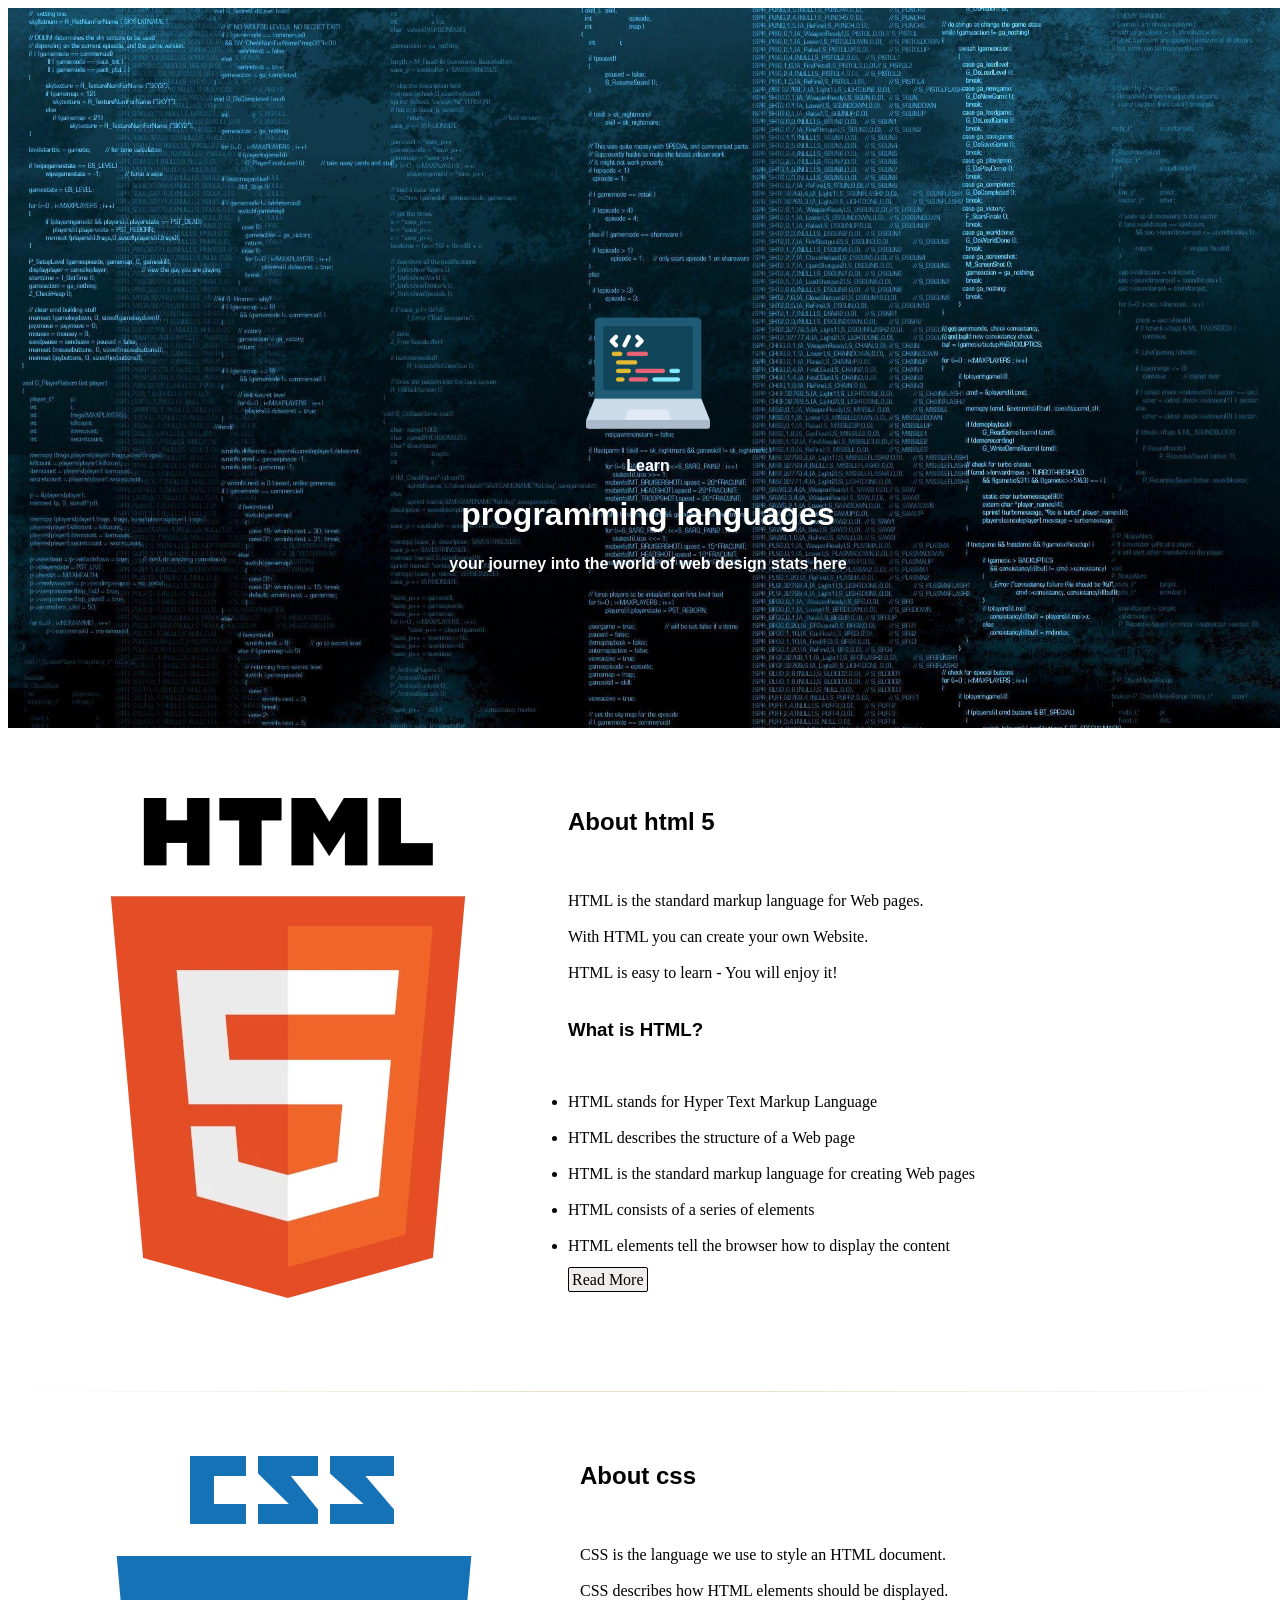
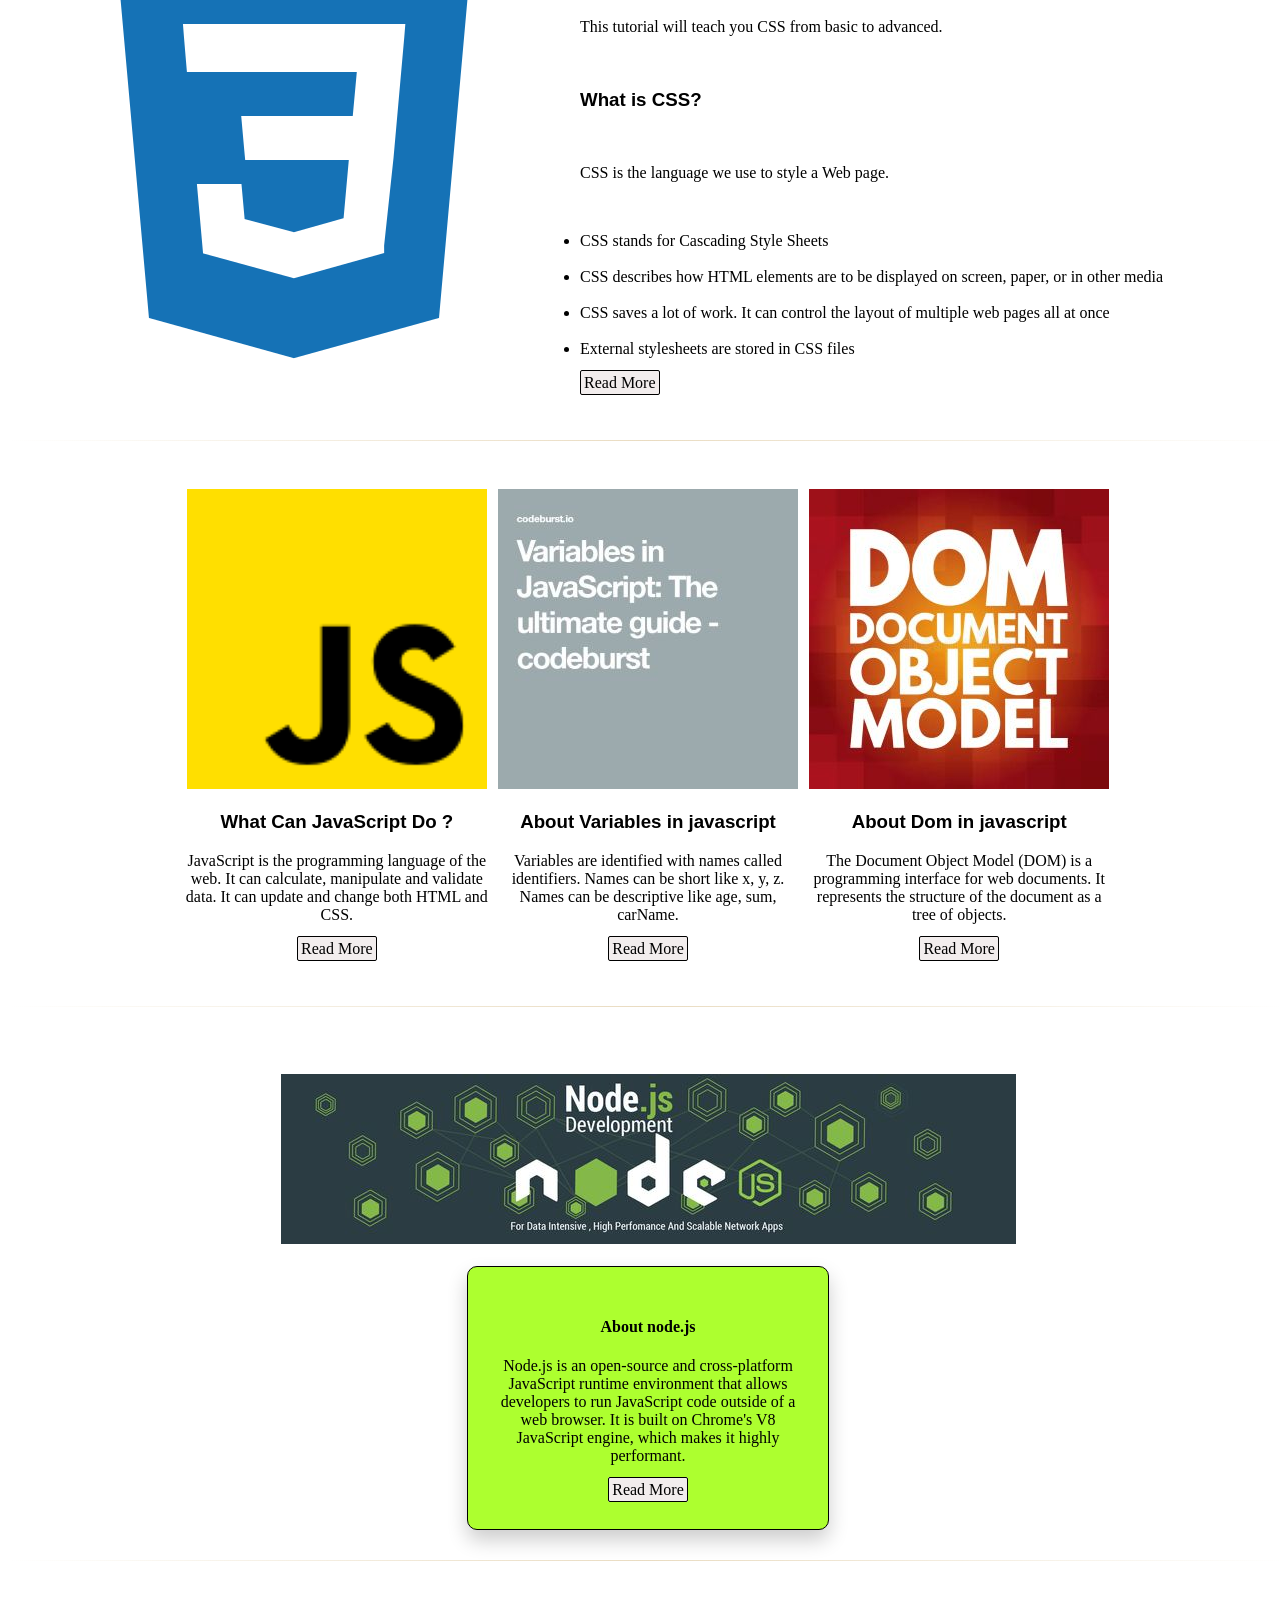
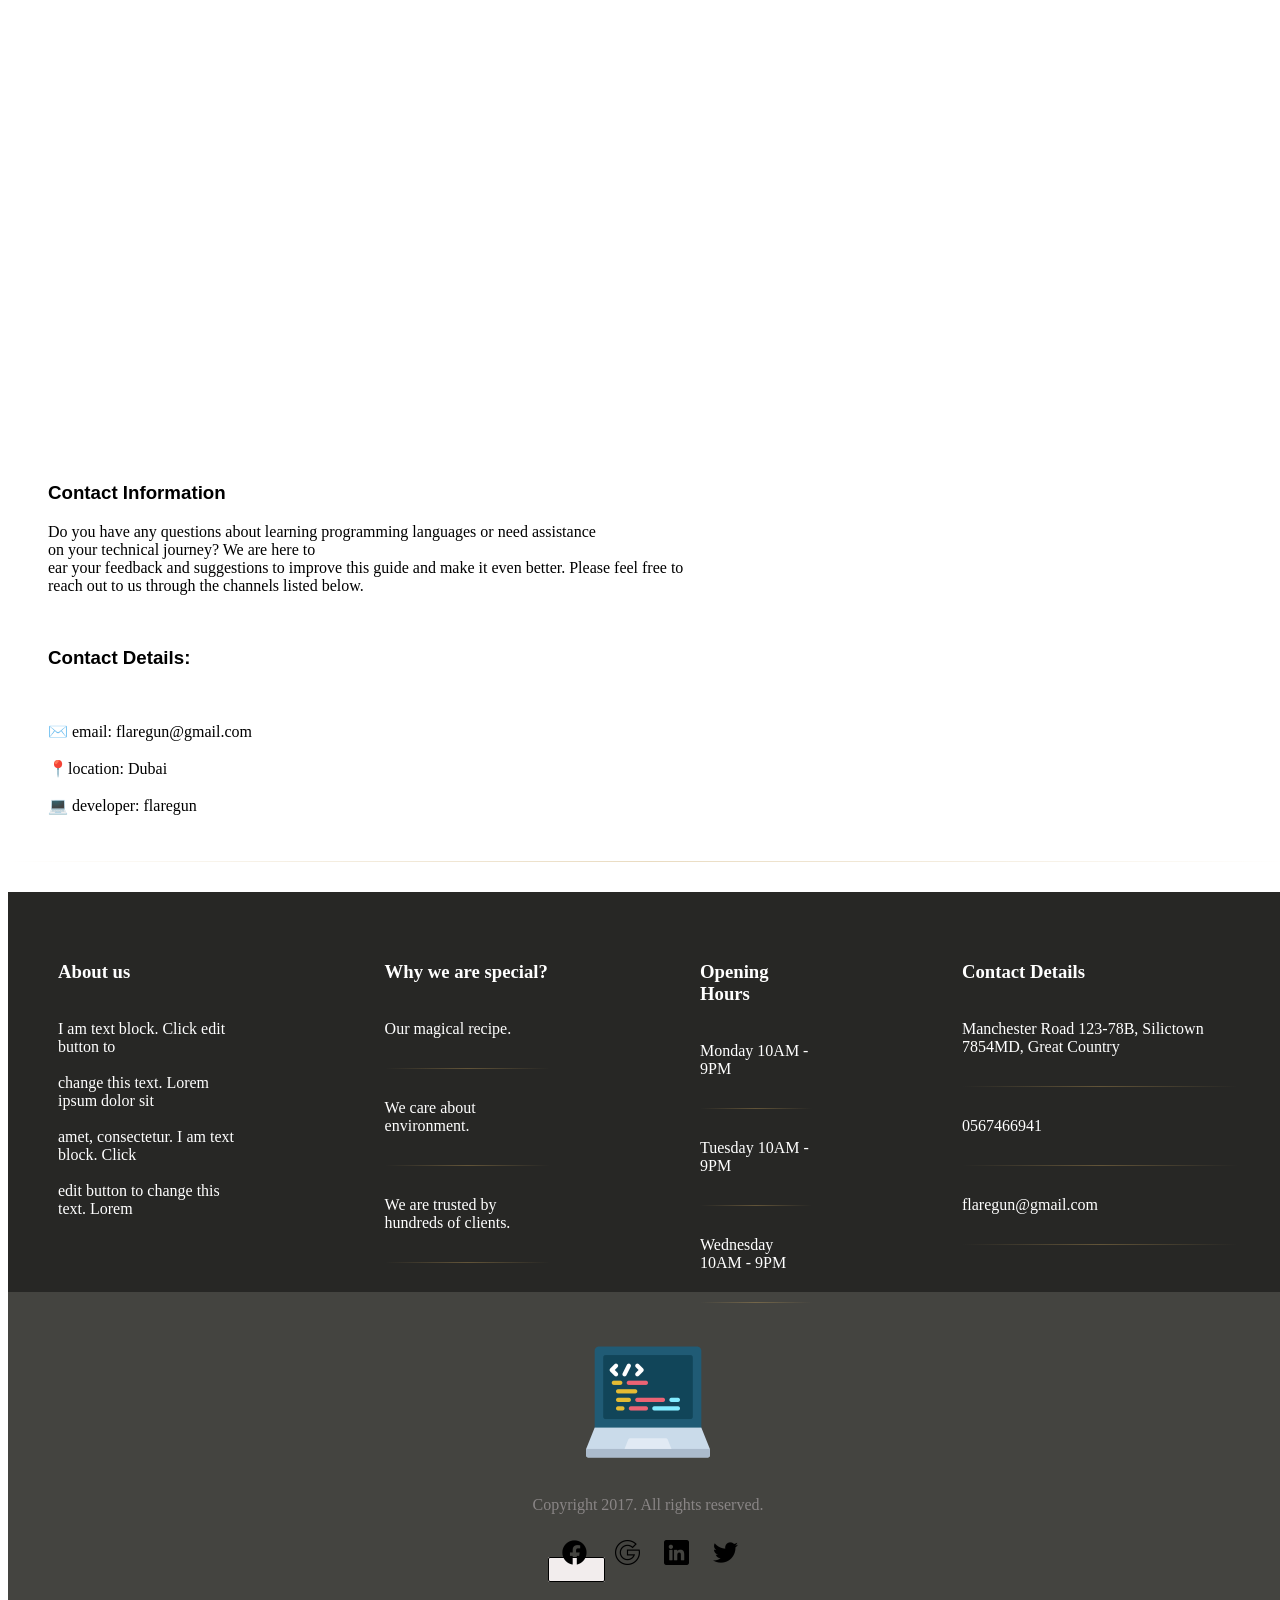
==== index.html @ 901d703f "new file" ====
<!doctype html>
<html lang="en">
  <head>
    <meta charset="UTF-8" />
    <meta name="viewport" content="width=device-width, initial-scale=1.0" />
    <title>learn simply</title>
    <link rel="icon" href="9828803.png">
    <link rel="stylesheet" href="style.css"/>
    <link rel="preconnect" href="https://fonts.googleapis.com" />
    <link rel="preconnect" href="https://fonts.gstatic.com" crossorigin />
    <link
      href="https://fonts.googleapis.com/css2?family=Black+Ops+One&family=Cairo:wght@200..1000&family=Inter:ital,opsz,wght@0,14..32,100..900;1,14..32,100..900&display=swap"/>
 </head>
 <body>
    <div class="child1">
      <img src="3343677.jpg" alt="">
    </div>
    <div class="child2">
      <img src="6062646.png" alt="">
      <p>Learn</p>
      <h1>programming languages</h1>
      <p>your journey into the world of web design stats here</p>
      <br>
    </div>
    <br>
    <br>
    <div class="child3">
      <img src="html.webp" alt="">
    </div>
    <div class="child4">
      <h2>About html 5</h2>
    </div>
    <div class="child5">
      <p>
        HTML is the standard markup language for Web pages.
        <br>
        <br>
        With HTML you can create your own Website.
        <br>
        <br>
        HTML is easy to learn - You will enjoy it!
        <br>
        <br>
      </p>
      <h3>What is HTML?</h3>
      <br>
      <ul>
        <li>HTML stands for Hyper Text Markup Language</li>
        <br>
        <li>HTML describes the structure of a Web page</li>
        <br>
        <li>HTML is the standard markup language for creating Web pages</li>
        <br>
        <li>HTML consists of a series of elements</li>
        <br>
        <li>HTML elements tell the browser how to display the content</li>  
      </ul>
      <a target="_blank" href="https://www.w3schools.com/html/">Read More</a>
    </div>
    <br>
    <br>
    <br>
    <br>
    <hr class="line">
    <div class="child6">
      <img src="css_plain_wordmark_logo_icon_146574.webp" alt="">
    </div>
    <div class="child7">
      <h2>About css</h2>
    </div>
    <div class="child77">
      <p>
        CSS is the language we use to style an HTML document.
        <br>
        <br>
        CSS describes how HTML elements should be displayed.
        <br>
        <br>
        This tutorial will teach you CSS from basic to advanced.
      </p>
      <br>
      <h3>What is CSS?</h3>
      <br>
      <p>CSS is the language we use to style a Web page.</p>
      <br>
      <ul>
        <li>CSS stands for Cascading Style Sheets</li>
        <br>
        <li>CSS describes how HTML elements are to be displayed on screen, paper, or in other media</li>
        <br>
        <li>CSS saves a lot of work. It can control the layout of multiple web pages all at once</li>
        <br>
        <li>External stylesheets are stored in CSS files</li>
      </ul>
      <a target="_blank" href="https://www.w3schools.com/css/">Read More</a>
      <br>
      <br>         
      <hr class="line">     
      <br>
    </div>
    <div class="center">
      <div class="child8">
        <img src="5968292.png" alt="">
        <h3>What Can JavaScript Do ?</h3>
        <p>
          JavaScript is the programming language of the web.
          It can calculate, manipulate and validate data.
          It can update and change both HTML and CSS.
        </p>
        <a target="_blank" href="https://www.w3schools.com/js/">Read More</a>
      </div>
      <div class="child8">
        <img src="b6ac25e21e973f5a5d492985ab0c0115.jpg" alt="">
        <h3>About Variables in javascript</h3>
        <p>
          Variables are identified with names called identifiers.
          Names can be short like x, y, z.
          Names can be descriptive like age, sum, carName.
        </p>
        <a target="_blank" href="https://www.w3schools.com/js/js_variables.asp">Read More</a>
      </div>
      <div class="child8">
        <img src="dom-document-object-model-acronym-technology-concept-background-226622884.jpg" alt="">
        <h3> About Dom in javascript</h3>
        <p>
          The Document Object Model (DOM) is a programming interface for web documents. It represents the structure of the document as a tree of objects.
        </p>
        <a target="_blank" href="https://www.w3schools.com/js/js_htmldom.asp">Read More</a>
      </div>
    </div>
    <br>
    <hr class="line">
    <div class="node1">
      <br>
      <h3></h3>
      <img src="80274ebeceefcf53fe539ae15e3f2621.jpg" alt="">
    </div>
    <br>
    <div class="node2card">
      <h4> About node.js </h4>
      <p>
        Node.js is an open-source and cross-platform JavaScript runtime environment that allows developers to run JavaScript code outside of a web browser. It is built on Chrome's V8 JavaScript engine, which makes it highly performant.
      </p>
      <a target="_blank" href="https://www.w3schools.com/nodejs/">Read More</a>
    </div>
    <hr class="line">
    <br>
    <div class="child9">
      <iframe src="https://www.google.com/maps/embed?pb=!1m10!1m8!1m3!1d116221.56501861828!2d54.4367756!3d24.4534252!3m2!1i1024!2i768!4f13.1!5e0!3m2!1sar!2sae!4v1783710359572!5m2!1sar!2sae" width="600" height="450" style="border:0;" allowfullscreen="" loading="lazy" referrerpolicy="strict-origin-when-cross-origin"></iframe>
    </div>
    <div class="child9">
      <h3>Contact Information</h3>
      <p>
        Do you have any questions about learning
        programming languages or need assistance 
        <br>
        on your technical journey? We are here to 
        <br>
        ear your feedback and suggestions to improve this guide and make it even better. Please feel free to
        <br>
        reach out to us through the channels listed below.
      </p>
      <br>
      <h3>Contact Details:</h3>
      <br>
      <p>
        ✉️ email: flaregun@gmail.com
        <br>
        <br>
        📍location: Dubai
        <br>
        <br>
        💻 developer: flaregun 
      </p>
    </div>
    <div class="clear"></div>
    <hr class="line">
    <div class="child10">
      <div class="footer" > <h3>About us</h3> <br>
        I am text block. Click edit button to
        <br>
        <br>
        change this text. Lorem ipsum dolor sit
        <br>
        <br>
        amet, consectetur. I am text block. Click
        <br>
        <br>
        edit button to change this text. Lorem
        <br>
        <br>
      </div>
      <div class="footer"><h3>Why we are special?</h3>
        <br>
       Our magical recipe.
        <hr class="line">
       We care about environment.
        <hr class="line"> 
       We are trusted by hundreds of clients.
        <hr class="line">
      </div>
      <div class="footer"><h3>Opening Hours</h3>
        <br>
        Monday 10AM - 9PM
        <hr class="line">
        Tuesday 10AM - 9PM
        <hr class="line">
        Wednesday 10AM - 9PM
        <hr class="line">
      </div>
      <div class="footer"><h3>Contact Details</h3>
        <br>
        Manchester Road 123-78B, Silictown 7854MD, Great Country
        <hr class="line">
        0567466941
        <hr class="line">
        flaregun@gmail.com
        <hr class="line">
      </div>
    </div>
    <div class="child11">
      <br>
      <br>
      <img src="6062646.png" alt="">
      <p>Copyright 2017. All rights reserved.</p>
      <a href="https://www.facebook.com/">
      <img src="2175193.png" alt="">
      </a>
      <img src="1240979.png" alt="">
      <img src="3992560.png" alt="">
      <img src="733635.png" alt="">
      <br>
      <br>
      <br>
    </div>
  </body>
</html>
---- style.css ----
body{
    position: relative;
    width: 100%;
    height: 100vh;
    overflow-x: hidden;
}
 .child1 img {
    width: 100%;
    height: 100%;
    object-fit: cover;
}
 .child2{
    position: absolute;
    top: 50%;
    left: 50%;
    transform: translate(-50% , -50%);
    text-align: center;
    color: white;
    width: 90%;
    font-family: "Inter", sans-serif;
    font-optical-sizing: auto;
    font-weight: weight;
    font-style: normal;
    font-weight: bold;
}

 .child2:hover{
    color: rgb(141, 216, 216);
    transition: 3s;
    font-weight: bold;
    font-size: 30px;
 }

 .child3 img {
    padding: 30px;
    float: left;
    
}

 .child4 {
    padding: 20px;
    font-weight: bold;
    font-family: "Inter", sans-serif;
    font-optical-sizing: auto;
    font-weight: weight;
    font-style: normal;
    font-weight: bold;
}

 .child5 h3 {
    font-family: "Inter", sans-serif;
    font-optical-sizing: auto;
    font-weight: weight;
    font-style: normal;
    font-weight: bold;
 }

 .child6 img{
    padding: 30px;
    float: left
}


 .child7{
    padding: 20px;
    font-weight: bold;
    font-family: "Inter", sans-serif;
    font-optical-sizing: auto;
    font-weight: weight;
    font-style: normal;
}

 .child77 h3{
    font-family: "Inter", sans-serif;
    font-optical-sizing: auto;
    font-weight: weight;
    font-style: normal;
    font-weight: bold;
}

 a{
    color: black;
    background-color: rgb(242, 237, 237);
    border: 1px solid black;
    border-radius: 2px;
    padding: 3px;
    text-decoration: none;
}

 .line{
    border: 0;
    height: 1px;
    background-image: linear-gradient(to right, rgba(0, 0, 0, 0), rgba(197, 160, 89, 0.75), rgba(0, 0, 0, 0));
    margin: 30px auto;
    opacity: 0.5;
}

 .center{
    text-align: center;
}

 .child8{
    width: 24%;
    display: inline-block;
    
}

 .child8 h3 {
    font-family: "Inter", sans-serif;
    font-optical-sizing: auto;
    font-weight: weight;
    font-style: normal;
    font-weight: bold;
}

 .node1{
    text-align: center;
}

 .node1:hover{
    font-weight: bold;
    font-family: "Inter", sans-serif;
    font-optical-sizing: auto;
    font-style: normal;
    font-size: 40px;
    background-image: url(node.js.jpg);
    transition: 2s;
    border-radius: 30px;
    
    ::after{
        content: "framework";
        color: greenyellow;
    }
}

 .node2card{
    background-color: greenyellow;
    border: 1px solid black;
    border-radius: 10px;
    box-shadow: 0 10px 20px rgb(0,0,0,0.2);
    width: 300px;
    text-align: center;
    padding: 30px;
    margin: auto;
}

 .node2 h4 {
    font-family: "Inter", sans-serif;
    font-optical-sizing: auto;
    font-style: normal;
    font-weight: bold;
 }

 .child9 {
   float: left;
   padding-left: 20px;
}

 .child9{
    margin-left: 20px ;
}

 .child9 h3{
    font-weight: bold;
    font-family: "Inter", sans-serif;
    font-optical-sizing: auto;
    font-weight: weight;
    font-style: normal;
}

 .clear{
    clear: both;
}

 .child10{
    display: flex;
    gap: 150px;
    padding: 50px;
    background-color: #272725;
    justify-content: flex-start;
    height: 300px;
    color: white;
 }
 .child11{
   background-color: #444440;
   text-align: center;
   color: #898585;
   
 }
 
 .child11 img{
   margin: 10px;
 }
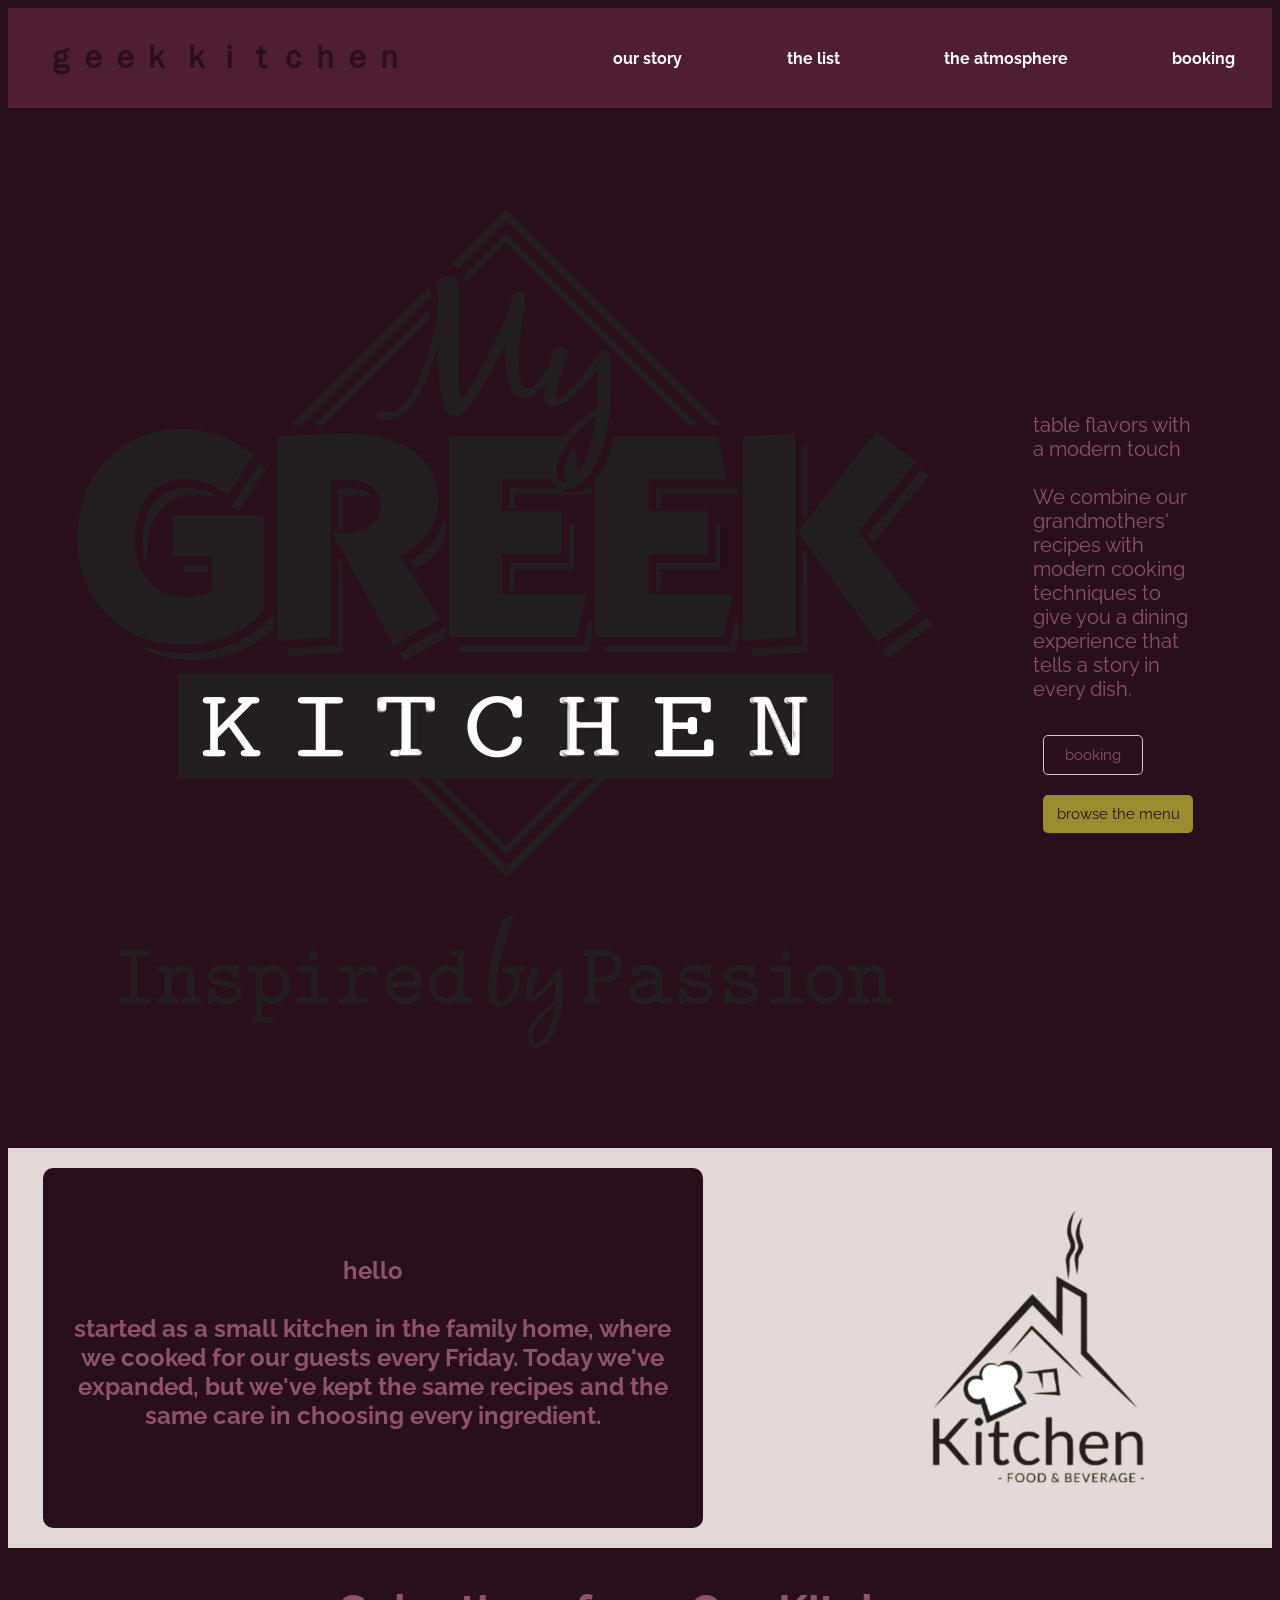
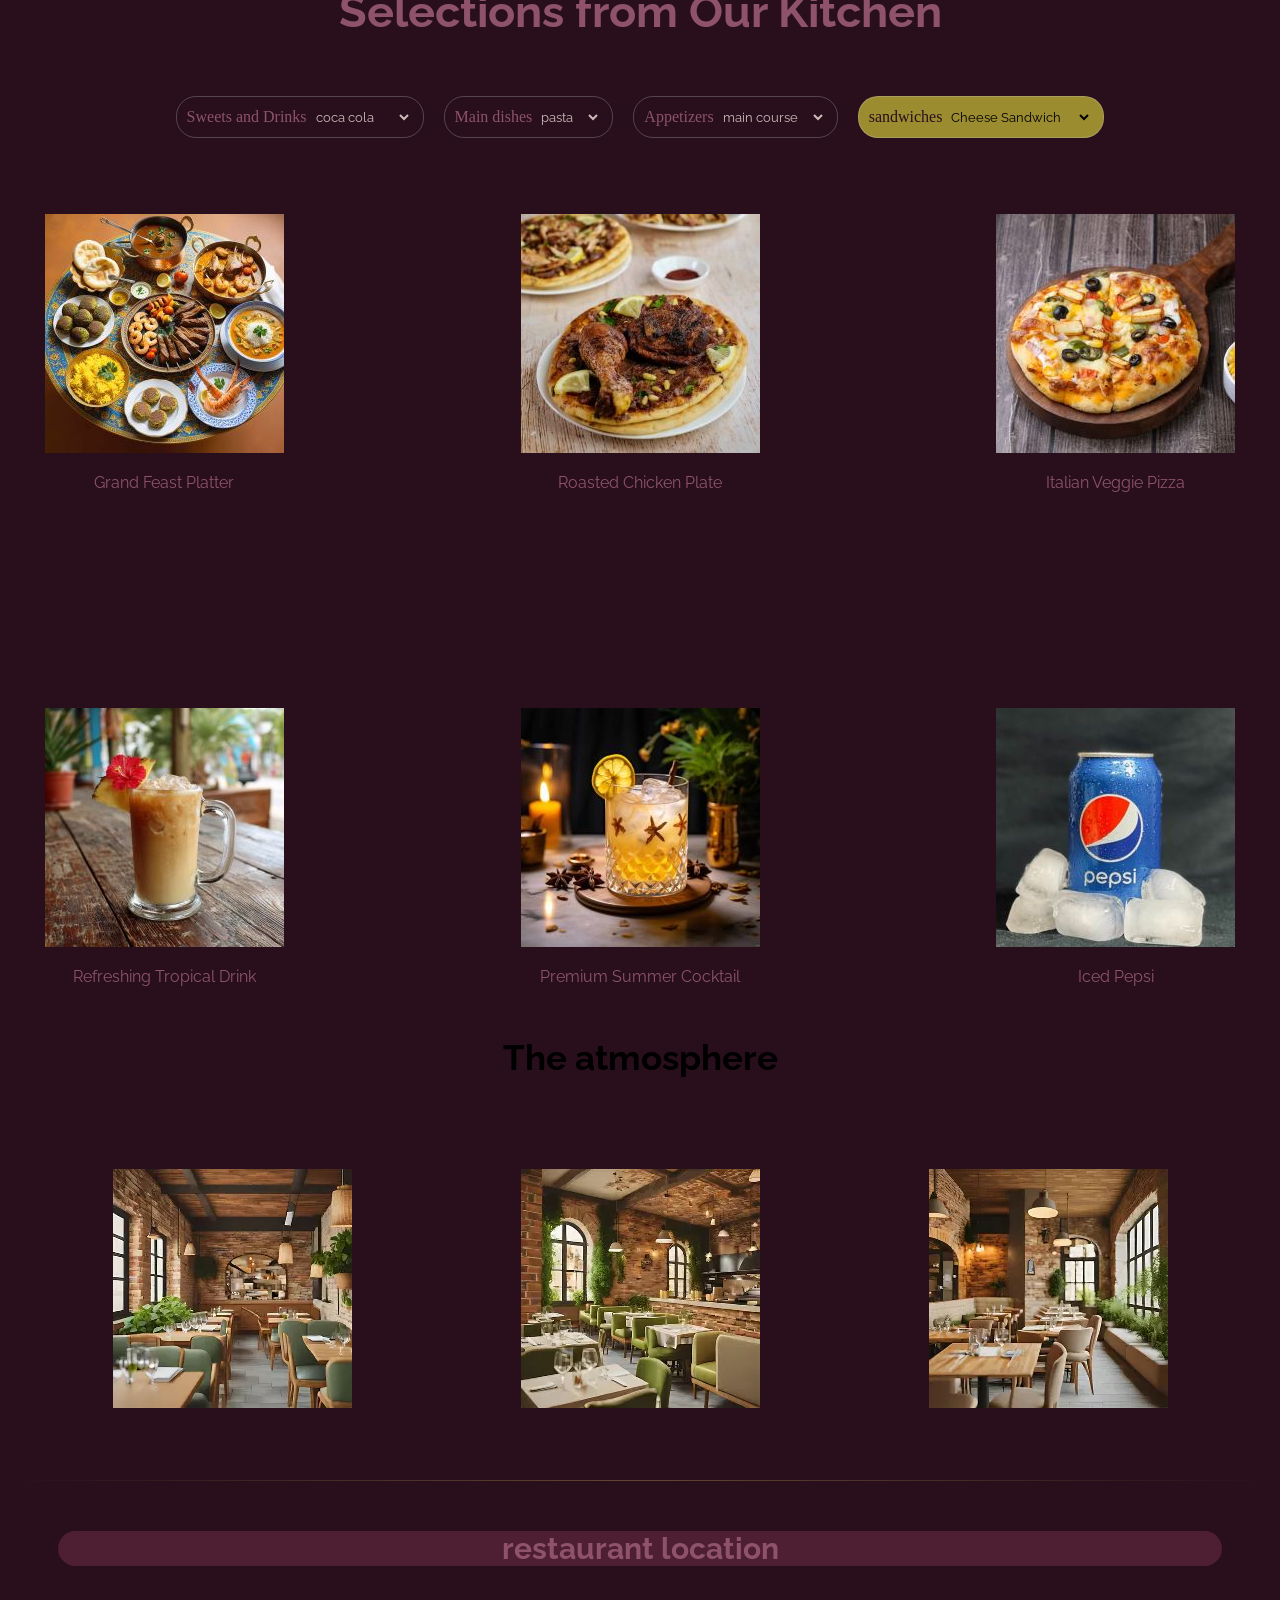
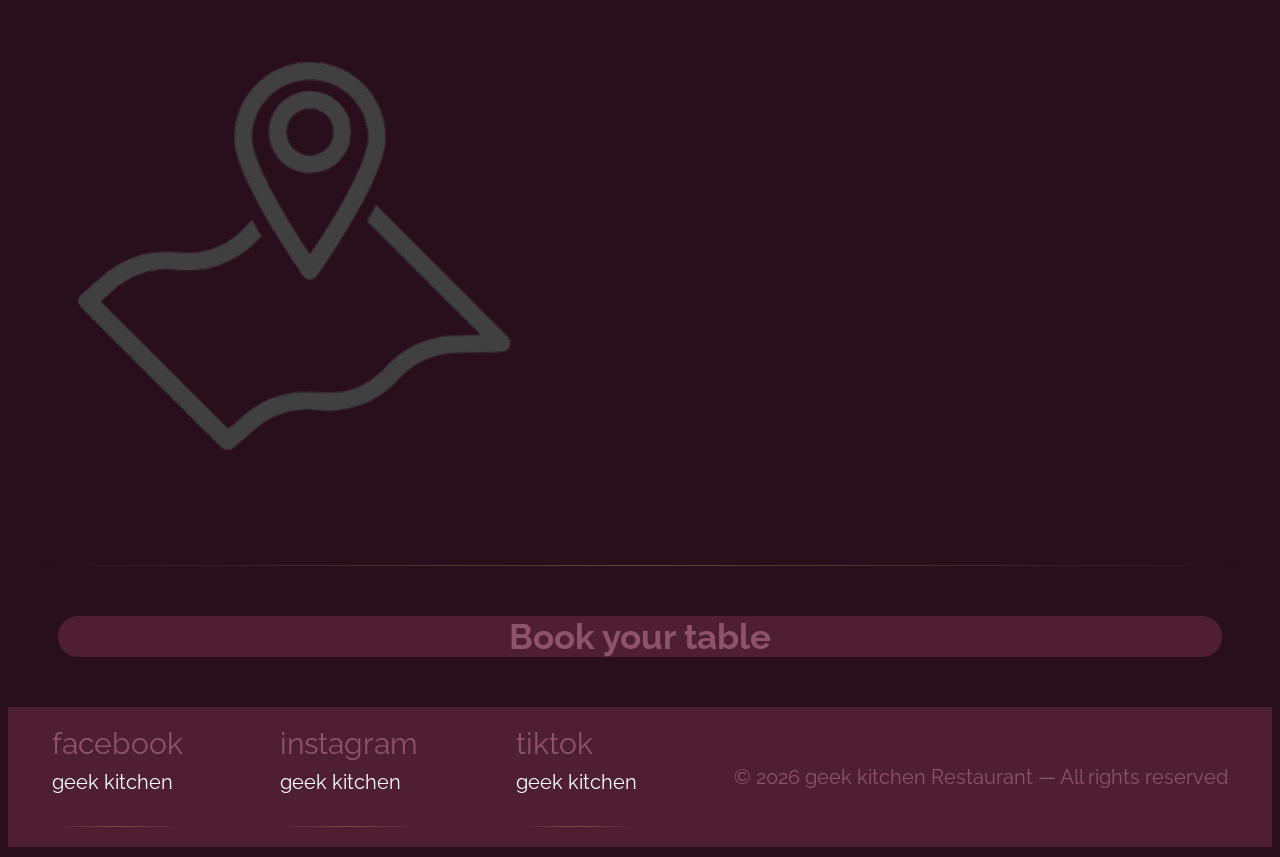
==== commit e3da7b16: "restaurant project" ====
--- a/index.html
+++ b/index.html
@@ -3,235 +3,243 @@
   <head>
     <meta charset="UTF-8" />
     <meta name="viewport" content="width=device-width, initial-scale=1.0" />
-    <title>learn simply</title>
-    <link rel="icon" href="9828803.png">
-    <link rel="stylesheet" href="style.css"/>
+    <title>𝗴𝗲𝗲𝗸-𝗸𝗶𝘁𝗰𝗵𝗲𝗻</title>
     <link rel="preconnect" href="https://fonts.googleapis.com" />
     <link rel="preconnect" href="https://fonts.gstatic.com" crossorigin />
     <link
-      href="https://fonts.googleapis.com/css2?family=Black+Ops+One&family=Cairo:wght@200..1000&family=Inter:ital,opsz,wght@0,14..32,100..900;1,14..32,100..900&display=swap"/>
- </head>
- <body>
-    <div class="child1">
-      <img src="3343677.jpg" alt="">
-    </div>
-    <div class="child2">
-      <img src="6062646.png" alt="">
-      <p>Learn</p>
-      <h1>programming languages</h1>
-      <p>your journey into the world of web design stats here</p>
-      <br>
-    </div>
-    <br>
-    <br>
-    <div class="child3">
-      <img src="html.webp" alt="">
+      href="https://fonts.googleapis.com/css2?family=Monoton&family=Raleway:ital,wght@0,100..900;1,100..900&family=Yuyu&display=swap"
+      rel="stylesheet"
+    />
+    <link rel="icon" href="Restaurant-Logo-10-edit-online-removebg-preview (1).png">
+    <link rel="stylesheet" href="style.css" />
+  </head>
+  <body>
+    <div class="parent1">
+      <div class="child1">
+       <a href="https://share.google/mQDO0U1kNjDZj1eea">
+        <h1>ｇｅｅｋ ｋｉｔｃｈｅｎ</h1>
+       </a>
+        <img
+          src="Restaurant-Logo-10-edit-online-removebg-preview (1).pn"
+          alt=""
+        />
+        <h4>our story</h4>
+        <h4>the list</h4>
+        <h4>the atmosphere</h4>
+        <h4>booking</h4>
+      </div>
+      <div class="child2">
+        <img
+          src="clearlogo.webp"
+          alt=""
+        />
+        <p class="edit">
+          table flavors with a modern touch
+          <br />
+          <br />
+          We combine our grandmothers' recipes with modern cooking techniques to
+          give you a dining experience that tells a story in every dish.
+          <br />
+          <br />
+          <input class="submit1" type="submit" value="booking" />
+          <input class="submit2" type="submit" value="browse the menu" />
+        </p>
+      </div>
+      <div class="child3">
+        <img
+          src="kitchen-logo-on-line-art-style-house-with-smoke-food-logo-illustration-vector-removebg-preview.png"
+          alt=""
+        />
+        <h2>
+          <span>Our kitchen, but bigger</span>
+          <br />
+          <br />
+          hello
+          <br />
+          <br />
+          started as a small kitchen in the family home, where we cooked for our
+          guests every Friday. Today we've expanded, but we've kept the same
+          recipes and the same care in choosing every ingredient.
+        </h2>
+      </div>
     </div>
     <div class="child4">
-      <h2>About html 5</h2>
+      <h2>Selections from Our Kitchen</h2>
     </div>
     <div class="child5">
-      <p>
-        HTML is the standard markup language for Web pages.
-        <br>
-        <br>
-        With HTML you can create your own Website.
-        <br>
-        <br>
-        HTML is easy to learn - You will enjoy it!
-        <br>
-        <br>
-      </p>
-      <h3>What is HTML?</h3>
-      <br>
-      <ul>
-        <li>HTML stands for Hyper Text Markup Language</li>
-        <br>
-        <li>HTML describes the structure of a Web page</li>
-        <br>
-        <li>HTML is the standard markup language for creating Web pages</li>
-        <br>
-        <li>HTML consists of a series of elements</li>
-        <br>
-        <li>HTML elements tell the browser how to display the content</li>  
-      </ul>
-      <a target="_blank" href="https://www.w3schools.com/html/">Read More</a>
-    </div>
-    <br>
-    <br>
-    <br>
-    <br>
-    <hr class="line">
+      <form class="see" action="">
+        <div class="item1">
+          Sweets and Drinks
+          <select name="" id="">
+            <optgroup label="drink">
+              <option value="coca cola">coca cola</option>
+              <option value="coffee">coffee</option>
+              <option value="orang juice">orang juice</option>
+              <option value="wine">wine</option>
+              <option value="vodka">vodka</option>
+              <option value="milkshake">milkshake</option>
+              <option value="soda">soda</option>
+            </optgroup>
+            <optgroup label="sweets">
+              <option value="cake">cake</option>
+              <option value="ice cream">ice cream</option>
+              <option value="jelly">jelly</option>
+              <option value="apple pie">apple pie</option>
+            </optgroup>
+          </select>
+        </div>
+      </form>
+      <form class="see" action="">
+        <div class="item2">
+          Main dishes
+          <select name="" id="">
+            <optgroup label="Main dishes">
+              <option value="pasta">pasta</option>
+              <option value="sushi">sushi</option>
+              <option value="stack">stack</option>
+              <option value="pizza">pizza</option>
+            </optgroup>
+          </select>
+        </div>
+      </form>
+      <form class="see" action="">
+        <div class="item3">
+          Appetizers
+          <select name="" id="">
+            <optgroup label="Appetizers">
+              <option value="main course">main course</option>
+              <option value="sauce">sauce</option>
+              <option value="soup">soup</option>
+              <option value="salad">salad</option>
+            </optgroup>
+          </select>
+        </div>
+      </form>
+      <form class="see1" action="">
+        <div class="item4">
+          sandwiches
+          <select name="" id="">
+            <optgroup label="sandwiches">
+              <option value="Cheese Sandwich">Cheese Sandwich</option>
+              <option value="Club Sandwich">Club Sandwich</option>
+              <option value="Egg Sandwich">Egg Sandwich</option>
+              <option value="Chicken Sandwich">Chicken Sandwich</option>
+              <option value="Ham Sandwich">Ham Sandwich</option>
+            </optgroup>
+          </select>
+        </div>
+      </form>
+    </div>
+    <br />
+    <br />
+    <div class="child55">
+      <div class="item5">
+        <img
+          src="various-arabic-cuisines-set-falafel-beef-curry-bbq-biryani-mandi-grilled-meat-shrimp-soup-steak-lobster-delicious-middle-eastern-food-dishes-set-with-white-background_129789.jpg"
+          alt=""
+        />
+        <p>Grand Feast Platter</p>
+        
+      </div>
+      <div class="item6">
+        <img src="Musakhan-5-720x720.jpg" alt="" />
+        <p>Roasted Chicken Plate</p>
+      </div>
+      <div class="item7">
+        <img src="opjgpdo1rbg7sreawv5j.jpg" alt="" />
+        <p>Italian Veggie Pizza</p>
+      </div>
+      <div class="item8">
+        <img
+          src="u2165998851_flora_bama_bushwacker_drink_recipe_-v_7_18c28da8-f91b-4c1b-950d-1d55ffb48aab_3-1_11zon.jpg"
+          alt=""
+        />
+        <p>Refreshing Tropical Drink</p>
+      </div>
+      <div class="item9">
+        <img
+          src="is-aniseedflavored-spirit-drink-keto-friendly-header-image.jpg"
+          alt=""
+        />
+        <p>Premium Summer Cocktail</p>
+      </div>
+      <div class="item10">
+        <img src="artworks-XnyohM8Pddi5n8dh-UpTaGQ-t500x500.jpg" alt="" />
+        <p>Iced Pepsi</p>
+      </div>
+    </div>
     <div class="child6">
-      <img src="css_plain_wordmark_logo_icon_146574.webp" alt="">
-    </div>
+      <h3>The atmosphere</h3>
+    </div>
+    <br />
+    <br />
     <div class="child7">
-      <h2>About css</h2>
-    </div>
-    <div class="child77">
-      <p>
-        CSS is the language we use to style an HTML document.
-        <br>
-        <br>
-        CSS describes how HTML elements should be displayed.
-        <br>
-        <br>
-        This tutorial will teach you CSS from basic to advanced.
-      </p>
-      <br>
-      <h3>What is CSS?</h3>
-      <br>
-      <p>CSS is the language we use to style a Web page.</p>
-      <br>
-      <ul>
-        <li>CSS stands for Cascading Style Sheets</li>
-        <br>
-        <li>CSS describes how HTML elements are to be displayed on screen, paper, or in other media</li>
-        <br>
-        <li>CSS saves a lot of work. It can control the layout of multiple web pages all at once</li>
-        <br>
-        <li>External stylesheets are stored in CSS files</li>
-      </ul>
-      <a target="_blank" href="https://www.w3schools.com/css/">Read More</a>
-      <br>
-      <br>         
-      <hr class="line">     
-      <br>
-    </div>
-    <div class="center">
-      <div class="child8">
-        <img src="5968292.png" alt="">
-        <h3>What Can JavaScript Do ?</h3>
+      <div class="item11">
+        <img src="OIP (1).webp" alt="" />
+      </div>
+      <div class="item12">
+        <img src="OIP (2).webp" alt="" />
+      </div>
+      <div class="item13">
+        <img src="OIP (3).webp" alt="" />
+      </div>
+    </div>
+    <br />
+    <hr class="line" />
+    <h3 class="map">restaurant location</h3>
+    <div class="child8">
+      <img
+        src="map-icon-with-a-navigation-point-minimalistic-vector-29568147-removebg-preview.png"
+        alt=""
+      />
+      <iframe
+        src="https://www.google.com/maps/embed?pb=!1m14!1m12!1m3!1d14526.086801343068!2d54.36144214574216!3d24.467374451004513!2m3!1f0!2f0!3f0!3m2!1i1024!2i768!4f13.1!5e0!3m2!1sar!2sae!4v1784423314066!5m2!1sar!2sae"
+        width="600"
+        height="450"
+        style="border: 0"
+        allowfullscreen=""
+        loading="lazy"
+        referrerpolicy="strict-origin-when-cross-origin"
+      ></iframe>
+    </div>
+    <hr class="line" />
+     <div class="child10">
+      <h3>Book your table</h3>
+    </div>
+    <div class="child9">
+      <div class="item8">
         <p>
-          JavaScript is the programming language of the web.
-          It can calculate, manipulate and validate data.
-          It can update and change both HTML and CSS.
-        </p>
-        <a target="_blank" href="https://www.w3schools.com/js/">Read More</a>
-      </div>
-      <div class="child8">
-        <img src="b6ac25e21e973f5a5d492985ab0c0115.jpg" alt="">
-        <h3>About Variables in javascript</h3>
+          facebook
+          <br />
+          <a target="_blank" href="https://www.facebook.com/geekkitchen.uae"
+            >geek kitchen</a
+          >
+        </p>
+        <hr class="line1" />
+      </div>
+      <div class="item9">
         <p>
-          Variables are identified with names called identifiers.
-          Names can be short like x, y, z.
-          Names can be descriptive like age, sum, carName.
-        </p>
-        <a target="_blank" href="https://www.w3schools.com/js/js_variables.asp">Read More</a>
-      </div>
-      <div class="child8">
-        <img src="dom-document-object-model-acronym-technology-concept-background-226622884.jpg" alt="">
-        <h3> About Dom in javascript</h3>
+          instagram
+          <br />
+          <a target="_blank" href="https://www.instagram.com/geekkitchen.ae/"
+            >geek kitchen</a
+          >
+        </p>
+        <hr class="line1" />
+      </div>
+      <div class="item10">
         <p>
-          The Document Object Model (DOM) is a programming interface for web documents. It represents the structure of the document as a tree of objects.
-        </p>
-        <a target="_blank" href="https://www.w3schools.com/js/js_htmldom.asp">Read More</a>
-      </div>
-    </div>
-    <br>
-    <hr class="line">
-    <div class="node1">
-      <br>
-      <h3></h3>
-      <img src="80274ebeceefcf53fe539ae15e3f2621.jpg" alt="">
-    </div>
-    <br>
-    <div class="node2card">
-      <h4> About node.js </h4>
-      <p>
-        Node.js is an open-source and cross-platform JavaScript runtime environment that allows developers to run JavaScript code outside of a web browser. It is built on Chrome's V8 JavaScript engine, which makes it highly performant.
-      </p>
-      <a target="_blank" href="https://www.w3schools.com/nodejs/">Read More</a>
-    </div>
-    <hr class="line">
-    <br>
-    <div class="child9">
-      <iframe src="https://www.google.com/maps/embed?pb=!1m10!1m8!1m3!1d116221.56501861828!2d54.4367756!3d24.4534252!3m2!1i1024!2i768!4f13.1!5e0!3m2!1sar!2sae!4v1783710359572!5m2!1sar!2sae" width="600" height="450" style="border:0;" allowfullscreen="" loading="lazy" referrerpolicy="strict-origin-when-cross-origin"></iframe>
-    </div>
-    <div class="child9">
-      <h3>Contact Information</h3>
-      <p>
-        Do you have any questions about learning
-        programming languages or need assistance 
-        <br>
-        on your technical journey? We are here to 
-        <br>
-        ear your feedback and suggestions to improve this guide and make it even better. Please feel free to
-        <br>
-        reach out to us through the channels listed below.
-      </p>
-      <br>
-      <h3>Contact Details:</h3>
-      <br>
-      <p>
-        ✉️ email: flaregun@gmail.com
-        <br>
-        <br>
-        📍location: Dubai
-        <br>
-        <br>
-        💻 developer: flaregun 
-      </p>
-    </div>
-    <div class="clear"></div>
-    <hr class="line">
-    <div class="child10">
-      <div class="footer" > <h3>About us</h3> <br>
-        I am text block. Click edit button to
-        <br>
-        <br>
-        change this text. Lorem ipsum dolor sit
-        <br>
-        <br>
-        amet, consectetur. I am text block. Click
-        <br>
-        <br>
-        edit button to change this text. Lorem
-        <br>
-        <br>
-      </div>
-      <div class="footer"><h3>Why we are special?</h3>
-        <br>
-       Our magical recipe.
-        <hr class="line">
-       We care about environment.
-        <hr class="line"> 
-       We are trusted by hundreds of clients.
-        <hr class="line">
-      </div>
-      <div class="footer"><h3>Opening Hours</h3>
-        <br>
-        Monday 10AM - 9PM
-        <hr class="line">
-        Tuesday 10AM - 9PM
-        <hr class="line">
-        Wednesday 10AM - 9PM
-        <hr class="line">
-      </div>
-      <div class="footer"><h3>Contact Details</h3>
-        <br>
-        Manchester Road 123-78B, Silictown 7854MD, Great Country
-        <hr class="line">
-        0567466941
-        <hr class="line">
-        flaregun@gmail.com
-        <hr class="line">
-      </div>
-    </div>
-    <div class="child11">
-      <br>
-      <br>
-      <img src="6062646.png" alt="">
-      <p>Copyright 2017. All rights reserved.</p>
-      <a href="https://www.facebook.com/">
-      <img src="2175193.png" alt="">
-      </a>
-      <img src="1240979.png" alt="">
-      <img src="3992560.png" alt="">
-      <img src="733635.png" alt="">
-      <br>
-      <br>
-      <br>
+          tiktok
+          <br />
+          <a target="_blank" href="https://www.tiktok.com/@kitchen.    restaurant1"
+            >geek kitchen</a
+          >
+        </p>
+        <hr class="line1" />
+      </div>
+     <div class="child11">
+       <p>© 2026 geek kitchen Restaurant — All rights reserved</p>
+     </div>
     </div>
   </body>
-</html>+</html>
--- a/style.css
+++ b/style.css
@@ -1,93 +1,218 @@
 body{
-    position: relative;
-    width: 100%;
-    height: 100vh;
-    overflow-x: hidden;
-}
- .child1 img {
-    width: 100%;
-    height: 100%;
-    object-fit: cover;
+    background-color: #280f1b ;
+}
+ .child1{
+    background-color: #4e1f32;
+    height: 100px;
+    color: white ;
+    display: flex;
+    flex-flow: row ;
+    justify-content: space-around;
+    align-items: center;
+    gap: 30px;
+    font-family: "Raleway", sans-serif;
+    font-optical-sizing: auto;
+    font-style: normal;
+    
+ }
+
+ .child1 h4{
+    cursor: pointer;
+ }
+.child1 a{
+    text-decoration: none;
+    color: #280f1b
 }
  .child2{
-    position: absolute;
-    top: 50%;
-    left: 50%;
-    transform: translate(-50% , -50%);
-    text-align: center;
-    color: white;
-    width: 90%;
-    font-family: "Inter", sans-serif;
+    display: flex;
+    flex-flow: row;
+    justify-content: center;
+    align-items: center;
+    gap: 100px;
+    margin: 100px;
+}
+ .edit{
+    font-family: "Raleway", sans-serif;
     font-optical-sizing: auto;
     font-weight: weight;
     font-style: normal;
-    font-weight: bold;
-}
-
- .child2:hover{
-    color: rgb(141, 216, 216);
+    font-size: 20px;
+    color: #8e536a;
+}
+ .submit1{
+    margin: 10px;
+    width: 100px;
+    padding: 10px;
+    border: 1px solid #ccc;
+    border-radius: 5px;
+    background-color: #280f1b;
+    color: #8e536a;
+    font-family: "Raleway", sans-serif;
+    font-optical-sizing: auto;
+    font-style: normal;
+    font-size: 15px;
+    cursor: pointer;
+}
+ .submit2{
+    margin: 10px;
+    width: 150px;
+    padding: 10px;
+    border: 0px solid #ccc;
+    border-radius: 5px;
+    background-color:rgb(156, 140, 48);
+    color: #280f1b;
+    font-family: "Raleway", sans-serif;
+    font-optical-sizing: auto;
+    font-style: normal;
+    font-size: 15px;
+    cursor: pointer;
+}
+ .child3 {
+    background-color: rgb(227, 217, 217);
+    height: 400px;
+    display: flex;
+    flex-flow: row-reverse;
+    justify-content:space-evenly; 
+    gap: 100px;
+    font-family: "Raleway", sans-serif;
+    font-optical-sizing: auto;
+    font-style: normal;
+}
+.child3 h2 {
+    background-color: #280f1b;
+    color: #8e536a;
+    width: 600px;
+    height: px;
+    border-radius: 10px;
+    padding: 30px;
+    text-align: center;
+    display: inline-block;
     transition: 3s;
-    font-weight: bold;
-    font-size: 30px;
- }
-
- .child3 img {
-    padding: 30px;
-    float: left;
-    
-}
-
- .child4 {
+}
+.child3 h2:hover{
+    width: 800px;
+    background-color: #4e1f32;
+    color: #280f1b;
+}
+ span{
+    color: #280f1b;
+    border: 1px solid #280f1b47;
+    border-radius: 20px;
+    padding: 10px;
+ }
+ .child4{
+    text-align: center;
+    font-size: 30px;
+    font-family: "Raleway", sans-serif;
+    font-optical-sizing: auto;
+    font-style: normal;
+    color: #8e536a;
+ }
+ .child5{
+    display: flex;
+    flex-flow: row;
+    justify-content: center;
+    gap: 20px;
     padding: 20px;
-    font-weight: bold;
-    font-family: "Inter", sans-serif;
-    font-optical-sizing: auto;
-    font-weight: weight;
-    font-style: normal;
-    font-weight: bold;
-}
-
- .child5 h3 {
-    font-family: "Inter", sans-serif;
-    font-optical-sizing: auto;
-    font-weight: weight;
-    font-style: normal;
-    font-weight: bold;
- }
-
- .child6 img{
-    padding: 30px;
-    float: left
-}
-
-
- .child7{
-    padding: 20px;
-    font-weight: bold;
-    font-family: "Inter", sans-serif;
-    font-optical-sizing: auto;
-    font-weight: weight;
-    font-style: normal;
-}
-
- .child77 h3{
-    font-family: "Inter", sans-serif;
-    font-optical-sizing: auto;
-    font-weight: weight;
-    font-style: normal;
-    font-weight: bold;
-}
-
- a{
-    color: black;
-    background-color: rgb(242, 237, 237);
-    border: 1px solid black;
-    border-radius: 2px;
-    padding: 3px;
-    text-decoration: none;
-}
-
- .line{
+    margin: 20px;
+}
+
+ .child55{
+    display:flex;
+    flex-flow:row wrap;
+    justify-content: space-evenly;
+    gap: 200px;
+    color: #8e536a;
+    text-align: center;
+    font-family: "Raleway", sans-serif;
+    font-optical-sizing: auto;
+    font-style: normal;
+ }
+
+
+ .item1{
+    padding: 10px;
+    border: 1px solid #cccccc47;
+    border-radius: 20px;
+    color: #8e536a;
+    cursor: pointer;
+}
+
+ .see select{
+    background-color: #280f1b;
+    border: 1px solid #cccccc00;
+    color: rgb(208, 187, 187);
+    font-family: "Raleway", sans-serif;
+    font-optical-sizing: auto;
+    font-style: normal;
+    transition: 2s;
+}
+ .item2{
+    padding: 10px;
+    border: 1px solid #cccccc47;
+    border-radius: 20px;
+    color: #8e536a;
+    cursor: pointer;
+}
+ .item3{
+    padding: 10px;
+    border: 1px solid #cccccc47;
+    border-radius: 20px;
+    color: #8e536a;
+    cursor: pointer;
+}
+ .item4{
+    padding: 10px;
+    border: 1px solid #cccccc47;
+    border-radius: 20px;
+    color: #280f1b;
+    background-color:rgb(156, 140, 48);
+    cursor: pointer;
+}
+.see1 select{
+    background-color:rgb(156, 140, 48);
+    border: 1px solid #cccccc00;
+    font-family: "Raleway", sans-serif;
+    font-optical-sizing: auto;
+    font-style: normal;
+    transition: 2s;
+}
+
+.child6 {
+    text-align: center;
+    font-size: 30px;
+    font-family: "Raleway", sans-serif;
+    font-optical-sizing: auto;
+    font-style: normal;
+    animation-name: page;
+    animation-delay: 2;
+    animation-duration: 7s;
+    animation-iteration-count: infinite;
+}
+
+@keyframes page {
+    0%{
+        background-color: #8e536a;
+    }
+    50%{
+        background-color: #4e1f32;
+        border-radius: 100px;
+    }
+    100%{
+        background-color: #280f1b;
+        color: #8e536a;
+        
+    }
+}
+
+.child7  {
+   display: flex;
+   flex-flow: row;
+   justify-content: space-around;
+   padding: 20px;
+}
+
+.line{
     border: 0;
     height: 1px;
     background-image: linear-gradient(to right, rgba(0, 0, 0, 0), rgba(197, 160, 89, 0.75), rgba(0, 0, 0, 0));
@@ -95,99 +220,72 @@
     opacity: 0.5;
 }
 
- .center{
-    text-align: center;
-}
-
- .child8{
-    width: 24%;
-    display: inline-block;
+.child8{
+    display: flex;
+    flex-flow: row;
+    justify-content: space-around;
     
 }
 
- .child8 h3 {
-    font-family: "Inter", sans-serif;
-    font-optical-sizing: auto;
-    font-weight: weight;
-    font-style: normal;
-    font-weight: bold;
-}
-
- .node1{
-    text-align: center;
-}
-
- .node1:hover{
-    font-weight: bold;
-    font-family: "Inter", sans-serif;
-    font-optical-sizing: auto;
-    font-style: normal;
-    font-size: 40px;
-    background-image: url(node.js.jpg);
-    transition: 2s;
-    border-radius: 30px;
-    
-    ::after{
-        content: "framework";
-        color: greenyellow;
-    }
-}
-
- .node2card{
-    background-color: greenyellow;
-    border: 1px solid black;
-    border-radius: 10px;
-    box-shadow: 0 10px 20px rgb(0,0,0,0.2);
-    width: 300px;
-    text-align: center;
-    padding: 30px;
-    margin: auto;
-}
-
- .node2 h4 {
-    font-family: "Inter", sans-serif;
-    font-optical-sizing: auto;
-    font-style: normal;
-    font-weight: bold;
- }
-
- .child9 {
-   float: left;
-   padding-left: 20px;
-}
-
- .child9{
-    margin-left: 20px ;
-}
-
- .child9 h3{
-    font-weight: bold;
-    font-family: "Inter", sans-serif;
-    font-optical-sizing: auto;
-    font-weight: weight;
-    font-style: normal;
-}
-
- .clear{
-    clear: both;
-}
-
- .child10{
-    display: flex;
-    gap: 150px;
-    padding: 50px;
-    background-color: #272725;
-    justify-content: flex-start;
-    height: 300px;
+.map {
+    color: #8e536a;
+    background-color: #4e1f32;
+    text-align: center;
+    border-radius: 20px;
+    margin: 50px;
+    font-size: 30px;
+    font-family: "Raleway", sans-serif;
+    font-optical-sizing: auto;
+    font-style: normal;
+}
+
+.child9{
+    background-color: #4e1f32;
+    height: 100px;
+    display: flex;
+    flex-flow: row;
+    justify-content: space-around;
+    gap: 50px;
+    align-items: center;
+    color: #8e536a;
+    font-size: 30px;
+    font-family: "Raleway", sans-serif;
+    font-optical-sizing: auto;
+    font-style: normal;
+    padding: 20px;
+}
+
+.child9 a{
     color: white;
- }
- .child11{
-   background-color: #444440;
-   text-align: center;
-   color: #898585;
-   
- }
- 
- .child11 img{
-   margin: 10px;
- }
+    text-decoration: none;
+    font-size: 20px;
+}
+
+.line1{
+    border: 0;
+    height: 1px;
+    background-image: linear-gradient(to right, rgba(0, 0, 0, 0), rgba(197, 160, 89, 0.75), rgba(0, 0, 0, 0));
+    margin: 30px auto;
+    opacity: 0.5;
+}
+
+.child10{
+    color: #8e536a;
+    background-color: #4e1f32;
+    text-align: center;
+    border-radius: 20px;
+    margin: 50px;
+    font-size: 30px;
+    font-family: "Raleway", sans-serif;
+    font-optical-sizing: auto;
+    font-style: normal;
+
+}
+
+.child11{
+    color: #8e536a;
+    font-size: 20px;
+    font-family: "Raleway", sans-serif;
+    font-optical-sizing: auto;
+    font-style: normal;
+}
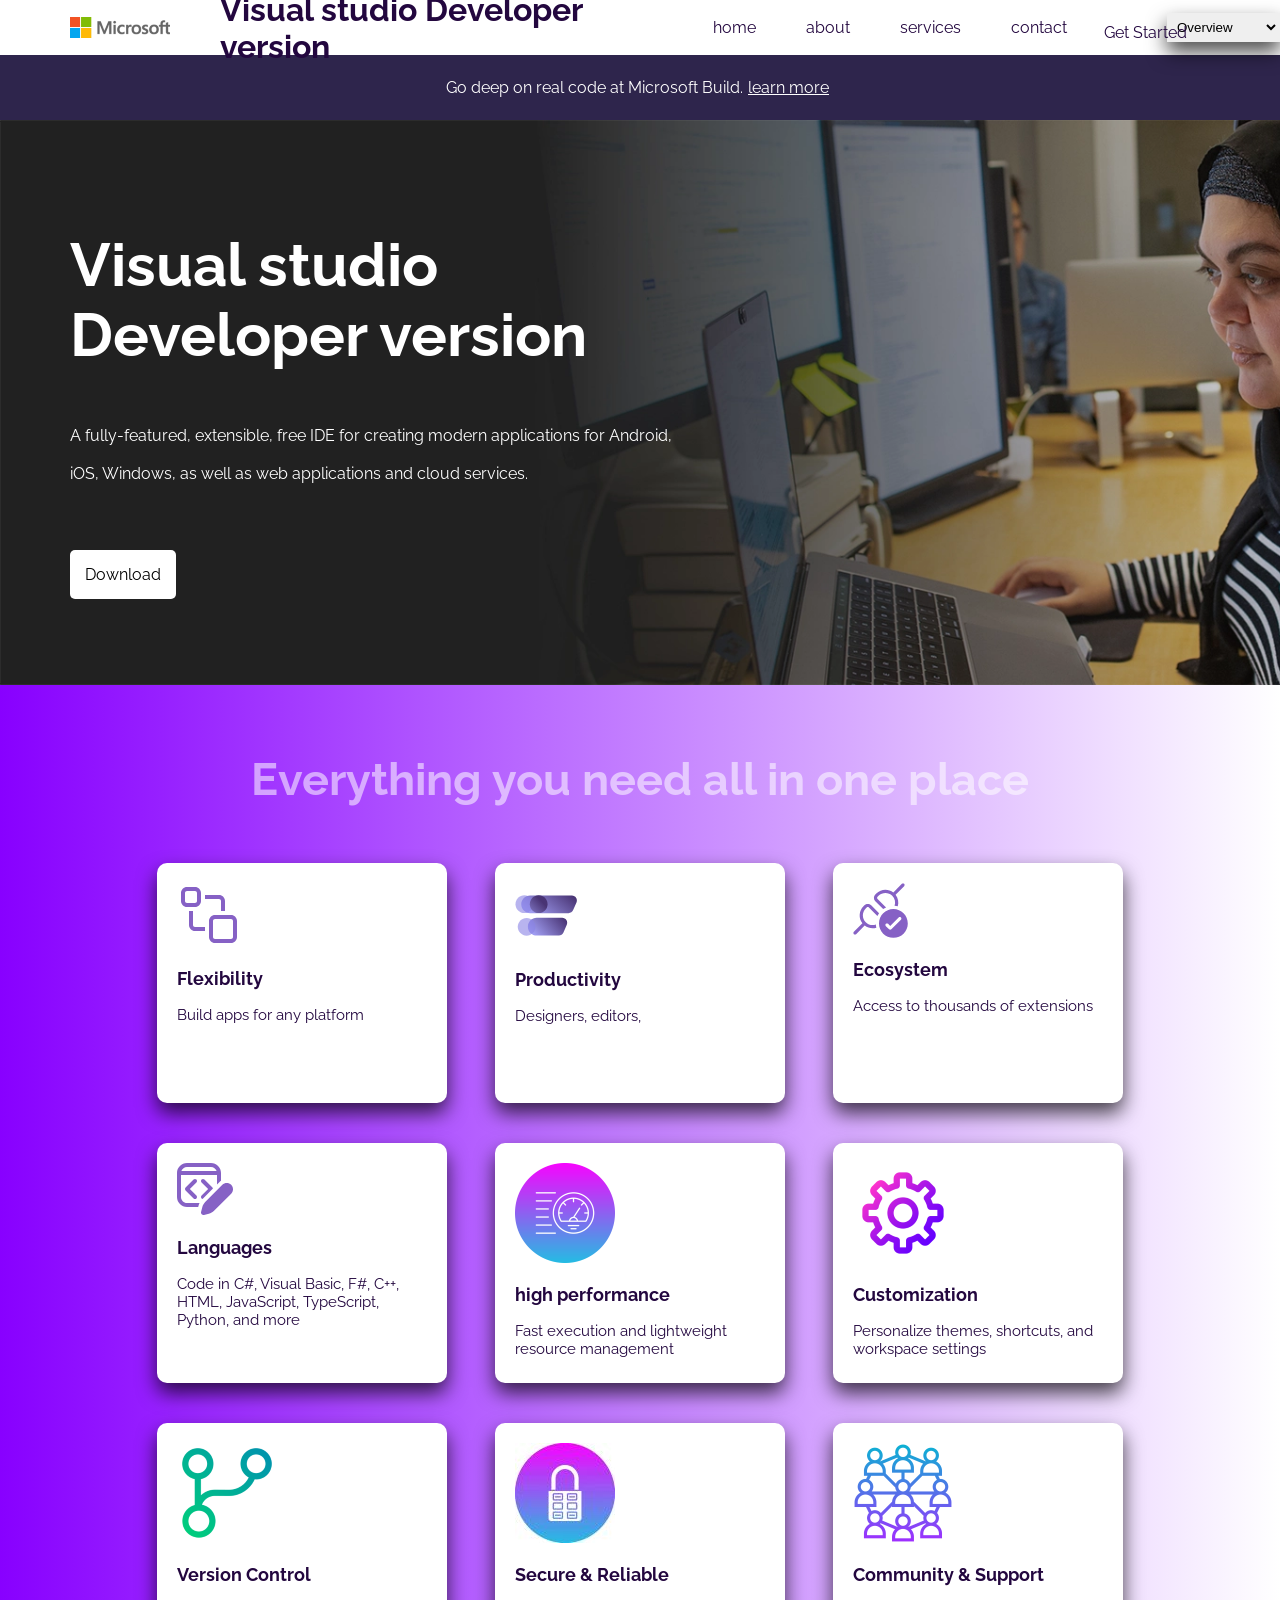
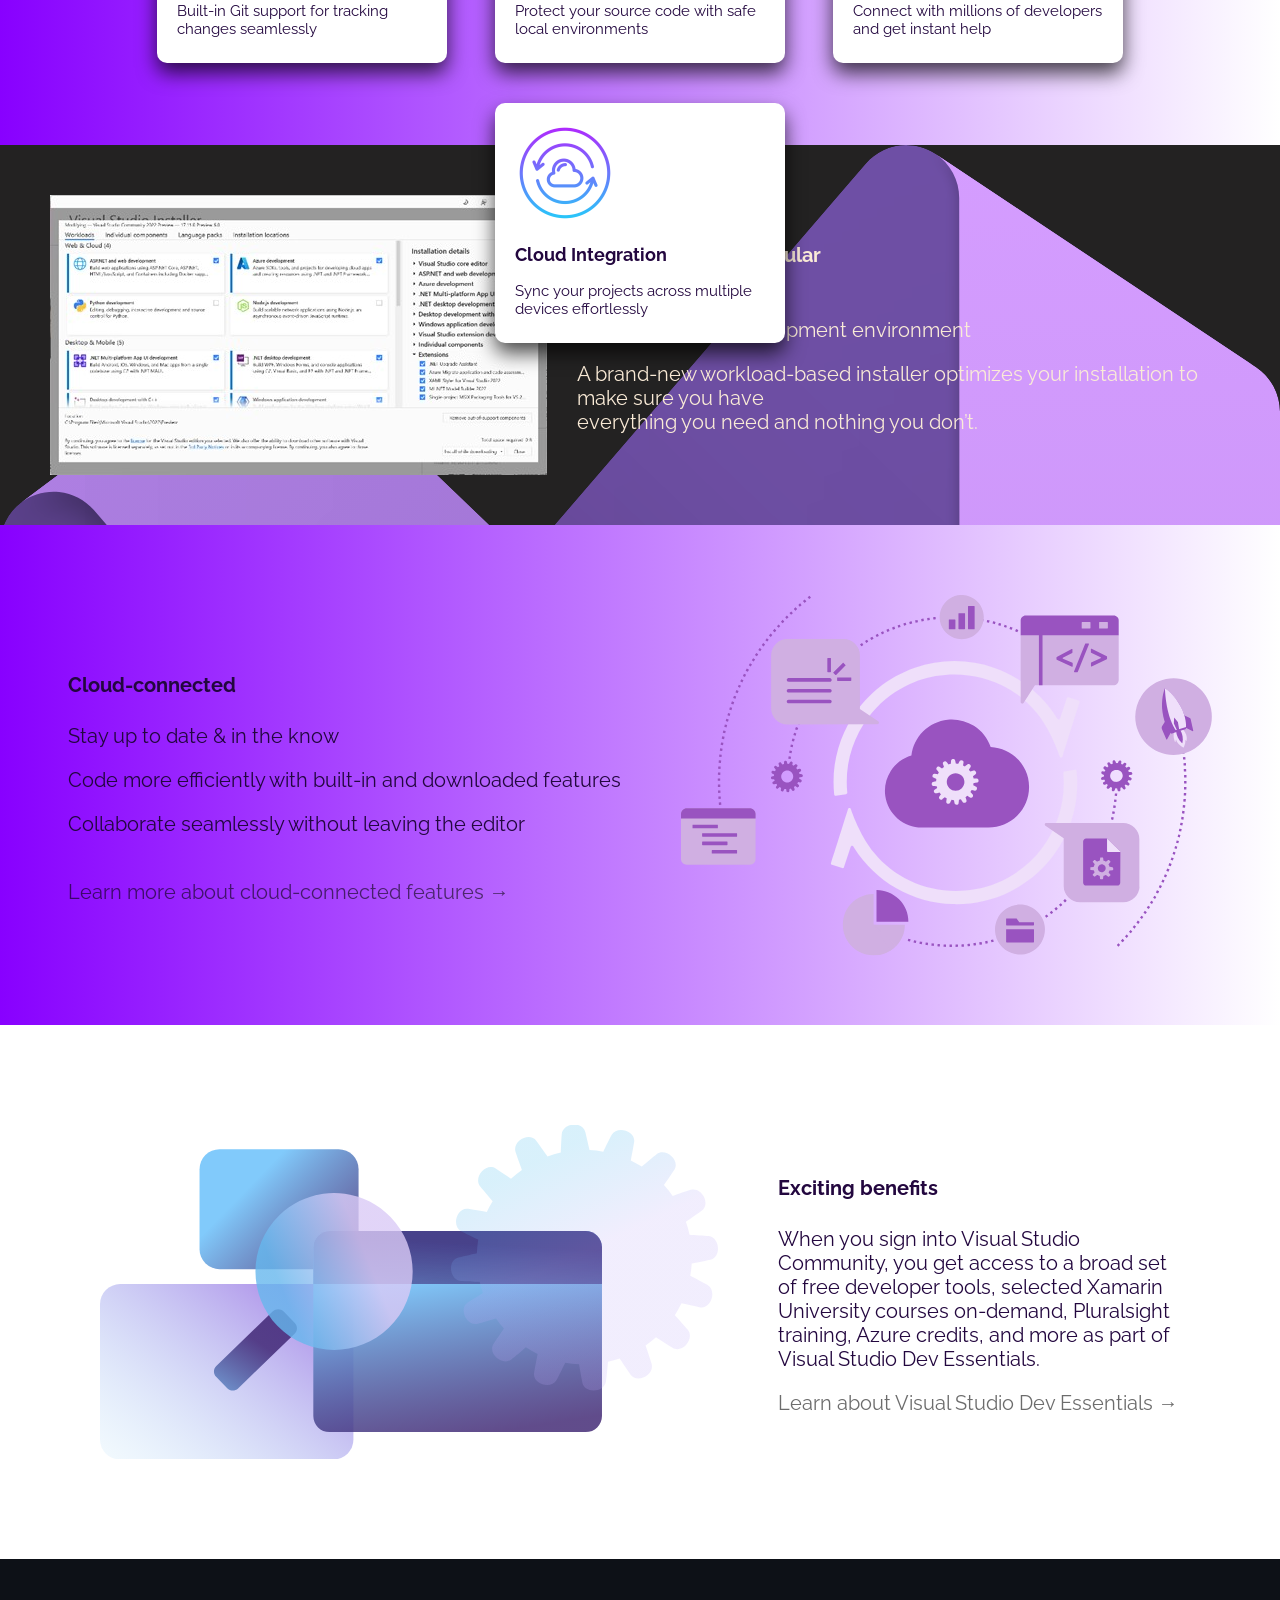
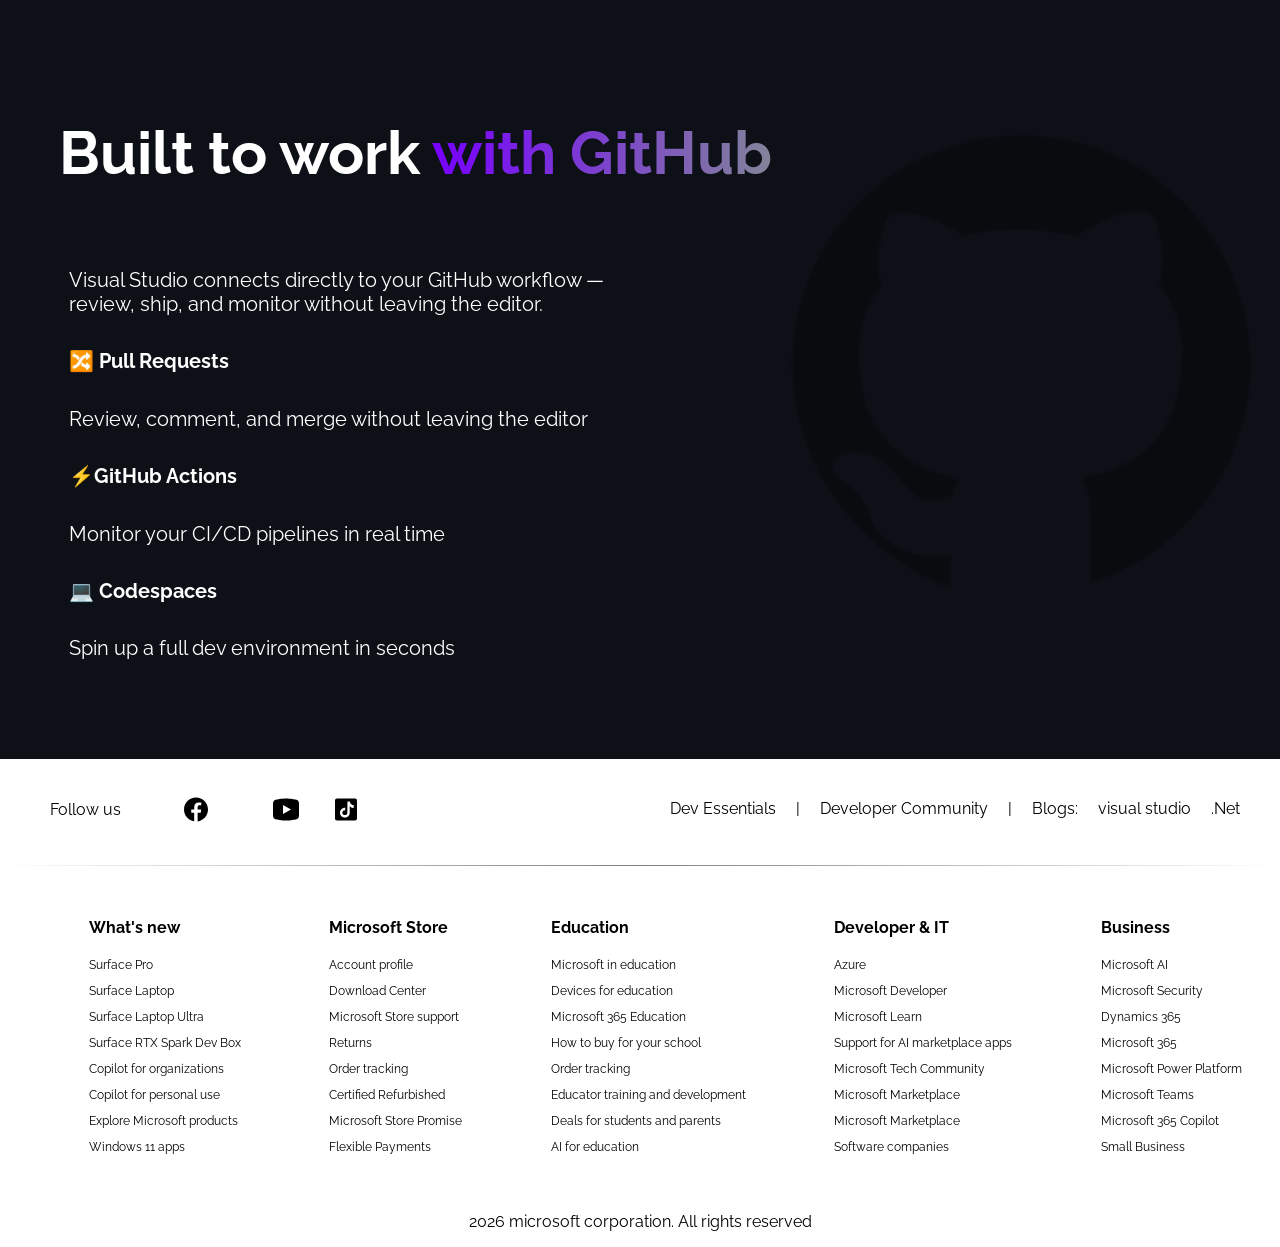
==== commit a373db33: "Microsoft homepage layout layout and design" ====
--- a/index.html
+++ b/index.html
@@ -1,245 +1,228 @@
-<!doctype html>
+<!DOCTYPE html>
 <html lang="en">
-  <head>
-    <meta charset="UTF-8" />
-    <meta name="viewport" content="width=device-width, initial-scale=1.0" />
-    <title>𝗴𝗲𝗲𝗸-𝗸𝗶𝘁𝗰𝗵𝗲𝗻</title>
-    <link rel="preconnect" href="https://fonts.googleapis.com" />
-    <link rel="preconnect" href="https://fonts.gstatic.com" crossorigin />
-    <link
-      href="https://fonts.googleapis.com/css2?family=Monoton&family=Raleway:ital,wght@0,100..900;1,100..900&family=Yuyu&display=swap"
-      rel="stylesheet"
-    />
-    <link rel="icon" href="Restaurant-Logo-10-edit-online-removebg-preview (1).png">
-    <link rel="stylesheet" href="style.css" />
-  </head>
-  <body>
-    <div class="parent1">
-      <div class="child1">
-       <a href="https://share.google/mQDO0U1kNjDZj1eea">
-        <h1>ｇｅｅｋ ｋｉｔｃｈｅｎ</h1>
-       </a>
-        <img
-          src="Restaurant-Logo-10-edit-online-removebg-preview (1).pn"
-          alt=""
-        />
-        <h4>our story</h4>
-        <h4>the list</h4>
-        <h4>the atmosphere</h4>
-        <h4>booking</h4>
-      </div>
-      <div class="child2">
-        <img
-          src="clearlogo.webp"
-          alt=""
-        />
-        <p class="edit">
-          table flavors with a modern touch
-          <br />
-          <br />
-          We combine our grandmothers' recipes with modern cooking techniques to
-          give you a dining experience that tells a story in every dish.
-          <br />
-          <br />
-          <input class="submit1" type="submit" value="booking" />
-          <input class="submit2" type="submit" value="browse the menu" />
-        </p>
-      </div>
-      <div class="child3">
-        <img
-          src="kitchen-logo-on-line-art-style-house-with-smoke-food-logo-illustration-vector-removebg-preview.png"
-          alt=""
-        />
-        <h2>
-          <span>Our kitchen, but bigger</span>
-          <br />
-          <br />
-          hello
-          <br />
-          <br />
-          started as a small kitchen in the family home, where we cooked for our
-          guests every Friday. Today we've expanded, but we've kept the same
-          recipes and the same care in choosing every ingredient.
-        </h2>
-      </div>
-    </div>
-    <div class="child4">
-      <h2>Selections from Our Kitchen</h2>
-    </div>
-    <div class="child5">
-      <form class="see" action="">
-        <div class="item1">
-          Sweets and Drinks
-          <select name="" id="">
-            <optgroup label="drink">
-              <option value="coca cola">coca cola</option>
-              <option value="coffee">coffee</option>
-              <option value="orang juice">orang juice</option>
-              <option value="wine">wine</option>
-              <option value="vodka">vodka</option>
-              <option value="milkshake">milkshake</option>
-              <option value="soda">soda</option>
-            </optgroup>
-            <optgroup label="sweets">
-              <option value="cake">cake</option>
-              <option value="ice cream">ice cream</option>
-              <option value="jelly">jelly</option>
-              <option value="apple pie">apple pie</option>
-            </optgroup>
-          </select>
-        </div>
-      </form>
-      <form class="see" action="">
-        <div class="item2">
-          Main dishes
-          <select name="" id="">
-            <optgroup label="Main dishes">
-              <option value="pasta">pasta</option>
-              <option value="sushi">sushi</option>
-              <option value="stack">stack</option>
-              <option value="pizza">pizza</option>
-            </optgroup>
-          </select>
-        </div>
-      </form>
-      <form class="see" action="">
-        <div class="item3">
-          Appetizers
-          <select name="" id="">
-            <optgroup label="Appetizers">
-              <option value="main course">main course</option>
-              <option value="sauce">sauce</option>
-              <option value="soup">soup</option>
-              <option value="salad">salad</option>
-            </optgroup>
-          </select>
-        </div>
-      </form>
-      <form class="see1" action="">
-        <div class="item4">
-          sandwiches
-          <select name="" id="">
-            <optgroup label="sandwiches">
-              <option value="Cheese Sandwich">Cheese Sandwich</option>
-              <option value="Club Sandwich">Club Sandwich</option>
-              <option value="Egg Sandwich">Egg Sandwich</option>
-              <option value="Chicken Sandwich">Chicken Sandwich</option>
-              <option value="Ham Sandwich">Ham Sandwich</option>
-            </optgroup>
-          </select>
-        </div>
-      </form>
-    </div>
-    <br />
-    <br />
-    <div class="child55">
-      <div class="item5">
-        <img
-          src="various-arabic-cuisines-set-falafel-beef-curry-bbq-biryani-mandi-grilled-meat-shrimp-soup-steak-lobster-delicious-middle-eastern-food-dishes-set-with-white-background_129789.jpg"
-          alt=""
-        />
-        <p>Grand Feast Platter</p>
-        
-      </div>
-      <div class="item6">
-        <img src="Musakhan-5-720x720.jpg" alt="" />
-        <p>Roasted Chicken Plate</p>
-      </div>
-      <div class="item7">
-        <img src="opjgpdo1rbg7sreawv5j.jpg" alt="" />
-        <p>Italian Veggie Pizza</p>
-      </div>
-      <div class="item8">
-        <img
-          src="u2165998851_flora_bama_bushwacker_drink_recipe_-v_7_18c28da8-f91b-4c1b-950d-1d55ffb48aab_3-1_11zon.jpg"
-          alt=""
-        />
-        <p>Refreshing Tropical Drink</p>
-      </div>
-      <div class="item9">
-        <img
-          src="is-aniseedflavored-spirit-drink-keto-friendly-header-image.jpg"
-          alt=""
-        />
-        <p>Premium Summer Cocktail</p>
-      </div>
-      <div class="item10">
-        <img src="artworks-XnyohM8Pddi5n8dh-UpTaGQ-t500x500.jpg" alt="" />
-        <p>Iced Pepsi</p>
-      </div>
-    </div>
-    <div class="child6">
-      <h3>The atmosphere</h3>
-    </div>
-    <br />
-    <br />
-    <div class="child7">
-      <div class="item11">
-        <img src="OIP (1).webp" alt="" />
-      </div>
-      <div class="item12">
-        <img src="OIP (2).webp" alt="" />
-      </div>
-      <div class="item13">
-        <img src="OIP (3).webp" alt="" />
-      </div>
-    </div>
-    <br />
-    <hr class="line" />
-    <h3 class="map">restaurant location</h3>
-    <div class="child8">
-      <img
-        src="map-icon-with-a-navigation-point-minimalistic-vector-29568147-removebg-preview.png"
-        alt=""
-      />
-      <iframe
-        src="https://www.google.com/maps/embed?pb=!1m14!1m12!1m3!1d14526.086801343068!2d54.36144214574216!3d24.467374451004513!2m3!1f0!2f0!3f0!3m2!1i1024!2i768!4f13.1!5e0!3m2!1sar!2sae!4v1784423314066!5m2!1sar!2sae"
-        width="600"
-        height="450"
-        style="border: 0"
-        allowfullscreen=""
-        loading="lazy"
-        referrerpolicy="strict-origin-when-cross-origin"
-      ></iframe>
-    </div>
-    <hr class="line" />
-     <div class="child10">
-      <h3>Book your table</h3>
-    </div>
-    <div class="child9">
-      <div class="item8">
-        <p>
-          facebook
-          <br />
-          <a target="_blank" href="https://www.facebook.com/geekkitchen.uae"
-            >geek kitchen</a
-          >
-        </p>
-        <hr class="line1" />
-      </div>
-      <div class="item9">
-        <p>
-          instagram
-          <br />
-          <a target="_blank" href="https://www.instagram.com/geekkitchen.ae/"
-            >geek kitchen</a
-          >
-        </p>
-        <hr class="line1" />
-      </div>
-      <div class="item10">
-        <p>
-          tiktok
-          <br />
-          <a target="_blank" href="https://www.tiktok.com/@kitchen.    restaurant1"
-            >geek kitchen</a
-          >
-        </p>
-        <hr class="line1" />
-      </div>
-     <div class="child11">
-       <p>© 2026 geek kitchen Restaurant — All rights reserved</p>
-     </div>
-    </div>
-  </body>
+    <head>
+        <meta charset="UTF-8">
+        <meta name="viewport" content="width=device-width, initial-scale=1.0">
+        <title>Free IDE and Developer tools</title>
+        <link rel="icon" href="Icon-removebg-preview.png">
+        <link rel="preconnect" href="https://fonts.googleapis.com">
+        <link rel="preconnect" href="https://fonts.gstatic.com" crossorigin>
+        <link href="https://fonts.googleapis.com/css2?family=Black+Ops+One&family=Cairo:wght@200..1000&family=Inter:ital,opsz,wght@0,14..32,100..900;1,14..32,100..900&family=Raleway:ital,wght@0,100..900;1,100..900&display=swap" rel="stylesheet">       
+        <link rel="stylesheet" href="style.css">
+    </head>
+    <body>
+        <div class="navbar1">
+            <img src="RE1Mu3b.png" alt="">
+            <a target="_blank" class="link4" href="https://visualstudio.microsoft.com/free-developer-offers/"><h1>Visual studio Developer version</h1></a>
+            <div class="nav-link">home</div>
+            <div class="nav-link">about</div>
+            <div class="nav-link">services</div>
+            <div class="nav-link">contact</div>
+            <div class="item1"><p><a class="link1" target="_blank" href="https://login.microsoftonline.com/common/oauth2/authorize?client_id=499b84ac-1321-427f-aa17-267ca6975798&site_id=501454&response_mode=form_post&response_type=code+id_token&redirect_uri=https%3A%2F%2Fapp.vssps.visualstudio.com%2F_signedin&nonce=0cd1d5ab-ae16-4428-8153-d35b7c62a447&state=realm%3Dapp.vsaex.visualstudio.com%26reply_to%3Dhttps%253A%252F%252Fapp.vsaex.visualstudio.com%252Fgo%252Fprofile%253Fwt.mc_id%253Do~msft~vscom~vssignin%2526ru%253Dhttps%25253A%25252F%25252Fvisualstudio.microsoft.com%25252Fvs%25252Fcommunity%25252F%26ht%3D3%26mkt%3Dar-AE%26protocol%3Dcookieless%26nonce%3D0cd1d5ab-ae16-4428-8153-d35b7c62a447%26lltid%3D2059f35e-39ed-42de-b213-433d280b2dd2&resource=499b84ac-1321-427f-aa17-267ca6975798&cid=0cd1d5ab-ae16-4428-8153-d35b7c62a447&wsucxt=1&githubsi=true&msaoauth2=true&mkt=ar-AE&instance_aware=true">  Get Started </a></p></div>
+            <select class="option" name="" id="">
+                <optgroup  label="tools">
+                    <option value="html">Overview</option>
+                    <option value="html">Features</option>
+                    <option value="html">Support</option>
+                    <option value="html">Extensions</option>
+                    <option value="html">Blog</option>
+                </optgroup>
+            </select>
+        </div>
+        <div class="navbar2">
+            Go deep on real code at Microsoft Build. <a class="link2" target="_blank" href="https://build.microsoft.com/en-US/home?wt.mc_ID=msbuild26_gmee_corp_np_oo_vs_wb">learn more</a>
+        </div>
+        <div class="child1">
+            <h1>Visual studio <br> Developer version</h1>
+            <p>A fully-featured, extensible, free IDE for creating modern applications for Android, <br> <br> iOS, Windows, as well as web applications and cloud services.</p>
+            <br>
+            <p class="Download"> <a class="link3" target="_blank" href="https://visualstudio.microsoft.com/thank-you-downloading-visual-studio/?sku=Community&channel=Stable&version=VS18&source=VSLandingPage&passive=false&cid=2500">Download</a></p>
+        </div>
+        <div class="child2">
+            <h2>Everything you need all in one place</h2>
+            <div class="card">
+                <img src="flexibility-icon.svg" alt="">
+                <h3>Flexibility</h3>
+                <p>Build apps for any platform</p>
+            </div>    
+            <div class="card">
+                <img src="productive-icon.svg" alt="">
+                <h3>Productivity</h3>
+                <p>Designers, editors, </p>
+            </div>    
+            <div class="card">
+                <img src="Ecosystem-icon.svg" alt="">
+                <h3>Ecosystem</h3>
+                <p>Access to thousands of extensions</p>
+            </div>    
+            <div class="card">
+                <img src="Languages-icon.svg" alt="">
+                <h3>Languages</h3>
+                <p>Code in C#, Visual Basic, F#, C++, HTML, JavaScript, TypeScript, Python, and more</p>
+            </div>   
+            <div class="card">
+                <img src="13410929.png" alt="">
+                <h3>high performance</h3>
+                <p>Fast execution and lightweight resource management</p>
+            </div>    
+            <div class="card">
+                <img src="4671217.png" alt="">
+                <h3>Customization</h3>
+                <p>Personalize themes, shortcuts, and workspace settings</p>
+            </div>    
+            <div class="card">
+                <img src="10055338.png" alt="">
+                <h3>Version Control</h3>
+                <p>Built-in Git support for tracking changes seamlessly</p>
+            </div>    
+            <div class="card">
+                <img src="OIP.jpg" alt="">
+                <h3>Secure & Reliable</h3>
+                <p>Protect your source code with safe local environments</p>
+            </div>    
+            <div class="card">
+                <img src="2170714.png" alt="">
+                <h3>Community & Support</h3>
+                <p>Connect with millions of developers and get instant help</p>
+            </div>    
+            <div class="card">
+                <img src="5586288.png" alt="">
+                <h3>Cloud Integration</h3>
+                <p>Sync your projects across multiple devices effortlessly</p>
+            </div>    
+            <img class="back" src="transparent-image.png" alt="">
+        </div>
+        <div class="child3">
+            <img src="workload-screen.png" alt="">
+            <div>
+                <h4> Lightweight and modular <br> installation </h4>
+                <p>Craft your ideal development environment</p>
+                <p>A brand-new workload-based installer optimizes your installation to make sure you have <br> everything you need and nothing you don’t.</p>
+            </div>
+        </div> 
+        <div class="child4">
+            <img src="Stay-up-to-date-1.svg" alt="">
+            <div>
+                <h4> Cloud-connected</h4>
+                <p>Stay up to date & in the know</p>
+                <p>Code more efficiently with built-in and downloaded features</p>
+                <p>Collaborate seamlessly without leaving the editor</p>
+                <br>
+                <a class="link5" target="_blank" href="https://visualstudio.microsoft.com/vs/cloud-connected/">Learn more about cloud-connected features → </a>
+            </div>
+        </div>
+        <div class="child5">
+            <img src="vs-comm-benefit-shape.svg" alt="">
+            <div>
+                <h4>Exciting benefits</h4>
+                <p>
+                    When you sign into Visual Studio Community, you get access to a broad set of free developer  tools, selected Xamarin University courses on-demand, Pluralsight training, Azure credits, and  more as part of Visual Studio Dev Essentials.
+                </p>
+                <p>
+                    <a class="link5" target="_blank" href="https://visualstudio.microsoft.com/dev-essentials/">Learn about Visual Studio Dev Essentials →</a>
+                </p>
+            </div>
+        </div>
+        <div class="child6">
+            <img src="R.png" alt="">
+          <div>
+            <h4>Built to work <span>with GitHub</span></h4>
+            <p class="github">Visual Studio connects directly to your GitHub workflow — <br> review, ship, and monitor without leaving the editor.</p>
+    
+            <h5 class="github">🔀 Pull Requests</h5>    
+            <p class="github">Review, comment, and merge without leaving the editor</p> 
+
+            <h5 class="github" >⚡GitHub Actions</h5>
+            <p class="github">Monitor your CI/CD pipelines in real time</p>
+
+            <h5 class="github">💻 Codespaces</h5>
+            <p class="github">Spin up a full dev environment in seconds</p>
+          </div>
+        </div>
+        <div class="footer1">
+            <p>Follow us</p>
+            <img src="icons8-x (1).svg" alt="">
+            <img src="icons8-facebook.svg" alt="">
+            <img src="icons8-linkedin (1).svg" alt="">
+            <img src="icons8-youtube (1).svg" alt="">
+            <img src="icons8-tiktok.svg" alt="">
+           <div class="footer2">
+                <p><a class="link6" target="_blank" href="https://visualstudio.microsoft.com/dev-essentials/">Dev Essentials</a></p>
+
+                <p>|</p>
+
+                <p><a class="link6" target="_blank" href="https://visualstudio.microsoft.com/dev-essentials/">Developer Community</a></p>
+
+                <p>|</p>
+
+                <p>Blogs:</p>
+
+                <p><a class="link6" target="_blank" href="https://devblogs.microsoft.com/visualstudio/">visual studio</a></p>
+
+                <p><a class="link6" target="_blank" href="https://devblogs.microsoft.com/dotnet/">.Net</a></p>
+           </div>
+        </div>
+        <hr class="line1">
+       <div class="parent">
+            <div class="footer3">
+                <h4>What's new</h4>
+                <p>Surface Pro</p>
+                <p>Surface Laptop</p>
+                <p>Surface Laptop Ultra</p>
+                <p>Surface RTX Spark Dev Box</p>
+                <p>Copilot for organizations</p> 
+                <p>Copilot for personal use</p>
+                <p>Explore Microsoft products</p>
+                <p>Windows 11 apps</p>  
+            </div>
+            <div class="footer3">
+                <h4>Microsoft Store</h4>
+                <p>Account profile</p>
+                <p>Download Center</p>
+                <p>Microsoft Store support</p>
+                <p>Returns</p>
+                <p>Order tracking</p>
+                <p>Certified Refurbished</p>
+                <p>Microsoft Store Promise</p>
+                <p>Flexible Payments</p>
+            </div>
+             <div class="footer3">
+                <h4>Education</h4>
+                <p>Microsoft in education</p>
+                <p>Devices for education</p>
+                <p>Microsoft 365 Education</p>
+                <p>How to buy for your school</p>
+                <p>Order tracking</p>
+                <p>Educator training and development</p>
+                <p>Deals for students and parents</p>
+                <p>AI for education</p>
+            </div>
+            
+            <div class="footer3">
+                <h4>Developer & IT</h4>
+                <p>Azure</p>
+                <p>Microsoft Developer</p>
+                <p>Microsoft Learn</p>
+                <p>Support for AI marketplace apps</p>
+                <p>Microsoft Tech Community</p>
+                <p>Microsoft Marketplace</p>
+                <p>Microsoft Marketplace</p>
+                <p>Software companies</p>
+            </div>
+               <div class="footer3">
+                <h4>Business</h4>
+                <p>Microsoft AI</p>
+                <p>Microsoft Security</p>
+                <p>Dynamics 365</p>
+                <p>Microsoft 365</p>
+                <p>Microsoft Power Platform</p>
+                <p>Microsoft Teams</p>
+                <p>Microsoft 365 Copilot</p>
+                <p>Small Business</p>
+            </div>
+       </div>
+       <div class="footer4">
+        <p>2026 microsoft corporation. All rights reserved</p>
+       </div>
+    </body>
 </html>
--- a/style.css
+++ b/style.css
@@ -1,291 +1,223 @@
-body{
-    background-color: #280f1b ;
-}
- .child1{
-    background-color: #4e1f32;
-    height: 100px;
-    color: white ;
-    display: flex;
-    flex-flow: row ;
-    justify-content: space-around;
-    align-items: center;
-    gap: 30px;
-    font-family: "Raleway", sans-serif;
-    font-optical-sizing: auto;
-    font-style: normal;
-    
+ body {
+  margin: 0;
+  overflow-x: hidden;
+  font-family: "Raleway", sans-serif;
+  font-optical-sizing: auto;
+  font-style: normal;
+}
+ .navbar1 {
+  padding-left: 70px;
+  background-color: white;
+  height: 55px;
+  display: flex;
+  flex-flow: row;
+  justify-content: flex-start;
+  align-items: center;
+  color: rgb(35, 7, 63);
+  gap: 50px;
+}
+ .navbar2 {
+  background-color: #2e254c;
+  height: 65px;
+  color: white;
+  text-align: center;
+  display: flex;
+  flex-flow: row;
+  justify-content: center;
+  align-items: center;
+  font-size: 16px;
+}
+ .child1 {
+  background-image: url(hero-image-1.webp);
+  background-repeat: no-repeat;
+  background-size: cover;
+  display: flex;
+  flex-flow: column;
+  align-items: flex-start;
+  color: white;
+  padding: 70px;
+  font-size: 30px;
+}
+ .child1 p {
+  font-size: 16px;
+}
+
+ .Download {
+  background-color: white;
+  color: var (--main-color);
+  padding: 15px;
+  border-radius: 5px;
+  transition: 1s;
+}
+
+ .Download:hover {
+  background-color: blueviolet;
+}
+
+ .child2 {
+  background-image: linear-gradient(to right, rgb(136, 0, 255), white);
+  color: rgba(255, 255, 255, 0.547);
+  height: 1000px;
+  padding: 30px;
+  text-align: center;
+  font-size: 30px;
+  position: relative;
+}
+
+ .card {
+  display: inline-block;
+  vertical-align: top;
+  background-color: white;
+  color: rgb(35, 7, 63);
+  width: 250px;
+  height: 200px;
+  box-shadow: 0 10px 20px rgb(0, 0, 0, 0.711);
+  padding: 20px;
+  margin: 20px;
+  border-radius: 10px;
+  font-size: 15px;
+  text-align: left;
+}
+
+ .child3 {
+  background-color: #232222;
+  display: flex;
+  flex-flow: row;
+  justify-content: center;
+  align-items: center;
+  gap: 30px;
+  font-size: 20px;
+  padding: 50px;
+  padding-right: 30px;
+  color: antiquewhite;
+  background-image: url(Microsoft_Visual_Studio_2022.svg);
+  background-size: cover;
+  background-repeat: no-repeat;
+}
+
+ .child4 {
+  background-image: linear-gradient(to right, rgb(136, 0, 255), white);
+  height: 500px;
+  display: flex;
+  flex-flow: row-reverse;
+  justify-content: center;
+  align-items: center;
+  gap: 60px;
+  font-size: 20px;
+  color: rgb(35, 7, 63);
+}
+
+ .child5 {
+  padding: 100px;
+  display: flex;
+  flex-flow: row;
+  justify-content: center;
+  align-items: center;
+  gap: 60px;
+  font-size: 20px;
+  color: rgb(35, 7, 63);
+}
+  
+ .child6{
+  background-color: #0d1117;
+  height: 800px;
+  padding-left: 50px;
+  font-size: 60px;
+  color: white;
+  display: flex;
+  flex-flow: row-reverse;
+  justify-content: center;
+  align-items: center;
+}
+ .child6 img{
+  opacity: 0.30;
  }
-
- .child1 h4{
-    cursor: pointer;
+  span{
+  background-image: linear-gradient( to right , rgb(119, 0, 255) , rgb(130, 132, 154));
+  background-clip: text;
+  color:transparent;
  }
-.child1 a{
-    text-decoration: none;
-    color: #280f1b
-}
- .child2{
-    display: flex;
-    flex-flow: row;
-    justify-content: center;
-    align-items: center;
-    gap: 100px;
-    margin: 100px;
-}
- .edit{
-    font-family: "Raleway", sans-serif;
-    font-optical-sizing: auto;
-    font-weight: weight;
-    font-style: normal;
-    font-size: 20px;
-    color: #8e536a;
-}
- .submit1{
-    margin: 10px;
-    width: 100px;
-    padding: 10px;
-    border: 1px solid #ccc;
-    border-radius: 5px;
-    background-color: #280f1b;
-    color: #8e536a;
-    font-family: "Raleway", sans-serif;
-    font-optical-sizing: auto;
-    font-style: normal;
-    font-size: 15px;
-    cursor: pointer;
-}
- .submit2{
-    margin: 10px;
-    width: 150px;
-    padding: 10px;
-    border: 0px solid #ccc;
-    border-radius: 5px;
-    background-color:rgb(156, 140, 48);
-    color: #280f1b;
-    font-family: "Raleway", sans-serif;
-    font-optical-sizing: auto;
-    font-style: normal;
-    font-size: 15px;
-    cursor: pointer;
-}
- .child3 {
-    background-color: rgb(227, 217, 217);
-    height: 400px;
-    display: flex;
-    flex-flow: row-reverse;
-    justify-content:space-evenly; 
-    gap: 100px;
-    font-family: "Raleway", sans-serif;
-    font-optical-sizing: auto;
-    font-style: normal;
-}
-.child3 h2 {
-    background-color: #280f1b;
-    color: #8e536a;
-    width: 600px;
-    height: px;
-    border-radius: 10px;
-    padding: 30px;
-    text-align: center;
-    display: inline-block;
-    transition: 3s;
-}
-.child3 h2:hover{
-    width: 800px;
-    background-color: #4e1f32;
-    color: #280f1b;
-}
- span{
-    color: #280f1b;
-    border: 1px solid #280f1b47;
-    border-radius: 20px;
-    padding: 10px;
+ .github{
+  font-size: 20px;
+  padding-left: 10px;
  }
- .child4{
-    text-align: center;
-    font-size: 30px;
-    font-family: "Raleway", sans-serif;
-    font-optical-sizing: auto;
-    font-style: normal;
-    color: #8e536a;
- }
- .child5{
-    display: flex;
-    flex-flow: row;
-    justify-content: center;
-    gap: 20px;
-    padding: 20px;
-    margin: 20px;
-}
-
- .child55{
-    display:flex;
-    flex-flow:row wrap;
-    justify-content: space-evenly;
-    gap: 200px;
-    color: #8e536a;
-    text-align: center;
-    font-family: "Raleway", sans-serif;
-    font-optical-sizing: auto;
-    font-style: normal;
- }
-
-
- .item1{
-    padding: 10px;
-    border: 1px solid #cccccc47;
-    border-radius: 20px;
-    color: #8e536a;
-    cursor: pointer;
-}
-
- .see select{
-    background-color: #280f1b;
-    border: 1px solid #cccccc00;
-    color: rgb(208, 187, 187);
-    font-family: "Raleway", sans-serif;
-    font-optical-sizing: auto;
-    font-style: normal;
-    transition: 2s;
-}
- .item2{
-    padding: 10px;
-    border: 1px solid #cccccc47;
-    border-radius: 20px;
-    color: #8e536a;
-    cursor: pointer;
-}
- .item3{
-    padding: 10px;
-    border: 1px solid #cccccc47;
-    border-radius: 20px;
-    color: #8e536a;
-    cursor: pointer;
-}
- .item4{
-    padding: 10px;
-    border: 1px solid #cccccc47;
-    border-radius: 20px;
-    color: #280f1b;
-    background-color:rgb(156, 140, 48);
-    cursor: pointer;
-}
-.see1 select{
-    background-color:rgb(156, 140, 48);
-    border: 1px solid #cccccc00;
-    font-family: "Raleway", sans-serif;
-    font-optical-sizing: auto;
-    font-style: normal;
-    transition: 2s;
-}
-
-.child6 {
-    text-align: center;
-    font-size: 30px;
-    font-family: "Raleway", sans-serif;
-    font-optical-sizing: auto;
-    font-style: normal;
-    animation-name: page;
-    animation-delay: 2;
-    animation-duration: 7s;
-    animation-iteration-count: infinite;
-}
-
-@keyframes page {
-    0%{
-        background-color: #8e536a;
-    }
-    50%{
-        background-color: #4e1f32;
-        border-radius: 100px;
-    }
-    100%{
-        background-color: #280f1b;
-        color: #8e536a;
-        
-    }
-}
-
-.child7  {
-   display: flex;
-   flex-flow: row;
-   justify-content: space-around;
-   padding: 20px;
-}
-
-.line{
+ .link1 {
+  border-radius: 5px;
+  padding: 3px;
+  text-decoration: none;
+  color: rgb(35, 7, 63);
+  position: absolute;
+  right: 90px;
+  top: 20px;
+}
+ .link2 {
+  color: white;
+  padding: 5px;
+}
+ .link3 {
+  text-decoration: none;
+  color: black;
+}
+ .link4 {
+  text-decoration: none;
+  color: rgb(35, 7, 63);
+}
+ .link5 {
+  text-decoration: none;
+  color: rgba(0, 0, 0, 0.578);
+}
+.link6{
+  text-decoration: none;
+   color: black;
+}
+ .option {
+  border: 1px rgba(0, 0, 0, 0) solid;
+  padding: 5px;
+  box-shadow: 0 10px 20px rgb(0, 0, 0, 0.711);
+}
+ .back {
+  position: absolute;
+  left: -50px;
+  bottom: -135px;
+}
+ .footer1{
+  position: relative;
+  background-color: white;
+  padding-top: 25px;
+  padding-left: 50px;
+  display: flex;
+  flex-flow: row;
+  justify-content: left;
+  gap: 30px;
+}
+ .footer2{
+  position: absolute;
+  bottom: 1px;
+  right: 40px;
+  display: flex;
+  gap: 20px;
+}
+ .footer3{
+  background-color: white;
+  height: 300px;
+  padding-left: 50px;
+}
+
+.footer3 p{
+  font-size: 12px;
+}
+.footer4{
+  text-align: center;
+}
+.parent{
+  display: flex;
+  flex-flow: row;
+  justify-content: space-evenly;
+}
+ .line1{
     border: 0;
     height: 1px;
-    background-image: linear-gradient(to right, rgba(0, 0, 0, 0), rgba(197, 160, 89, 0.75), rgba(0, 0, 0, 0));
+    background-image: linear-gradient(to right, rgba(101, 95, 95, 0), rgb(0, 0, 0), rgba(82, 77, 77, 0));
     margin: 30px auto;
     opacity: 0.5;
 }
-
-.child8{
-    display: flex;
-    flex-flow: row;
-    justify-content: space-around;
-    
-}
-
-.map {
-    color: #8e536a;
-    background-color: #4e1f32;
-    text-align: center;
-    border-radius: 20px;
-    margin: 50px;
-    font-size: 30px;
-    font-family: "Raleway", sans-serif;
-    font-optical-sizing: auto;
-    font-style: normal;
-}
-
-.child9{
-    background-color: #4e1f32;
-    height: 100px;
-    display: flex;
-    flex-flow: row;
-    justify-content: space-around;
-    gap: 50px;
-    align-items: center;
-    color: #8e536a;
-    font-size: 30px;
-    font-family: "Raleway", sans-serif;
-    font-optical-sizing: auto;
-    font-style: normal;
-    padding: 20px;
-}
-
-.child9 a{
-    color: white;
-    text-decoration: none;
-    font-size: 20px;
-}
-
-.line1{
-    border: 0;
-    height: 1px;
-    background-image: linear-gradient(to right, rgba(0, 0, 0, 0), rgba(197, 160, 89, 0.75), rgba(0, 0, 0, 0));
-    margin: 30px auto;
-    opacity: 0.5;
-}
-
-.child10{
-    color: #8e536a;
-    background-color: #4e1f32;
-    text-align: center;
-    border-radius: 20px;
-    margin: 50px;
-    font-size: 30px;
-    font-family: "Raleway", sans-serif;
-    font-optical-sizing: auto;
-    font-style: normal;
-
-}
-
-.child11{
-    color: #8e536a;
-    font-size: 20px;
-    font-family: "Raleway", sans-serif;
-    font-optical-sizing: auto;
-    font-style: normal;
-}
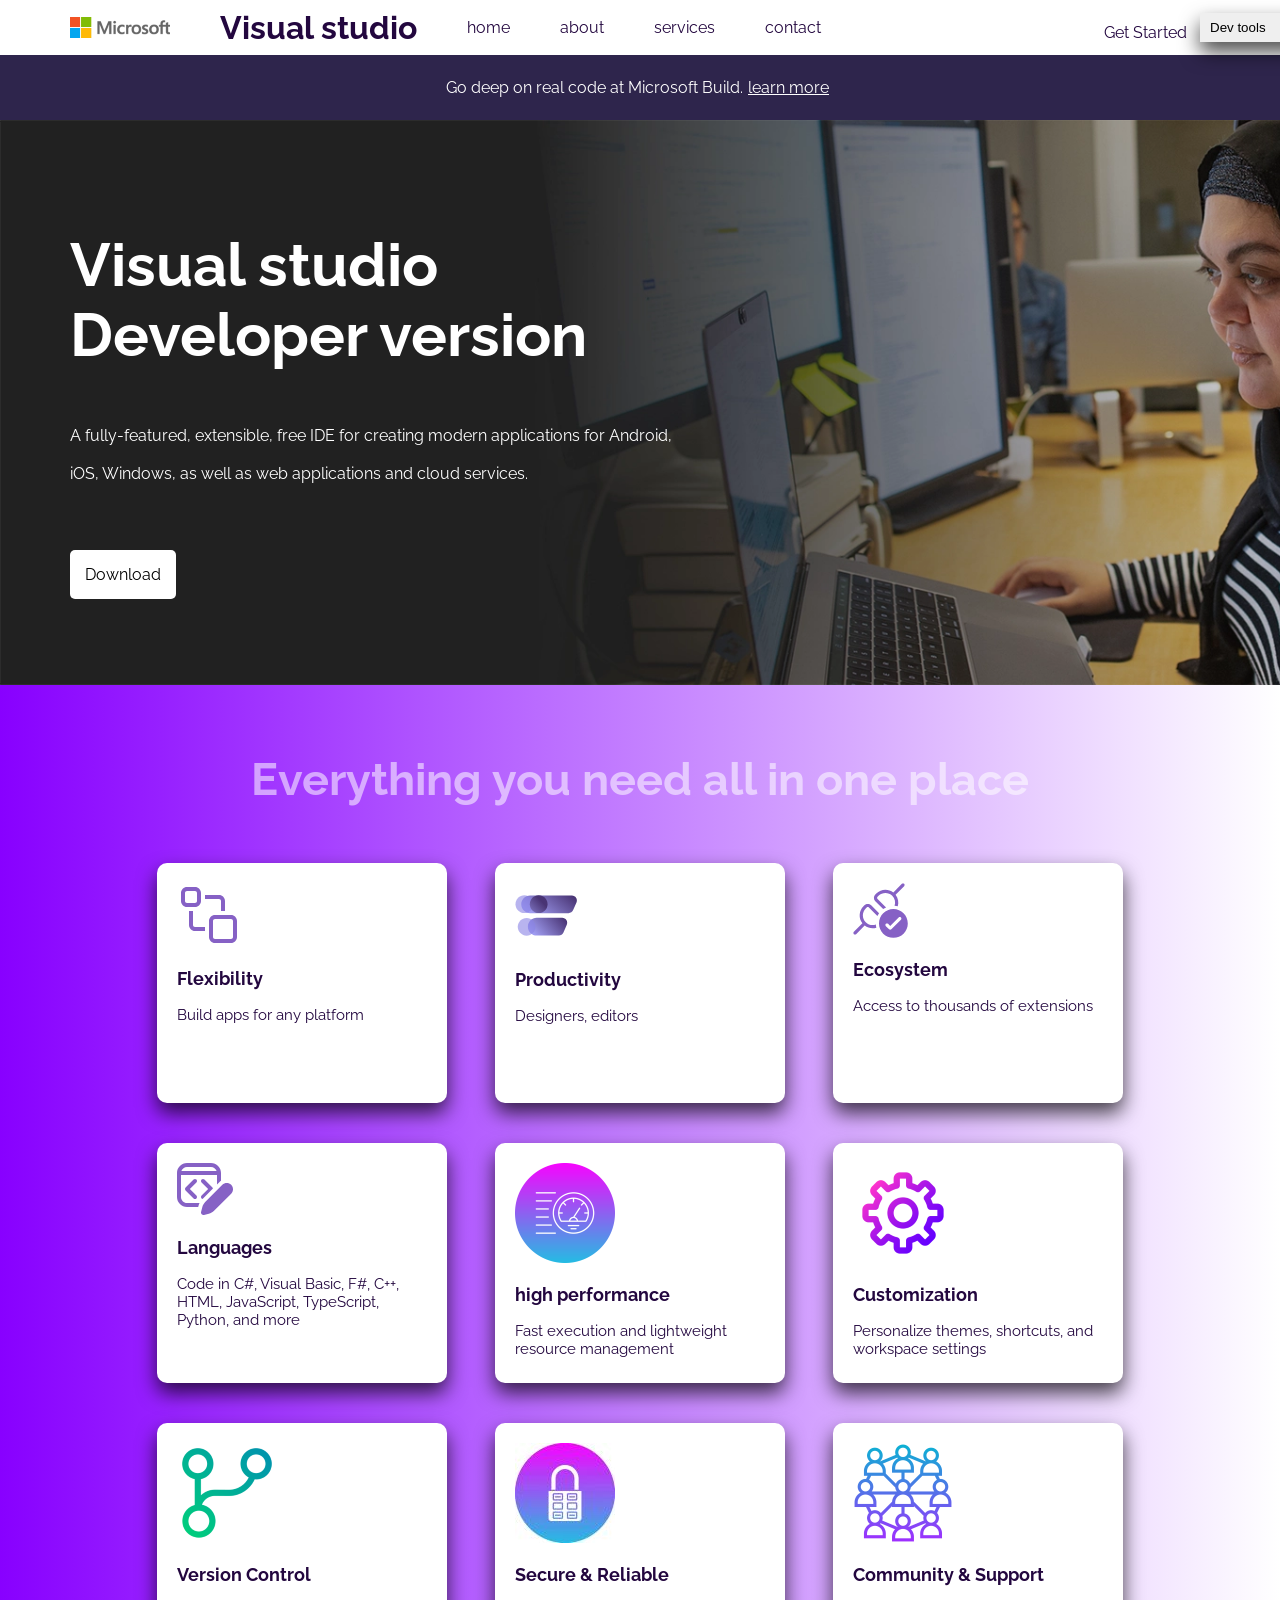
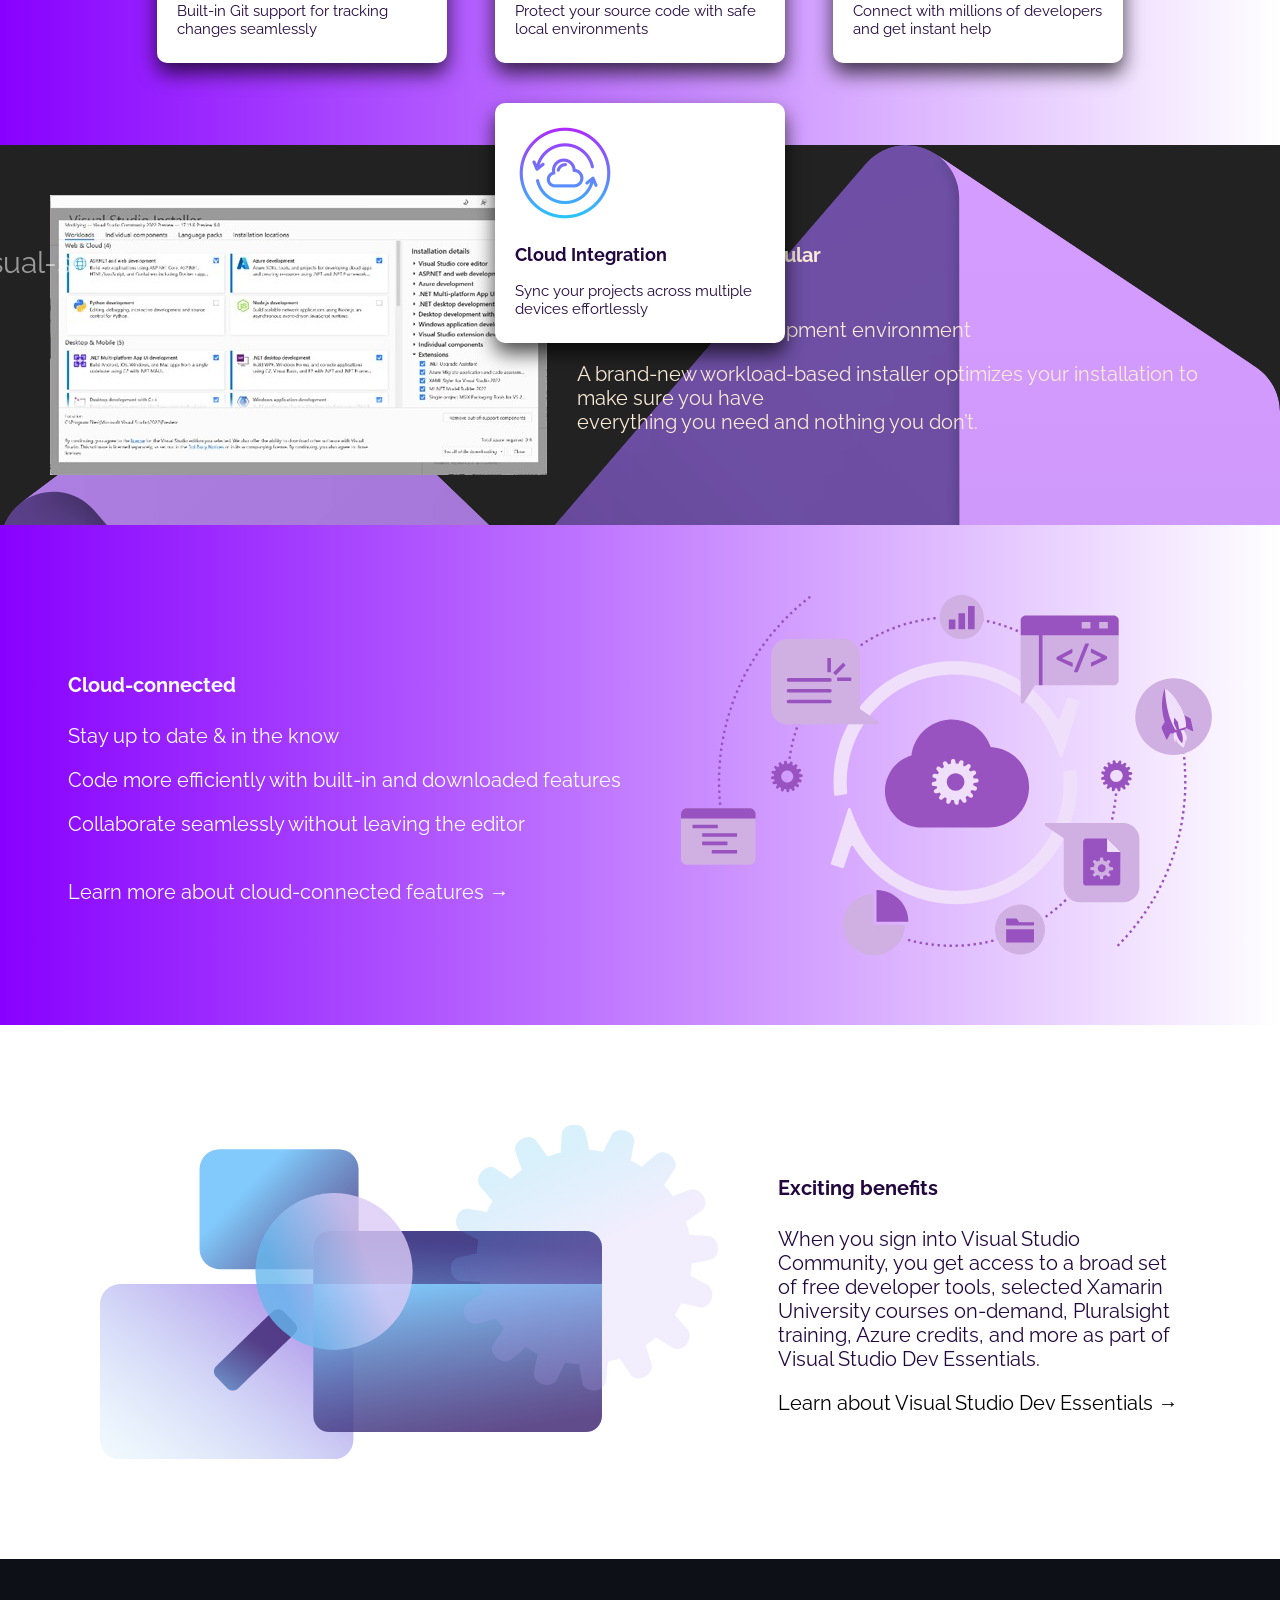
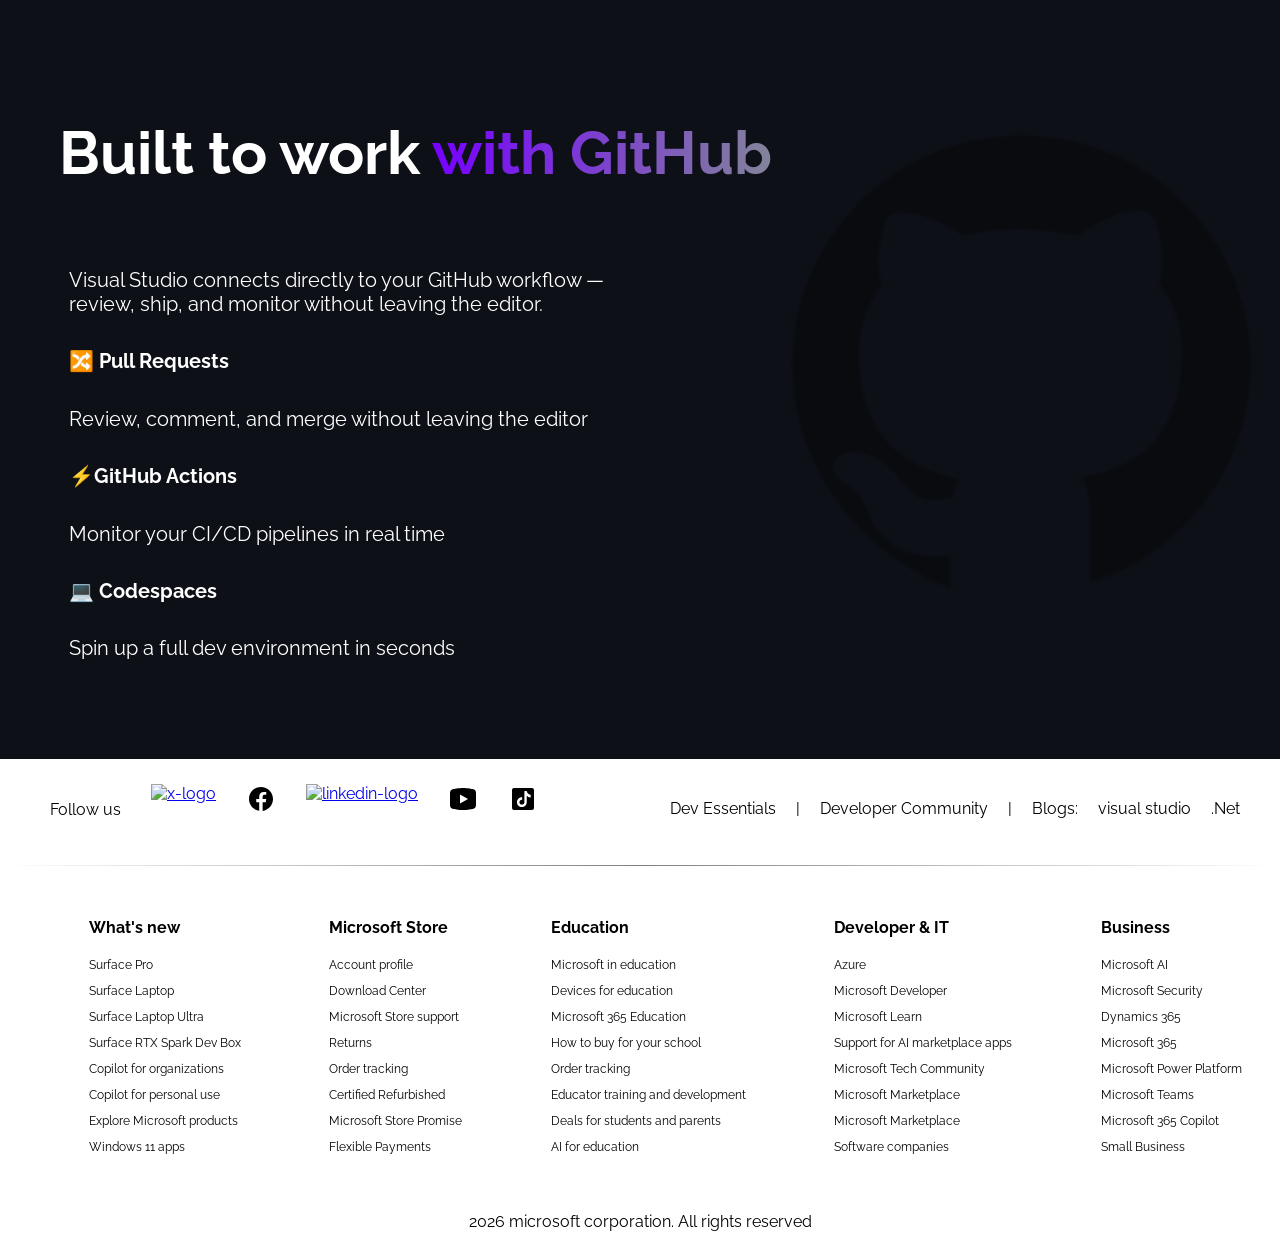
==== commit 36808d27: "Visual studio Developer version" ====
--- a/index.html
+++ b/index.html
@@ -13,7 +13,7 @@
     <body>
         <div class="navbar1">
             <img src="RE1Mu3b.png" alt="">
-            <a target="_blank" class="link4" href="https://visualstudio.microsoft.com/free-developer-offers/"><h1>Visual studio Developer version</h1></a>
+            <a target="_blank" class="link4" href="https://visualstudio.microsoft.com/free-developer-offers/"><h1>Visual studio</h1></a>
             <div class="nav-link">home</div>
             <div class="nav-link">about</div>
             <div class="nav-link">services</div>
@@ -21,7 +21,7 @@
             <div class="item1"><p><a class="link1" target="_blank" href="https://login.microsoftonline.com/common/oauth2/authorize?client_id=499b84ac-1321-427f-aa17-267ca6975798&site_id=501454&response_mode=form_post&response_type=code+id_token&redirect_uri=https%3A%2F%2Fapp.vssps.visualstudio.com%2F_signedin&nonce=0cd1d5ab-ae16-4428-8153-d35b7c62a447&state=realm%3Dapp.vsaex.visualstudio.com%26reply_to%3Dhttps%253A%252F%252Fapp.vsaex.visualstudio.com%252Fgo%252Fprofile%253Fwt.mc_id%253Do~msft~vscom~vssignin%2526ru%253Dhttps%25253A%25252F%25252Fvisualstudio.microsoft.com%25252Fvs%25252Fcommunity%25252F%26ht%3D3%26mkt%3Dar-AE%26protocol%3Dcookieless%26nonce%3D0cd1d5ab-ae16-4428-8153-d35b7c62a447%26lltid%3D2059f35e-39ed-42de-b213-433d280b2dd2&resource=499b84ac-1321-427f-aa17-267ca6975798&cid=0cd1d5ab-ae16-4428-8153-d35b7c62a447&wsucxt=1&githubsi=true&msaoauth2=true&mkt=ar-AE&instance_aware=true">  Get Started </a></p></div>
             <select class="option" name="" id="">
                 <optgroup  label="tools">
-                    <option value="html">Overview</option>
+                    <option value="html">Dev tools</option>
                     <option value="html">Features</option>
                     <option value="html">Support</option>
                     <option value="html">Extensions</option>
@@ -41,59 +41,59 @@
         <div class="child2">
             <h2>Everything you need all in one place</h2>
             <div class="card">
-                <img src="flexibility-icon.svg" alt="">
+                <img src="flexibility-icon.svg" alt="Flexibility">
                 <h3>Flexibility</h3>
                 <p>Build apps for any platform</p>
             </div>    
             <div class="card">
-                <img src="productive-icon.svg" alt="">
+                <img src="productive-icon.svg" alt="Productivity">
                 <h3>Productivity</h3>
-                <p>Designers, editors, </p>
-            </div>    
-            <div class="card">
-                <img src="Ecosystem-icon.svg" alt="">
+                <p>Designers, editors</p>
+            </div>    
+            <div class="card">
+                <img src="Ecosystem-icon.svg" alt="Ecosystem">
                 <h3>Ecosystem</h3>
                 <p>Access to thousands of extensions</p>
             </div>    
             <div class="card">
-                <img src="Languages-icon.svg" alt="">
+                <img src="Languages-icon.svg" alt="Languages">
                 <h3>Languages</h3>
                 <p>Code in C#, Visual Basic, F#, C++, HTML, JavaScript, TypeScript, Python, and more</p>
             </div>   
             <div class="card">
-                <img src="13410929.png" alt="">
+                <img src="13410929.png" alt="high performance">
                 <h3>high performance</h3>
                 <p>Fast execution and lightweight resource management</p>
             </div>    
             <div class="card">
-                <img src="4671217.png" alt="">
+                <img src="4671217.png" alt="Customization">
                 <h3>Customization</h3>
                 <p>Personalize themes, shortcuts, and workspace settings</p>
             </div>    
             <div class="card">
-                <img src="10055338.png" alt="">
+                <img src="10055338.png" alt="Version Control">
                 <h3>Version Control</h3>
                 <p>Built-in Git support for tracking changes seamlessly</p>
             </div>    
             <div class="card">
-                <img src="OIP.jpg" alt="">
+                <img src="OIP.jpg" alt="Secure & Reliable">
                 <h3>Secure & Reliable</h3>
                 <p>Protect your source code with safe local environments</p>
             </div>    
             <div class="card">
-                <img src="2170714.png" alt="">
+                <img src="2170714.png" alt="Community & Support">
                 <h3>Community & Support</h3>
                 <p>Connect with millions of developers and get instant help</p>
             </div>    
             <div class="card">
-                <img src="5586288.png" alt="">
+                <img src="5586288.png" alt="Cloud Integration">
                 <h3>Cloud Integration</h3>
                 <p>Sync your projects across multiple devices effortlessly</p>
             </div>    
-            <img class="back" src="transparent-image.png" alt="">
+            <img class="back" src="transparent-image.png" alt="visual-studio-logo">
         </div>
         <div class="child3">
-            <img src="workload-screen.png" alt="">
+            <img src="workload-screen.png" alt="workload-installer">
             <div>
                 <h4> Lightweight and modular <br> installation </h4>
                 <p>Craft your ideal development environment</p>
@@ -101,7 +101,7 @@
             </div>
         </div> 
         <div class="child4">
-            <img src="Stay-up-to-date-1.svg" alt="">
+            <img src="Stay-up-to-date-1.svg" alt="Cloud-connected">
             <div>
                 <h4> Cloud-connected</h4>
                 <p>Stay up to date & in the know</p>
@@ -112,19 +112,19 @@
             </div>
         </div>
         <div class="child5">
-            <img src="vs-comm-benefit-shape.svg" alt="">
+            <img src="vs-comm-benefit-shape.svg" alt="Exciting benefits">
             <div>
                 <h4>Exciting benefits</h4>
                 <p>
                     When you sign into Visual Studio Community, you get access to a broad set of free developer  tools, selected Xamarin University courses on-demand, Pluralsight training, Azure credits, and  more as part of Visual Studio Dev Essentials.
                 </p>
                 <p>
-                    <a class="link5" target="_blank" href="https://visualstudio.microsoft.com/dev-essentials/">Learn about Visual Studio Dev Essentials →</a>
+                    <a class="link6" target="_blank" href="https://visualstudio.microsoft.com/dev-essentials/">Learn about Visual Studio Dev Essentials →</a>
                 </p>
             </div>
         </div>
         <div class="child6">
-            <img src="R.png" alt="">
+            <img src="R.png" alt="github-logo">
           <div>
             <h4>Built to work <span>with GitHub</span></h4>
             <p class="github">Visual Studio connects directly to your GitHub workflow — <br> review, ship, and monitor without leaving the editor.</p>
@@ -141,11 +141,22 @@
         </div>
         <div class="footer1">
             <p>Follow us</p>
-            <img src="icons8-x (1).svg" alt="">
-            <img src="icons8-facebook.svg" alt="">
-            <img src="icons8-linkedin (1).svg" alt="">
-            <img src="icons8-youtube (1).svg" alt="">
-            <img src="icons8-tiktok.svg" alt="">
+            <a href="https://x.com/Microsoft?lang=ar">
+                 <img src="icons8-x (1).svg" alt="x-logo">
+            </a>
+            <a href="  https://www.facebook.com/MicrosoftAE/?brand_redir=20528438720&locale=ar_AR#">
+                 <img src="icons8-facebook.svg" alt="facebook-logo">
+            </a>
+            <a href="https://www.linkedin.com/company/microsoft">
+                <img src="icons8-linkedin (1).svg" alt="linkedin-logo">
+            </a>
+            <a href="https://www.youtube.com/microsoft">
+                <img src="icons8-youtube (1).svg" alt="youtube-logo">
+            </a>
+
+            <a href="https://www.tiktok.com/@microsoft?lang=ar">
+                <img src="icons8-tiktok.svg" alt="tiktok-logo">
+            </a>
            <div class="footer2">
                 <p><a class="link6" target="_blank" href="https://visualstudio.microsoft.com/dev-essentials/">Dev Essentials</a></p>
 
--- a/style.css
+++ b/style.css
@@ -6,6 +6,7 @@
   font-style: normal;
 }
  .navbar1 {
+  position: relative;
   padding-left: 70px;
   background-color: white;
   height: 55px;
@@ -104,7 +105,7 @@
   align-items: center;
   gap: 60px;
   font-size: 20px;
-  color: rgb(35, 7, 63);
+  color:white;
 }
 
  .child5 {
@@ -160,11 +161,12 @@
 }
  .link4 {
   text-decoration: none;
-  color: rgb(35, 7, 63);
+   color: rgb(35, 7, 63);
 }
  .link5 {
   text-decoration: none;
-  color: rgba(0, 0, 0, 0.578);
+   color: white;
+
 }
 .link6{
   text-decoration: none;
@@ -174,6 +176,8 @@
   border: 1px rgba(0, 0, 0, 0) solid;
   padding: 5px;
   box-shadow: 0 10px 20px rgb(0, 0, 0, 0.711);
+  position: absolute;
+  left: 1200px;
 }
  .back {
   position: absolute;
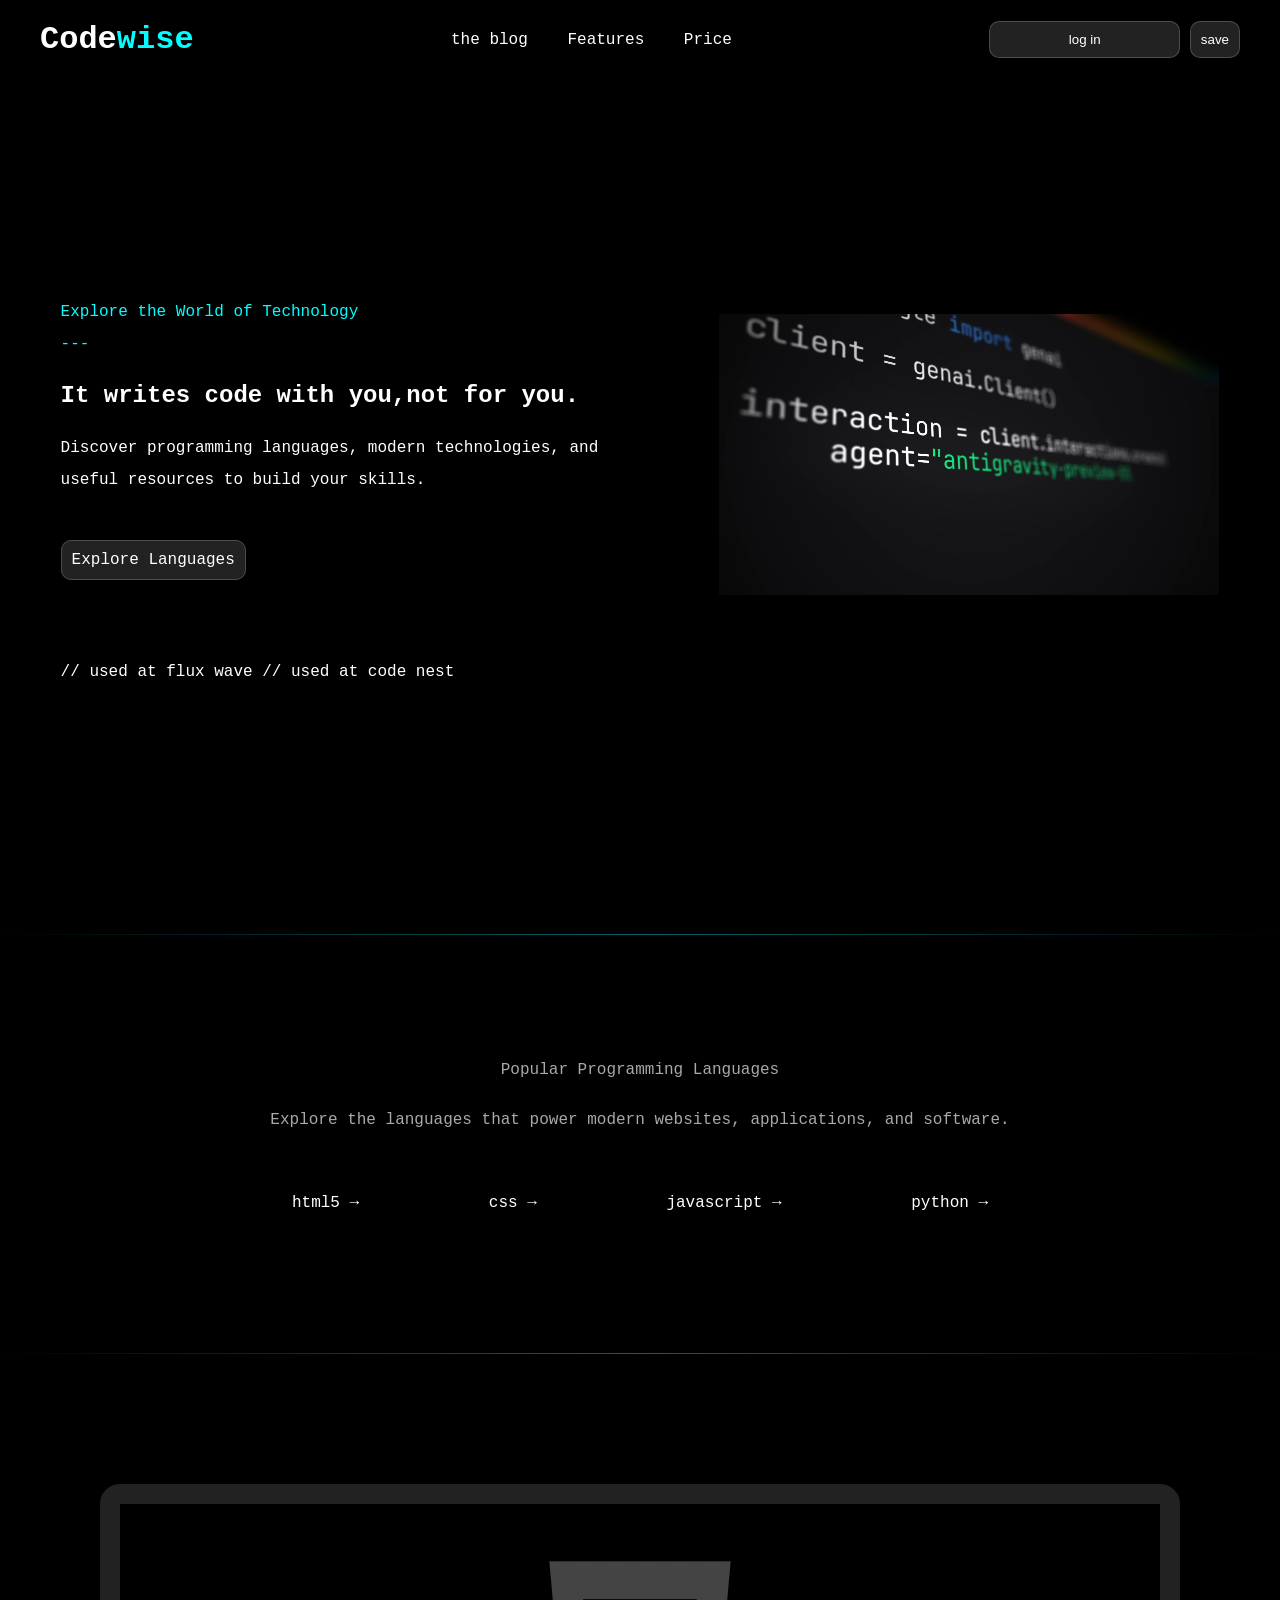
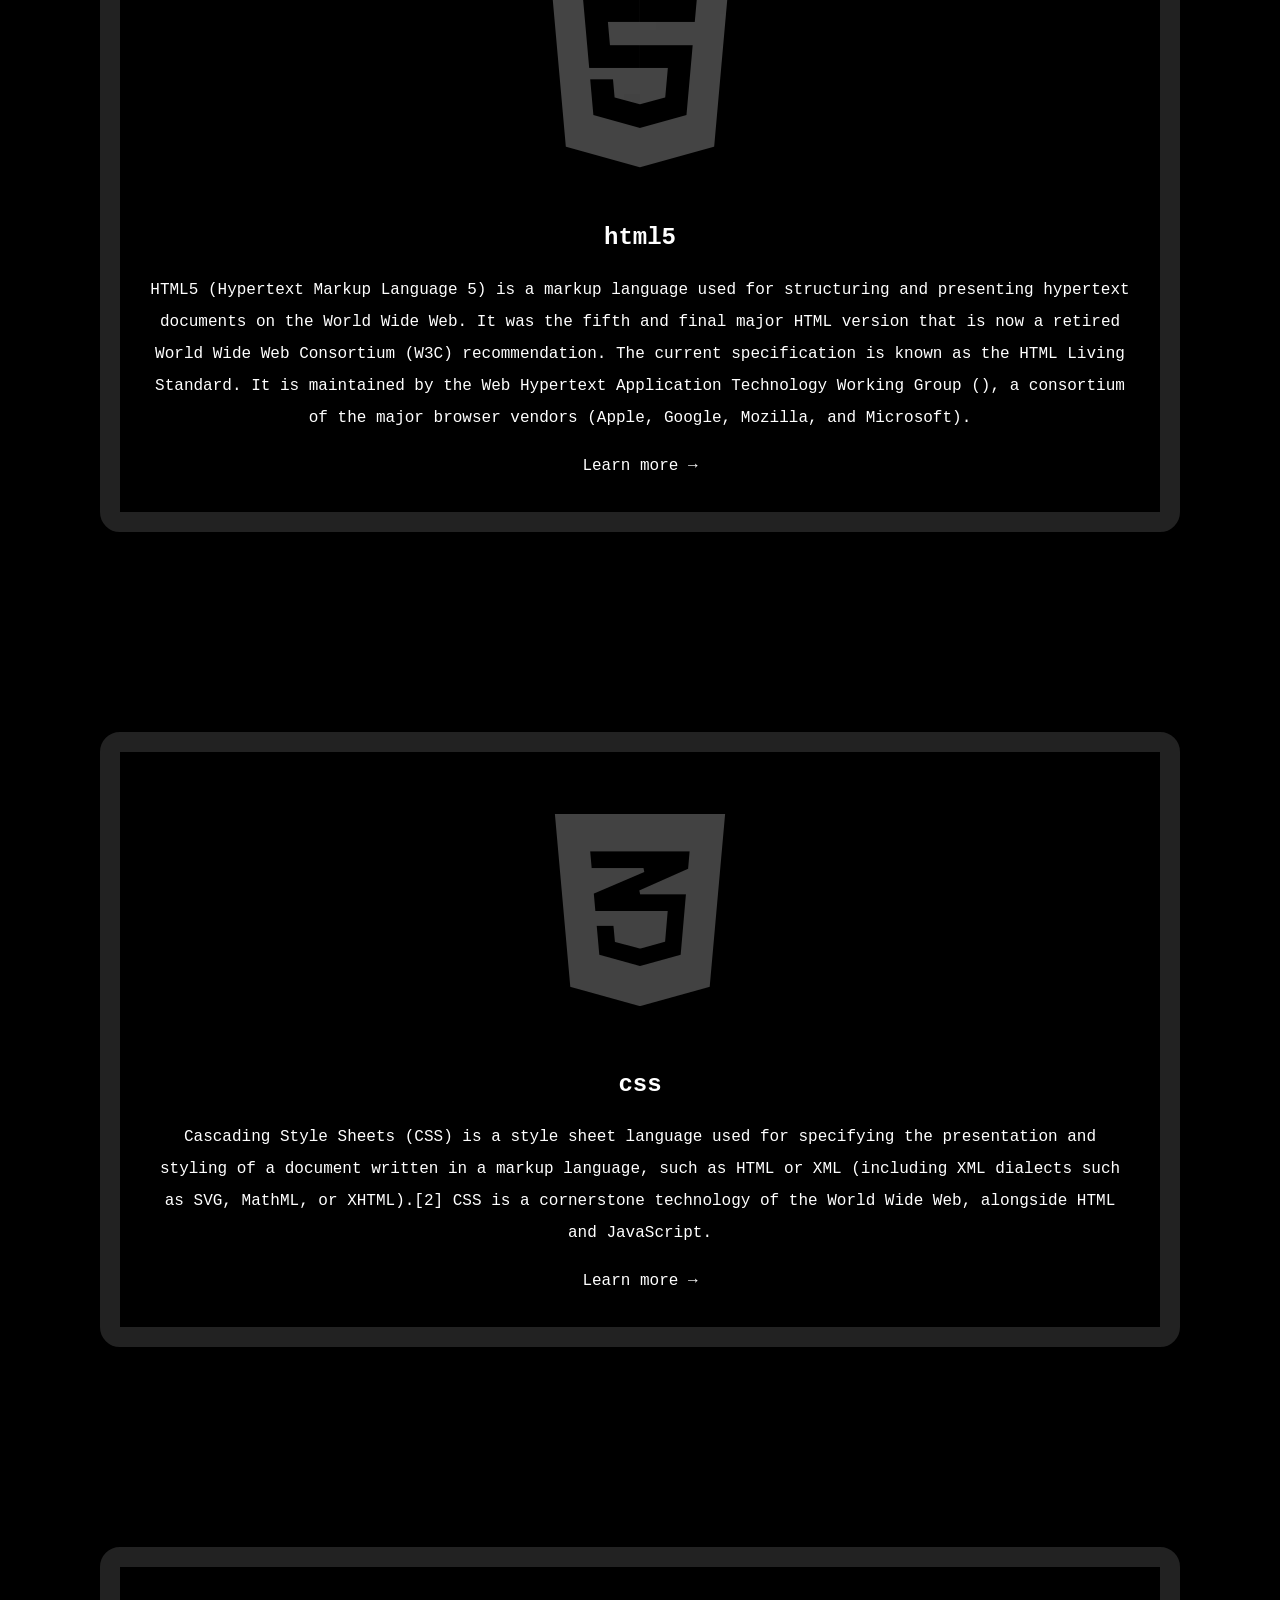
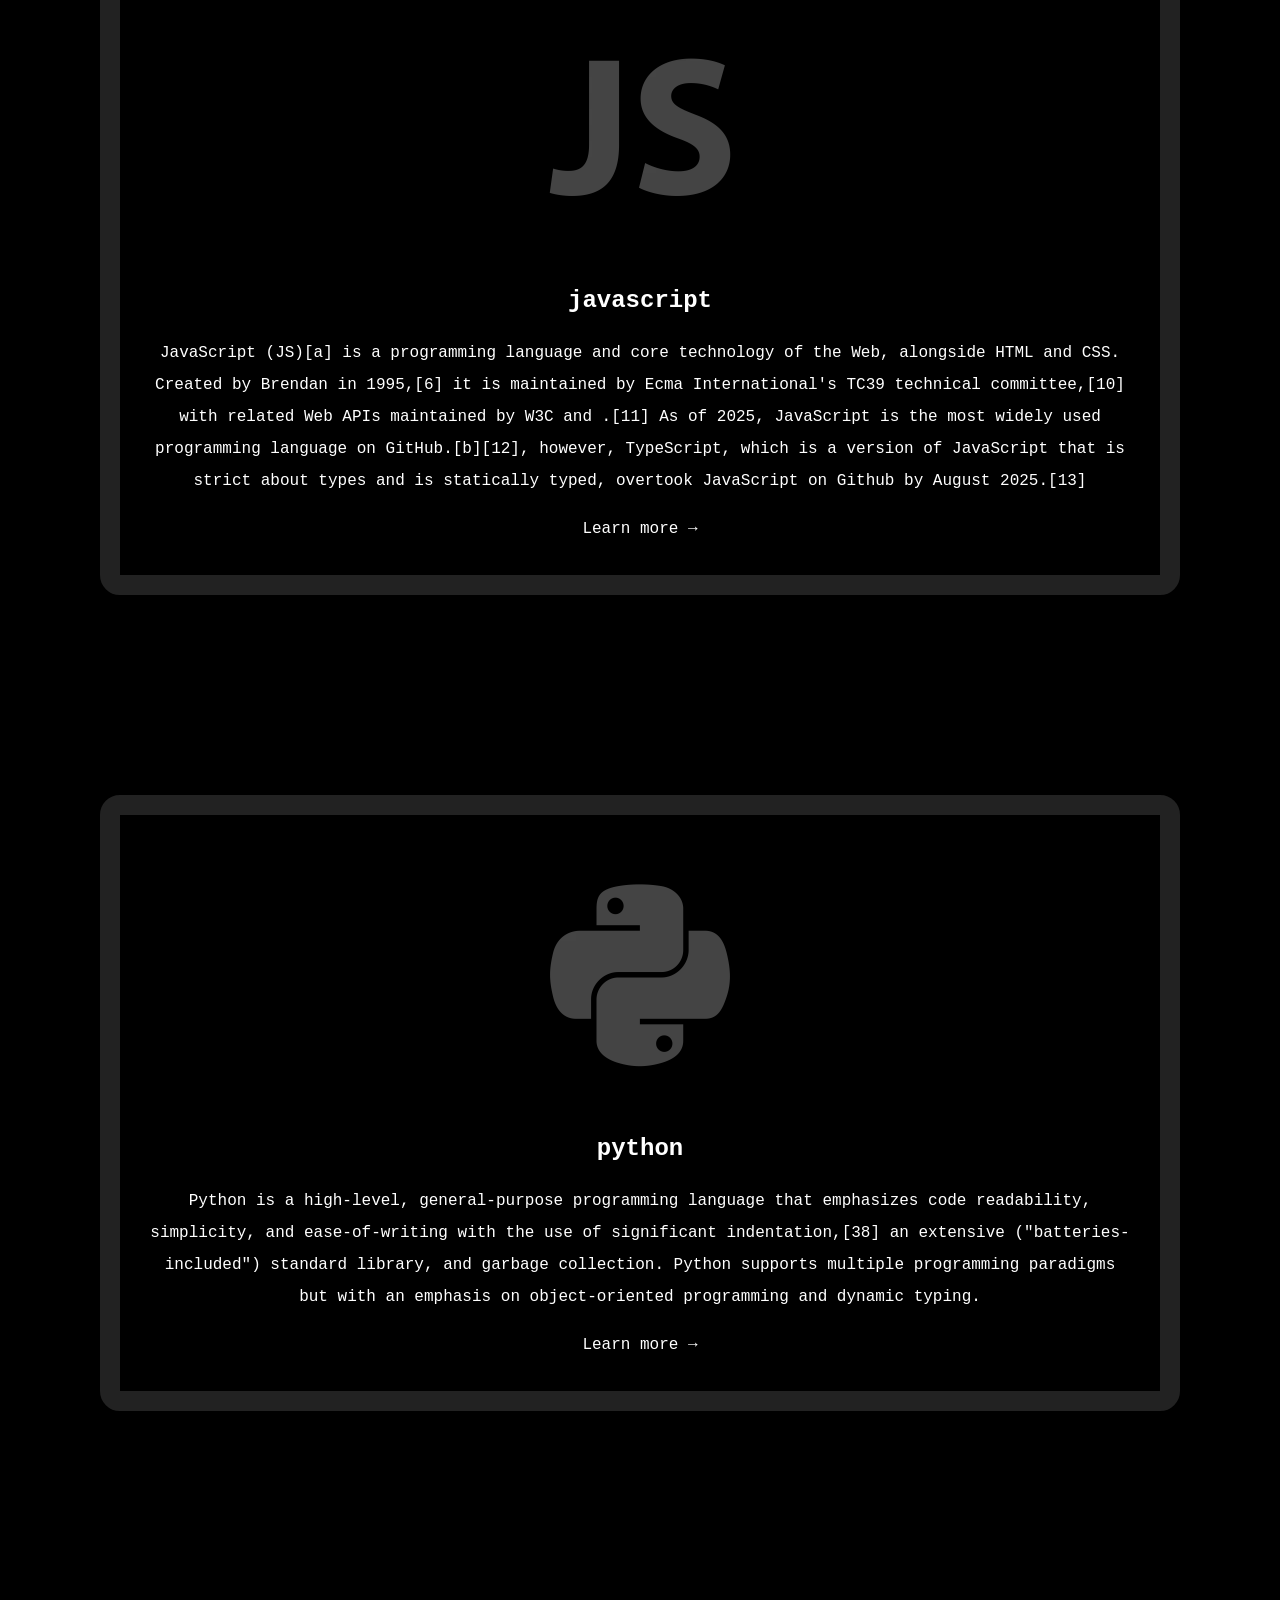
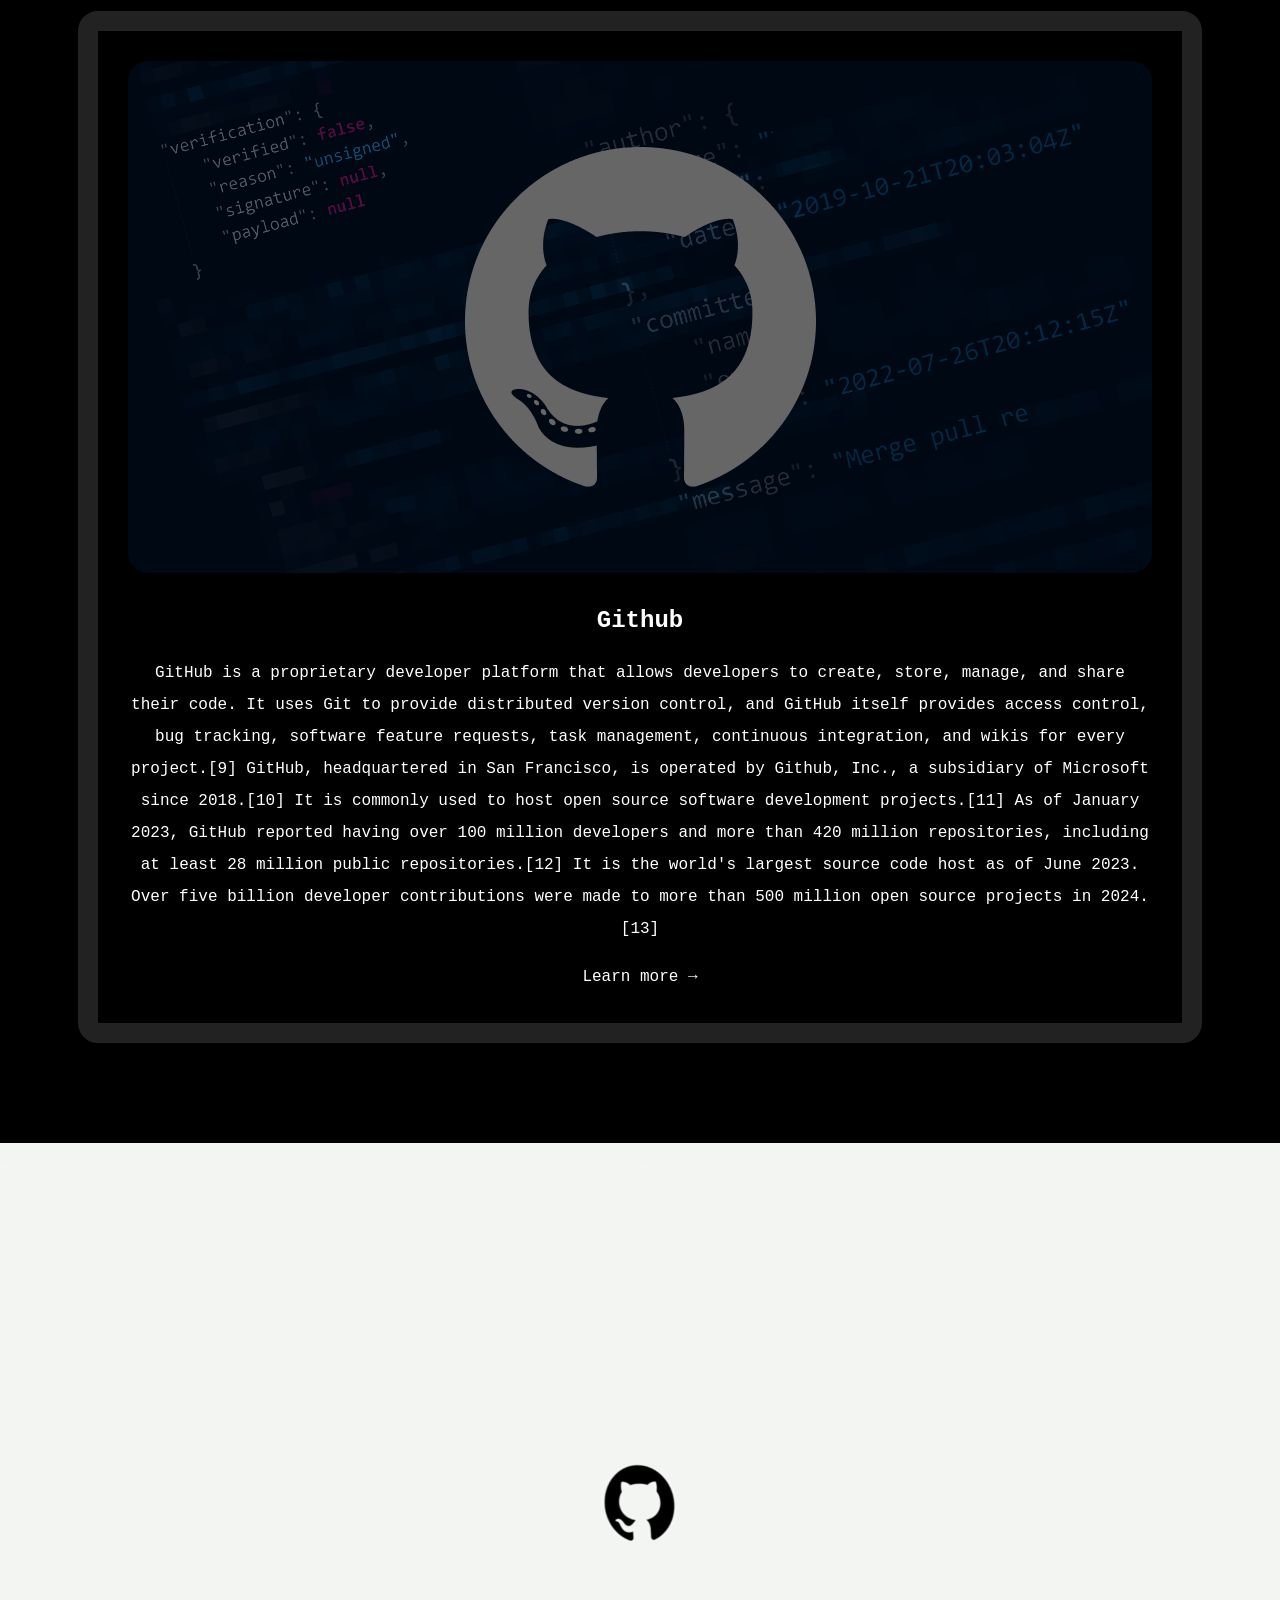
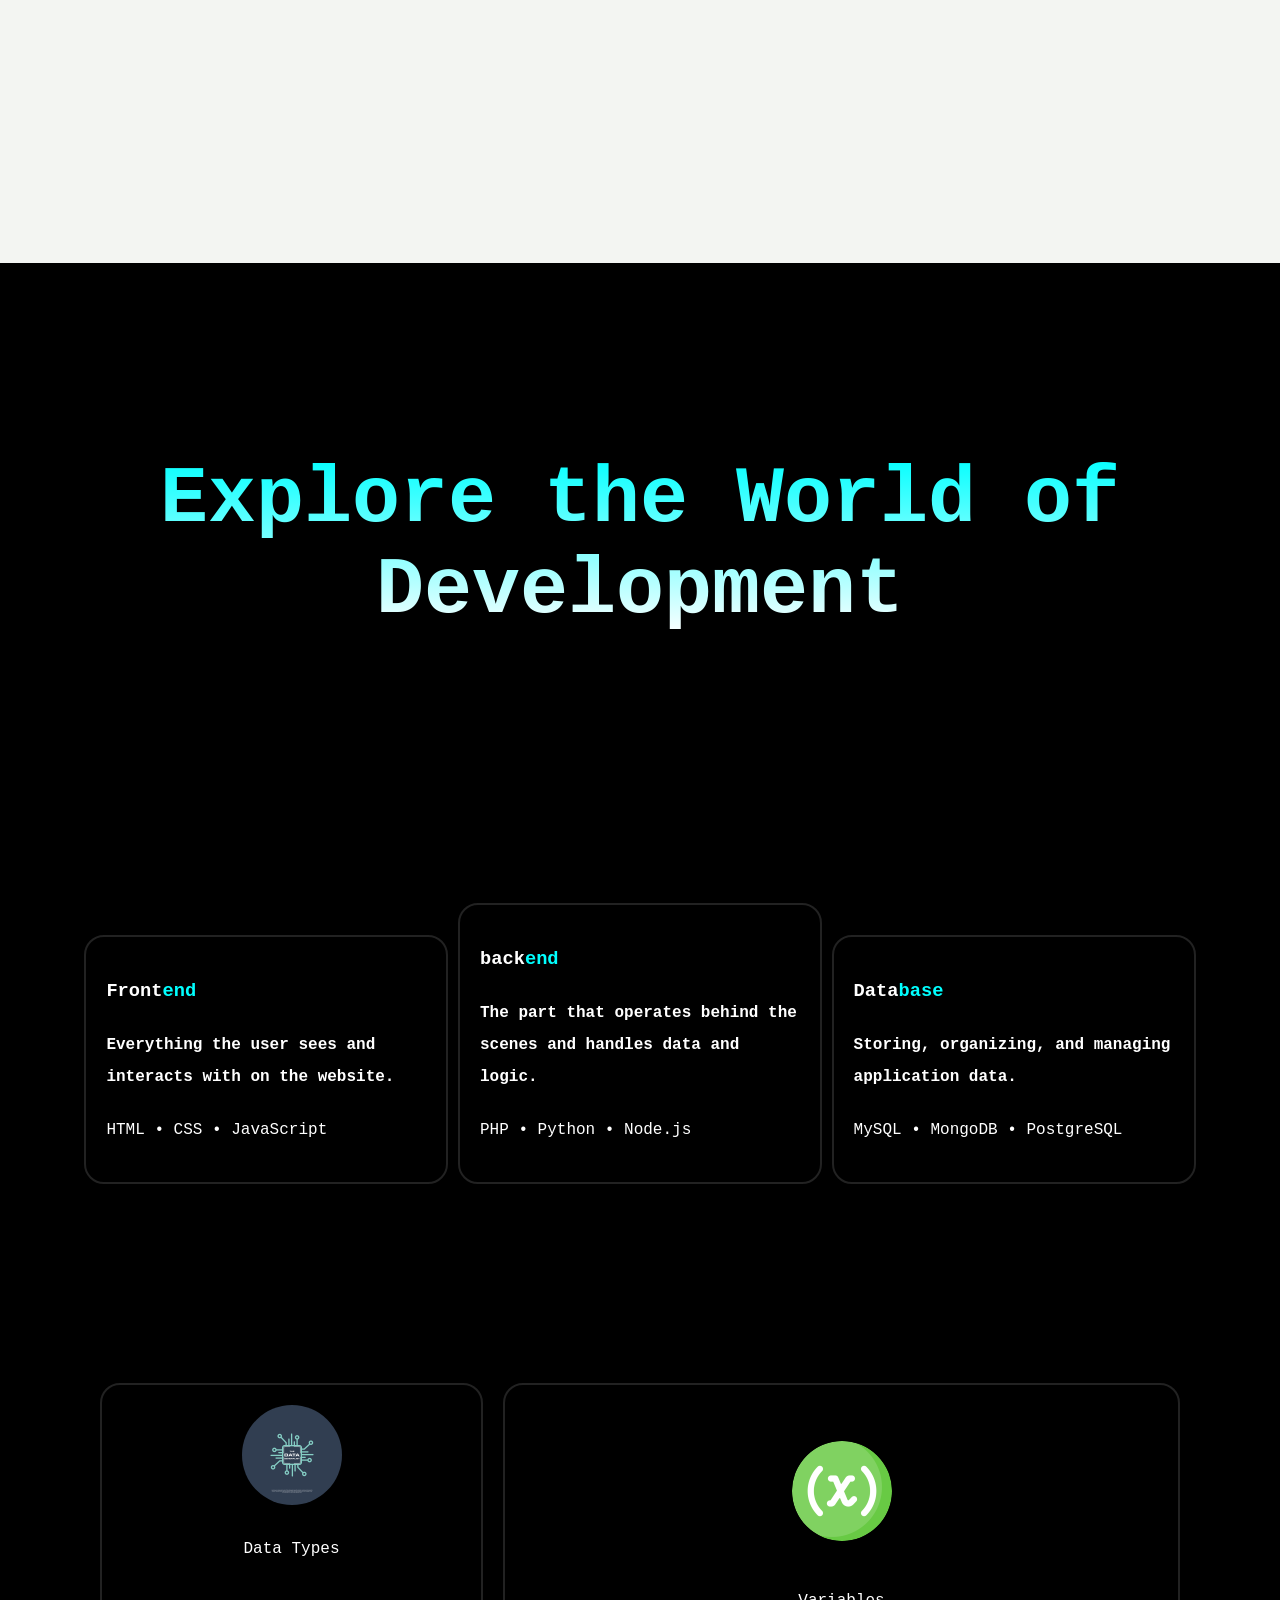
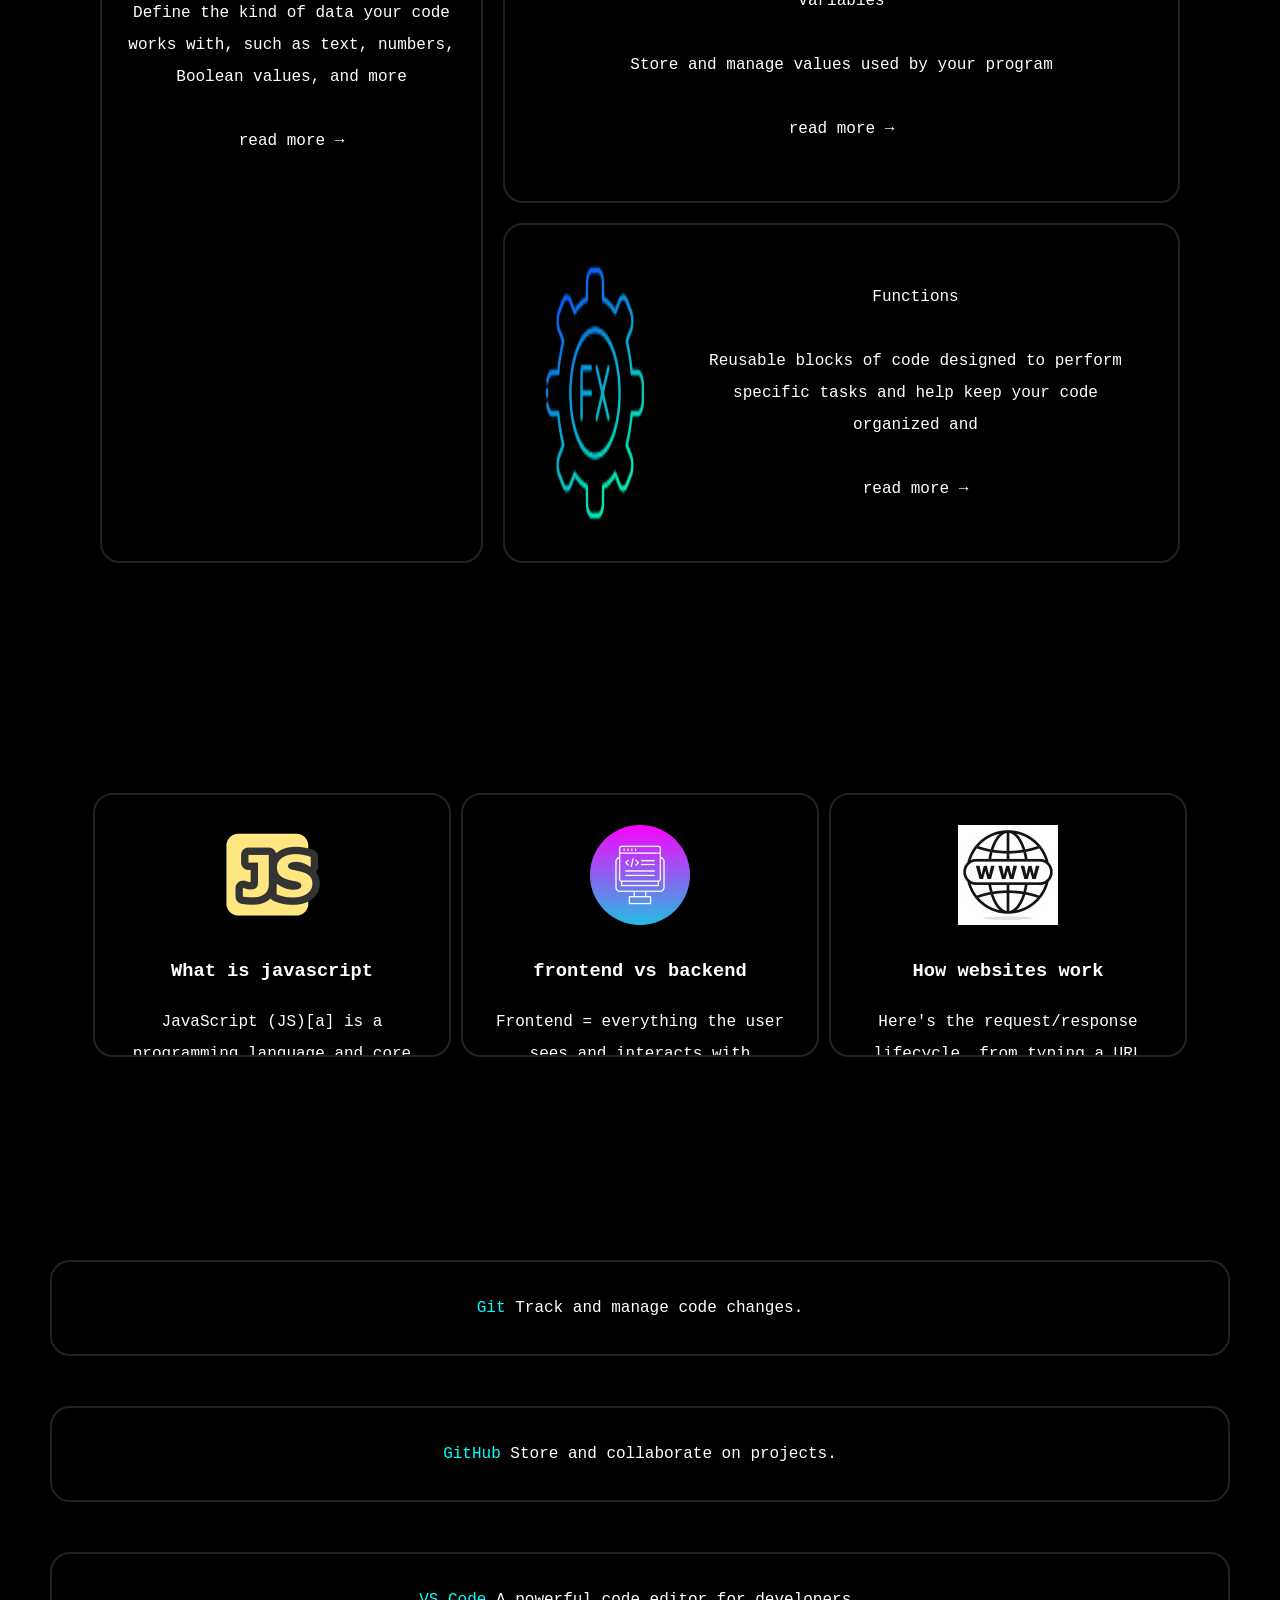
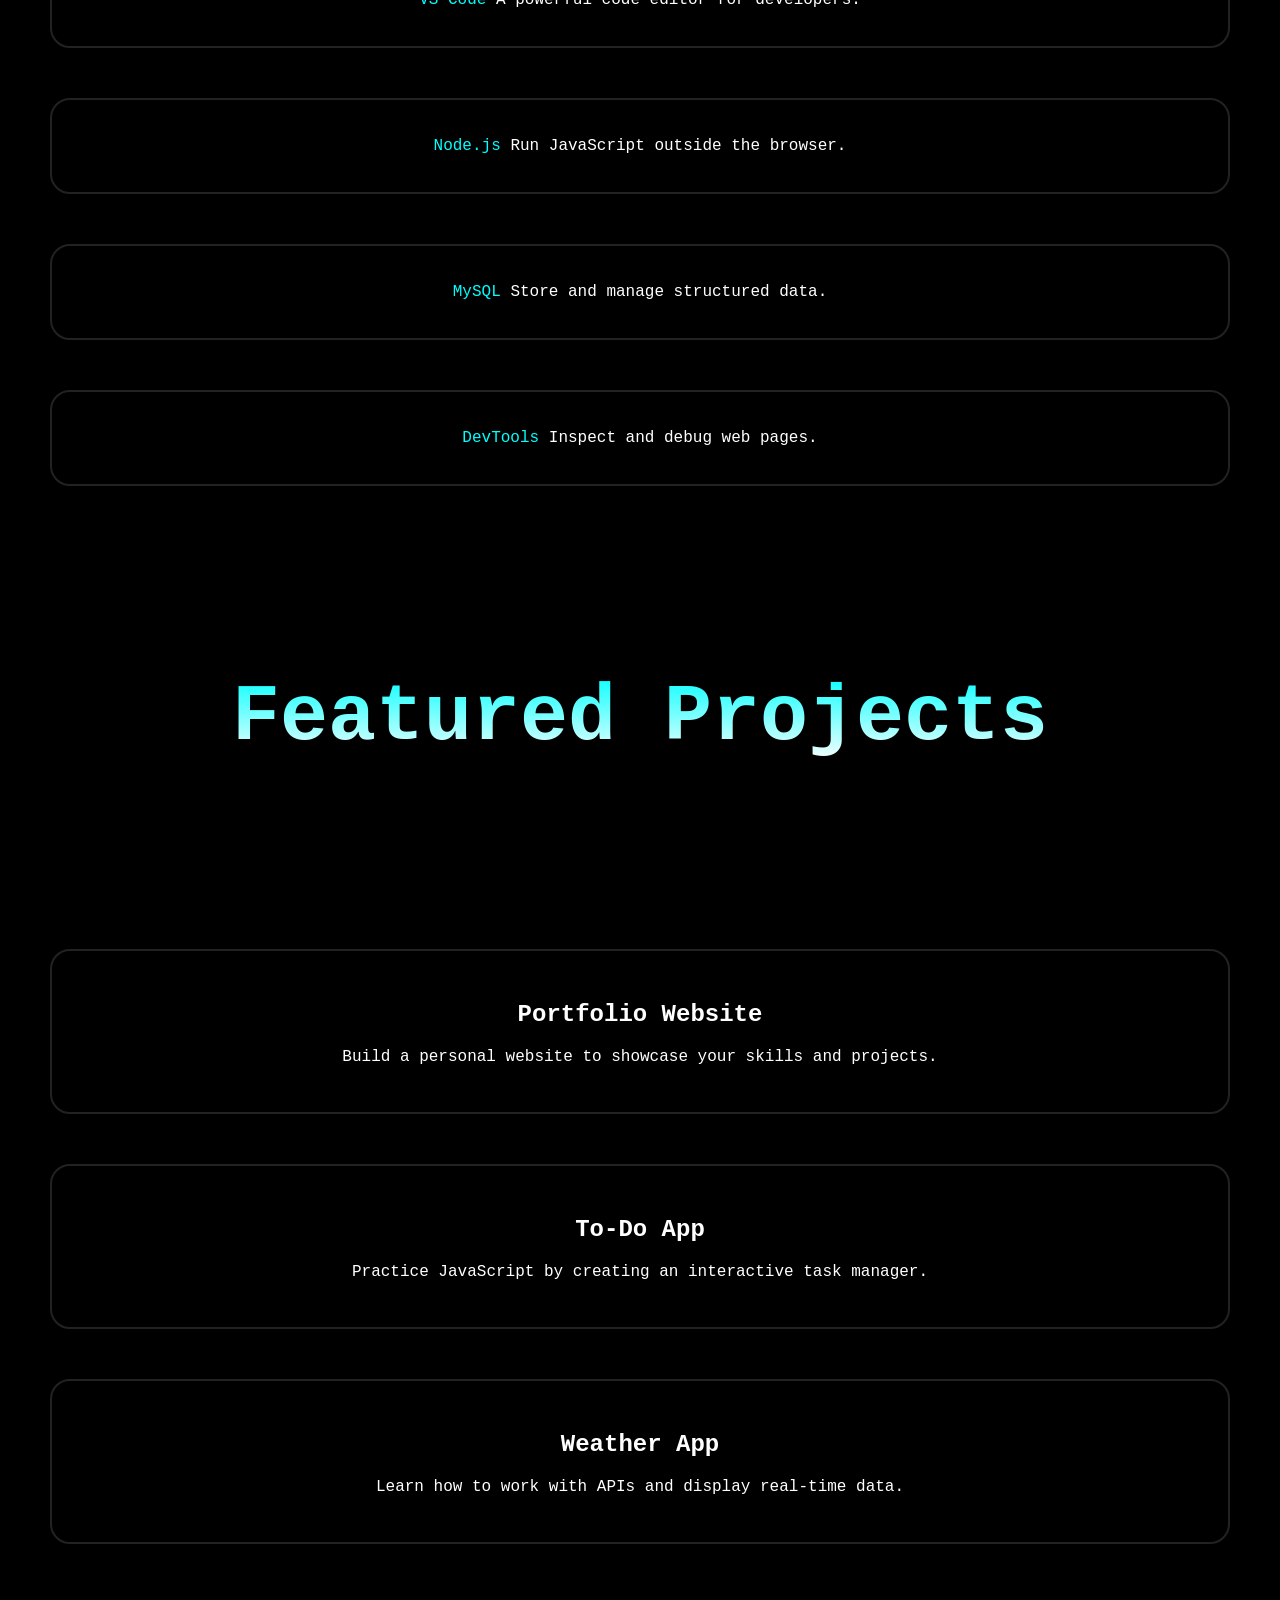
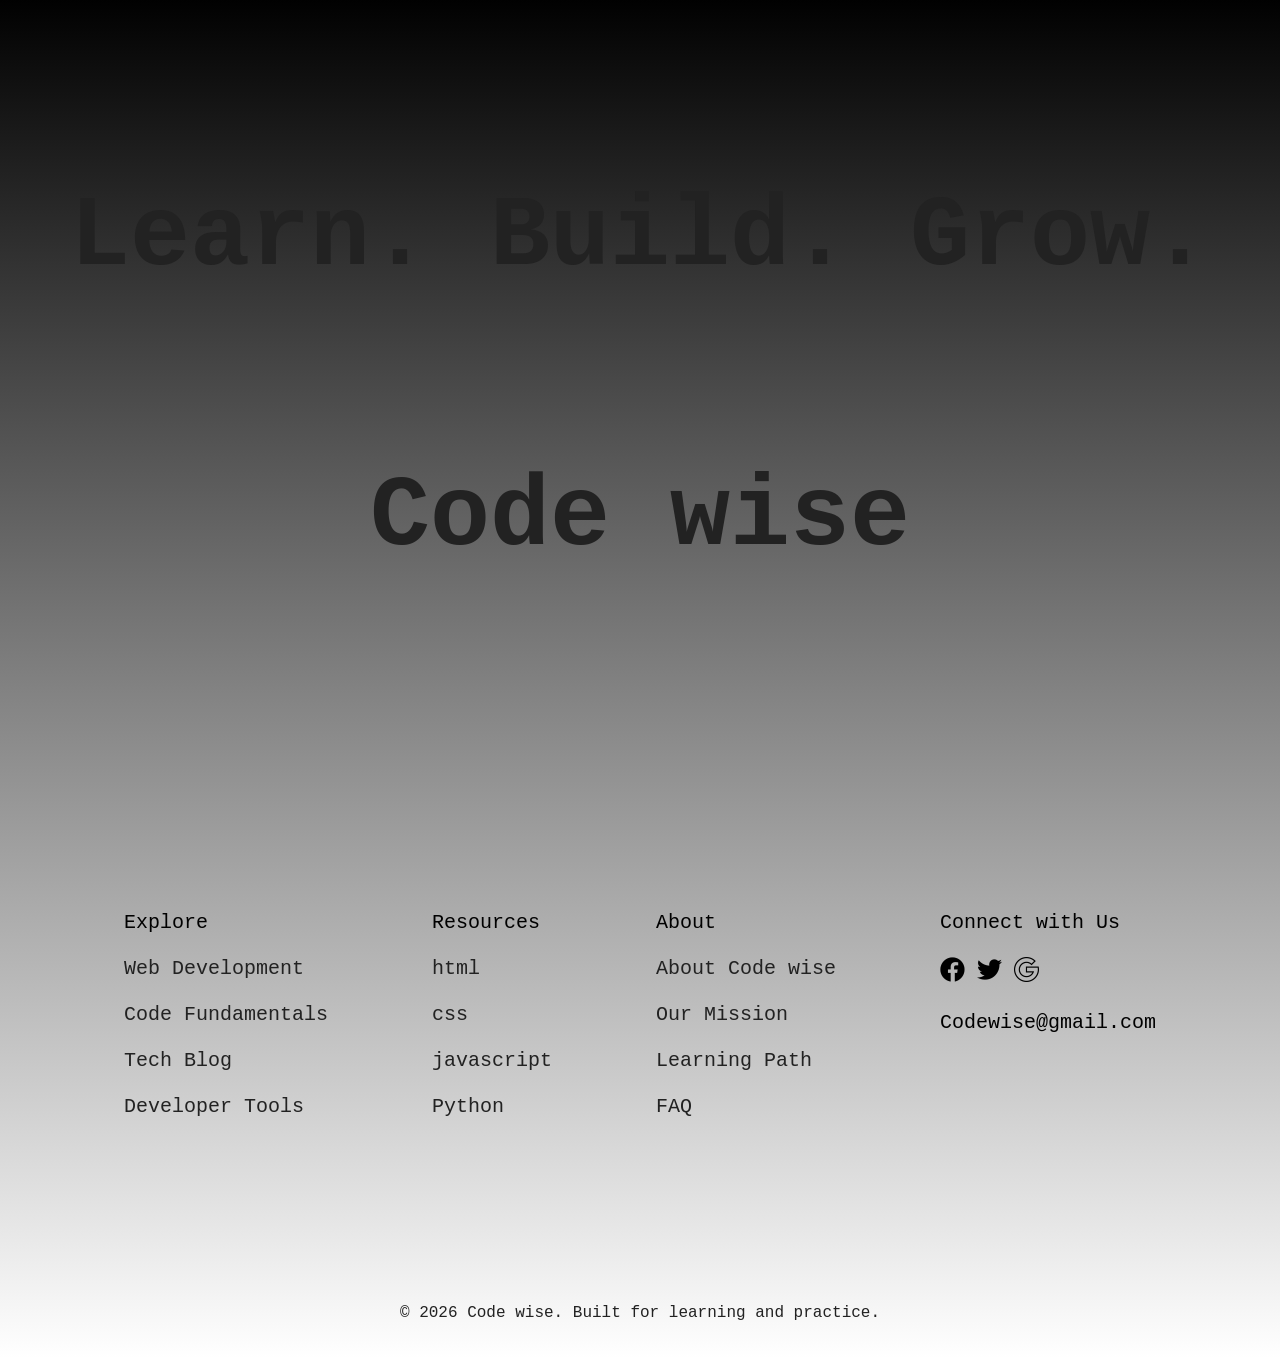
==== commit cccd9eb7: "Add files via upload" ====
--- a/index.html
+++ b/index.html
@@ -2,238 +2,351 @@
 <html lang="en">
     <head>
         <meta charset="UTF-8">
-        <meta name="viewport" content="width=device-width, initial-scale=1.0">
-        <title>Free IDE and Developer tools</title>
-        <link rel="icon" href="Icon-removebg-preview.png">
-        <link rel="preconnect" href="https://fonts.googleapis.com">
-        <link rel="preconnect" href="https://fonts.gstatic.com" crossorigin>
-        <link href="https://fonts.googleapis.com/css2?family=Black+Ops+One&family=Cairo:wght@200..1000&family=Inter:ital,opsz,wght@0,14..32,100..900;1,14..32,100..900&family=Raleway:ital,wght@0,100..900;1,100..900&display=swap" rel="stylesheet">       
+        <meta name="viewport" content="width=device-width, initial-scale=1, minimum-scale=1, maximum-scale=5, user-scalable=yes">
+        <title>Code wise</title>
+        <link rel="icon" href="code.png">
         <link rel="stylesheet" href="style.css">
     </head>
     <body>
-        <div class="navbar1">
-            <img src="RE1Mu3b.png" alt="">
-            <a target="_blank" class="link4" href="https://visualstudio.microsoft.com/free-developer-offers/"><h1>Visual studio</h1></a>
-            <div class="nav-link">home</div>
-            <div class="nav-link">about</div>
-            <div class="nav-link">services</div>
-            <div class="nav-link">contact</div>
-            <div class="item1"><p><a class="link1" target="_blank" href="https://login.microsoftonline.com/common/oauth2/authorize?client_id=499b84ac-1321-427f-aa17-267ca6975798&site_id=501454&response_mode=form_post&response_type=code+id_token&redirect_uri=https%3A%2F%2Fapp.vssps.visualstudio.com%2F_signedin&nonce=0cd1d5ab-ae16-4428-8153-d35b7c62a447&state=realm%3Dapp.vsaex.visualstudio.com%26reply_to%3Dhttps%253A%252F%252Fapp.vsaex.visualstudio.com%252Fgo%252Fprofile%253Fwt.mc_id%253Do~msft~vscom~vssignin%2526ru%253Dhttps%25253A%25252F%25252Fvisualstudio.microsoft.com%25252Fvs%25252Fcommunity%25252F%26ht%3D3%26mkt%3Dar-AE%26protocol%3Dcookieless%26nonce%3D0cd1d5ab-ae16-4428-8153-d35b7c62a447%26lltid%3D2059f35e-39ed-42de-b213-433d280b2dd2&resource=499b84ac-1321-427f-aa17-267ca6975798&cid=0cd1d5ab-ae16-4428-8153-d35b7c62a447&wsucxt=1&githubsi=true&msaoauth2=true&mkt=ar-AE&instance_aware=true">  Get Started </a></p></div>
-            <select class="option" name="" id="">
-                <optgroup  label="tools">
-                    <option value="html">Dev tools</option>
-                    <option value="html">Features</option>
-                    <option value="html">Support</option>
-                    <option value="html">Extensions</option>
-                    <option value="html">Blog</option>
-                </optgroup>
-            </select>
-        </div>
-        <div class="navbar2">
-            Go deep on real code at Microsoft Build. <a class="link2" target="_blank" href="https://build.microsoft.com/en-US/home?wt.mc_ID=msbuild26_gmee_corp_np_oo_vs_wb">learn more</a>
-        </div>
-        <div class="child1">
-            <h1>Visual studio <br> Developer version</h1>
-            <p>A fully-featured, extensible, free IDE for creating modern applications for Android, <br> <br> iOS, Windows, as well as web applications and cloud services.</p>
+        <header class="head">
+            <div class="header">
+                <h1> Code<span>wise</span></h1>
+                <nav>
+                    <a class="nav-link" href="">the blog</a>
+                    <a class="nav-link" href="">Features</a>
+                    <a class="nav-link" href="">Price</a>
+                </nav>
+                <form action="">
+                    <input type="email" placeholder="log in" required name="email">
+                    <input class="sub" type="submit" value="save">
+                </form>
+            </div>
+        </header>
+        <main>
+            <section>
+                <div class="content">
+                    <video src="Build Managed Agents with Gemini API [GqeEu4p3yFs].webm"  width="500" height="350" autoplay muted loop playsinline></video>
+                    <div class="hero">
+                        <p class="paragraph">Explore the World of Technology <br> --- </p>
+                        <h2>It writes code with you,not for you.</h2>
+                        <p>Discover programming languages, modern technologies, and <br> useful resources to build your skills.</p>
+                        <br>
+                        <div class="content-link"><a target="_blank" href="https://www.w3schools.com/">Explore Languages</a></div>
+                        <br><br>
+                        <p class="paragraphs">// used at flux wave  // used at code nest</p>
+                    </div>    
+                </div>
+            </section>
+            <hr>
+            <section>
+                <div class="hero-link">
+                    <p>Popular Programming Languages</p>
+                    <p>Explore the languages that power modern websites, applications, and software.</p>
+                    <br>
+                <div>
+                <div>
+                    <a href="#html5">html5 →</a>
+                    <a href="#css">css →</a>
+                    <a href="#javascript">javascript →</a>
+                    <a href="#python">python →</a>
+                </div>
+            </section>
+            <hr>
+            <section class="cards"> 
+                <div id="html5" class="card">
+                    <img src="458312.webp" alt="html5-logo">
+                    <h2>html5</h2>
+                    <p>HTML5 (Hypertext Markup Language 5) is a markup language used for structuring and presenting hypertext documents on the World Wide Web. It was the fifth and final major HTML version that is now a retired World Wide Web Consortium (W3C) recommendation. The current specification is known as the HTML Living Standard. It is maintained by the Web Hypertext Application Technology Working Group (), a consortium of the major browser vendors (Apple, Google, Mozilla, and Microsoft).</p>
+                    <a class="cards-link" target="_blank" href="https://en.wikipedia.org/wiki/HTML5">Learn more →</a>
+                </div>
+                <div  id="css" class="card">
+                    <img src="14776630.png" alt="css-logo">
+                    <h2>css</h2>
+                    <p>Cascading Style Sheets (CSS) is a style sheet language used for specifying the presentation and styling of a document written in a markup language, such as HTML or XML (including XML dialects such as SVG, MathML, or XHTML).[2] CSS is a cornerstone technology of the World Wide Web, alongside HTML and JavaScript.</p>
+                    <a class="cards-link" target="_blank" href="https://en.wikipedia.org/wiki/CSS">Learn more →</a>
+                </div>
+                <div  id="javascript" class="card">
+                    <img src="458317.webp" alt="javascript-logo">
+                    <h2>javascript</h2>
+                    <p>JavaScript (JS)[a] is a programming language and core technology of the Web, alongside HTML and CSS. Created by Brendan  in 1995,[6] it is maintained by Ecma International's TC39 technical committee,[10] with related Web APIs maintained by W3C and .[11] As of 2025, JavaScript is the most widely used programming language on GitHub.[b][12], however, TypeScript, which is a version of JavaScript that is strict about types and is statically typed, overtook JavaScript on Github by August 2025.[13]</p>
+                    <a class="cards-link" target="_blank" href="https://en.wikipedia.org/wiki/JavaScript">Learn more →</a>
+                </div>
+                <div  id="python" class="card">
+                    <img src="458172.webp" alt="python-logo">
+                    <h2>python</h2>
+                    <p>Python is a high-level, general-purpose programming language that emphasizes code readability, simplicity, and ease-of-writing with the use of significant indentation,[38] an extensive ("batteries-included") standard library, and garbage collection. Python supports multiple programming paradigms but with an emphasis on object-oriented programming and dynamic typing.</p>
+                    <a class="cards-link" target="_blank" href="https://en.wikipedia.org/wiki/Python_(programming_language)">Learn more →</a>
+                </div>
+                <div class="card">
+                    <img class="github" src="thumbnail.webp" alt="github-green-logo">
+                    <h2>Github</h2>
+                    <p>GitHub is a proprietary developer platform that allows developers to create, store, manage, and share their code. It uses Git to provide distributed version control, and GitHub itself provides access control, bug tracking, software feature requests, task management, continuous integration, and wikis for every project.[9] GitHub, headquartered in San Francisco, is operated by Github, Inc., a subsidiary of Microsoft since 2018.[10]
+                    It is commonly used to host open source software development projects.[11] As of January 2023, GitHub reported having over 100 million developers and more than 420 million repositories, including at least 28 million public repositories.[12] It is the world's largest source code host as of June 2023. Over five billion developer contributions were made to more than 500 million open source projects in 2024.[13]</p>
+                    <a target="_blank" class="cards-link" href="https://en.wikipedia.org/wiki/GitHub">Learn more →</a>
+                </div>
+            </section>
+            <section>
+                <div>
+                    <video src="Github Ad (motion graphics) [W6m57Ix9Thk].webm"  width="100%" height="" autoplay muted loop playsinline></video>
+                </div>
+            </section class="line">
+            <section>
+                <h6>Explore the World of Development</h6>
+               <div class="contents">
+                    <div class="card-parent">
+                        <div class="card-child">
+                            <h3>Front<span>end</span></h3>
+                            <h4>Everything the user sees and interacts with on the website.</h4>
+                            <p>HTML • CSS • JavaScript</p>
+                        </div>
+                        <div class="card-child">
+                            <h3>back<span>end</span></h3>
+                            <h4>The part that operates behind the scenes and handles data and logic.</h4>
+                            <p>PHP • Python • Node.js</p>
+                        </div>
+                        <div class="card-child">
+                            <h3>Data<span>base</span></h3>
+                            <h4>Storing, organizing, and managing application data.</h4>
+                            <p>MySQL • MongoDB • PostgreSQL</p>
+                        </div>
+                    </div>
+               </div>
+            </section>
+            <section class="grid-area">
+                <div class="grid nav">
+                    <p>
+                        <img src="9757564.png" alt="Variables_logo">
+                        <br><br>
+                        Variables
+                        <br><br>
+                        Store and manage values used by your program
+                        <br><br>
+                        <a class="grid_link" target="_blank" href="https://www.w3schools.com/programming/prog_variables.php">read more →</a>
+                    </p>
+                   
+                </div>
+                <div class="grid side-left">
+                    <img src="cn59mnf3m7b7n1w8p7f74z0ve7_image.png" alt="Data_Types_logo">
+                    <p>
+                        Data Types
+                        <br><br>
+                        Define the kind of data your code works with, such as text, numbers, Boolean values, and more
+                        <br><br>
+                        <a class="grid_link" target="_blank" href="https://www.w3schools.com/programming/prog_data_types.php">read more →</a>
+                    </p>
+                </div>
+                <div class="grid cont">
+                    <img src="6373792.png" alt="Functions_logo">
+                    <p>
+                        Functions
+                        <br><br>
+                        Reusable blocks of code designed to perform specific tasks and help keep your code organized and
+                        <br><br>
+                        <a class="grid_link" target="_blank" href="https://www.w3schools.com/programming/prog_functions.php">read more →</a>
+                    </p>
+                </div>
+            </section>
+            <section>
+               <div class="blog-parent">
+                    <div class="blog-child">
+                        <img src="javascript-8543231_1280.png" alt="javascript_logo">
+                        <h3>What is javascript</h3>
+                        <p>JavaScript (JS)[a] is a programming language and core technology of the Web, alongside HTML and CSS. Created by Brendan in 1995,[6] it is maintained by Ecma International's TC39 technical committee,[10] with related Web APIs maintained by W3C and .[11] As of 2025, JavaScript is the most widely used programming language on GitHub.[b][12], however, TypeScript, which is a version of JavaScript that is strict about types and is statically typed, overtook JavaScript on Github by August 2025.[13]</p>
+                    </div>
+                    <div class="blog-child">
+                        <img src="14320557.png" alt="frontend_logo">
+                        <h3>frontend vs backend</h3>
+                        <p>Frontend = everything the user sees and interacts with directly (UI, layout, interactivity, state in the browser).
+                        Backend = everything that powers the app behind the scenes (data, business logic, auth, APIs, infrastructure).
+                        Frontend Development
+                        What you work on:
+                        UI/UX implementation (HTML, CSS, JS/TS frameworks like React, Vue, Svelte)
+                        State management, client-side routing, performance (rendering, bundle size)
+                        Accessibility, responsiveness, cross-browser behavior
+                        Pros:
+                        Immediate visual feedback — fast iteration loop
+                        High demand for developers who can bridge design and engineering
+                        Skills transfer well to product/design thinking
+                        Cons:
+                        Fragmented ecosystem — tooling and "best practices" shift fast
+                        Harder to reason about correctness (browser quirks, async UI state)
+                        Can become repetitive (CRUD forms, layout tweaks) without deeper architecture challenges
+                        Backend Development
+                        What you work on:
+                        APIs (REST/GraphQL), databases, authentication, authorization
+                        System design: scalability, caching, queues, data modeling
+                        DevOps-adjacent concerns: deployment, monitoring, security
+                        Pros:
+                        More stable core concepts (SQL, HTTP, data modeling don't change every year)
+                        Deeper architectural problems — better for building strong engineering fundamentals
+                        Backend skills generalize across languages/stacks more easily
+                        Cons:
+                        Slower feedback loop (no visual result to check against)
+                        Debugging can be harder (distributed systems, race conditions, infra issues)
+                        Less "instant gratification" — harder to stay motivated as a beginner
+                        Recommendation
+                        Given your stated goal — building software that looks and feels professional, and going full-stack — don't pick one to abandon the other. But if you need a place to go deep first, go backend first:
+                        Backend fundamentals (data modeling, API design, auth) are what make frontend work coherent. A polished UI backed by a bad API design will always feel fragile.
+                        It's easier to pick up a frontend framework once you understand what data it's consuming and why, than the reverse.
+                        Practical path: build 1–2 small full-stack projects where you deliberately design the backend (schema + API contract) before touching the UI. That forces you to think in terms of clean architecture rather than just wiring components to whatever endpoint exists.
+                        If you want, I can sketch a project structure (e.g., a REST API + React frontend) that reflects clean separation of concerns as a learning reference.
+                        </p>      
+                    </div>
+                    <div class="blog-child">
+                        <img src="www-internet-globe-grid_78370-2008.jpg" alt="www-internet-globe-grid">
+                        <h3>How websites work</h3>
+                        <p>Here's the request/response lifecycle, from typing a URL to seeing the page rendered.
+
+                        1. DNS Resolution
+                        You type example.com into the browser.
+                        The browser needs an IP address, so it queries a DNS resolver (usually your ISP's or a public one like Cloudflare's 1.1.1.1).
+                        DNS resolves the domain to an IP address (e.g., 93.184.216.34) through a hierarchy: root servers → TLD servers → authoritative name servers.
+                        2. Establishing a Connection
+                        Browser opens a TCP connection to that IP on port 443 (HTTPS) or 80 (HTTP).
+                        If HTTPS, a TLS handshake happens: the server presents a certificate, keys are exchanged, and an encrypted channel is established.
+                        3. HTTP Request
+                        Browser sends an HTTP request to the server, e.g.:
+                        GET /index.html HTTP/1.1
+                        Host: example.com
+                        This includes headers (cookies, user-agent, accept types, etc.).
+                        4. Server Processing
+                        This is where backend logic happens:
+                        A web server (Nginx, Apache) or app server receives the request.
+                        It routes the request to your application code (Node.js, Django, Rails, etc.).
+                        The app may query a database, apply business logic, and build a response — either:
+                        Server-side rendered (SSR): full HTML is generated and sent back.
+                        API response: JSON data sent back, and the frontend renders it (common in SPAs like React apps).
+                        5. HTTP Response
+                        Server sends back a response:
+                        HTTP/1.1 200 OK
+                        Content-Type: text/html
+                        <html>...</html>
+                        Status codes matter here: 200 (OK), 301 (redirect), 404 (not found), 500 (server error), etc.
+                        6. Browser Rendering
+                        The browser takes the HTML/CSS/JS and builds the page:
+                        Parse HTML → builds the DOM (Document Object Model)
+                        Parse CSS → builds the CSSOM
+                        Combines both into a Render Tree
+                        Layout — calculates position/size of every element
+                        Paint — draws pixels to the screen
+                        JavaScript execution — attaches event listeners, may fetch more data (AJAX/fetch calls), modifies the DOM dynamically
+                        7. Ongoing Interaction
+                        Any further data fetching (e.g., clicking a button that loads more content) typically triggers additional API calls (fetch/axios) directly from JavaScript, without a full page reload — this is the foundation of modern SPAs.
+                        Where frontend vs backend fits in this flow
+                        Stage	Layer
+                        DNS, TCP, TLS	Infrastructure/network
+                        Request routing, DB queries, business logic	Backend
+                        HTML/CSS/JS parsing, rendering, interactivity	Frontend
+                        Why this matters for you as a full-stack dev
+                        Understanding this flow is what separates developers who can "make things work" from those who can debug performance issues, design efficient APIs, and reason about where a bug actually lives (client vs. server vs. network). A few practical takeaways:
+                        Slow page load? Check DNS/TLS overhead, server response time, and render-blocking resources separately — they're different problems with different fixes.
+                        SSR vs. client-rendered SPA is an architectural decision with real trade-offs (SEO, time-to-interactive, server load) — not just a framework preference.
+                        If you want, I can walk through a concrete example (e.g., what happens end-to-end when a React app calls a Node/Express API) to make this more concrete for your current stack.</p>
+                    </div>
+               </div>
+            </section>
             <br>
-            <p class="Download"> <a class="link3" target="_blank" href="https://visualstudio.microsoft.com/thank-you-downloading-visual-studio/?sku=Community&channel=Stable&version=VS18&source=VSLandingPage&passive=false&cid=2500">Download</a></p>
-        </div>
-        <div class="child2">
-            <h2>Everything you need all in one place</h2>
-            <div class="card">
-                <img src="flexibility-icon.svg" alt="Flexibility">
-                <h3>Flexibility</h3>
-                <p>Build apps for any platform</p>
-            </div>    
-            <div class="card">
-                <img src="productive-icon.svg" alt="Productivity">
-                <h3>Productivity</h3>
-                <p>Designers, editors</p>
-            </div>    
-            <div class="card">
-                <img src="Ecosystem-icon.svg" alt="Ecosystem">
-                <h3>Ecosystem</h3>
-                <p>Access to thousands of extensions</p>
-            </div>    
-            <div class="card">
-                <img src="Languages-icon.svg" alt="Languages">
-                <h3>Languages</h3>
-                <p>Code in C#, Visual Basic, F#, C++, HTML, JavaScript, TypeScript, Python, and more</p>
-            </div>   
-            <div class="card">
-                <img src="13410929.png" alt="high performance">
-                <h3>high performance</h3>
-                <p>Fast execution and lightweight resource management</p>
-            </div>    
-            <div class="card">
-                <img src="4671217.png" alt="Customization">
-                <h3>Customization</h3>
-                <p>Personalize themes, shortcuts, and workspace settings</p>
-            </div>    
-            <div class="card">
-                <img src="10055338.png" alt="Version Control">
-                <h3>Version Control</h3>
-                <p>Built-in Git support for tracking changes seamlessly</p>
-            </div>    
-            <div class="card">
-                <img src="OIP.jpg" alt="Secure & Reliable">
-                <h3>Secure & Reliable</h3>
-                <p>Protect your source code with safe local environments</p>
-            </div>    
-            <div class="card">
-                <img src="2170714.png" alt="Community & Support">
-                <h3>Community & Support</h3>
-                <p>Connect with millions of developers and get instant help</p>
-            </div>    
-            <div class="card">
-                <img src="5586288.png" alt="Cloud Integration">
-                <h3>Cloud Integration</h3>
-                <p>Sync your projects across multiple devices effortlessly</p>
-            </div>    
-            <img class="back" src="transparent-image.png" alt="visual-studio-logo">
-        </div>
-        <div class="child3">
-            <img src="workload-screen.png" alt="workload-installer">
-            <div>
-                <h4> Lightweight and modular <br> installation </h4>
-                <p>Craft your ideal development environment</p>
-                <p>A brand-new workload-based installer optimizes your installation to make sure you have <br> everything you need and nothing you don’t.</p>
+            <section>
+                <div>
+                    <p class="tools">
+                        <span>Git</span>
+                        Track and manage code changes.
+                    </p>
+                    <p class="tools">
+                        <span>GitHub</span>
+                        Store and collaborate on projects.
+                    </p>
+                    <p class="tools">
+                        <span>VS Code</span>
+                       A powerful code editor for developers.
+                    </p>
+                    <p class="tools">
+                        <span>Node.js</span>
+                       Run JavaScript outside the browser.
+                    </p>
+                    <p class="tools">
+                        <span>MySQL</span>
+                       Store and manage structured data.
+                    </p>
+                    <p class="tools">
+                        <span>DevTools</span>
+                       Inspect and debug web pages.
+                    </p>
+                </div>
+            </section>
+            <section>
+                <h6>Featured Projects</h6>
+                <div class="last_section">
+                    <h2>Portfolio Website</h2>
+                    <p>Build a personal website to showcase your skills and projects.</p>
+                </div>
+                  <div class="last_section">
+                    <h2>To-Do App</h2>
+                    <p>Practice JavaScript by creating an interactive task manager.</p>
+                </div>
+                  <div class="last_section">
+                    <h2>Weather App</h2>
+                    <p>Learn how to work with APIs and display real-time data.</p>
+                </div>
+            </section>
+            <section></section>        
+        </main>
+        <footer>
+            <div class="foot_start">
+                <h5>Learn. Build. Grow.</h5>
+                <h5>Code wise</h5>
+                <p></p>
+                <div class="flex_foot">
+                    <p>
+                        Explore
+                        <br><br>
+                        <a href="">Web Development</a>
+                        <br><br>
+                        <a href="">Code Fundamentals</a>
+                        <br><br>
+                        <a href="">Tech Blog</a>
+                        <br><br>
+                        <a href="">Developer Tools</a>
+                    </p>
+                    <p>
+                        Resources
+                        <br><br>
+                        <a href="#html5">html</a>
+                        <br><br>
+                        <a href="#css">css</a>
+                        <br><br>
+                        <a href="#javascript">javascript</a>
+                        <br><br>
+                        <a href="#python">Python</a>
+                    </p>
+                    <p>
+                        About
+                        <br><br>
+                        <a href="">About Code wise</a>
+                        <br><br>
+                        <a href="">Our Mission</a>
+                        <br><br>
+                        <a href="">Learning Path</a>
+                        <br><br>
+                        <a href="">FAQ</a>
+                    </p>
+                    <p>
+                        Connect with Us
+                        <br><br>
+                        <img src="2175193.png" alt="face_book_logo">
+                        <img src="733635.png" alt="x-logo">
+                        <img src="1240979.png" alt="google-logo">
+                        <br><br>
+                         Codewise@gmail.com
+                    </p>
+                   
+                </div>
+                <div class="logo">
+                    <p class="last_foot">
+                        © 2026 Code wise. Built for learning and practice.
+                    </p>
+                </div>
             </div>
-        </div> 
-        <div class="child4">
-            <img src="Stay-up-to-date-1.svg" alt="Cloud-connected">
-            <div>
-                <h4> Cloud-connected</h4>
-                <p>Stay up to date & in the know</p>
-                <p>Code more efficiently with built-in and downloaded features</p>
-                <p>Collaborate seamlessly without leaving the editor</p>
-                <br>
-                <a class="link5" target="_blank" href="https://visualstudio.microsoft.com/vs/cloud-connected/">Learn more about cloud-connected features → </a>
-            </div>
-        </div>
-        <div class="child5">
-            <img src="vs-comm-benefit-shape.svg" alt="Exciting benefits">
-            <div>
-                <h4>Exciting benefits</h4>
-                <p>
-                    When you sign into Visual Studio Community, you get access to a broad set of free developer  tools, selected Xamarin University courses on-demand, Pluralsight training, Azure credits, and  more as part of Visual Studio Dev Essentials.
-                </p>
-                <p>
-                    <a class="link6" target="_blank" href="https://visualstudio.microsoft.com/dev-essentials/">Learn about Visual Studio Dev Essentials →</a>
-                </p>
-            </div>
-        </div>
-        <div class="child6">
-            <img src="R.png" alt="github-logo">
-          <div>
-            <h4>Built to work <span>with GitHub</span></h4>
-            <p class="github">Visual Studio connects directly to your GitHub workflow — <br> review, ship, and monitor without leaving the editor.</p>
-    
-            <h5 class="github">🔀 Pull Requests</h5>    
-            <p class="github">Review, comment, and merge without leaving the editor</p> 
-
-            <h5 class="github" >⚡GitHub Actions</h5>
-            <p class="github">Monitor your CI/CD pipelines in real time</p>
-
-            <h5 class="github">💻 Codespaces</h5>
-            <p class="github">Spin up a full dev environment in seconds</p>
-          </div>
-        </div>
-        <div class="footer1">
-            <p>Follow us</p>
-            <a href="https://x.com/Microsoft?lang=ar">
-                 <img src="icons8-x (1).svg" alt="x-logo">
-            </a>
-            <a href="  https://www.facebook.com/MicrosoftAE/?brand_redir=20528438720&locale=ar_AR#">
-                 <img src="icons8-facebook.svg" alt="facebook-logo">
-            </a>
-            <a href="https://www.linkedin.com/company/microsoft">
-                <img src="icons8-linkedin (1).svg" alt="linkedin-logo">
-            </a>
-            <a href="https://www.youtube.com/microsoft">
-                <img src="icons8-youtube (1).svg" alt="youtube-logo">
-            </a>
-
-            <a href="https://www.tiktok.com/@microsoft?lang=ar">
-                <img src="icons8-tiktok.svg" alt="tiktok-logo">
-            </a>
-           <div class="footer2">
-                <p><a class="link6" target="_blank" href="https://visualstudio.microsoft.com/dev-essentials/">Dev Essentials</a></p>
-
-                <p>|</p>
-
-                <p><a class="link6" target="_blank" href="https://visualstudio.microsoft.com/dev-essentials/">Developer Community</a></p>
-
-                <p>|</p>
-
-                <p>Blogs:</p>
-
-                <p><a class="link6" target="_blank" href="https://devblogs.microsoft.com/visualstudio/">visual studio</a></p>
-
-                <p><a class="link6" target="_blank" href="https://devblogs.microsoft.com/dotnet/">.Net</a></p>
-           </div>
-        </div>
-        <hr class="line1">
-       <div class="parent">
-            <div class="footer3">
-                <h4>What's new</h4>
-                <p>Surface Pro</p>
-                <p>Surface Laptop</p>
-                <p>Surface Laptop Ultra</p>
-                <p>Surface RTX Spark Dev Box</p>
-                <p>Copilot for organizations</p> 
-                <p>Copilot for personal use</p>
-                <p>Explore Microsoft products</p>
-                <p>Windows 11 apps</p>  
-            </div>
-            <div class="footer3">
-                <h4>Microsoft Store</h4>
-                <p>Account profile</p>
-                <p>Download Center</p>
-                <p>Microsoft Store support</p>
-                <p>Returns</p>
-                <p>Order tracking</p>
-                <p>Certified Refurbished</p>
-                <p>Microsoft Store Promise</p>
-                <p>Flexible Payments</p>
-            </div>
-             <div class="footer3">
-                <h4>Education</h4>
-                <p>Microsoft in education</p>
-                <p>Devices for education</p>
-                <p>Microsoft 365 Education</p>
-                <p>How to buy for your school</p>
-                <p>Order tracking</p>
-                <p>Educator training and development</p>
-                <p>Deals for students and parents</p>
-                <p>AI for education</p>
-            </div>
-            
-            <div class="footer3">
-                <h4>Developer & IT</h4>
-                <p>Azure</p>
-                <p>Microsoft Developer</p>
-                <p>Microsoft Learn</p>
-                <p>Support for AI marketplace apps</p>
-                <p>Microsoft Tech Community</p>
-                <p>Microsoft Marketplace</p>
-                <p>Microsoft Marketplace</p>
-                <p>Software companies</p>
-            </div>
-               <div class="footer3">
-                <h4>Business</h4>
-                <p>Microsoft AI</p>
-                <p>Microsoft Security</p>
-                <p>Dynamics 365</p>
-                <p>Microsoft 365</p>
-                <p>Microsoft Power Platform</p>
-                <p>Microsoft Teams</p>
-                <p>Microsoft 365 Copilot</p>
-                <p>Small Business</p>
-            </div>
-       </div>
-       <div class="footer4">
-        <p>2026 microsoft corporation. All rights reserved</p>
-       </div>
+        </footer>
     </body>
-</html>
+</html>
--- a/style.css
+++ b/style.css
@@ -1,227 +1,725 @@
- body {
-  margin: 0;
-  overflow-x: hidden;
-  font-family: "Raleway", sans-serif;
-  font-optical-sizing: auto;
-  font-style: normal;
-}
- .navbar1 {
-  position: relative;
-  padding-left: 70px;
-  background-color: white;
-  height: 55px;
-  display: flex;
-  flex-flow: row;
-  justify-content: flex-start;
-  align-items: center;
-  color: rgb(35, 7, 63);
-  gap: 50px;
-}
- .navbar2 {
-  background-color: #2e254c;
-  height: 65px;
-  color: white;
-  text-align: center;
-  display: flex;
-  flex-flow: row;
-  justify-content: center;
-  align-items: center;
-  font-size: 16px;
-}
- .child1 {
-  background-image: url(hero-image-1.webp);
-  background-repeat: no-repeat;
-  background-size: cover;
-  display: flex;
-  flex-flow: column;
-  align-items: flex-start;
-  color: white;
-  padding: 70px;
-  font-size: 30px;
-}
- .child1 p {
-  font-size: 16px;
-}
-
- .Download {
-  background-color: white;
-  color: var (--main-color);
-  padding: 15px;
-  border-radius: 5px;
-  transition: 1s;
-}
-
- .Download:hover {
-  background-color: blueviolet;
-}
-
- .child2 {
-  background-image: linear-gradient(to right, rgb(136, 0, 255), white);
-  color: rgba(255, 255, 255, 0.547);
-  height: 1000px;
-  padding: 30px;
-  text-align: center;
-  font-size: 30px;
-  position: relative;
-}
-
- .card {
-  display: inline-block;
-  vertical-align: top;
-  background-color: white;
-  color: rgb(35, 7, 63);
-  width: 250px;
-  height: 200px;
-  box-shadow: 0 10px 20px rgb(0, 0, 0, 0.711);
-  padding: 20px;
-  margin: 20px;
-  border-radius: 10px;
-  font-size: 15px;
-  text-align: left;
-}
-
- .child3 {
-  background-color: #232222;
-  display: flex;
-  flex-flow: row;
-  justify-content: center;
-  align-items: center;
-  gap: 30px;
-  font-size: 20px;
-  padding: 50px;
-  padding-right: 30px;
-  color: antiquewhite;
-  background-image: url(Microsoft_Visual_Studio_2022.svg);
-  background-size: cover;
-  background-repeat: no-repeat;
-}
-
- .child4 {
-  background-image: linear-gradient(to right, rgb(136, 0, 255), white);
-  height: 500px;
-  display: flex;
-  flex-flow: row-reverse;
-  justify-content: center;
-  align-items: center;
-  gap: 60px;
-  font-size: 20px;
-  color:white;
-}
-
- .child5 {
-  padding: 100px;
-  display: flex;
-  flex-flow: row;
-  justify-content: center;
-  align-items: center;
-  gap: 60px;
-  font-size: 20px;
-  color: rgb(35, 7, 63);
-}
-  
- .child6{
-  background-color: #0d1117;
-  height: 800px;
-  padding-left: 50px;
-  font-size: 60px;
-  color: white;
-  display: flex;
-  flex-flow: row-reverse;
-  justify-content: center;
-  align-items: center;
-}
- .child6 img{
-  opacity: 0.30;
- }
-  span{
-  background-image: linear-gradient( to right , rgb(119, 0, 255) , rgb(130, 132, 154));
-  background-clip: text;
-  color:transparent;
- }
- .github{
-  font-size: 20px;
-  padding-left: 10px;
- }
- .link1 {
-  border-radius: 5px;
-  padding: 3px;
-  text-decoration: none;
-  color: rgb(35, 7, 63);
-  position: absolute;
-  right: 90px;
-  top: 20px;
-}
- .link2 {
-  color: white;
-  padding: 5px;
-}
- .link3 {
-  text-decoration: none;
-  color: black;
-}
- .link4 {
-  text-decoration: none;
-   color: rgb(35, 7, 63);
-}
- .link5 {
-  text-decoration: none;
-   color: white;
-
-}
-.link6{
-  text-decoration: none;
-   color: black;
-}
- .option {
-  border: 1px rgba(0, 0, 0, 0) solid;
-  padding: 5px;
-  box-shadow: 0 10px 20px rgb(0, 0, 0, 0.711);
-  position: absolute;
-  left: 1200px;
-}
- .back {
-  position: absolute;
-  left: -50px;
-  bottom: -135px;
-}
- .footer1{
-  position: relative;
-  background-color: white;
-  padding-top: 25px;
-  padding-left: 50px;
-  display: flex;
-  flex-flow: row;
-  justify-content: left;
-  gap: 30px;
-}
- .footer2{
-  position: absolute;
-  bottom: 1px;
-  right: 40px;
-  display: flex;
-  gap: 20px;
-}
- .footer3{
-  background-color: white;
-  height: 300px;
-  padding-left: 50px;
-}
-
-.footer3 p{
-  font-size: 12px;
-}
-.footer4{
-  text-align: center;
-}
-.parent{
-  display: flex;
-  flex-flow: row;
-  justify-content: space-evenly;
-}
- .line1{
+body {
+    background-color: black;
+    font-family: 'Courier New', Courier, monospace;
+    margin: 0;
+}
+
+.head {
+    position: sticky;
+    top: 0;
+    backdrop-filter: blur(5px);
+}
+
+h1 {
+    color: white;
+}
+
+span {
+    color: aqua;
+}
+
+.header {
+    display: flex;
+    justify-content: space-between;
+    align-items: center;
+    padding: 0 40px;
+    gap: 30px;
+}
+
+.nav-link { 
+    text-decoration: none;
+    color: white;
+    padding: 15px;
+}
+
+input {
+    background-color: #222;
+    border: 1px rgba(255, 255, 255, 0.189) solid;
+    padding: 10px;
+    border-radius: 10px;
+    text-align: center;
+    color: white;
+    transition: 3s;
+}
+
+input::placeholder {
+    color: white;
+}
+
+.sub:hover {
+    background-color: aqua;
+    color: black;
+}
+
+.content {
+    border-radius: 20px;
+    display: flex;
+    flex-flow: row-reverse;
+    justify-content: space-around;
+    padding: 200px 0;
+    background-color: black;
+}
+
+.content-link a {
+    text-decoration: none;
+    background-color: #222;
+    border: 1px rgba(255, 255, 255, 0.189) solid;
+    color: white;
+    padding: 10px;
+    border-radius: 10px;
+    transition: 3s;
+}
+
+.content-link a:hover {
+    background-color: aqua;
+    color: black;
+}
+
+.paragraph {
+    color: aqua;
+}
+
+.hero {
+    color: white;
+    line-height: 2rem;
+}
+
+hr {
     border: 0;
     height: 1px;
-    background-image: linear-gradient(to right, rgba(101, 95, 95, 0), rgb(0, 0, 0), rgba(82, 77, 77, 0));
+    background-image: linear-gradient(
+        to right,
+        rgba(101, 95, 95, 0),
+        rgb(17, 195, 218),
+        rgba(82, 77, 77, 0)
+    );
     margin: 30px auto;
     opacity: 0.5;
 }
+
+.hero-link {
+    text-align: center;
+    color: darkgray;
+    display: flex;
+    flex-flow: column;
+    justify-content: center;
+    padding: 80px 0;
+}
+
+.hero-link a {
+    text-decoration: none;
+    color: white;
+    padding: 10px;
+    margin: 50px;
+    line-height: 5rem;
+    border-radius: 10px;
+    transition: 3s;
+}
+
+.hero-link a:hover {
+    background-color: aqua;
+    color: black;
+}
+
+.card {
+    background-color: black;
+    border-radius: 20px;
+    border: 20px #222 solid;
+    padding: 30px;
+    margin: 100px;
+}
+
+.cards {
+    display: flex;
+    flex-flow: column;
+    align-items: center;
+    text-align: center;
+    color: white;
+    line-height: 2rem;
+}
+
+.cards-link {
+    text-decoration: none;
+    color: white;
+}
+
+.github {
+    border-radius: 20px;
+    opacity: 40%;
+}
+
+h6 {
+    font-size: 80px;
+    color: white;
+    text-align: center;
+    background: linear-gradient(aqua, white);
+    background-clip: text;
+    -webkit-text-fill-color: transparent;
+}
+
+.contents {
+    background-color: black;
+    height: 300px;
+    text-align: center;
+    padding: 80px 0;
+}
+
+.contents h2 {
+    font-size: 40px;
+    color: white;
+}
+
+.card-parent {
+    width: 100%;
+    color: white;
+}
+
+.card-child {
+    text-align: left;
+    border: 2px #222 solid;
+    border-radius: 20px;
+    padding: 20px;
+    display: inline-block;
+    width: 25%;
+    line-height: 2rem;
+}
+
+.grid-area {
+    display: grid;
+    grid-auto-rows: minmax(30px, auto);
+    grid-template-areas:
+        "sl sl nav nav nav"
+        "sl sl nav nav nav"
+        "sl sl nav nav nav"
+        "sl sl nav nav nav"
+        "sl sl cont cont cont";
+    grid-gap: 20px;
+    margin: 100px;
+}
+
+.grid {
+    color: white;
+    text-align: center;
+}
+
+.grid_link{
+    color: white;
+}
+
+.nav {
+    grid-area: nav;
+    padding: 40px;
+    display: flex;
+    flex-flow: row-reverse;
+    justify-content: space-around;
+    border: 2px #222 solid;
+    border-radius: 20px;
+    line-height: 2rem;
+}
+
+.nav img {
+    border-radius: 50% 50%;
+}
+
+.side-left {
+    grid-area: sl;
+    border-radius: 20px;
+    padding: 20px;
+    line-height: 2rem;
+    border: 2px #222 solid;
+}
+
+.side-left img {
+    border-radius: 50% 50%;
+}
+
+.cont {
+    grid-area: cont;
+    border-radius: 20px;
+    padding: 40px;
+    display: flex;
+    flex-flow: row;
+    gap: 3rem;
+    line-height: 2rem;
+    border: 2px #222 solid;
+}
+
+a {
+    text-decoration: none;
+    color: white;
+}
+
+.blog-parent {
+    text-align: center;
+    padding: 80px 0;
+}
+
+.blog-child {
+    height: 200px;
+    padding: 30px;
+    text-align: center;
+    color: white;
+    overflow: auto;
+    line-height: 2rem;
+    display: inline-block;
+    width: 23%;
+    border: 2px #222 solid;
+    border-radius: 20px;
+    margin: 50px 0;
+}
+
+.tools {
+    color: white;
+    text-align: center;
+    line-height: 2rem;
+    border: 2px #222 solid;
+    border-radius: 20px;
+    margin: 50px;
+    padding: 30px;
+}
+
+.last_section {
+    color: white;
+    text-align: center;
+    border: 2px #222 solid;
+    margin: 50px;
+    padding: 30px;
+    border-radius: 20px;
+}
+
+.foot_start {
+    background-image: linear-gradient(black, white);
+    padding: 20px;
+}
+
+h5 {
+    color: #222;
+    font-size: 100px;
+    text-align: center;
+}
+
+.flex_foot {
+    display: flex;
+    justify-content: space-evenly;
+    font-size: 20px;
+    padding: 150px 0;
+}
+
+.foot_title {
+    color: #222;
+    font-size: 80px;
+}
+
+a {
+    color: #222;
+}
+
+.last_foot {
+    text-align: center;
+    color: #222;
+}
+
+
+/* =========================
+   Responsive Design
+   ========================= */
+
+
+/* Tablets */
+
+@media (max-width: 1024px) {
+
+    .header {
+        gap: 20px;
+        padding: 0 25px;
+    }
+
+    .nav-link {
+        padding: 10px;
+    }
+
+    .content {
+        padding: 120px 30px;
+        gap: 40px;
+    }
+
+    .content video {
+        max-width: 45%;
+        height: auto;
+    }
+
+    .hero {
+        max-width: 45%;
+    }
+
+    .card {
+        width: auto;
+        margin: 60px 40px;
+        padding: 25px;
+    }
+
+    .card-child {
+        width: 25%;
+        box-sizing: border-box;
+    }
+
+    .grid-area {
+        margin: 60px 40px;
+    }
+
+    .blog-child {
+        width: 27%;
+        margin: 30px 10px;
+    }
+
+    .tools {
+        margin: 30px 40px;
+    }
+
+    h5 {
+        font-size: 70px;
+    }
+
+    h6 {
+        font-size: 60px;
+    }
+
+    .flex_foot {
+        padding: 100px 30px;
+    }
+
+    .foot_title {
+        font-size: 60px;
+    }
+}
+
+
+/* Mobile */
+
+@media (max-width: 768px) {
+
+    body {
+        overflow-x: hidden;
+    }
+
+    /* Header */
+
+    .header {
+        flex-direction: column;
+        gap: 15px;
+        padding: 20px;
+    }
+
+    .header h1 {
+        margin: 0;
+    }
+
+    nav {
+        display: flex;
+        flex-wrap: wrap;
+        justify-content: center;
+    }
+
+    .nav-link {
+        padding: 8px 12px;
+    }
+
+    form {
+        display: flex;
+        justify-content: center;
+        width: 100%;
+    }
+
+    input {
+        max-width: 120px;
+    }
+
+
+    /* Hero */
+
+    .content {
+        flex-direction: column;
+        align-items: center;
+        text-align: center;
+        padding: 80px 20px;
+        gap: 40px;
+    }
+
+    .content video {
+        width: 100%;
+        max-width: 500px;
+        height: auto;
+    }
+
+    .hero {
+        max-width: 100%;
+        line-height: 1.8rem;
+    }
+
+    .hero h2 {
+        font-size: 28px;
+    }
+
+
+    /* Popular Languages */
+
+    .hero-link {
+        padding: 60px 20px;
+    }
+
+    .hero-link a {
+        margin: 15px;
+        line-height: 2rem;
+        display: inline-block;
+    }
+
+
+    /* Language Cards */
+
+    .card {
+        width: auto;
+        margin: 40px 20px;
+        padding: 20px;
+    }
+
+    .card img {
+        max-width: 100%;
+        height: auto;
+    }
+
+    .cards {
+        line-height: 1.7rem;
+    }
+
+
+    /* Videos */
+
+    section video {
+        max-width: 100%;
+        height: auto;
+    }
+
+
+    /* Web Development */
+
+    .contents {
+        height: auto;
+        padding: 60px 20px;
+    }
+
+    .contents h2 {
+        font-size: 30px;
+    }
+
+    .card-parent {
+        display: flex;
+        flex-direction: column;
+        gap: 20px;
+    }
+
+    .card-child {
+        width: 100%;
+        box-sizing: border-box;
+    }
+
+
+    /* Section Titles */
+
+    h5 {
+        font-size: 45px;
+        margin: 50px 20px;
+    }
+
+    h6 {
+        font-size: 45px;
+        margin: 40px 20px;
+    }
+
+
+    /* Code Fundamentals */
+
+    .grid-area {
+        display: flex;
+        flex-direction: column;
+        margin: 40px 20px;
+        gap: 20px;
+    }
+
+    .nav,
+    .side-left,
+    .cont {
+        width: 100%;
+        box-sizing: border-box;
+        padding: 25px;
+    }
+
+    .nav {
+        flex-direction: column;
+        align-items: center;
+    }
+
+    .nav img,
+    .side-left img,
+    .cont img {
+        max-width: 150px;
+        height: auto;
+    }
+
+    .cont {
+        flex-direction: column;
+        align-items: center;
+        gap: 20px;
+    }
+
+
+    /* Tech Blog */
+
+    .blog-parent {
+        padding: 40px 20px;
+    }
+
+    .blog-child {
+        display: block;
+        width: 100%;
+        height: 300px;
+        box-sizing: border-box;
+        margin: 25px 0;
+        overflow: auto;
+    }
+
+    .blog-child img {
+        max-width: 100%;
+        height: auto;
+    }
+
+
+    /* Tools */
+
+    .tools {
+        margin: 25px 20px;
+        padding: 25px 20px;
+    }
+
+
+    /* Last Section */
+
+    .last_section {
+        margin: 30px 20px;
+        padding: 25px 20px;
+    }
+
+
+    /* Footer */
+
+    .foot_start {
+        padding: 30px 20px;
+    }
+
+    .flex_foot {
+        flex-direction: column;
+        align-items: center;
+        text-align: center;
+        gap: 40px;
+        padding: 70px 20px;
+    }
+
+    .foot_title {
+        font-size: 45px;
+    }
+
+    .last_foot {
+        padding: 20px;
+    }
+}
+
+
+/* Small Mobile */
+
+@media (max-width: 480px) {
+
+    .header {
+        padding: 15px;
+    }
+
+    .header h1 {
+        font-size: 28px;
+    }
+
+    .nav-link {
+        padding: 6px 8px;
+        font-size: 14px;
+    }
+
+    input {
+        padding: 8px;
+        max-width: 100px;
+    }
+
+    .content {
+        padding: 60px 15px;
+    }
+
+    .hero h2 {
+        font-size: 24px;
+    }
+
+    .hero {
+        font-size: 14px;
+    }
+
+    .content-link a {
+        padding: 9px 12px;
+    }
+
+    .hero-link {
+        padding: 45px 15px;
+    }
+
+    .hero-link a {
+        margin: 10px;
+    }
+
+    .card {
+        margin: 30px 15px;
+        padding: 15px;
+    }
+
+    .card p {
+        font-size: 14px;
+    }
+
+    h5 {
+        font-size: 32px;
+        margin: 40px 15px;
+    }
+
+    h6 {
+        font-size: 35px;
+    }
+
+    .grid-area {
+        margin: 30px 15px;
+    }
+
+    .blog-parent {
+        padding: 30px 15px;
+    }
+
+    .blog-child {
+        height: 280px;
+    }
+
+    .tools {
+        margin: 20px 15px;
+        padding: 20px 15px;
+    }
+
+    .last_section {
+        margin: 20px 15px;
+        padding: 20px 15px;
+    }
+
+    .foot_title {
+        font-size: 35px;
+    }
+}
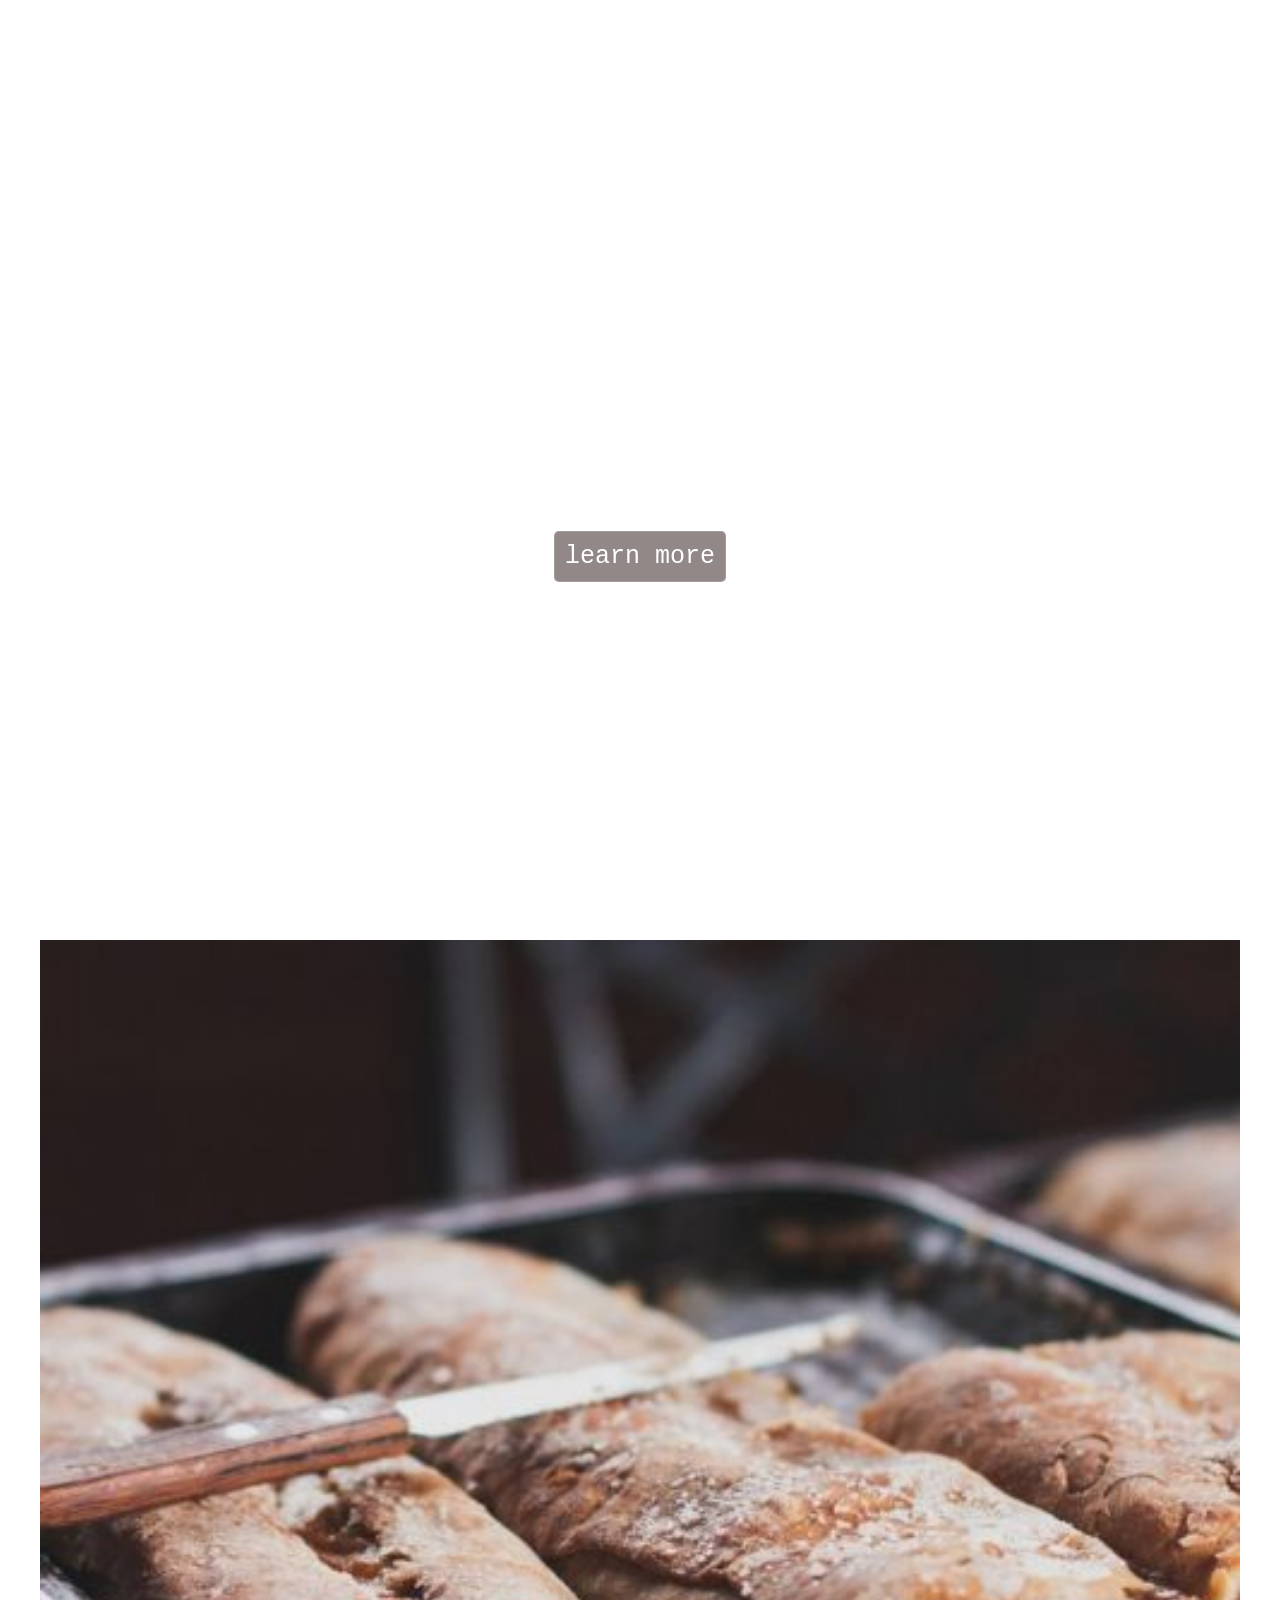
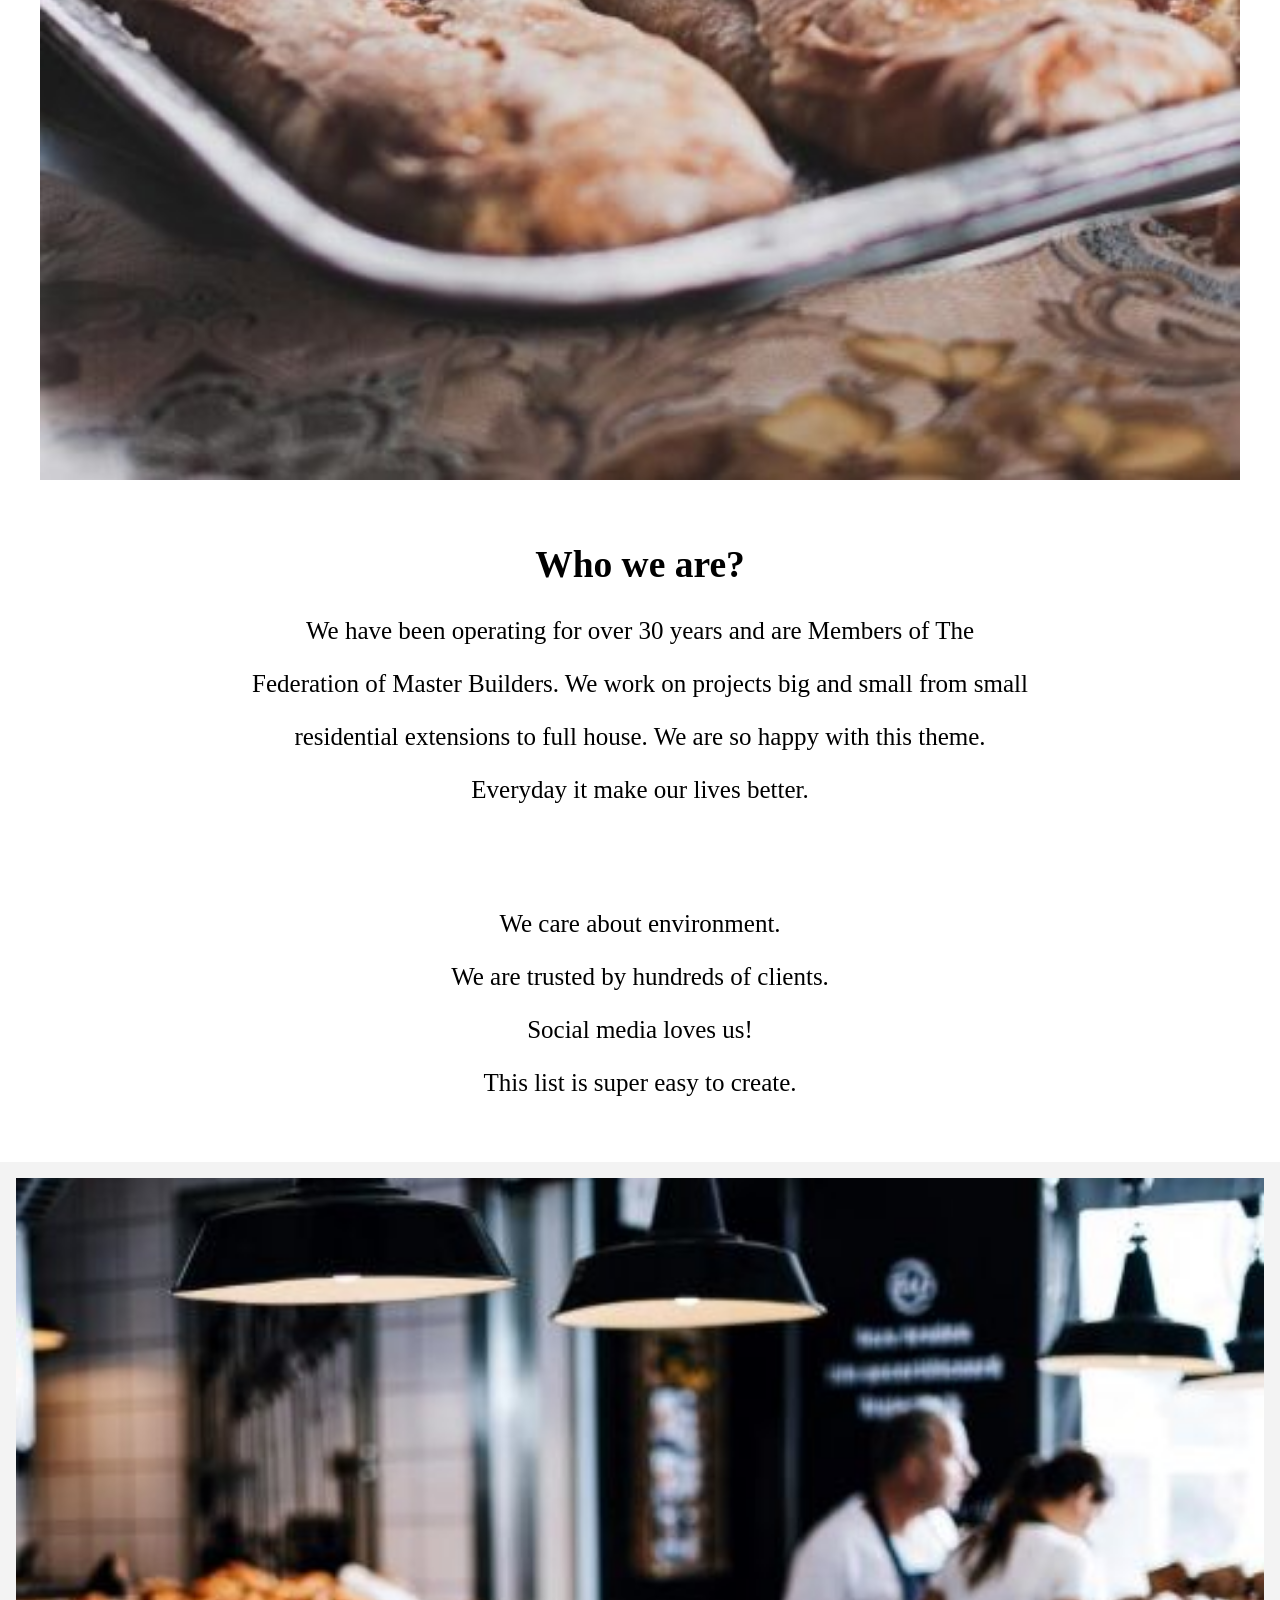
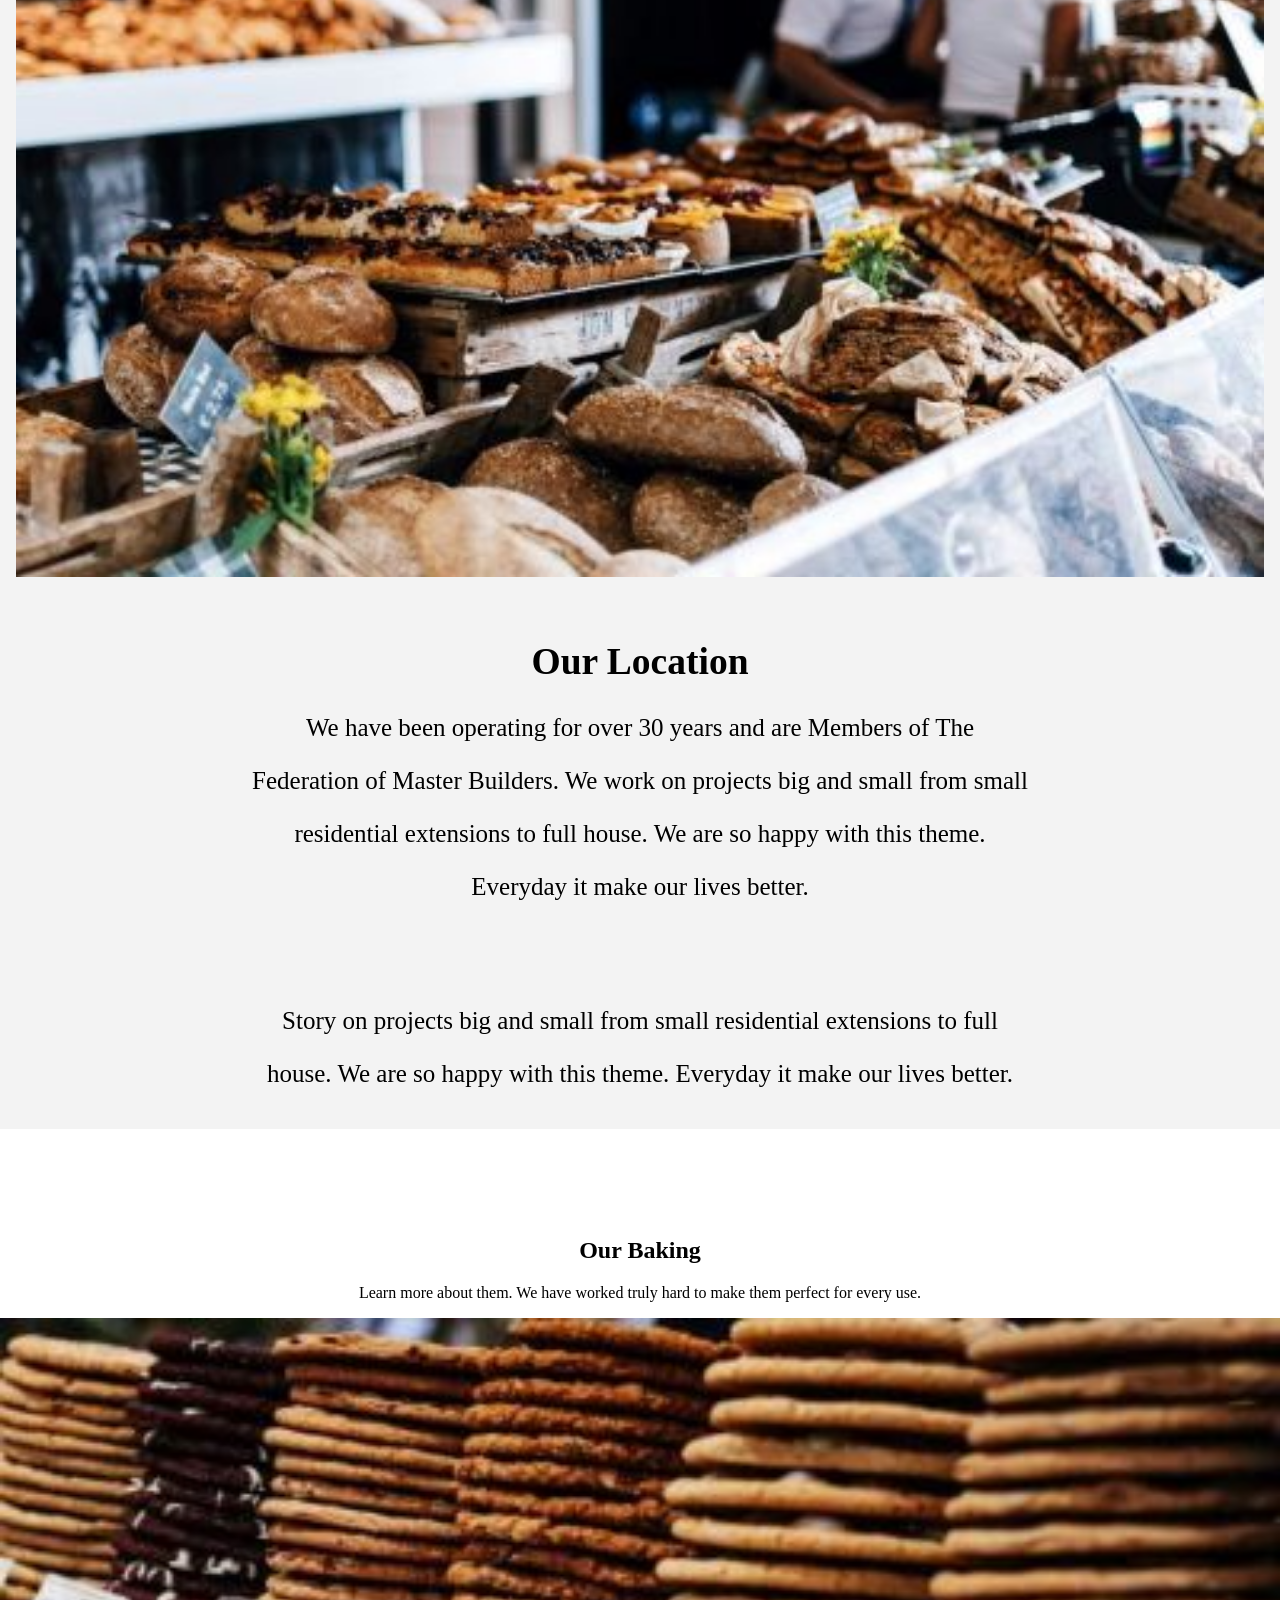
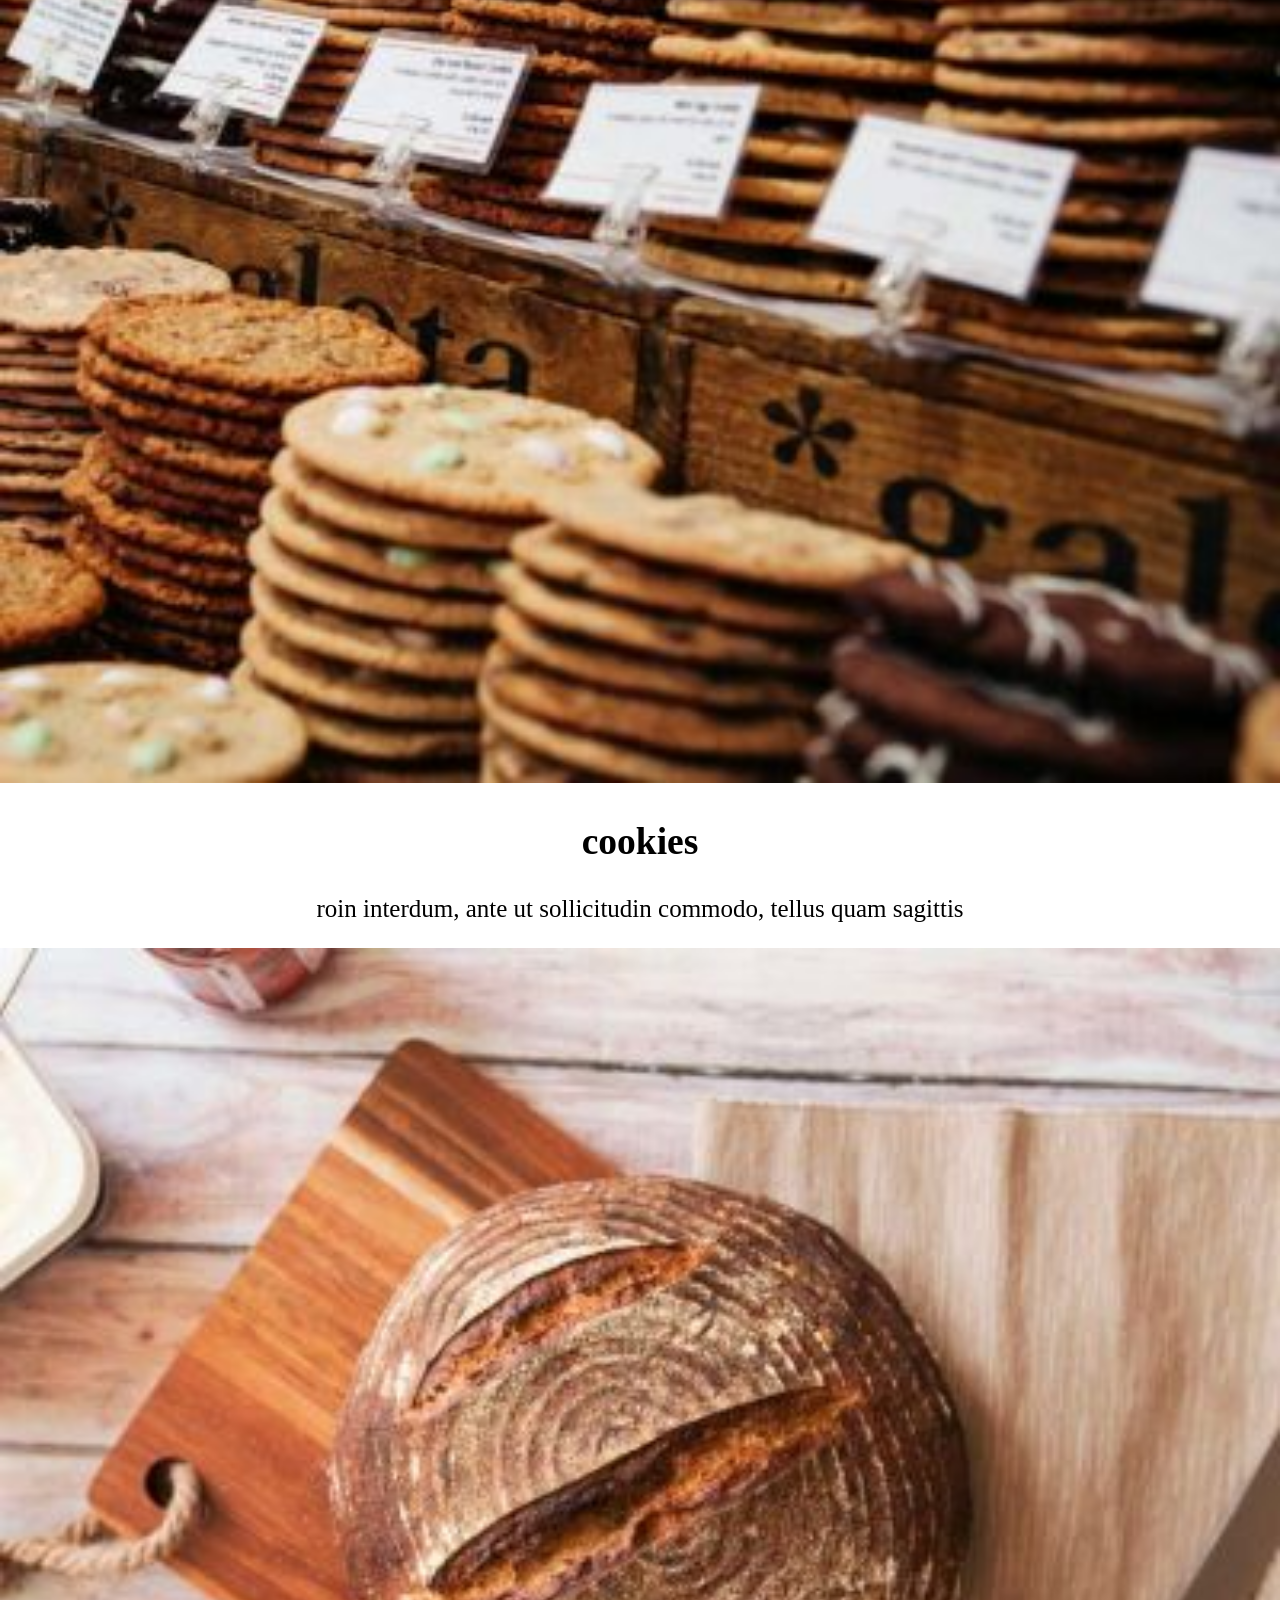
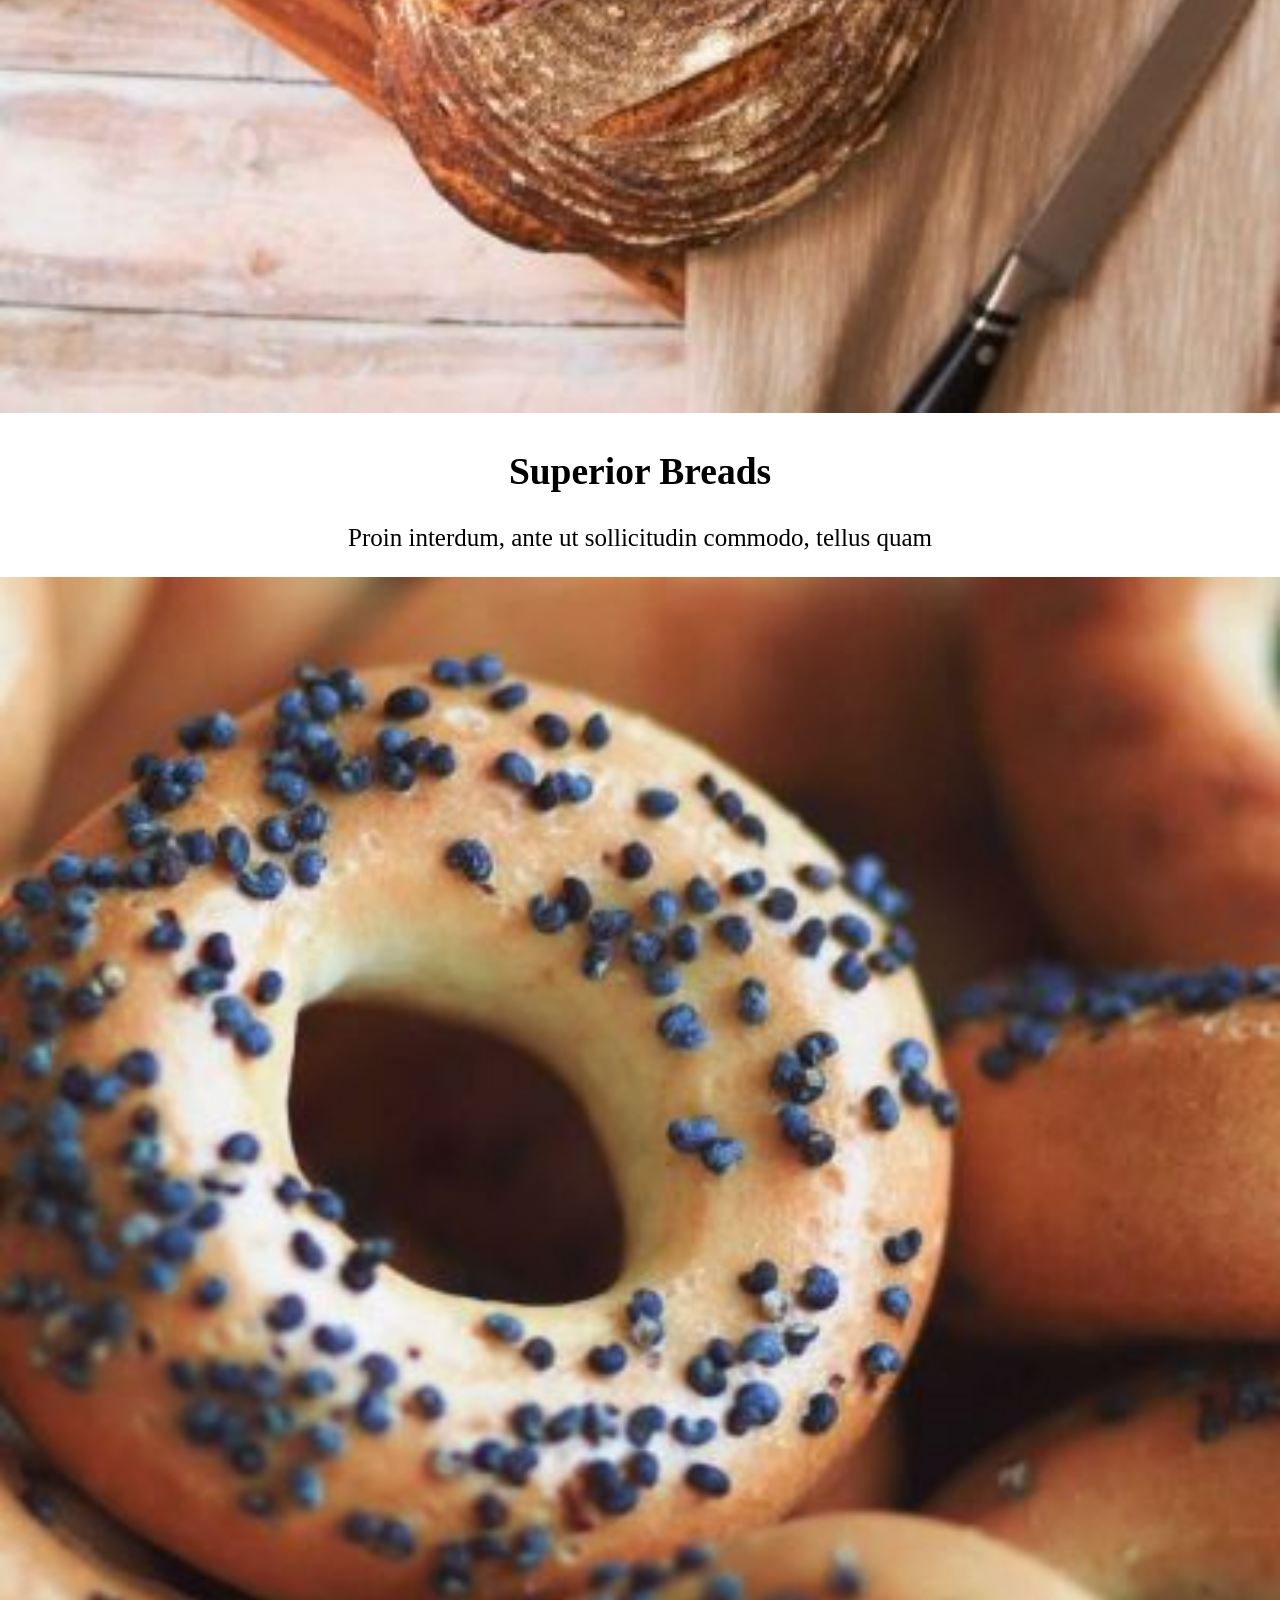
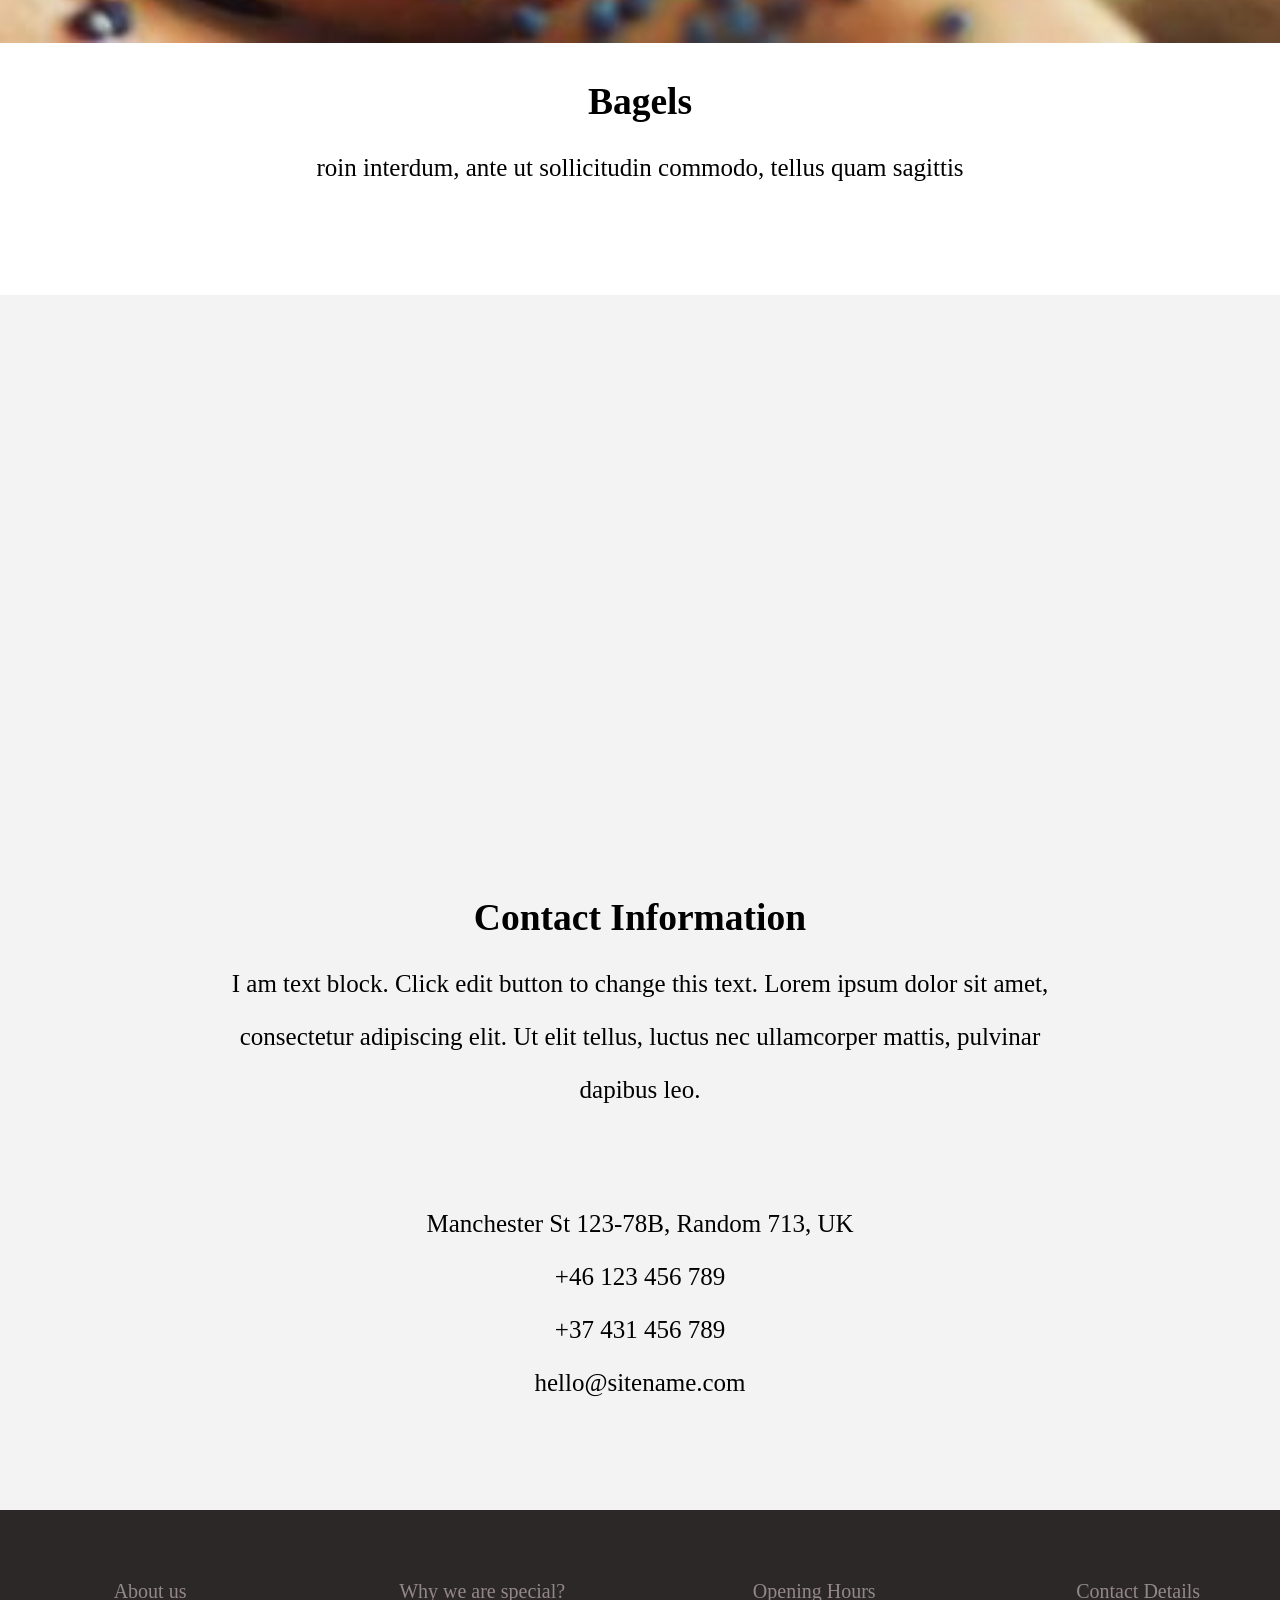
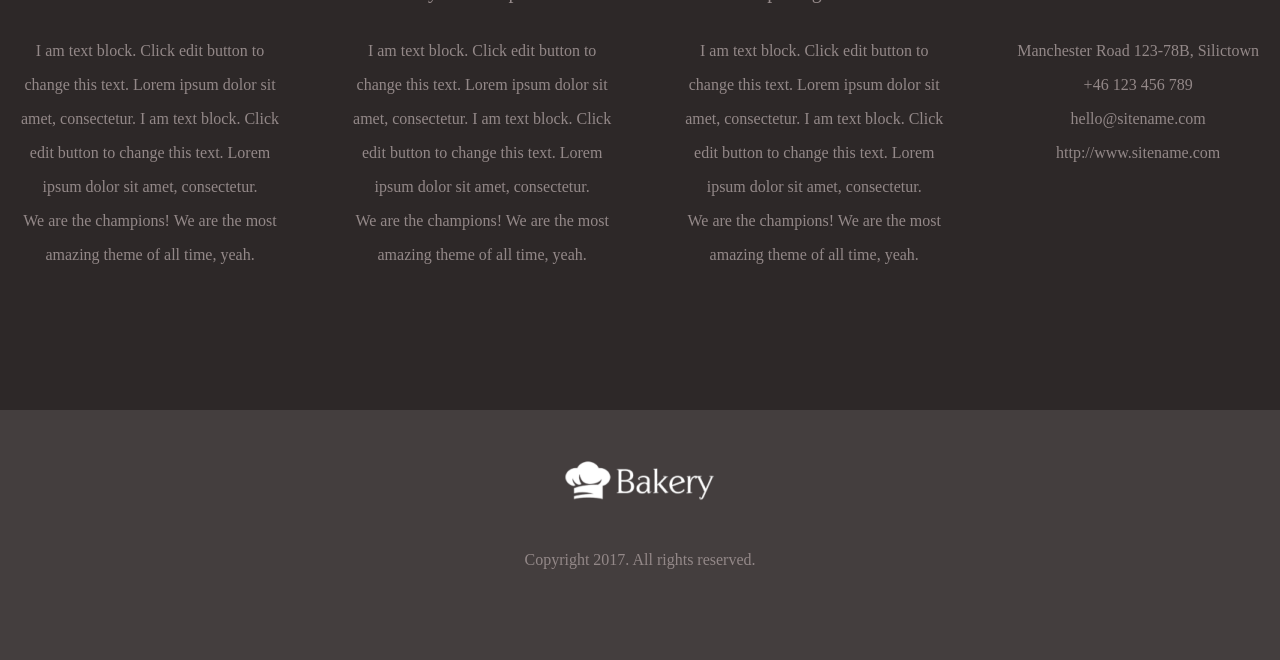
==== commit 8c2eaf9d: "Family Bakery_ page_project" ====
--- a/index.html
+++ b/index.html
@@ -1,352 +1,143 @@
-<!DOCTYPE html>
+<!doctype html>
 <html lang="en">
     <head>
-        <meta charset="UTF-8">
+        <meta charset="UTF-8" />
         <meta name="viewport" content="width=device-width, initial-scale=1, minimum-scale=1, maximum-scale=5, user-scalable=yes">
-        <title>Code wise</title>
-        <link rel="icon" href="code.png">
-        <link rel="stylesheet" href="style.css">
-    </head>
-    <body>
-        <header class="head">
-            <div class="header">
-                <h1> Code<span>wise</span></h1>
-                <nav>
-                    <a class="nav-link" href="">the blog</a>
-                    <a class="nav-link" href="">Features</a>
-                    <a class="nav-link" href="">Price</a>
-                </nav>
-                <form action="">
-                    <input type="email" placeholder="log in" required name="email">
-                    <input class="sub" type="submit" value="save">
-                </form>
-            </div>
+        <title>Document</title>
+        <link rel="stylesheet" href="style.css"/>
+    </head> 
+    <body>         
+        <header class="hero">
+            <nav>  
+                <p>welcome to</p>
+                <h1>family bakery</h1>
+                <p>were the biggest best equipped and most advanced bakery in the greater los angeles area.</p>
+                <a class="submit" href="#learn more">learn more</a>
+                <br>
+                <br>
+            </nav>
         </header>
         <main>
             <section>
-                <div class="content">
-                    <video src="Build Managed Agents with Gemini API [GqeEu4p3yFs].webm"  width="500" height="350" autoplay muted loop playsinline></video>
-                    <div class="hero">
-                        <p class="paragraph">Explore the World of Technology <br> --- </p>
-                        <h2>It writes code with you,not for you.</h2>
-                        <p>Discover programming languages, modern technologies, and <br> useful resources to build your skills.</p>
-                        <br>
-                        <div class="content-link"><a target="_blank" href="https://www.w3schools.com/">Explore Languages</a></div>
+                <div id="learn-more" class="about">
+                    <img src="alexandru-stavrica-170390-800x760.jpg" alt="">
+                    <div>
+                        <h2>Who we are?</h2>
+                        <p>We have been operating for over 30 years and are Members of The</p>
+                        <p>Federation of Master Builders. We work on projects big and small from small</p>
+                        <p>residential extensions to full house. We are so happy with this theme.</p>
+                        <p>Everyday it make our lives better.</p>
                         <br><br>
-                        <p class="paragraphs">// used at flux wave  // used at code nest</p>
-                    </div>    
-                </div>
-            </section>
-            <hr>
-            <section>
-                <div class="hero-link">
-                    <p>Popular Programming Languages</p>
-                    <p>Explore the languages that power modern websites, applications, and software.</p>
-                    <br>
-                <div>
-                <div>
-                    <a href="#html5">html5 →</a>
-                    <a href="#css">css →</a>
-                    <a href="#javascript">javascript →</a>
-                    <a href="#python">python →</a>
-                </div>
-            </section>
-            <hr>
-            <section class="cards"> 
-                <div id="html5" class="card">
-                    <img src="458312.webp" alt="html5-logo">
-                    <h2>html5</h2>
-                    <p>HTML5 (Hypertext Markup Language 5) is a markup language used for structuring and presenting hypertext documents on the World Wide Web. It was the fifth and final major HTML version that is now a retired World Wide Web Consortium (W3C) recommendation. The current specification is known as the HTML Living Standard. It is maintained by the Web Hypertext Application Technology Working Group (), a consortium of the major browser vendors (Apple, Google, Mozilla, and Microsoft).</p>
-                    <a class="cards-link" target="_blank" href="https://en.wikipedia.org/wiki/HTML5">Learn more →</a>
-                </div>
-                <div  id="css" class="card">
-                    <img src="14776630.png" alt="css-logo">
-                    <h2>css</h2>
-                    <p>Cascading Style Sheets (CSS) is a style sheet language used for specifying the presentation and styling of a document written in a markup language, such as HTML or XML (including XML dialects such as SVG, MathML, or XHTML).[2] CSS is a cornerstone technology of the World Wide Web, alongside HTML and JavaScript.</p>
-                    <a class="cards-link" target="_blank" href="https://en.wikipedia.org/wiki/CSS">Learn more →</a>
-                </div>
-                <div  id="javascript" class="card">
-                    <img src="458317.webp" alt="javascript-logo">
-                    <h2>javascript</h2>
-                    <p>JavaScript (JS)[a] is a programming language and core technology of the Web, alongside HTML and CSS. Created by Brendan  in 1995,[6] it is maintained by Ecma International's TC39 technical committee,[10] with related Web APIs maintained by W3C and .[11] As of 2025, JavaScript is the most widely used programming language on GitHub.[b][12], however, TypeScript, which is a version of JavaScript that is strict about types and is statically typed, overtook JavaScript on Github by August 2025.[13]</p>
-                    <a class="cards-link" target="_blank" href="https://en.wikipedia.org/wiki/JavaScript">Learn more →</a>
-                </div>
-                <div  id="python" class="card">
-                    <img src="458172.webp" alt="python-logo">
-                    <h2>python</h2>
-                    <p>Python is a high-level, general-purpose programming language that emphasizes code readability, simplicity, and ease-of-writing with the use of significant indentation,[38] an extensive ("batteries-included") standard library, and garbage collection. Python supports multiple programming paradigms but with an emphasis on object-oriented programming and dynamic typing.</p>
-                    <a class="cards-link" target="_blank" href="https://en.wikipedia.org/wiki/Python_(programming_language)">Learn more →</a>
-                </div>
-                <div class="card">
-                    <img class="github" src="thumbnail.webp" alt="github-green-logo">
-                    <h2>Github</h2>
-                    <p>GitHub is a proprietary developer platform that allows developers to create, store, manage, and share their code. It uses Git to provide distributed version control, and GitHub itself provides access control, bug tracking, software feature requests, task management, continuous integration, and wikis for every project.[9] GitHub, headquartered in San Francisco, is operated by Github, Inc., a subsidiary of Microsoft since 2018.[10]
-                    It is commonly used to host open source software development projects.[11] As of January 2023, GitHub reported having over 100 million developers and more than 420 million repositories, including at least 28 million public repositories.[12] It is the world's largest source code host as of June 2023. Over five billion developer contributions were made to more than 500 million open source projects in 2024.[13]</p>
-                    <a target="_blank" class="cards-link" href="https://en.wikipedia.org/wiki/GitHub">Learn more →</a>
+                        <p>We care about environment.</p>
+                        <p>We are trusted by hundreds of clients.</p>
+                        <p>Social media loves us!</p>
+                        <p>This list is super easy to create.</p>
+                    </div>
                 </div>
             </section>
             <section>
-                <div>
-                    <video src="Github Ad (motion graphics) [W6m57Ix9Thk].webm"  width="100%" height="" autoplay muted loop playsinline></video>
+                <div class="location">
+                    <img src="full-2-800x640.jpg" alt="">
+                    <div>
+                        <h2>Our Location</h2>
+                        <p>We have been operating for over 30 years and are Members of The</p>
+                        <p>Federation of Master Builders. We work on projects big and small from small</p>
+                        <p>residential extensions to full house. We are so happy with this theme.</p>
+                        <p>Everyday it make our lives better.</p>
+                        <br><br>
+                        <p>Story on projects big and small from small residential extensions to full</p>
+                        <p>house. We are so happy with this theme. Everyday it make our lives better.</p>
+                    </div>
                 </div>
-            </section class="line">
-            <section>
-                <h6>Explore the World of Development</h6>
-               <div class="contents">
-                    <div class="card-parent">
-                        <div class="card-child">
-                            <h3>Front<span>end</span></h3>
-                            <h4>Everything the user sees and interacts with on the website.</h4>
-                            <p>HTML • CSS • JavaScript</p>
-                        </div>
-                        <div class="card-child">
-                            <h3>back<span>end</span></h3>
-                            <h4>The part that operates behind the scenes and handles data and logic.</h4>
-                            <p>PHP • Python • Node.js</p>
-                        </div>
-                        <div class="card-child">
-                            <h3>Data<span>base</span></h3>
-                            <h4>Storing, organizing, and managing application data.</h4>
-                            <p>MySQL • MongoDB • PostgreSQL</p>
-                        </div>
+            </section>
+            <section class="spacing">
+                <div class="center">
+                    <h2>Our Baking</h2>
+                    <p>Learn more about them. We have worked truly hard to make them perfect for every use.</p>
+                    <div class="baking">
+                        <img src="clem-onojeghuo-206832-600x500.jpg" alt="">
+                        <h2>cookies</h2>
+                        <p>roin interdum, ante ut sollicitudin commodo, tellus quam sagittis</p>
                     </div>
-               </div>
-            </section>
-            <section class="grid-area">
-                <div class="grid nav">
-                    <p>
-                        <img src="9757564.png" alt="Variables_logo">
-                        <br><br>
-                        Variables
-                        <br><br>
-                        Store and manage values used by your program
-                        <br><br>
-                        <a class="grid_link" target="_blank" href="https://www.w3schools.com/programming/prog_variables.php">read more →</a>
-                    </p>
-                   
-                </div>
-                <div class="grid side-left">
-                    <img src="cn59mnf3m7b7n1w8p7f74z0ve7_image.png" alt="Data_Types_logo">
-                    <p>
-                        Data Types
-                        <br><br>
-                        Define the kind of data your code works with, such as text, numbers, Boolean values, and more
-                        <br><br>
-                        <a class="grid_link" target="_blank" href="https://www.w3schools.com/programming/prog_data_types.php">read more →</a>
-                    </p>
-                </div>
-                <div class="grid cont">
-                    <img src="6373792.png" alt="Functions_logo">
-                    <p>
-                        Functions
-                        <br><br>
-                        Reusable blocks of code designed to perform specific tasks and help keep your code organized and
-                        <br><br>
-                        <a class="grid_link" target="_blank" href="https://www.w3schools.com/programming/prog_functions.php">read more →</a>
-                    </p>
+                    <div class="baking">
+                        <img src="ben-garratt-134774-600x500.jpg" alt="">
+                        <h2>Superior Breads</h2>
+                        <p>Proin interdum, ante ut sollicitudin commodo, tellus quam</p>
+                    </div>
+                    <div class="baking">
+                        <img src="stas-ovsky-123540-600x500.jpg" alt="">
+                        <h2>Bagels</h2>
+                        <p>roin interdum, ante ut sollicitudin commodo, tellus quam sagittis</p>
+                    </div>
                 </div>
             </section>
             <section>
-               <div class="blog-parent">
-                    <div class="blog-child">
-                        <img src="javascript-8543231_1280.png" alt="javascript_logo">
-                        <h3>What is javascript</h3>
-                        <p>JavaScript (JS)[a] is a programming language and core technology of the Web, alongside HTML and CSS. Created by Brendan in 1995,[6] it is maintained by Ecma International's TC39 technical committee,[10] with related Web APIs maintained by W3C and .[11] As of 2025, JavaScript is the most widely used programming language on GitHub.[b][12], however, TypeScript, which is a version of JavaScript that is strict about types and is statically typed, overtook JavaScript on Github by August 2025.[13]</p>
+                <div class="contact">
+                    <iframe src="https://www.google.com/maps/embed?pb=!1m18!1m12!1m3!1d125437.60985643949!2d54.590452755662994!3d24.44399904814458!2m3!1f0!2f0!3f0!3m2!1i1024!2i768!4f13.1!3m3!1m2!1s0x3e5e440f723ef2b9%3A0xc7cc2e9341971108!2z2KPYqNmIINi42KjZig!5e0!3m2!1sar!2sae!4v1785396153630!5m2!1sar!2sae" width="600" height="450" style="border:0;" allowfullscreen="" loading="lazy" referrerpolicy="strict-origin-when-cross-origin"></iframe>
+                    <div>
+                        <h2>Contact Information</h2>
+                        <p>I am text block. Click edit button to change this text. Lorem ipsum dolor sit amet,</p>
+                        <p>consectetur adipiscing elit. Ut elit tellus, luctus nec ullamcorper mattis, pulvinar</p>
+                        <p>dapibus leo.</p>
+                        <br><br>
+                        <p>Manchester St 123-78B, Random 713, UK</p>
+                        <p>+46 123 456 789</p>
+                        <p>+37 431 456 789</p>
+                        <p> hello@sitename.com</p>
                     </div>
-                    <div class="blog-child">
-                        <img src="14320557.png" alt="frontend_logo">
-                        <h3>frontend vs backend</h3>
-                        <p>Frontend = everything the user sees and interacts with directly (UI, layout, interactivity, state in the browser).
-                        Backend = everything that powers the app behind the scenes (data, business logic, auth, APIs, infrastructure).
-                        Frontend Development
-                        What you work on:
-                        UI/UX implementation (HTML, CSS, JS/TS frameworks like React, Vue, Svelte)
-                        State management, client-side routing, performance (rendering, bundle size)
-                        Accessibility, responsiveness, cross-browser behavior
-                        Pros:
-                        Immediate visual feedback — fast iteration loop
-                        High demand for developers who can bridge design and engineering
-                        Skills transfer well to product/design thinking
-                        Cons:
-                        Fragmented ecosystem — tooling and "best practices" shift fast
-                        Harder to reason about correctness (browser quirks, async UI state)
-                        Can become repetitive (CRUD forms, layout tweaks) without deeper architecture challenges
-                        Backend Development
-                        What you work on:
-                        APIs (REST/GraphQL), databases, authentication, authorization
-                        System design: scalability, caching, queues, data modeling
-                        DevOps-adjacent concerns: deployment, monitoring, security
-                        Pros:
-                        More stable core concepts (SQL, HTTP, data modeling don't change every year)
-                        Deeper architectural problems — better for building strong engineering fundamentals
-                        Backend skills generalize across languages/stacks more easily
-                        Cons:
-                        Slower feedback loop (no visual result to check against)
-                        Debugging can be harder (distributed systems, race conditions, infra issues)
-                        Less "instant gratification" — harder to stay motivated as a beginner
-                        Recommendation
-                        Given your stated goal — building software that looks and feels professional, and going full-stack — don't pick one to abandon the other. But if you need a place to go deep first, go backend first:
-                        Backend fundamentals (data modeling, API design, auth) are what make frontend work coherent. A polished UI backed by a bad API design will always feel fragile.
-                        It's easier to pick up a frontend framework once you understand what data it's consuming and why, than the reverse.
-                        Practical path: build 1–2 small full-stack projects where you deliberately design the backend (schema + API contract) before touching the UI. That forces you to think in terms of clean architecture rather than just wiring components to whatever endpoint exists.
-                        If you want, I can sketch a project structure (e.g., a REST API + React frontend) that reflects clean separation of concerns as a learning reference.
-                        </p>      
-                    </div>
-                    <div class="blog-child">
-                        <img src="www-internet-globe-grid_78370-2008.jpg" alt="www-internet-globe-grid">
-                        <h3>How websites work</h3>
-                        <p>Here's the request/response lifecycle, from typing a URL to seeing the page rendered.
-
-                        1. DNS Resolution
-                        You type example.com into the browser.
-                        The browser needs an IP address, so it queries a DNS resolver (usually your ISP's or a public one like Cloudflare's 1.1.1.1).
-                        DNS resolves the domain to an IP address (e.g., 93.184.216.34) through a hierarchy: root servers → TLD servers → authoritative name servers.
-                        2. Establishing a Connection
-                        Browser opens a TCP connection to that IP on port 443 (HTTPS) or 80 (HTTP).
-                        If HTTPS, a TLS handshake happens: the server presents a certificate, keys are exchanged, and an encrypted channel is established.
-                        3. HTTP Request
-                        Browser sends an HTTP request to the server, e.g.:
-                        GET /index.html HTTP/1.1
-                        Host: example.com
-                        This includes headers (cookies, user-agent, accept types, etc.).
-                        4. Server Processing
-                        This is where backend logic happens:
-                        A web server (Nginx, Apache) or app server receives the request.
-                        It routes the request to your application code (Node.js, Django, Rails, etc.).
-                        The app may query a database, apply business logic, and build a response — either:
-                        Server-side rendered (SSR): full HTML is generated and sent back.
-                        API response: JSON data sent back, and the frontend renders it (common in SPAs like React apps).
-                        5. HTTP Response
-                        Server sends back a response:
-                        HTTP/1.1 200 OK
-                        Content-Type: text/html
-                        <html>...</html>
-                        Status codes matter here: 200 (OK), 301 (redirect), 404 (not found), 500 (server error), etc.
-                        6. Browser Rendering
-                        The browser takes the HTML/CSS/JS and builds the page:
-                        Parse HTML → builds the DOM (Document Object Model)
-                        Parse CSS → builds the CSSOM
-                        Combines both into a Render Tree
-                        Layout — calculates position/size of every element
-                        Paint — draws pixels to the screen
-                        JavaScript execution — attaches event listeners, may fetch more data (AJAX/fetch calls), modifies the DOM dynamically
-                        7. Ongoing Interaction
-                        Any further data fetching (e.g., clicking a button that loads more content) typically triggers additional API calls (fetch/axios) directly from JavaScript, without a full page reload — this is the foundation of modern SPAs.
-                        Where frontend vs backend fits in this flow
-                        Stage	Layer
-                        DNS, TCP, TLS	Infrastructure/network
-                        Request routing, DB queries, business logic	Backend
-                        HTML/CSS/JS parsing, rendering, interactivity	Frontend
-                        Why this matters for you as a full-stack dev
-                        Understanding this flow is what separates developers who can "make things work" from those who can debug performance issues, design efficient APIs, and reason about where a bug actually lives (client vs. server vs. network). A few practical takeaways:
-                        Slow page load? Check DNS/TLS overhead, server response time, and render-blocking resources separately — they're different problems with different fixes.
-                        SSR vs. client-rendered SPA is an architectural decision with real trade-offs (SEO, time-to-interactive, server load) — not just a framework preference.
-                        If you want, I can walk through a concrete example (e.g., what happens end-to-end when a React app calls a Node/Express API) to make this more concrete for your current stack.</p>
-                    </div>
-               </div>
-            </section>
-            <br>
-            <section>
-                <div>
-                    <p class="tools">
-                        <span>Git</span>
-                        Track and manage code changes.
-                    </p>
-                    <p class="tools">
-                        <span>GitHub</span>
-                        Store and collaborate on projects.
-                    </p>
-                    <p class="tools">
-                        <span>VS Code</span>
-                       A powerful code editor for developers.
-                    </p>
-                    <p class="tools">
-                        <span>Node.js</span>
-                       Run JavaScript outside the browser.
-                    </p>
-                    <p class="tools">
-                        <span>MySQL</span>
-                       Store and manage structured data.
-                    </p>
-                    <p class="tools">
-                        <span>DevTools</span>
-                       Inspect and debug web pages.
-                    </p>
                 </div>
             </section>
-            <section>
-                <h6>Featured Projects</h6>
-                <div class="last_section">
-                    <h2>Portfolio Website</h2>
-                    <p>Build a personal website to showcase your skills and projects.</p>
-                </div>
-                  <div class="last_section">
-                    <h2>To-Do App</h2>
-                    <p>Practice JavaScript by creating an interactive task manager.</p>
-                </div>
-                  <div class="last_section">
-                    <h2>Weather App</h2>
-                    <p>Learn how to work with APIs and display real-time data.</p>
-                </div>
-            </section>
-            <section></section>        
         </main>
         <footer>
-            <div class="foot_start">
-                <h5>Learn. Build. Grow.</h5>
-                <h5>Code wise</h5>
-                <p></p>
-                <div class="flex_foot">
-                    <p>
-                        Explore
+            <div>
+                <ul class="the_end">
+                    <li>
+                        About us
                         <br><br>
-                        <a href="">Web Development</a>
+                        <p>I am text block. Click edit button to</p>
+                        <p>change this text. Lorem ipsum dolor sit</p>
+                        <p>amet, consectetur. I am text block. Click</p>
+                        <p>edit button to change this text. Lorem</p>
+                        <p>ipsum dolor sit amet, consectetur.</p>
+                        <p>We are the champions! We are the most</p>
+                        <p>amazing theme of all time, yeah.</p>
+                    </li>
+                    <li>
+                        Why we are special?
                         <br><br>
-                        <a href="">Code Fundamentals</a>
+                        <p>I am text block. Click edit button to</p>
+                        <p>change this text. Lorem ipsum dolor sit</p>
+                        <p>amet, consectetur. I am text block. Click</p>
+                        <p>edit button to change this text. Lorem</p>
+                        <p>ipsum dolor sit amet, consectetur.</p>
+                        <p>We are the champions! We are the most</p>
+                        <p>amazing theme of all time, yeah.</p>
+                    </li>
+                    <li>
+                        Opening Hours
                         <br><br>
-                        <a href="">Tech Blog</a>
+                        <p>I am text block. Click edit button to</p>
+                        <p>change this text. Lorem ipsum dolor sit</p>
+                        <p>amet, consectetur. I am text block. Click</p>
+                        <p>edit button to change this text. Lorem</p>
+                        <p>ipsum dolor sit amet, consectetur.</p>
+                        <p>We are the champions! We are the most</p>
+                        <p>amazing theme of all time, yeah.</p>
+                    </li>
+                    <li>
+                        Contact Details
                         <br><br>
-                        <a href="">Developer Tools</a>
-                    </p>
-                    <p>
-                        Resources
-                        <br><br>
-                        <a href="#html5">html</a>
-                        <br><br>
-                        <a href="#css">css</a>
-                        <br><br>
-                        <a href="#javascript">javascript</a>
-                        <br><br>
-                        <a href="#python">Python</a>
-                    </p>
-                    <p>
-                        About
-                        <br><br>
-                        <a href="">About Code wise</a>
-                        <br><br>
-                        <a href="">Our Mission</a>
-                        <br><br>
-                        <a href="">Learning Path</a>
-                        <br><br>
-                        <a href="">FAQ</a>
-                    </p>
-                    <p>
-                        Connect with Us
-                        <br><br>
-                        <img src="2175193.png" alt="face_book_logo">
-                        <img src="733635.png" alt="x-logo">
-                        <img src="1240979.png" alt="google-logo">
-                        <br><br>
-                         Codewise@gmail.com
-                    </p>
-                   
-                </div>
-                <div class="logo">
-                    <p class="last_foot">
-                        © 2026 Code wise. Built for learning and practice.
-                    </p>
-                </div>
+                        <p>Manchester Road 123-78B, Silictown</p>
+                        <p> +46 123 456 789</p>
+                        <p> hello@sitename.com</p>
+                        <p>http://www.sitename.com</p>
+                    </li>
+                </ul>
+            </div>
+            <div class="the_ending">
+                <img src="bakery-light-1.png" alt="">
+                <p>Copyright 2017. All rights reserved.</p>
             </div>
         </footer>
     </body>
-</html>+</html>
--- a/style.css
+++ b/style.css
@@ -1,725 +1,221 @@
-body {
-    background-color: black;
+ body{
+    margin: 0;
+    overflow-x: hidden;
+}
+
+.hero{
+    background-image: url(drew-coffman-1872.jpg);
+    background-repeat: no-repeat ;
+    background-size: 100% 100%;
+    background-position: center center;
+    overflow: auto;
+    height: 100vh;
+    color: white;
     font-family: 'Courier New', Courier, monospace;
-    margin: 0;
-}
-
-.head {
-    position: sticky;
-    top: 0;
-    backdrop-filter: blur(5px);
-}
-
-h1 {
-    color: white;
-}
-
-span {
-    color: aqua;
-}
-
-.header {
-    display: flex;
-    justify-content: space-between;
+    font-size: 25px;
+    text-align: center;
+    display: flex;
+    justify-content: center;
     align-items: center;
-    padding: 0 40px;
-    gap: 30px;
-}
-
-.nav-link { 
+}
+
+ .submit{
+    background-color: #938888;
+    border-radius: 5px;
+    border: 1px rgba(255, 255, 255, 0.164) solid;
+    padding: 10px;
+    width: 100px;
     text-decoration: none;
     color: white;
-    padding: 15px;
-}
-
-input {
-    background-color: #222;
-    border: 1px rgba(255, 255, 255, 0.189) solid;
-    padding: 10px;
-    border-radius: 10px;
+ }
+
+ .about{
+    margin: 40px;
+    display: flex;
+    gap: 2rem;
+    
+}
+
+ .location{
+    background-color: rgba(192, 192, 192, 0.189);
+    display: flex;
+    flex-flow: row-reverse;
+    justify-content: center;
+    align-items: center ;
+    padding: 88px 0;
+    gap: 2rem;
+    text-align: right;
+}
+
+ .spacing{
+    padding: 88px 0;
+}
+
+ .baking{
+    display: inline-block;
+    width: 24%;
+}
+ .baking img{
+    width: 100%;
+}
+ .center{
     text-align: center;
+}
+ .contact{
+    background-color: rgba(192, 192, 192, 0.189);
+    display: flex;
+    flex-flow: row-reverse;
+    justify-content: center;
+    align-items: flex-start;
+    gap: 2rem;
+    padding: 88px 0;
+ }
+
+ .the_end{
+    background-color: #2d2828;
+    height: 250px;
+    list-style: none;
+    color: #938888;
+    display: flex;
+    justify-content: space-around;
+    padding: 70px 0;
+    font-size: 20px;
+    margin: 0;
+ }
+
+ .the_end p{
+    font-size: 16px;
+ }
+
+ .the_end h2 {
     color: white;
-    transition: 3s;
-}
-
-input::placeholder {
-    color: white;
-}
-
-.sub:hover {
-    background-color: aqua;
-    color: black;
-}
-
-.content {
-    border-radius: 20px;
-    display: flex;
-    flex-flow: row-reverse;
-    justify-content: space-around;
-    padding: 200px 0;
-    background-color: black;
-}
-
-.content-link a {
-    text-decoration: none;
-    background-color: #222;
-    border: 1px rgba(255, 255, 255, 0.189) solid;
-    color: white;
-    padding: 10px;
-    border-radius: 10px;
-    transition: 3s;
-}
-
-.content-link a:hover {
-    background-color: aqua;
-    color: black;
-}
-
-.paragraph {
-    color: aqua;
-}
-
-.hero {
-    color: white;
-    line-height: 2rem;
-}
-
-hr {
-    border: 0;
-    height: 1px;
-    background-image: linear-gradient(
-        to right,
-        rgba(101, 95, 95, 0),
-        rgb(17, 195, 218),
-        rgba(82, 77, 77, 0)
-    );
-    margin: 30px auto;
-    opacity: 0.5;
-}
-
-.hero-link {
-    text-align: center;
-    color: darkgray;
-    display: flex;
-    flex-flow: column;
-    justify-content: center;
-    padding: 80px 0;
-}
-
-.hero-link a {
-    text-decoration: none;
-    color: white;
-    padding: 10px;
-    margin: 50px;
-    line-height: 5rem;
-    border-radius: 10px;
-    transition: 3s;
-}
-
-.hero-link a:hover {
-    background-color: aqua;
-    color: black;
-}
-
-.card {
-    background-color: black;
-    border-radius: 20px;
-    border: 20px #222 solid;
-    padding: 30px;
-    margin: 100px;
-}
-
-.cards {
-    display: flex;
-    flex-flow: column;
-    align-items: center;
-    text-align: center;
-    color: white;
-    line-height: 2rem;
-}
-
-.cards-link {
-    text-decoration: none;
-    color: white;
-}
-
-.github {
-    border-radius: 20px;
-    opacity: 40%;
-}
-
-h6 {
-    font-size: 80px;
-    color: white;
-    text-align: center;
-    background: linear-gradient(aqua, white);
-    background-clip: text;
-    -webkit-text-fill-color: transparent;
-}
-
-.contents {
-    background-color: black;
-    height: 300px;
-    text-align: center;
-    padding: 80px 0;
-}
-
-.contents h2 {
-    font-size: 40px;
-    color: white;
-}
-
-.card-parent {
-    width: 100%;
-    color: white;
-}
-
-.card-child {
-    text-align: left;
-    border: 2px #222 solid;
-    border-radius: 20px;
-    padding: 20px;
-    display: inline-block;
-    width: 25%;
-    line-height: 2rem;
-}
-
-.grid-area {
-    display: grid;
-    grid-auto-rows: minmax(30px, auto);
-    grid-template-areas:
-        "sl sl nav nav nav"
-        "sl sl nav nav nav"
-        "sl sl nav nav nav"
-        "sl sl nav nav nav"
-        "sl sl cont cont cont";
-    grid-gap: 20px;
-    margin: 100px;
-}
-
-.grid {
-    color: white;
-    text-align: center;
-}
-
-.grid_link{
-    color: white;
-}
-
-.nav {
-    grid-area: nav;
-    padding: 40px;
-    display: flex;
-    flex-flow: row-reverse;
-    justify-content: space-around;
-    border: 2px #222 solid;
-    border-radius: 20px;
-    line-height: 2rem;
-}
-
-.nav img {
-    border-radius: 50% 50%;
-}
-
-.side-left {
-    grid-area: sl;
-    border-radius: 20px;
-    padding: 20px;
-    line-height: 2rem;
-    border: 2px #222 solid;
-}
-
-.side-left img {
-    border-radius: 50% 50%;
-}
-
-.cont {
-    grid-area: cont;
-    border-radius: 20px;
-    padding: 40px;
-    display: flex;
-    flex-flow: row;
-    gap: 3rem;
-    line-height: 2rem;
-    border: 2px #222 solid;
-}
-
-a {
-    text-decoration: none;
-    color: white;
-}
-
-.blog-parent {
-    text-align: center;
-    padding: 80px 0;
-}
-
-.blog-child {
-    height: 200px;
-    padding: 30px;
-    text-align: center;
-    color: white;
-    overflow: auto;
-    line-height: 2rem;
-    display: inline-block;
-    width: 23%;
-    border: 2px #222 solid;
-    border-radius: 20px;
-    margin: 50px 0;
-}
-
-.tools {
-    color: white;
-    text-align: center;
-    line-height: 2rem;
-    border: 2px #222 solid;
-    border-radius: 20px;
-    margin: 50px;
-    padding: 30px;
-}
-
-.last_section {
-    color: white;
-    text-align: center;
-    border: 2px #222 solid;
-    margin: 50px;
-    padding: 30px;
-    border-radius: 20px;
-}
-
-.foot_start {
-    background-image: linear-gradient(black, white);
-    padding: 20px;
-}
-
-h5 {
-    color: #222;
-    font-size: 100px;
-    text-align: center;
-}
-
-.flex_foot {
-    display: flex;
-    justify-content: space-evenly;
-    font-size: 20px;
-    padding: 150px 0;
-}
-
-.foot_title {
-    color: #222;
-    font-size: 80px;
-}
-
-a {
-    color: #222;
-}
-
-.last_foot {
-    text-align: center;
-    color: #222;
-}
-
-
-/* =========================
-   Responsive Design
-   ========================= */
-
-
-/* Tablets */
-
-@media (max-width: 1024px) {
-
-    .header {
-        gap: 20px;
-        padding: 0 25px;
-    }
-
-    .nav-link {
-        padding: 10px;
-    }
-
-    .content {
-        padding: 120px 30px;
-        gap: 40px;
-    }
-
-    .content video {
-        max-width: 45%;
+ }
+
+ .the_ending{
+     background-color: #443e3e;
+     height: 200px;
+     text-align: center;
+     padding-top: 50px;
+     color: #938888;
+ } 
+
+ @media (min-width: 360px) and (max-width: 1300px) {
+    .about{
+        flex-direction: column;
+        font-size: 20px;
+        text-align: center;
+    }
+
+    .about img{
+        width:100%;
+    }
+
+    .location{
+        flex-flow: column;
+        text-align: center;
+        font-size: 20px;
+        padding: 1rem;
+    }
+    .location img{
+        width: 100%;
+    }
+
+    .hero{
+        background-repeat: no-repeat;
+        background-size:250% 250% ;
+        background-position: center center;
+    }
+
+    .center{
+        display: block;
+    }
+    .baking{
+        width: 100%;
+        display: block;
+        margin-bottom: 2px;
+        font-size: 20px;
+    }
+
+    .the_end{
+        flex-direction: column;
+        gap: 1rem;
+        text-align: center;
+        height: 210vh;
+        padding: 70px 0;
+    }
+
+    .the_ending img{
         height: auto;
-    }
-
-    .hero {
-        max-width: 45%;
-    }
-
-    .card {
-        width: auto;
-        margin: 60px 40px;
-        padding: 25px;
-    }
-
-    .card-child {
-        width: 25%;
-        box-sizing: border-box;
-    }
-
-    .grid-area {
-        margin: 60px 40px;
-    }
-
-    .blog-child {
-        width: 27%;
-        margin: 30px 10px;
-    }
-
-    .tools {
-        margin: 30px 40px;
-    }
-
-    h5 {
-        font-size: 70px;
-    }
-
-    h6 {
-        font-size: 60px;
-    }
-
-    .flex_foot {
-        padding: 100px 30px;
-    }
-
-    .foot_title {
-        font-size: 60px;
-    }
-}
-
-
-/* Mobile */
-
-@media (max-width: 768px) {
-
-    body {
-        overflow-x: hidden;
-    }
-
-    /* Header */
-
-    .header {
-        flex-direction: column;
-        gap: 15px;
-        padding: 20px;
-    }
-
-    .header h1 {
-        margin: 0;
-    }
-
-    nav {
-        display: flex;
-        flex-wrap: wrap;
-        justify-content: center;
-    }
-
-    .nav-link {
-        padding: 8px 12px;
-    }
-
-    form {
-        display: flex;
-        justify-content: center;
-        width: 100%;
-    }
-
-    input {
-        max-width: 120px;
-    }
-
-
-    /* Hero */
-
-    .content {
-        flex-direction: column;
+        padding-bottom: 30px;
+    }
+
+    .contact{
+        flex-flow: column;
         align-items: center;
         text-align: center;
-        padding: 80px 20px;
-        gap: 40px;
-    }
-
-    .content video {
-        width: 100%;
-        max-width: 500px;
+        font-size: 20px;
+        
+    }
+    .hero{
+        height:50vh;
+    }
+ }
+ 
+
+  @media (min-width: 750px) and (max-width: 1500px) {
+    .about{
+        flex-direction: column;
+        font-size: 25px;
+    }
+
+    .about img{
+        width:100%;
+    }
+
+    .location{
+        flex-flow: column;
+        text-align: center;
+        font-size: 25px;
+    }
+    .location img{
+        width: 100%;
+    }
+
+    nav ul {
+        flex-direction: column;
+        gap: 1rem;
+    }
+    .center{
+        display: block;
+    }
+    .baking{
+        width: 100%;
+        display: block;
+        margin-bottom: 1rem;
+        font-size: 25px;
+    }
+
+    .the_end{
+        flex-direction: row;
+        justify-content: space-around;
+        text-align: center;
+        gap: 2rem;
+        height: 40vh;
+        padding: 70px 0;
+    }
+    .the_ending img{
         height: auto;
-    }
-
-    .hero {
-        max-width: 100%;
-        line-height: 1.8rem;
-    }
-
-    .hero h2 {
-        font-size: 28px;
-    }
-
-
-    /* Popular Languages */
-
-    .hero-link {
-        padding: 60px 20px;
-    }
-
-    .hero-link a {
-        margin: 15px;
-        line-height: 2rem;
-        display: inline-block;
-    }
-
-
-    /* Language Cards */
-
-    .card {
-        width: auto;
-        margin: 40px 20px;
-        padding: 20px;
-    }
-
-    .card img {
-        max-width: 100%;
-        height: auto;
-    }
-
-    .cards {
-        line-height: 1.7rem;
-    }
-
-
-    /* Videos */
-
-    section video {
-        max-width: 100%;
-        height: auto;
-    }
-
-
-    /* Web Development */
-
-    .contents {
-        height: auto;
-        padding: 60px 20px;
-    }
-
-    .contents h2 {
-        font-size: 30px;
-    }
-
-    .card-parent {
-        display: flex;
-        flex-direction: column;
-        gap: 20px;
-    }
-
-    .card-child {
-        width: 100%;
-        box-sizing: border-box;
-    }
-
-
-    /* Section Titles */
-
-    h5 {
-        font-size: 45px;
-        margin: 50px 20px;
-    }
-
-    h6 {
-        font-size: 45px;
-        margin: 40px 20px;
-    }
-
-
-    /* Code Fundamentals */
-
-    .grid-area {
-        display: flex;
-        flex-direction: column;
-        margin: 40px 20px;
-        gap: 20px;
-    }
-
-    .nav,
-    .side-left,
-    .cont {
-        width: 100%;
-        box-sizing: border-box;
-        padding: 25px;
-    }
-
-    .nav {
-        flex-direction: column;
+        padding-bottom: 30px;
+    }
+    .contact{
+        flex-flow: column;
         align-items: center;
-    }
-
-    .nav img,
-    .side-left img,
-    .cont img {
-        max-width: 150px;
-        height: auto;
-    }
-
-    .cont {
-        flex-direction: column;
-        align-items: center;
-        gap: 20px;
-    }
-
-
-    /* Tech Blog */
-
-    .blog-parent {
-        padding: 40px 20px;
-    }
-
-    .blog-child {
-        display: block;
-        width: 100%;
-        height: 300px;
-        box-sizing: border-box;
-        margin: 25px 0;
-        overflow: auto;
-    }
-
-    .blog-child img {
-        max-width: 100%;
-        height: auto;
-    }
-
-
-    /* Tools */
-
-    .tools {
-        margin: 25px 20px;
-        padding: 25px 20px;
-    }
-
-
-    /* Last Section */
-
-    .last_section {
-        margin: 30px 20px;
-        padding: 25px 20px;
-    }
-
-
-    /* Footer */
-
-    .foot_start {
-        padding: 30px 20px;
-    }
-
-    .flex_foot {
-        flex-direction: column;
-        align-items: center;
-        text-align: center;
-        gap: 40px;
-        padding: 70px 20px;
-    }
-
-    .foot_title {
-        font-size: 45px;
-    }
-
-    .last_foot {
-        padding: 20px;
-    }
-}
-
-
-/* Small Mobile */
-
-@media (max-width: 480px) {
-
-    .header {
-        padding: 15px;
-    }
-
-    .header h1 {
-        font-size: 28px;
-    }
-
-    .nav-link {
-        padding: 6px 8px;
-        font-size: 14px;
-    }
-
-    input {
-        padding: 8px;
-        max-width: 100px;
-    }
-
-    .content {
-        padding: 60px 15px;
-    }
-
-    .hero h2 {
-        font-size: 24px;
-    }
-
-    .hero {
-        font-size: 14px;
-    }
-
-    .content-link a {
-        padding: 9px 12px;
-    }
-
-    .hero-link {
-        padding: 45px 15px;
-    }
-
-    .hero-link a {
-        margin: 10px;
-    }
-
-    .card {
-        margin: 30px 15px;
-        padding: 15px;
-    }
-
-    .card p {
-        font-size: 14px;
-    }
-
-    h5 {
-        font-size: 32px;
-        margin: 40px 15px;
-    }
-
-    h6 {
-        font-size: 35px;
-    }
-
-    .grid-area {
-        margin: 30px 15px;
-    }
-
-    .blog-parent {
-        padding: 30px 15px;
-    }
-
-    .blog-child {
-        height: 280px;
-    }
-
-    .tools {
-        margin: 20px 15px;
-        padding: 20px 15px;
-    }
-
-    .last_section {
-        margin: 20px 15px;
-        padding: 20px 15px;
-    }
-
-    .foot_title {
-        font-size: 35px;
-    }
-}+        text-align: center;
+        font-size: 25px;
+    }
+
+    .hero{
+        height: 100vh;
+    }
+ }
+ 
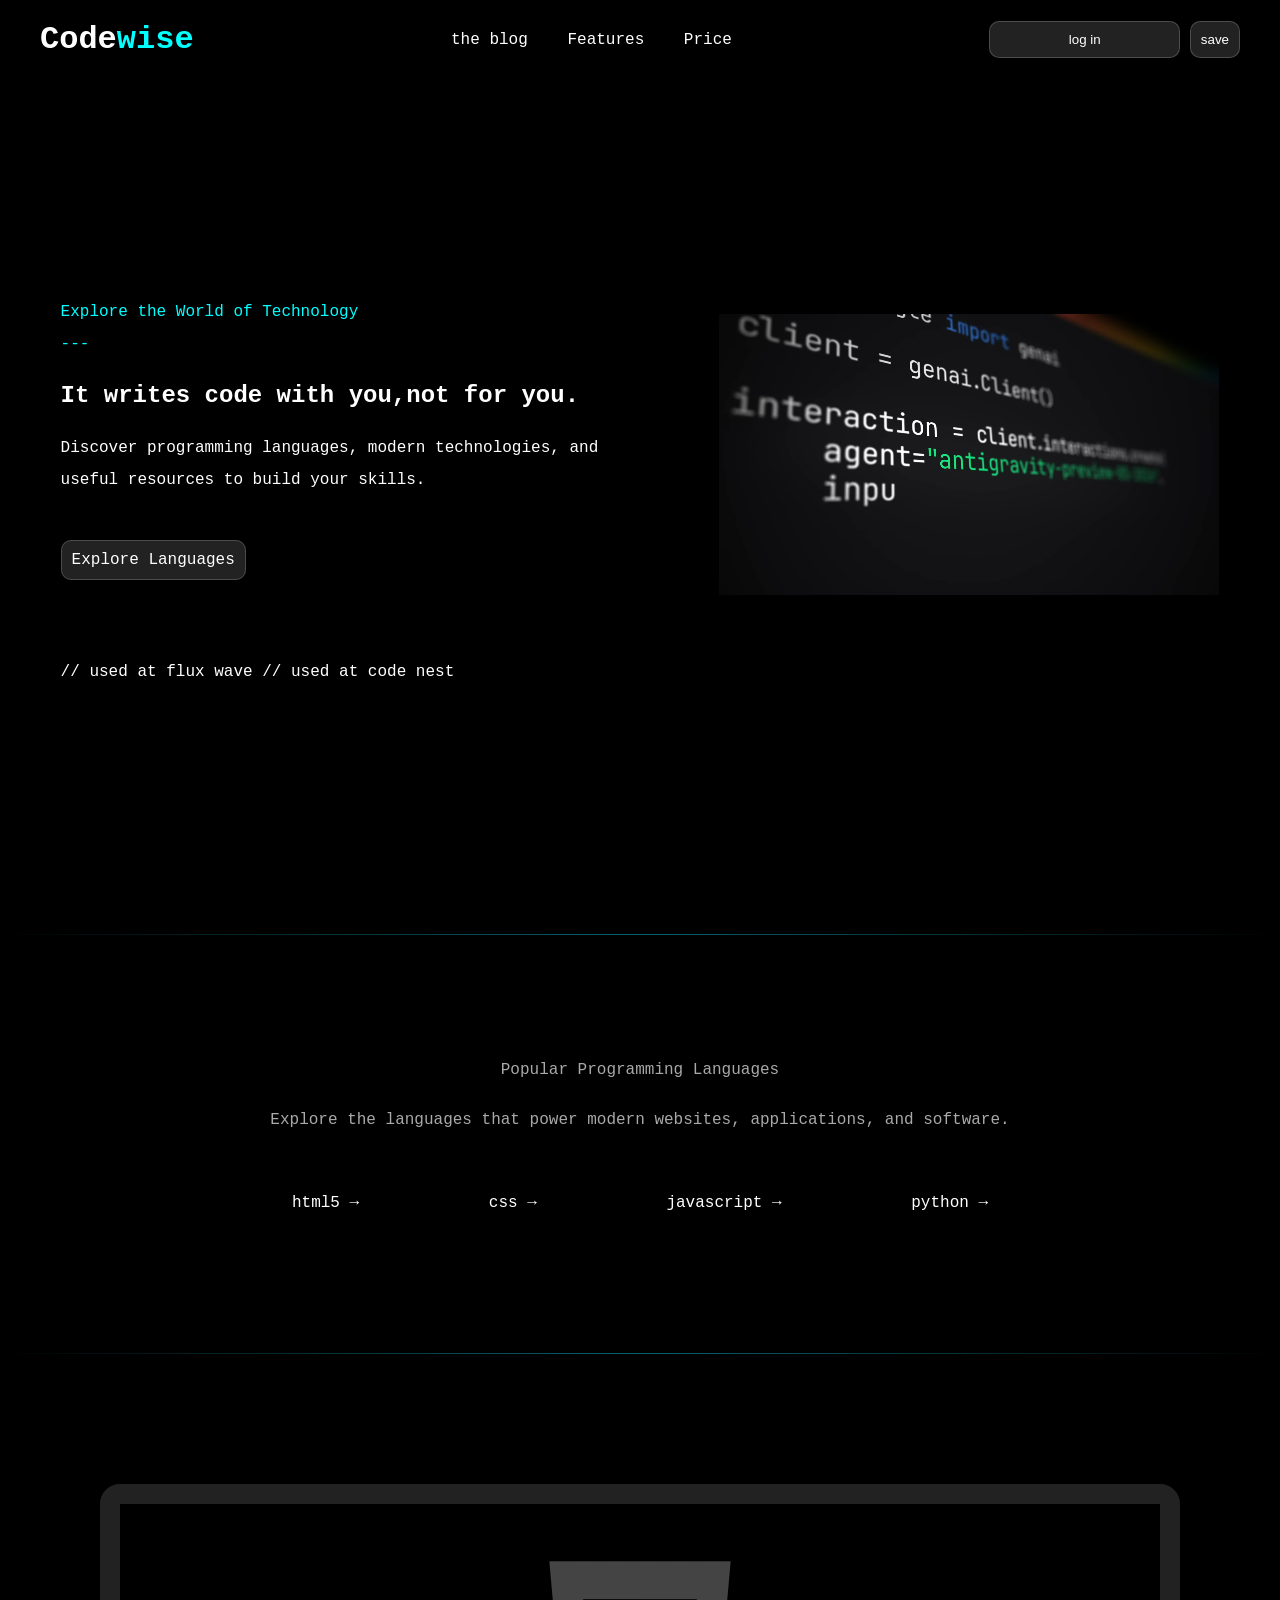
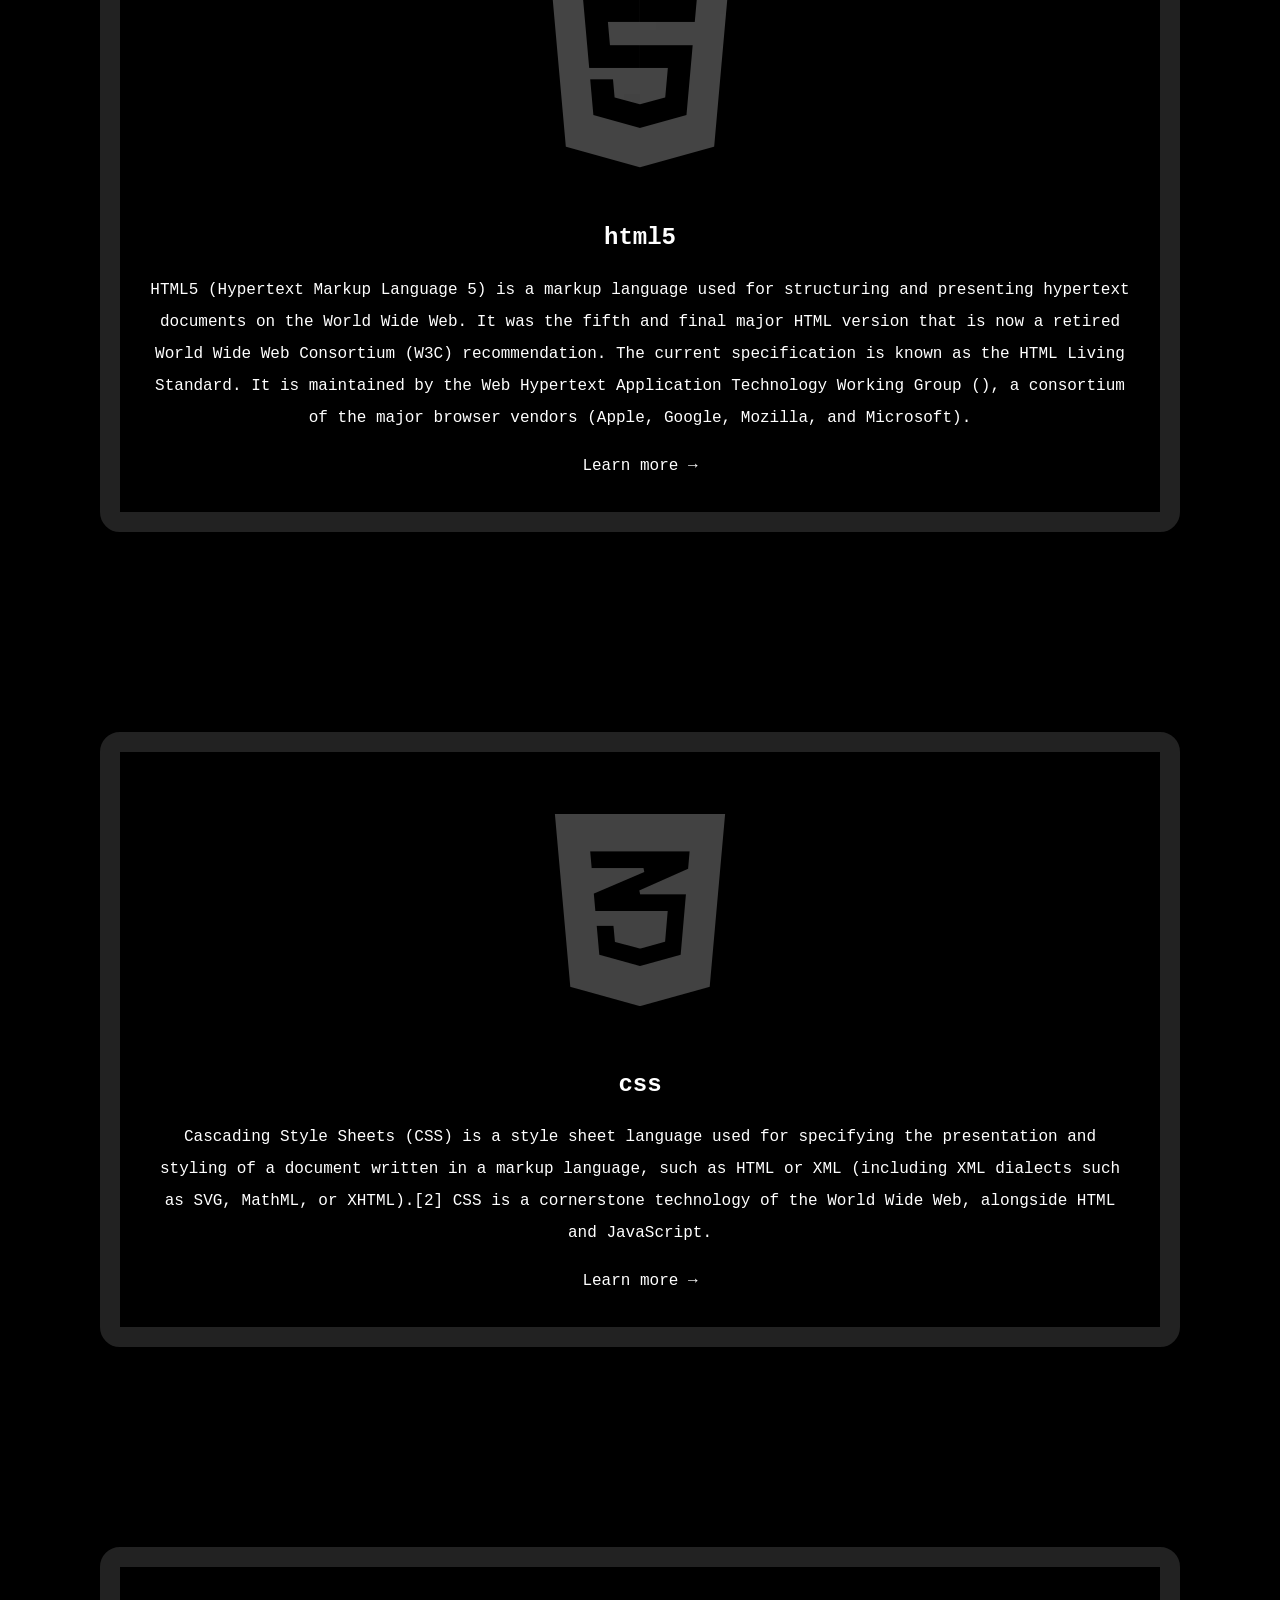
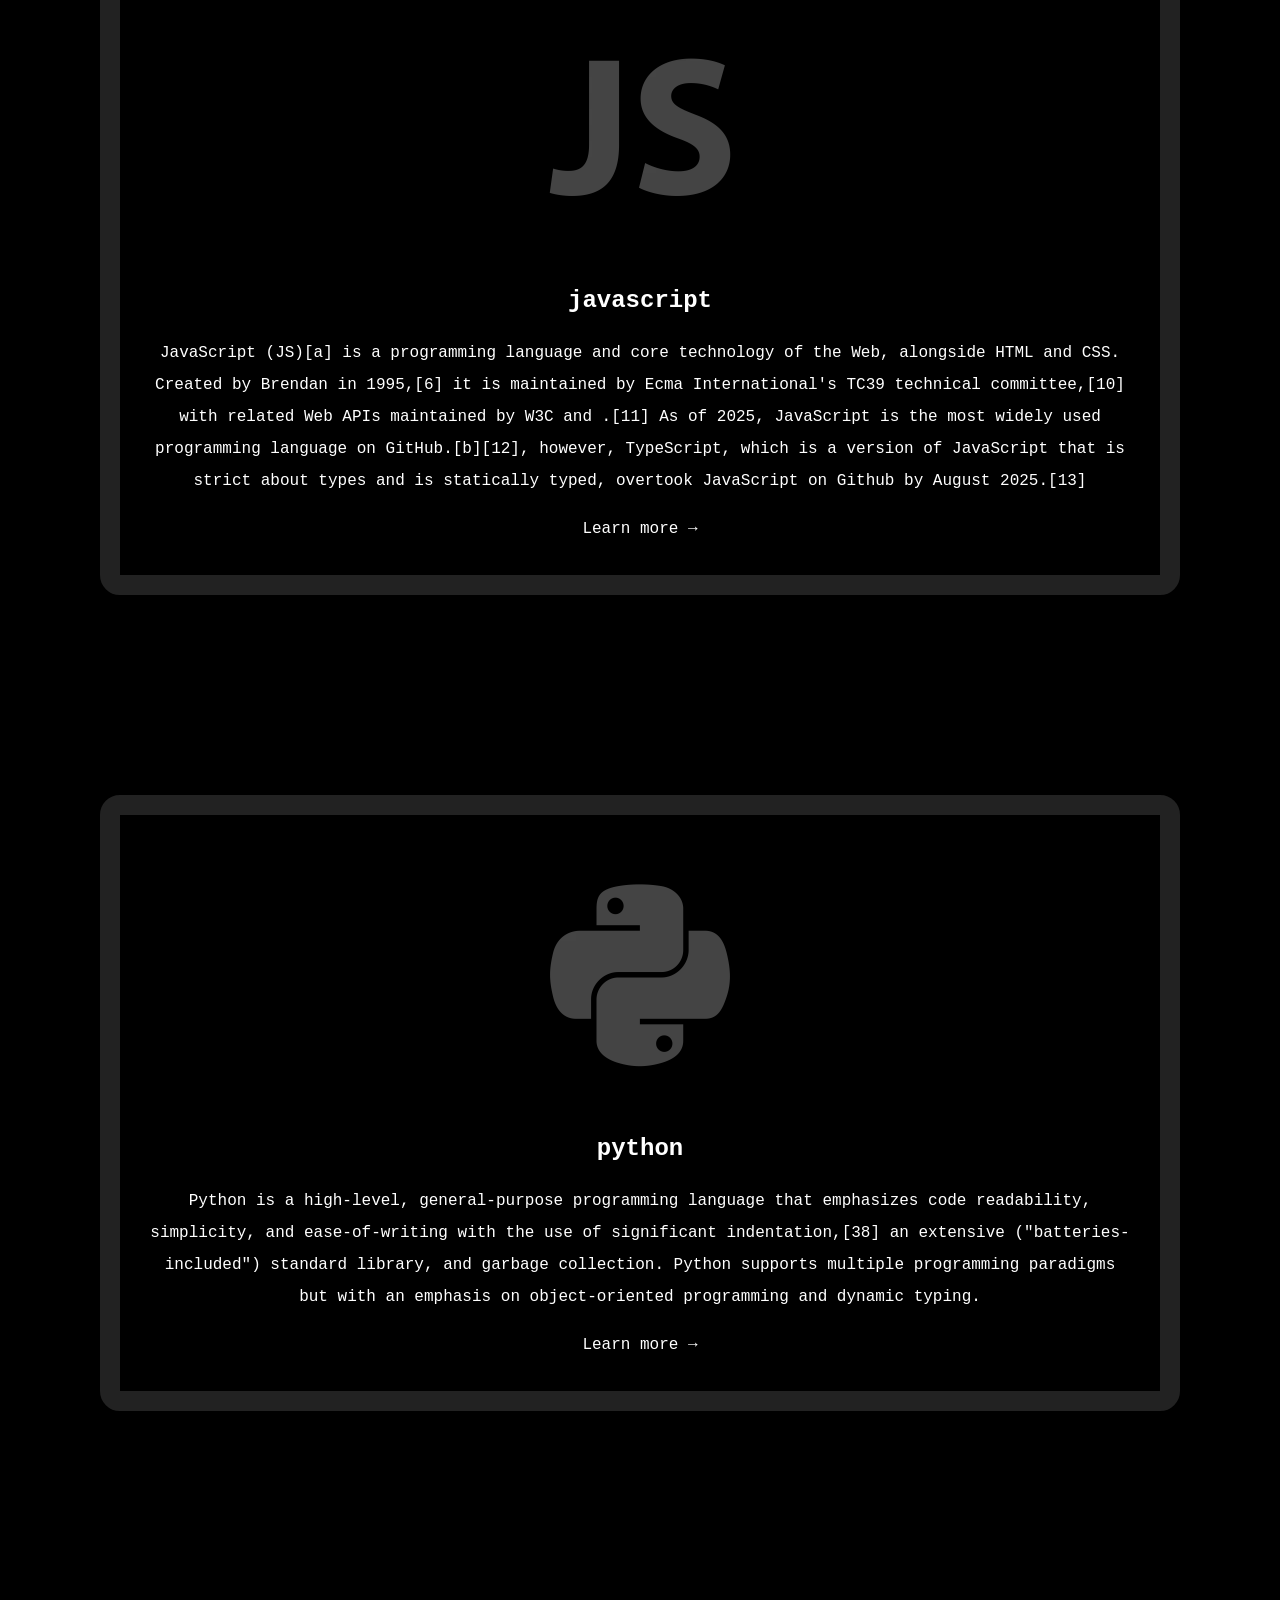
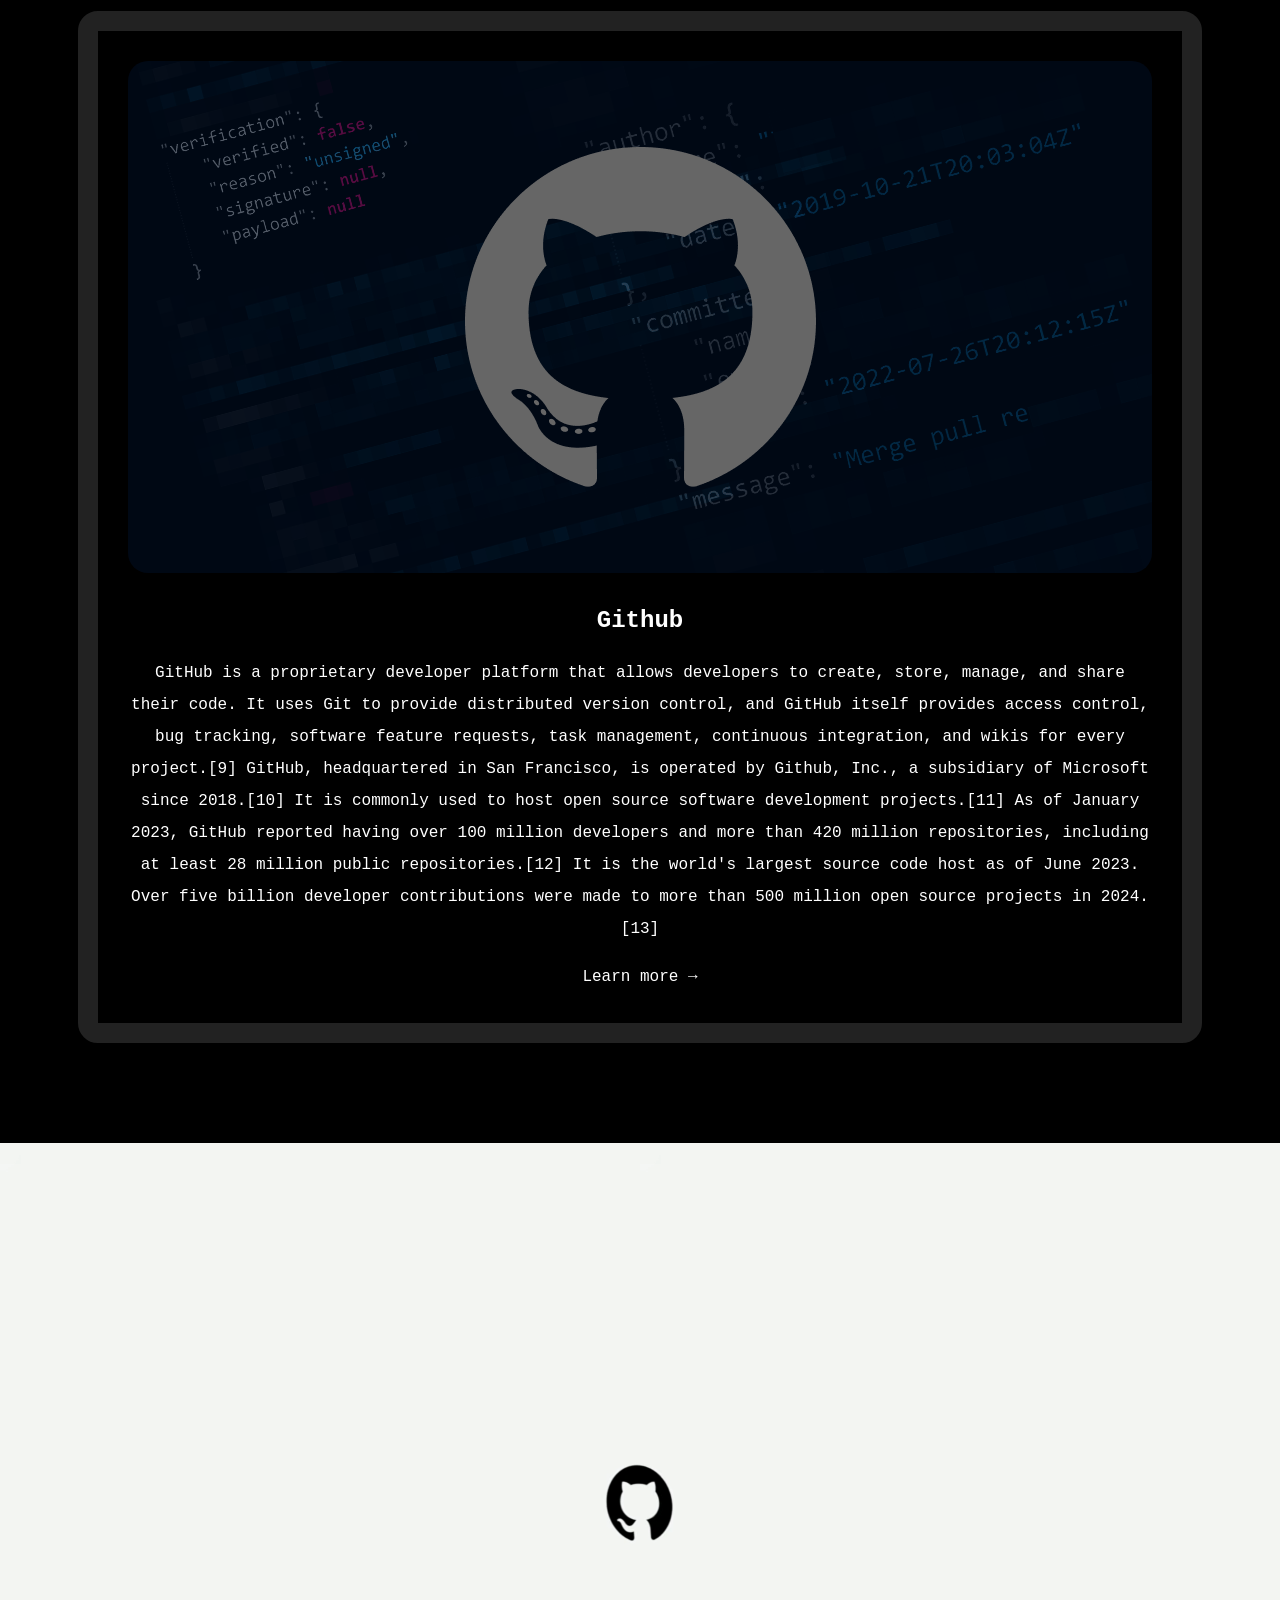
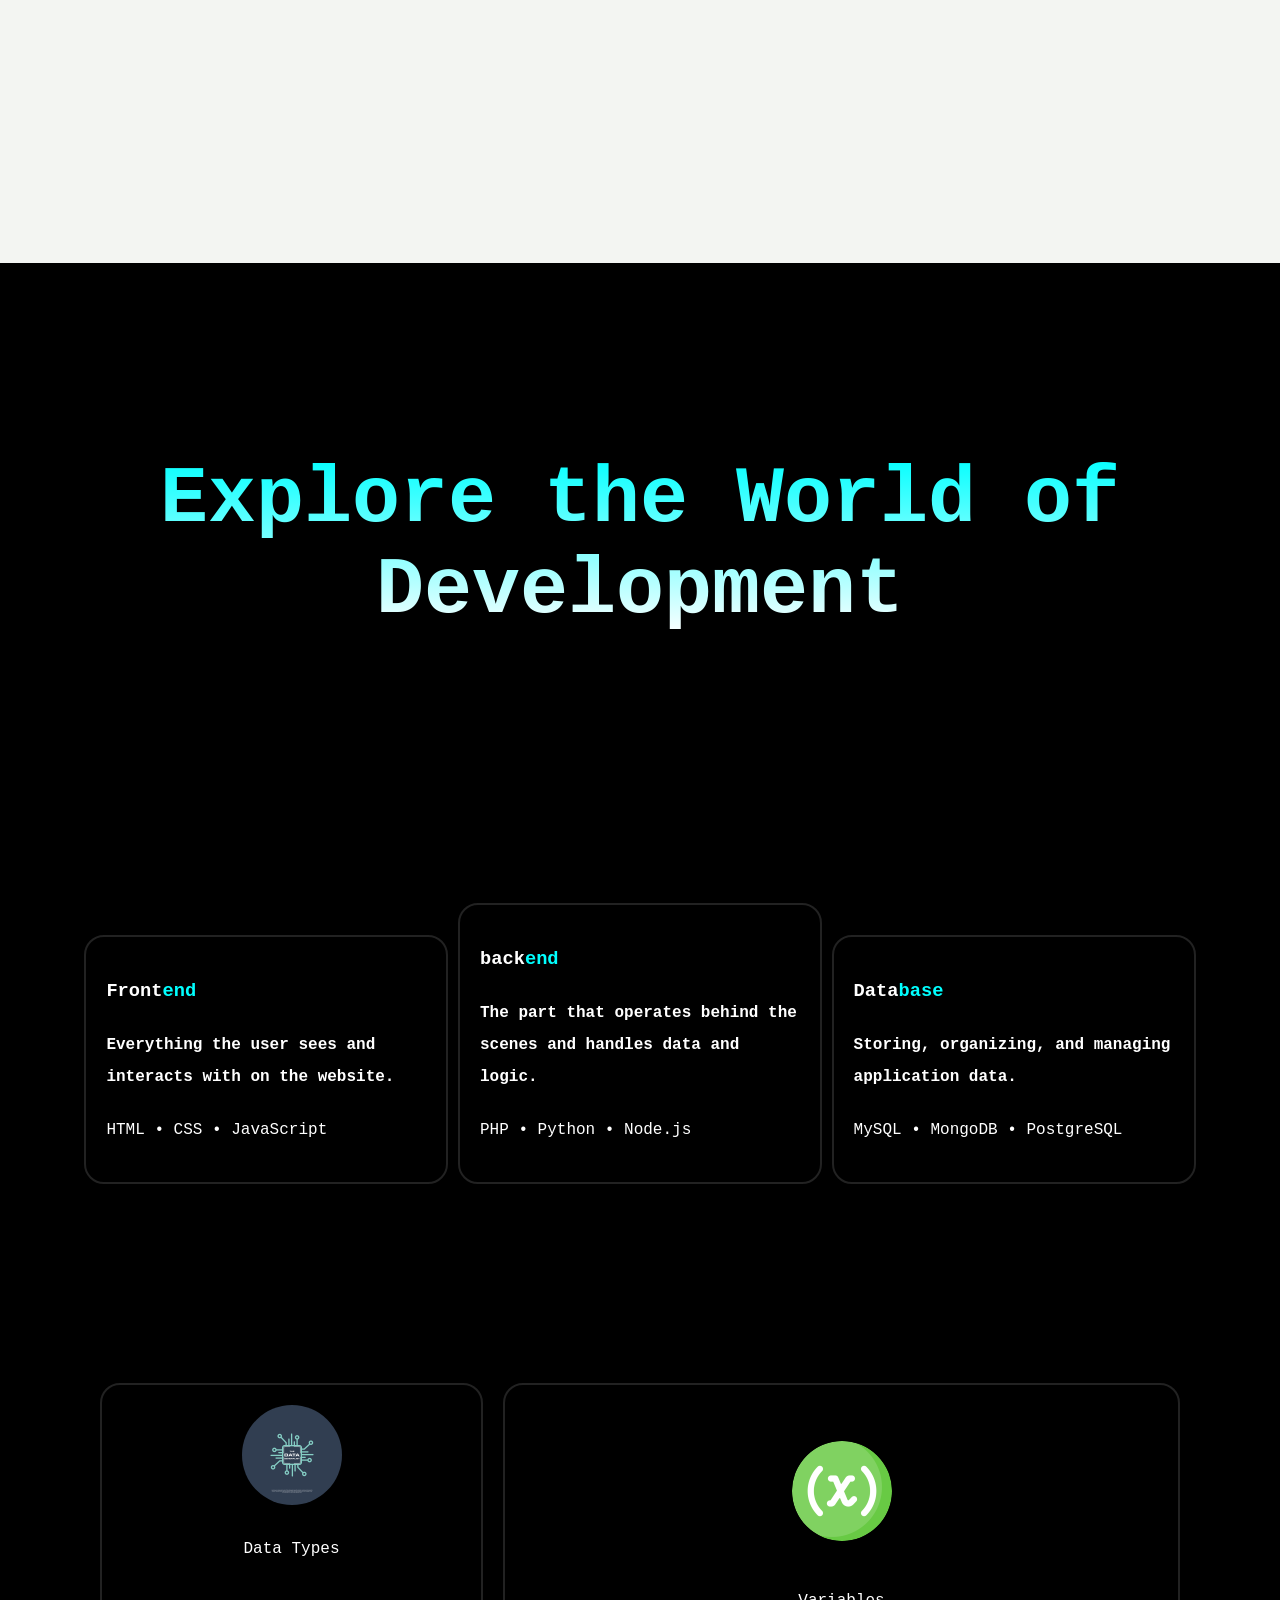
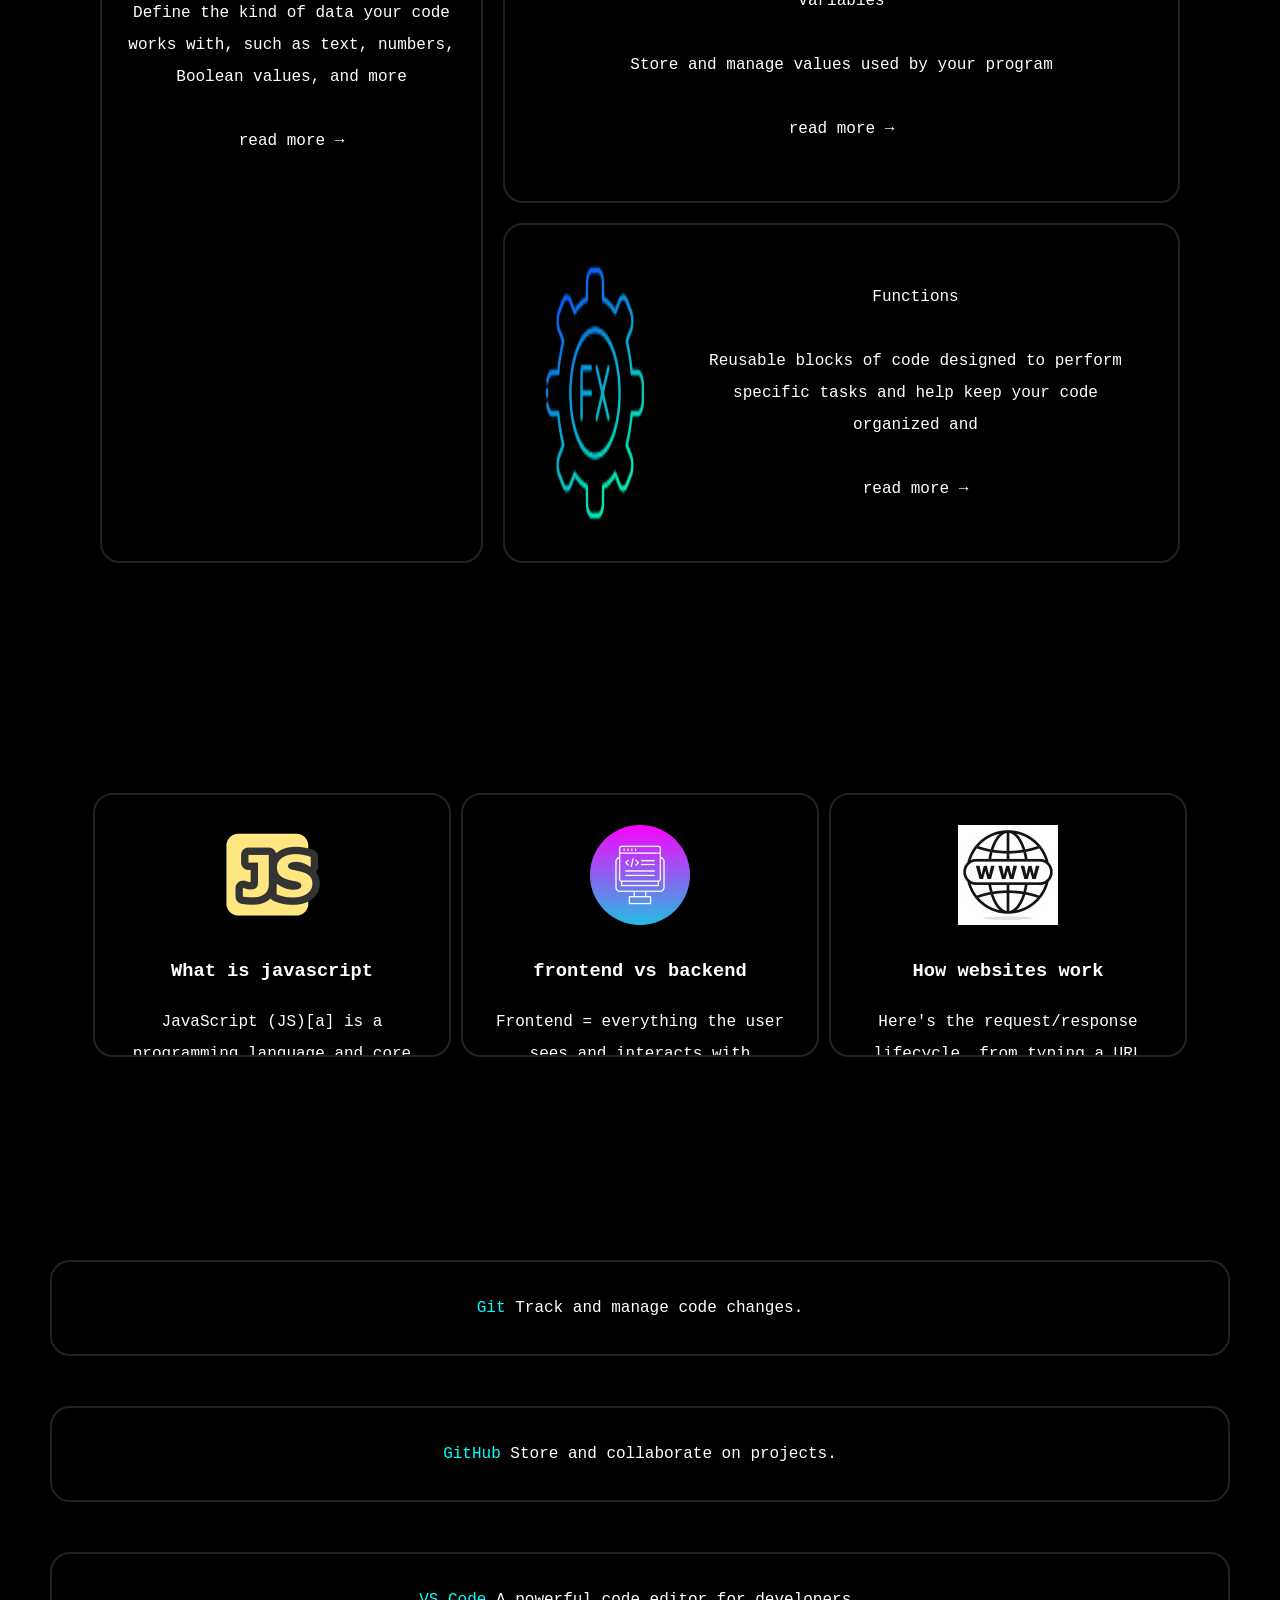
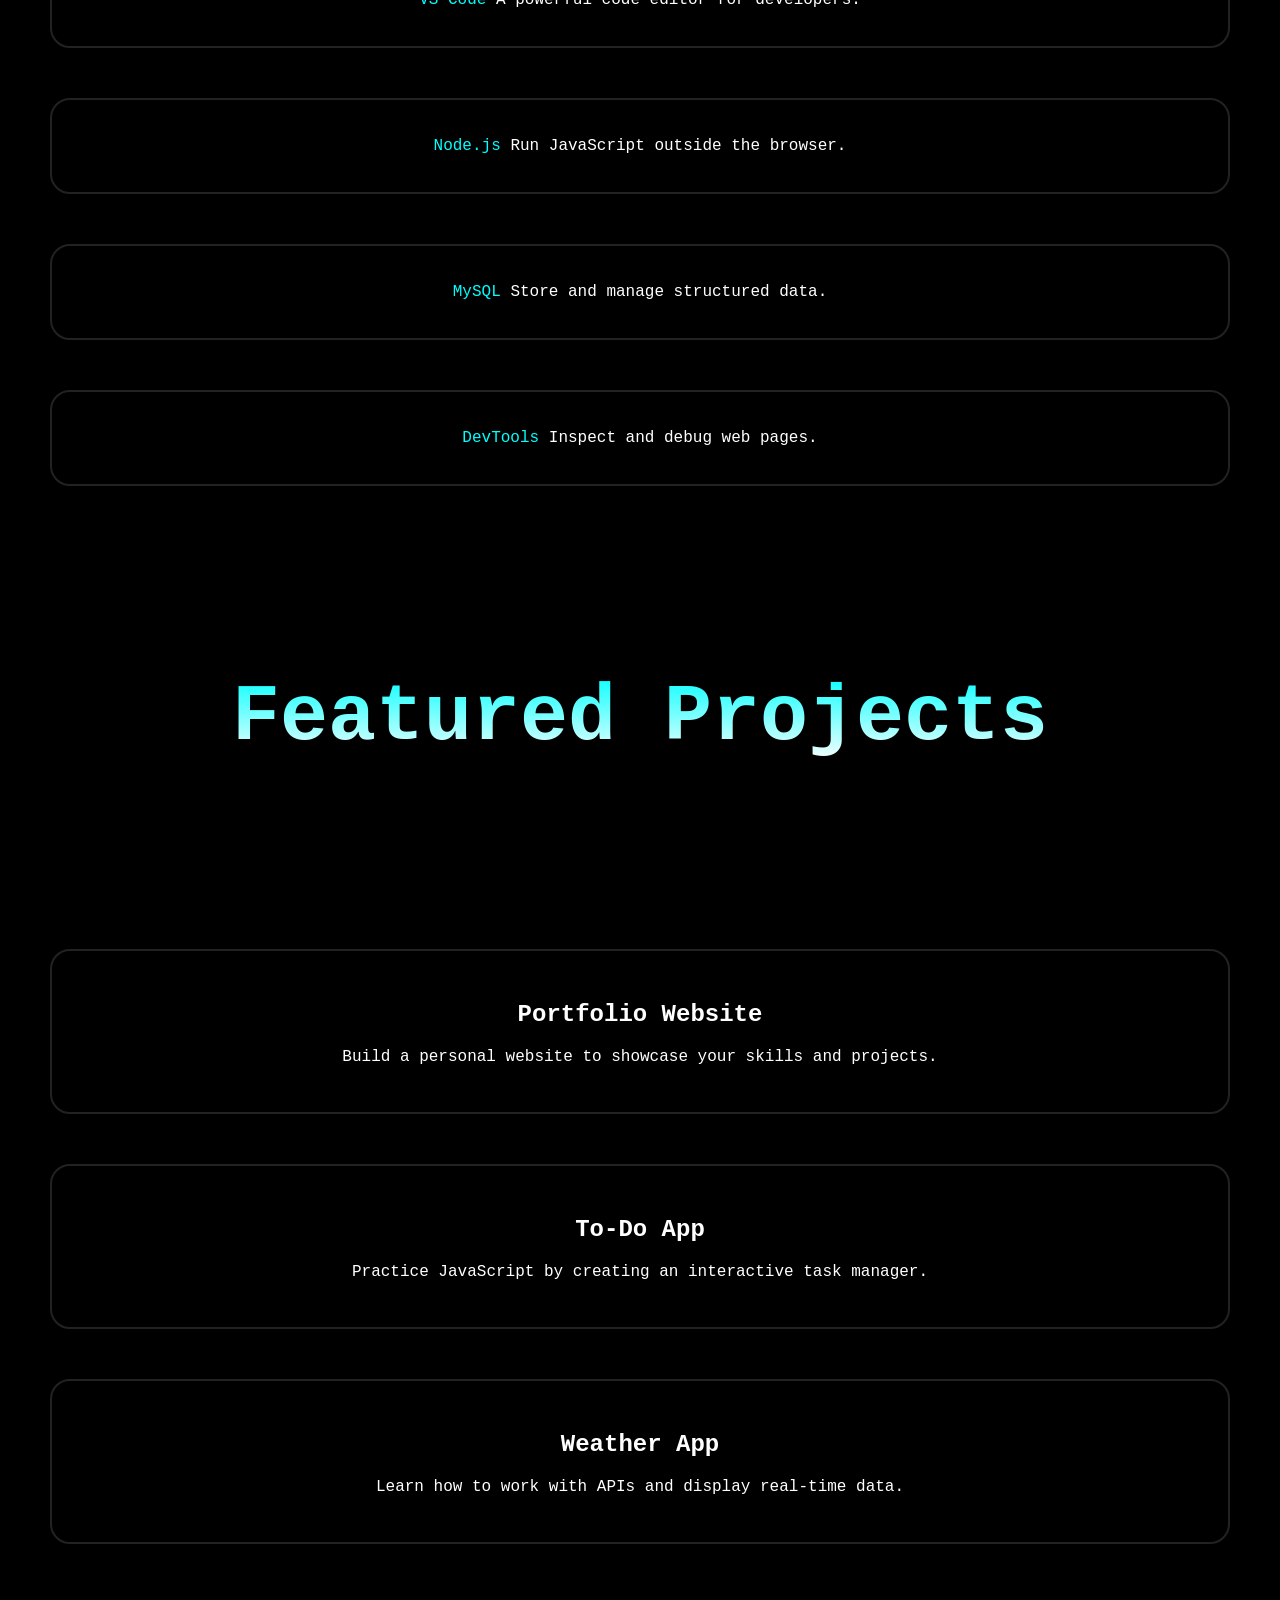
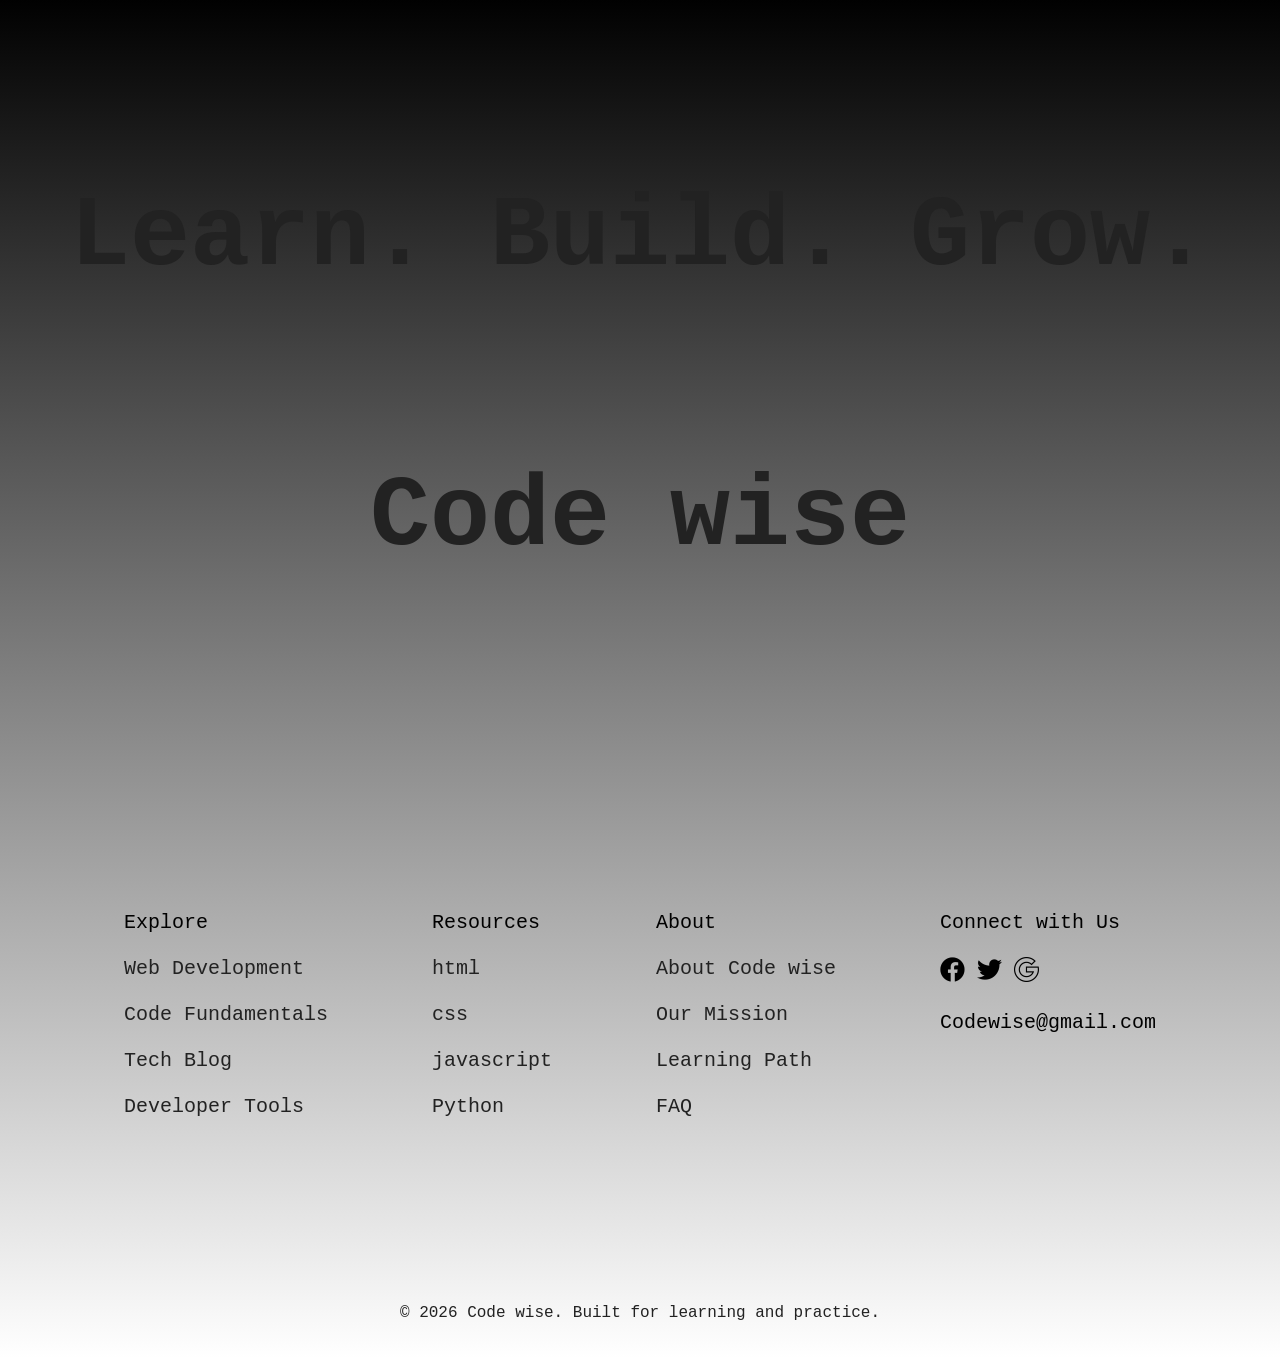
==== commit 5b9dc9c3: "Add files via upload" ====
--- a/index.html
+++ b/index.html
@@ -1,143 +1,352 @@
-<!doctype html>
+<!DOCTYPE html>
 <html lang="en">
     <head>
-        <meta charset="UTF-8" />
+        <meta charset="UTF-8">
         <meta name="viewport" content="width=device-width, initial-scale=1, minimum-scale=1, maximum-scale=5, user-scalable=yes">
-        <title>Document</title>
-        <link rel="stylesheet" href="style.css"/>
-    </head> 
-    <body>         
-        <header class="hero">
-            <nav>  
-                <p>welcome to</p>
-                <h1>family bakery</h1>
-                <p>were the biggest best equipped and most advanced bakery in the greater los angeles area.</p>
-                <a class="submit" href="#learn more">learn more</a>
-                <br>
-                <br>
-            </nav>
+        <title>Code wise</title>
+        <link rel="icon" href="code.png">
+        <link rel="stylesheet" href="style.css">
+    </head>
+    <body>
+        <header class="head">
+            <div class="header">
+                <h1> Code<span>wise</span></h1>
+                <nav>
+                    <a class="nav-link" href="">the blog</a>
+                    <a class="nav-link" href="">Features</a>
+                    <a class="nav-link" href="">Price</a>
+                </nav>
+                <form action="">
+                    <input type="email" placeholder="log in" required name="email">
+                    <input class="sub" type="submit" value="save">
+                </form>
+            </div>
         </header>
         <main>
             <section>
-                <div id="learn-more" class="about">
-                    <img src="alexandru-stavrica-170390-800x760.jpg" alt="">
-                    <div>
-                        <h2>Who we are?</h2>
-                        <p>We have been operating for over 30 years and are Members of The</p>
-                        <p>Federation of Master Builders. We work on projects big and small from small</p>
-                        <p>residential extensions to full house. We are so happy with this theme.</p>
-                        <p>Everyday it make our lives better.</p>
-                        <br><br>
-                        <p>We care about environment.</p>
-                        <p>We are trusted by hundreds of clients.</p>
-                        <p>Social media loves us!</p>
-                        <p>This list is super easy to create.</p>
+                <div class="content">
+                    <video src="Build Managed Agents with Gemini API [GqeEu4p3yFs].webm"  width="500" height="350" autoplay muted loop playsinline></video>
+                    <div class="hero">
+                        <p class="paragraph">Explore the World of Technology <br> --- </p>
+                        <h2>It writes code with you,not for you.</h2>
+                        <p>Discover programming languages, modern technologies, and <br> useful resources to build your skills.</p>
+                        <br>
+                        <div class="content-link"><a target="_blank" href="https://www.w3schools.com/">Explore Languages</a></div>
+                        <br><br>
+                        <p class="paragraphs">// used at flux wave  // used at code nest</p>
+                    </div>    
+                </div>
+            </section>
+            <hr>
+            <section>
+                <div class="hero-link">
+                    <p>Popular Programming Languages</p>
+                    <p>Explore the languages that power modern websites, applications, and software.</p>
+                    <br>
+                <div>
+                <div>
+                    <a href="#html5">html5 →</a>
+                    <a href="#css">css →</a>
+                    <a href="#javascript">javascript →</a>
+                    <a href="#python">python →</a>
+                </div>
+            </section>
+            <hr>
+            <section class="cards"> 
+                <div id="html5" class="card">
+                    <img src="458312.webp" alt="html5-logo">
+                    <h2>html5</h2>
+                    <p>HTML5 (Hypertext Markup Language 5) is a markup language used for structuring and presenting hypertext documents on the World Wide Web. It was the fifth and final major HTML version that is now a retired World Wide Web Consortium (W3C) recommendation. The current specification is known as the HTML Living Standard. It is maintained by the Web Hypertext Application Technology Working Group (), a consortium of the major browser vendors (Apple, Google, Mozilla, and Microsoft).</p>
+                    <a class="cards-link" target="_blank" href="https://en.wikipedia.org/wiki/HTML5">Learn more →</a>
+                </div>
+                <div  id="css" class="card">
+                    <img src="14776630.png" alt="css-logo">
+                    <h2>css</h2>
+                    <p>Cascading Style Sheets (CSS) is a style sheet language used for specifying the presentation and styling of a document written in a markup language, such as HTML or XML (including XML dialects such as SVG, MathML, or XHTML).[2] CSS is a cornerstone technology of the World Wide Web, alongside HTML and JavaScript.</p>
+                    <a class="cards-link" target="_blank" href="https://en.wikipedia.org/wiki/CSS">Learn more →</a>
+                </div>
+                <div  id="javascript" class="card">
+                    <img src="458317.webp" alt="javascript-logo">
+                    <h2>javascript</h2>
+                    <p>JavaScript (JS)[a] is a programming language and core technology of the Web, alongside HTML and CSS. Created by Brendan  in 1995,[6] it is maintained by Ecma International's TC39 technical committee,[10] with related Web APIs maintained by W3C and .[11] As of 2025, JavaScript is the most widely used programming language on GitHub.[b][12], however, TypeScript, which is a version of JavaScript that is strict about types and is statically typed, overtook JavaScript on Github by August 2025.[13]</p>
+                    <a class="cards-link" target="_blank" href="https://en.wikipedia.org/wiki/JavaScript">Learn more →</a>
+                </div>
+                <div  id="python" class="card">
+                    <img src="458172.webp" alt="python-logo">
+                    <h2>python</h2>
+                    <p>Python is a high-level, general-purpose programming language that emphasizes code readability, simplicity, and ease-of-writing with the use of significant indentation,[38] an extensive ("batteries-included") standard library, and garbage collection. Python supports multiple programming paradigms but with an emphasis on object-oriented programming and dynamic typing.</p>
+                    <a class="cards-link" target="_blank" href="https://en.wikipedia.org/wiki/Python_(programming_language)">Learn more →</a>
+                </div>
+                <div class="card">
+                    <img class="github" src="thumbnail.webp" alt="github-green-logo">
+                    <h2>Github</h2>
+                    <p>GitHub is a proprietary developer platform that allows developers to create, store, manage, and share their code. It uses Git to provide distributed version control, and GitHub itself provides access control, bug tracking, software feature requests, task management, continuous integration, and wikis for every project.[9] GitHub, headquartered in San Francisco, is operated by Github, Inc., a subsidiary of Microsoft since 2018.[10]
+                    It is commonly used to host open source software development projects.[11] As of January 2023, GitHub reported having over 100 million developers and more than 420 million repositories, including at least 28 million public repositories.[12] It is the world's largest source code host as of June 2023. Over five billion developer contributions were made to more than 500 million open source projects in 2024.[13]</p>
+                    <a target="_blank" class="cards-link" href="https://en.wikipedia.org/wiki/GitHub">Learn more →</a>
+                </div>
+            </section>
+            <section>
+                <div>
+                    <video src="Github Ad (motion graphics) [W6m57Ix9Thk].webm"  width="100%" height="" autoplay muted loop playsinline></video>
+                </div>
+            </section class="line">
+            <section>
+                <h6>Explore the World of Development</h6>
+               <div class="contents">
+                    <div class="card-parent">
+                        <div class="card-child">
+                            <h3>Front<span>end</span></h3>
+                            <h4>Everything the user sees and interacts with on the website.</h4>
+                            <p>HTML • CSS • JavaScript</p>
+                        </div>
+                        <div class="card-child">
+                            <h3>back<span>end</span></h3>
+                            <h4>The part that operates behind the scenes and handles data and logic.</h4>
+                            <p>PHP • Python • Node.js</p>
+                        </div>
+                        <div class="card-child">
+                            <h3>Data<span>base</span></h3>
+                            <h4>Storing, organizing, and managing application data.</h4>
+                            <p>MySQL • MongoDB • PostgreSQL</p>
+                        </div>
                     </div>
-                </div>
-            </section>
-            <section>
-                <div class="location">
-                    <img src="full-2-800x640.jpg" alt="">
-                    <div>
-                        <h2>Our Location</h2>
-                        <p>We have been operating for over 30 years and are Members of The</p>
-                        <p>Federation of Master Builders. We work on projects big and small from small</p>
-                        <p>residential extensions to full house. We are so happy with this theme.</p>
-                        <p>Everyday it make our lives better.</p>
-                        <br><br>
-                        <p>Story on projects big and small from small residential extensions to full</p>
-                        <p>house. We are so happy with this theme. Everyday it make our lives better.</p>
+               </div>
+            </section>
+            <section class="grid-area">
+                <div class="grid nav">
+                    <p>
+                        <img src="9757564.png" alt="Variables_logo">
+                        <br><br>
+                        Variables
+                        <br><br>
+                        Store and manage values used by your program
+                        <br><br>
+                        <a class="grid_link" target="_blank" href="https://www.w3schools.com/programming/prog_variables.php">read more →</a>
+                    </p>
+                   
+                </div>
+                <div class="grid side-left">
+                    <img src="cn59mnf3m7b7n1w8p7f74z0ve7_image.png" alt="Data_Types_logo">
+                    <p>
+                        Data Types
+                        <br><br>
+                        Define the kind of data your code works with, such as text, numbers, Boolean values, and more
+                        <br><br>
+                        <a class="grid_link" target="_blank" href="https://www.w3schools.com/programming/prog_data_types.php">read more →</a>
+                    </p>
+                </div>
+                <div class="grid cont">
+                    <img src="6373792.png" alt="Functions_logo">
+                    <p>
+                        Functions
+                        <br><br>
+                        Reusable blocks of code designed to perform specific tasks and help keep your code organized and
+                        <br><br>
+                        <a class="grid_link" target="_blank" href="https://www.w3schools.com/programming/prog_functions.php">read more →</a>
+                    </p>
+                </div>
+            </section>
+            <section>
+               <div class="blog-parent">
+                    <div class="blog-child">
+                        <img src="javascript-8543231_1280.png" alt="javascript_logo">
+                        <h3>What is javascript</h3>
+                        <p>JavaScript (JS)[a] is a programming language and core technology of the Web, alongside HTML and CSS. Created by Brendan in 1995,[6] it is maintained by Ecma International's TC39 technical committee,[10] with related Web APIs maintained by W3C and .[11] As of 2025, JavaScript is the most widely used programming language on GitHub.[b][12], however, TypeScript, which is a version of JavaScript that is strict about types and is statically typed, overtook JavaScript on Github by August 2025.[13]</p>
                     </div>
-                </div>
-            </section>
-            <section class="spacing">
-                <div class="center">
-                    <h2>Our Baking</h2>
-                    <p>Learn more about them. We have worked truly hard to make them perfect for every use.</p>
-                    <div class="baking">
-                        <img src="clem-onojeghuo-206832-600x500.jpg" alt="">
-                        <h2>cookies</h2>
-                        <p>roin interdum, ante ut sollicitudin commodo, tellus quam sagittis</p>
+                    <div class="blog-child">
+                        <img src="14320557.png" alt="frontend_logo">
+                        <h3>frontend vs backend</h3>
+                        <p>Frontend = everything the user sees and interacts with directly (UI, layout, interactivity, state in the browser).
+                        Backend = everything that powers the app behind the scenes (data, business logic, auth, APIs, infrastructure).
+                        Frontend Development
+                        What you work on:
+                        UI/UX implementation (HTML, CSS, JS/TS frameworks like React, Vue, Svelte)
+                        State management, client-side routing, performance (rendering, bundle size)
+                        Accessibility, responsiveness, cross-browser behavior
+                        Pros:
+                        Immediate visual feedback — fast iteration loop
+                        High demand for developers who can bridge design and engineering
+                        Skills transfer well to product/design thinking
+                        Cons:
+                        Fragmented ecosystem — tooling and "best practices" shift fast
+                        Harder to reason about correctness (browser quirks, async UI state)
+                        Can become repetitive (CRUD forms, layout tweaks) without deeper architecture challenges
+                        Backend Development
+                        What you work on:
+                        APIs (REST/GraphQL), databases, authentication, authorization
+                        System design: scalability, caching, queues, data modeling
+                        DevOps-adjacent concerns: deployment, monitoring, security
+                        Pros:
+                        More stable core concepts (SQL, HTTP, data modeling don't change every year)
+                        Deeper architectural problems — better for building strong engineering fundamentals
+                        Backend skills generalize across languages/stacks more easily
+                        Cons:
+                        Slower feedback loop (no visual result to check against)
+                        Debugging can be harder (distributed systems, race conditions, infra issues)
+                        Less "instant gratification" — harder to stay motivated as a beginner
+                        Recommendation
+                        Given your stated goal — building software that looks and feels professional, and going full-stack — don't pick one to abandon the other. But if you need a place to go deep first, go backend first:
+                        Backend fundamentals (data modeling, API design, auth) are what make frontend work coherent. A polished UI backed by a bad API design will always feel fragile.
+                        It's easier to pick up a frontend framework once you understand what data it's consuming and why, than the reverse.
+                        Practical path: build 1–2 small full-stack projects where you deliberately design the backend (schema + API contract) before touching the UI. That forces you to think in terms of clean architecture rather than just wiring components to whatever endpoint exists.
+                        If you want, I can sketch a project structure (e.g., a REST API + React frontend) that reflects clean separation of concerns as a learning reference.
+                        </p>      
                     </div>
-                    <div class="baking">
-                        <img src="ben-garratt-134774-600x500.jpg" alt="">
-                        <h2>Superior Breads</h2>
-                        <p>Proin interdum, ante ut sollicitudin commodo, tellus quam</p>
+                    <div class="blog-child">
+                        <img src="www-internet-globe-grid_78370-2008.jpg" alt="www-internet-globe-grid">
+                        <h3>How websites work</h3>
+                        <p>Here's the request/response lifecycle, from typing a URL to seeing the page rendered.
+
+                        1. DNS Resolution
+                        You type example.com into the browser.
+                        The browser needs an IP address, so it queries a DNS resolver (usually your ISP's or a public one like Cloudflare's 1.1.1.1).
+                        DNS resolves the domain to an IP address (e.g., 93.184.216.34) through a hierarchy: root servers → TLD servers → authoritative name servers.
+                        2. Establishing a Connection
+                        Browser opens a TCP connection to that IP on port 443 (HTTPS) or 80 (HTTP).
+                        If HTTPS, a TLS handshake happens: the server presents a certificate, keys are exchanged, and an encrypted channel is established.
+                        3. HTTP Request
+                        Browser sends an HTTP request to the server, e.g.:
+                        GET /index.html HTTP/1.1
+                        Host: example.com
+                        This includes headers (cookies, user-agent, accept types, etc.).
+                        4. Server Processing
+                        This is where backend logic happens:
+                        A web server (Nginx, Apache) or app server receives the request.
+                        It routes the request to your application code (Node.js, Django, Rails, etc.).
+                        The app may query a database, apply business logic, and build a response — either:
+                        Server-side rendered (SSR): full HTML is generated and sent back.
+                        API response: JSON data sent back, and the frontend renders it (common in SPAs like React apps).
+                        5. HTTP Response
+                        Server sends back a response:
+                        HTTP/1.1 200 OK
+                        Content-Type: text/html
+                        <html>...</html>
+                        Status codes matter here: 200 (OK), 301 (redirect), 404 (not found), 500 (server error), etc.
+                        6. Browser Rendering
+                        The browser takes the HTML/CSS/JS and builds the page:
+                        Parse HTML → builds the DOM (Document Object Model)
+                        Parse CSS → builds the CSSOM
+                        Combines both into a Render Tree
+                        Layout — calculates position/size of every element
+                        Paint — draws pixels to the screen
+                        JavaScript execution — attaches event listeners, may fetch more data (AJAX/fetch calls), modifies the DOM dynamically
+                        7. Ongoing Interaction
+                        Any further data fetching (e.g., clicking a button that loads more content) typically triggers additional API calls (fetch/axios) directly from JavaScript, without a full page reload — this is the foundation of modern SPAs.
+                        Where frontend vs backend fits in this flow
+                        Stage	Layer
+                        DNS, TCP, TLS	Infrastructure/network
+                        Request routing, DB queries, business logic	Backend
+                        HTML/CSS/JS parsing, rendering, interactivity	Frontend
+                        Why this matters for you as a full-stack dev
+                        Understanding this flow is what separates developers who can "make things work" from those who can debug performance issues, design efficient APIs, and reason about where a bug actually lives (client vs. server vs. network). A few practical takeaways:
+                        Slow page load? Check DNS/TLS overhead, server response time, and render-blocking resources separately — they're different problems with different fixes.
+                        SSR vs. client-rendered SPA is an architectural decision with real trade-offs (SEO, time-to-interactive, server load) — not just a framework preference.
+                        If you want, I can walk through a concrete example (e.g., what happens end-to-end when a React app calls a Node/Express API) to make this more concrete for your current stack.</p>
                     </div>
-                    <div class="baking">
-                        <img src="stas-ovsky-123540-600x500.jpg" alt="">
-                        <h2>Bagels</h2>
-                        <p>roin interdum, ante ut sollicitudin commodo, tellus quam sagittis</p>
-                    </div>
-                </div>
-            </section>
-            <section>
-                <div class="contact">
-                    <iframe src="https://www.google.com/maps/embed?pb=!1m18!1m12!1m3!1d125437.60985643949!2d54.590452755662994!3d24.44399904814458!2m3!1f0!2f0!3f0!3m2!1i1024!2i768!4f13.1!3m3!1m2!1s0x3e5e440f723ef2b9%3A0xc7cc2e9341971108!2z2KPYqNmIINi42KjZig!5e0!3m2!1sar!2sae!4v1785396153630!5m2!1sar!2sae" width="600" height="450" style="border:0;" allowfullscreen="" loading="lazy" referrerpolicy="strict-origin-when-cross-origin"></iframe>
-                    <div>
-                        <h2>Contact Information</h2>
-                        <p>I am text block. Click edit button to change this text. Lorem ipsum dolor sit amet,</p>
-                        <p>consectetur adipiscing elit. Ut elit tellus, luctus nec ullamcorper mattis, pulvinar</p>
-                        <p>dapibus leo.</p>
-                        <br><br>
-                        <p>Manchester St 123-78B, Random 713, UK</p>
-                        <p>+46 123 456 789</p>
-                        <p>+37 431 456 789</p>
-                        <p> hello@sitename.com</p>
-                    </div>
-                </div>
-            </section>
+               </div>
+            </section>
+            <br>
+            <section>
+                <div>
+                    <p class="tools">
+                        <span>Git</span>
+                        Track and manage code changes.
+                    </p>
+                    <p class="tools">
+                        <span>GitHub</span>
+                        Store and collaborate on projects.
+                    </p>
+                    <p class="tools">
+                        <span>VS Code</span>
+                       A powerful code editor for developers.
+                    </p>
+                    <p class="tools">
+                        <span>Node.js</span>
+                       Run JavaScript outside the browser.
+                    </p>
+                    <p class="tools">
+                        <span>MySQL</span>
+                       Store and manage structured data.
+                    </p>
+                    <p class="tools">
+                        <span>DevTools</span>
+                       Inspect and debug web pages.
+                    </p>
+                </div>
+            </section>
+            <section>
+                <h6>Featured Projects</h6>
+                <div class="last_section">
+                    <h2>Portfolio Website</h2>
+                    <p>Build a personal website to showcase your skills and projects.</p>
+                </div>
+                  <div class="last_section">
+                    <h2>To-Do App</h2>
+                    <p>Practice JavaScript by creating an interactive task manager.</p>
+                </div>
+                  <div class="last_section">
+                    <h2>Weather App</h2>
+                    <p>Learn how to work with APIs and display real-time data.</p>
+                </div>
+            </section>
+            <section></section>        
         </main>
         <footer>
-            <div>
-                <ul class="the_end">
-                    <li>
-                        About us
-                        <br><br>
-                        <p>I am text block. Click edit button to</p>
-                        <p>change this text. Lorem ipsum dolor sit</p>
-                        <p>amet, consectetur. I am text block. Click</p>
-                        <p>edit button to change this text. Lorem</p>
-                        <p>ipsum dolor sit amet, consectetur.</p>
-                        <p>We are the champions! We are the most</p>
-                        <p>amazing theme of all time, yeah.</p>
-                    </li>
-                    <li>
-                        Why we are special?
-                        <br><br>
-                        <p>I am text block. Click edit button to</p>
-                        <p>change this text. Lorem ipsum dolor sit</p>
-                        <p>amet, consectetur. I am text block. Click</p>
-                        <p>edit button to change this text. Lorem</p>
-                        <p>ipsum dolor sit amet, consectetur.</p>
-                        <p>We are the champions! We are the most</p>
-                        <p>amazing theme of all time, yeah.</p>
-                    </li>
-                    <li>
-                        Opening Hours
-                        <br><br>
-                        <p>I am text block. Click edit button to</p>
-                        <p>change this text. Lorem ipsum dolor sit</p>
-                        <p>amet, consectetur. I am text block. Click</p>
-                        <p>edit button to change this text. Lorem</p>
-                        <p>ipsum dolor sit amet, consectetur.</p>
-                        <p>We are the champions! We are the most</p>
-                        <p>amazing theme of all time, yeah.</p>
-                    </li>
-                    <li>
-                        Contact Details
-                        <br><br>
-                        <p>Manchester Road 123-78B, Silictown</p>
-                        <p> +46 123 456 789</p>
-                        <p> hello@sitename.com</p>
-                        <p>http://www.sitename.com</p>
-                    </li>
-                </ul>
-            </div>
-            <div class="the_ending">
-                <img src="bakery-light-1.png" alt="">
-                <p>Copyright 2017. All rights reserved.</p>
+            <div class="foot_start">
+                <h5>Learn. Build. Grow.</h5>
+                <h5>Code wise</h5>
+                <p></p>
+                <div class="flex_foot">
+                    <p>
+                        Explore
+                        <br><br>
+                        <a href="">Web Development</a>
+                        <br><br>
+                        <a href="">Code Fundamentals</a>
+                        <br><br>
+                        <a href="">Tech Blog</a>
+                        <br><br>
+                        <a href="">Developer Tools</a>
+                    </p>
+                    <p>
+                        Resources
+                        <br><br>
+                        <a href="#html5">html</a>
+                        <br><br>
+                        <a href="#css">css</a>
+                        <br><br>
+                        <a href="#javascript">javascript</a>
+                        <br><br>
+                        <a href="#python">Python</a>
+                    </p>
+                    <p>
+                        About
+                        <br><br>
+                        <a href="">About Code wise</a>
+                        <br><br>
+                        <a href="">Our Mission</a>
+                        <br><br>
+                        <a href="">Learning Path</a>
+                        <br><br>
+                        <a href="">FAQ</a>
+                    </p>
+                    <p>
+                        Connect with Us
+                        <br><br>
+                        <img src="2175193.png" alt="face_book_logo">
+                        <img src="733635.png" alt="x-logo">
+                        <img src="1240979.png" alt="google-logo">
+                        <br><br>
+                         Codewise@gmail.com
+                    </p>
+                   
+                </div>
+                <div class="logo">
+                    <p class="last_foot">
+                        © 2026 Code wise. Built for learning and practice.
+                    </p>
+                </div>
             </div>
         </footer>
     </body>
-</html>
+</html>
--- a/style.css
+++ b/style.css
@@ -1,221 +1,725 @@
- body{
+body {
+    background-color: black;
+    font-family: 'Courier New', Courier, monospace;
     margin: 0;
-    overflow-x: hidden;
-}
-
-.hero{
-    background-image: url(drew-coffman-1872.jpg);
-    background-repeat: no-repeat ;
-    background-size: 100% 100%;
-    background-position: center center;
-    overflow: auto;
-    height: 100vh;
-    color: white;
-    font-family: 'Courier New', Courier, monospace;
-    font-size: 25px;
-    text-align: center;
+}
+
+.head {
+    position: sticky;
+    top: 0;
+    backdrop-filter: blur(5px);
+}
+
+h1 {
+    color: white;
+}
+
+span {
+    color: aqua;
+}
+
+.header {
     display: flex;
-    justify-content: center;
+    justify-content: space-between;
     align-items: center;
-}
-
- .submit{
-    background-color: #938888;
-    border-radius: 5px;
-    border: 1px rgba(255, 255, 255, 0.164) solid;
+    padding: 0 40px;
+    gap: 30px;
+}
+
+.nav-link { 
+    text-decoration: none;
+    color: white;
+    padding: 15px;
+}
+
+input {
+    background-color: #222;
+    border: 1px rgba(255, 255, 255, 0.189) solid;
     padding: 10px;
-    width: 100px;
-    text-decoration: none;
-    color: white;
- }
-
- .about{
-    margin: 40px;
-    display: flex;
-    gap: 2rem;
-    
-}
-
- .location{
-    background-color: rgba(192, 192, 192, 0.189);
+    border-radius: 10px;
+    text-align: center;
+    color: white;
+    transition: 3s;
+}
+
+input::placeholder {
+    color: white;
+}
+
+.sub:hover {
+    background-color: aqua;
+    color: black;
+}
+
+.content {
+    border-radius: 20px;
     display: flex;
     flex-flow: row-reverse;
+    justify-content: space-around;
+    padding: 200px 0;
+    background-color: black;
+}
+
+.content-link a {
+    text-decoration: none;
+    background-color: #222;
+    border: 1px rgba(255, 255, 255, 0.189) solid;
+    color: white;
+    padding: 10px;
+    border-radius: 10px;
+    transition: 3s;
+}
+
+.content-link a:hover {
+    background-color: aqua;
+    color: black;
+}
+
+.paragraph {
+    color: aqua;
+}
+
+.hero {
+    color: white;
+    line-height: 2rem;
+}
+
+hr {
+    border: 0;
+    height: 1px;
+    background-image: linear-gradient(
+        to right,
+        rgba(101, 95, 95, 0),
+        rgb(17, 195, 218),
+        rgba(82, 77, 77, 0)
+    );
+    margin: 30px auto;
+    opacity: 0.5;
+}
+
+.hero-link {
+    text-align: center;
+    color: darkgray;
+    display: flex;
+    flex-flow: column;
     justify-content: center;
-    align-items: center ;
-    padding: 88px 0;
-    gap: 2rem;
-    text-align: right;
-}
-
- .spacing{
-    padding: 88px 0;
-}
-
- .baking{
+    padding: 80px 0;
+}
+
+.hero-link a {
+    text-decoration: none;
+    color: white;
+    padding: 10px;
+    margin: 50px;
+    line-height: 5rem;
+    border-radius: 10px;
+    transition: 3s;
+}
+
+.hero-link a:hover {
+    background-color: aqua;
+    color: black;
+}
+
+.card {
+    background-color: black;
+    border-radius: 20px;
+    border: 20px #222 solid;
+    padding: 30px;
+    margin: 100px;
+}
+
+.cards {
+    display: flex;
+    flex-flow: column;
+    align-items: center;
+    text-align: center;
+    color: white;
+    line-height: 2rem;
+}
+
+.cards-link {
+    text-decoration: none;
+    color: white;
+}
+
+.github {
+    border-radius: 20px;
+    opacity: 40%;
+}
+
+h6 {
+    font-size: 80px;
+    color: white;
+    text-align: center;
+    background: linear-gradient(aqua, white);
+    background-clip: text;
+    -webkit-text-fill-color: transparent;
+}
+
+.contents {
+    background-color: black;
+    height: 300px;
+    text-align: center;
+    padding: 80px 0;
+}
+
+.contents h2 {
+    font-size: 40px;
+    color: white;
+}
+
+.card-parent {
+    width: 100%;
+    color: white;
+}
+
+.card-child {
+    text-align: left;
+    border: 2px #222 solid;
+    border-radius: 20px;
+    padding: 20px;
     display: inline-block;
-    width: 24%;
-}
- .baking img{
-    width: 100%;
-}
- .center{
-    text-align: center;
-}
- .contact{
-    background-color: rgba(192, 192, 192, 0.189);
+    width: 25%;
+    line-height: 2rem;
+}
+
+.grid-area {
+    display: grid;
+    grid-auto-rows: minmax(30px, auto);
+    grid-template-areas:
+        "sl sl nav nav nav"
+        "sl sl nav nav nav"
+        "sl sl nav nav nav"
+        "sl sl nav nav nav"
+        "sl sl cont cont cont";
+    grid-gap: 20px;
+    margin: 100px;
+}
+
+.grid {
+    color: white;
+    text-align: center;
+}
+
+.grid_link{
+    color: white;
+}
+
+.nav {
+    grid-area: nav;
+    padding: 40px;
     display: flex;
     flex-flow: row-reverse;
-    justify-content: center;
-    align-items: flex-start;
-    gap: 2rem;
-    padding: 88px 0;
- }
-
- .the_end{
-    background-color: #2d2828;
-    height: 250px;
-    list-style: none;
-    color: #938888;
+    justify-content: space-around;
+    border: 2px #222 solid;
+    border-radius: 20px;
+    line-height: 2rem;
+}
+
+.nav img {
+    border-radius: 50% 50%;
+}
+
+.side-left {
+    grid-area: sl;
+    border-radius: 20px;
+    padding: 20px;
+    line-height: 2rem;
+    border: 2px #222 solid;
+}
+
+.side-left img {
+    border-radius: 50% 50%;
+}
+
+.cont {
+    grid-area: cont;
+    border-radius: 20px;
+    padding: 40px;
     display: flex;
-    justify-content: space-around;
-    padding: 70px 0;
+    flex-flow: row;
+    gap: 3rem;
+    line-height: 2rem;
+    border: 2px #222 solid;
+}
+
+a {
+    text-decoration: none;
+    color: white;
+}
+
+.blog-parent {
+    text-align: center;
+    padding: 80px 0;
+}
+
+.blog-child {
+    height: 200px;
+    padding: 30px;
+    text-align: center;
+    color: white;
+    overflow: auto;
+    line-height: 2rem;
+    display: inline-block;
+    width: 23%;
+    border: 2px #222 solid;
+    border-radius: 20px;
+    margin: 50px 0;
+}
+
+.tools {
+    color: white;
+    text-align: center;
+    line-height: 2rem;
+    border: 2px #222 solid;
+    border-radius: 20px;
+    margin: 50px;
+    padding: 30px;
+}
+
+.last_section {
+    color: white;
+    text-align: center;
+    border: 2px #222 solid;
+    margin: 50px;
+    padding: 30px;
+    border-radius: 20px;
+}
+
+.foot_start {
+    background-image: linear-gradient(black, white);
+    padding: 20px;
+}
+
+h5 {
+    color: #222;
+    font-size: 100px;
+    text-align: center;
+}
+
+.flex_foot {
+    display: flex;
+    justify-content: space-evenly;
     font-size: 20px;
-    margin: 0;
- }
-
- .the_end p{
-    font-size: 16px;
- }
-
- .the_end h2 {
-    color: white;
- }
-
- .the_ending{
-     background-color: #443e3e;
-     height: 200px;
-     text-align: center;
-     padding-top: 50px;
-     color: #938888;
- } 
-
- @media (min-width: 360px) and (max-width: 1300px) {
-    .about{
+    padding: 150px 0;
+}
+
+.foot_title {
+    color: #222;
+    font-size: 80px;
+}
+
+a {
+    color: #222;
+}
+
+.last_foot {
+    text-align: center;
+    color: #222;
+}
+
+
+/* =========================
+   Responsive Design
+   ========================= */
+
+
+/* Tablets */
+
+@media (max-width: 1024px) {
+
+    .header {
+        gap: 20px;
+        padding: 0 25px;
+    }
+
+    .nav-link {
+        padding: 10px;
+    }
+
+    .content {
+        padding: 120px 30px;
+        gap: 40px;
+    }
+
+    .content video {
+        max-width: 45%;
+        height: auto;
+    }
+
+    .hero {
+        max-width: 45%;
+    }
+
+    .card {
+        width: auto;
+        margin: 60px 40px;
+        padding: 25px;
+    }
+
+    .card-child {
+        width: 25%;
+        box-sizing: border-box;
+    }
+
+    .grid-area {
+        margin: 60px 40px;
+    }
+
+    .blog-child {
+        width: 27%;
+        margin: 30px 10px;
+    }
+
+    .tools {
+        margin: 30px 40px;
+    }
+
+    h5 {
+        font-size: 70px;
+    }
+
+    h6 {
+        font-size: 60px;
+    }
+
+    .flex_foot {
+        padding: 100px 30px;
+    }
+
+    .foot_title {
+        font-size: 60px;
+    }
+}
+
+
+/* Mobile */
+
+@media (max-width: 768px) {
+
+    body {
+        overflow-x: hidden;
+    }
+
+    /* Header */
+
+    .header {
         flex-direction: column;
-        font-size: 20px;
-        text-align: center;
-    }
-
-    .about img{
-        width:100%;
-    }
-
-    .location{
-        flex-flow: column;
-        text-align: center;
-        font-size: 20px;
-        padding: 1rem;
-    }
-    .location img{
+        gap: 15px;
+        padding: 20px;
+    }
+
+    .header h1 {
+        margin: 0;
+    }
+
+    nav {
+        display: flex;
+        flex-wrap: wrap;
+        justify-content: center;
+    }
+
+    .nav-link {
+        padding: 8px 12px;
+    }
+
+    form {
+        display: flex;
+        justify-content: center;
         width: 100%;
     }
 
-    .hero{
-        background-repeat: no-repeat;
-        background-size:250% 250% ;
-        background-position: center center;
-    }
-
-    .center{
-        display: block;
-    }
-    .baking{
-        width: 100%;
-        display: block;
-        margin-bottom: 2px;
-        font-size: 20px;
-    }
-
-    .the_end{
+    input {
+        max-width: 120px;
+    }
+
+
+    /* Hero */
+
+    .content {
         flex-direction: column;
-        gap: 1rem;
-        text-align: center;
-        height: 210vh;
-        padding: 70px 0;
-    }
-
-    .the_ending img{
-        height: auto;
-        padding-bottom: 30px;
-    }
-
-    .contact{
-        flex-flow: column;
         align-items: center;
         text-align: center;
-        font-size: 20px;
-        
-    }
-    .hero{
-        height:50vh;
-    }
- }
- 
-
-  @media (min-width: 750px) and (max-width: 1500px) {
-    .about{
+        padding: 80px 20px;
+        gap: 40px;
+    }
+
+    .content video {
+        width: 100%;
+        max-width: 500px;
+        height: auto;
+    }
+
+    .hero {
+        max-width: 100%;
+        line-height: 1.8rem;
+    }
+
+    .hero h2 {
+        font-size: 28px;
+    }
+
+
+    /* Popular Languages */
+
+    .hero-link {
+        padding: 60px 20px;
+    }
+
+    .hero-link a {
+        margin: 15px;
+        line-height: 2rem;
+        display: inline-block;
+    }
+
+
+    /* Language Cards */
+
+    .card {
+        width: auto;
+        margin: 40px 20px;
+        padding: 20px;
+    }
+
+    .card img {
+        max-width: 100%;
+        height: auto;
+    }
+
+    .cards {
+        line-height: 1.7rem;
+    }
+
+
+    /* Videos */
+
+    section video {
+        max-width: 100%;
+        height: auto;
+    }
+
+
+    /* Web Development */
+
+    .contents {
+        height: auto;
+        padding: 60px 20px;
+    }
+
+    .contents h2 {
+        font-size: 30px;
+    }
+
+    .card-parent {
+        display: flex;
         flex-direction: column;
-        font-size: 25px;
-    }
-
-    .about img{
-        width:100%;
-    }
-
-    .location{
-        flex-flow: column;
-        text-align: center;
-        font-size: 25px;
-    }
-    .location img{
+        gap: 20px;
+    }
+
+    .card-child {
         width: 100%;
-    }
-
-    nav ul {
+        box-sizing: border-box;
+    }
+
+
+    /* Section Titles */
+
+    h5 {
+        font-size: 45px;
+        margin: 50px 20px;
+    }
+
+    h6 {
+        font-size: 45px;
+        margin: 40px 20px;
+    }
+
+
+    /* Code Fundamentals */
+
+    .grid-area {
+        display: flex;
         flex-direction: column;
-        gap: 1rem;
-    }
-    .center{
+        margin: 40px 20px;
+        gap: 20px;
+    }
+
+    .nav,
+    .side-left,
+    .cont {
+        width: 100%;
+        box-sizing: border-box;
+        padding: 25px;
+    }
+
+    .nav {
+        flex-direction: column;
+        align-items: center;
+    }
+
+    .nav img,
+    .side-left img,
+    .cont img {
+        max-width: 150px;
+        height: auto;
+    }
+
+    .cont {
+        flex-direction: column;
+        align-items: center;
+        gap: 20px;
+    }
+
+
+    /* Tech Blog */
+
+    .blog-parent {
+        padding: 40px 20px;
+    }
+
+    .blog-child {
         display: block;
-    }
-    .baking{
         width: 100%;
-        display: block;
-        margin-bottom: 1rem;
-        font-size: 25px;
-    }
-
-    .the_end{
-        flex-direction: row;
-        justify-content: space-around;
-        text-align: center;
-        gap: 2rem;
-        height: 40vh;
-        padding: 70px 0;
-    }
-    .the_ending img{
+        height: 300px;
+        box-sizing: border-box;
+        margin: 25px 0;
+        overflow: auto;
+    }
+
+    .blog-child img {
+        max-width: 100%;
         height: auto;
-        padding-bottom: 30px;
-    }
-    .contact{
-        flex-flow: column;
+    }
+
+
+    /* Tools */
+
+    .tools {
+        margin: 25px 20px;
+        padding: 25px 20px;
+    }
+
+
+    /* Last Section */
+
+    .last_section {
+        margin: 30px 20px;
+        padding: 25px 20px;
+    }
+
+
+    /* Footer */
+
+    .foot_start {
+        padding: 30px 20px;
+    }
+
+    .flex_foot {
+        flex-direction: column;
         align-items: center;
         text-align: center;
-        font-size: 25px;
-    }
-
-    .hero{
-        height: 100vh;
-    }
- }
- +        gap: 40px;
+        padding: 70px 20px;
+    }
+
+    .foot_title {
+        font-size: 45px;
+    }
+
+    .last_foot {
+        padding: 20px;
+    }
+}
+
+
+/* Small Mobile */
+
+@media (max-width: 480px) {
+
+    .header {
+        padding: 15px;
+    }
+
+    .header h1 {
+        font-size: 28px;
+    }
+
+    .nav-link {
+        padding: 6px 8px;
+        font-size: 14px;
+    }
+
+    input {
+        padding: 8px;
+        max-width: 100px;
+    }
+
+    .content {
+        padding: 60px 15px;
+    }
+
+    .hero h2 {
+        font-size: 24px;
+    }
+
+    .hero {
+        font-size: 14px;
+    }
+
+    .content-link a {
+        padding: 9px 12px;
+    }
+
+    .hero-link {
+        padding: 45px 15px;
+    }
+
+    .hero-link a {
+        margin: 10px;
+    }
+
+    .card {
+        margin: 30px 15px;
+        padding: 15px;
+    }
+
+    .card p {
+        font-size: 14px;
+    }
+
+    h5 {
+        font-size: 32px;
+        margin: 40px 15px;
+    }
+
+    h6 {
+        font-size: 35px;
+    }
+
+    .grid-area {
+        margin: 30px 15px;
+    }
+
+    .blog-parent {
+        padding: 30px 15px;
+    }
+
+    .blog-child {
+        height: 280px;
+    }
+
+    .tools {
+        margin: 20px 15px;
+        padding: 20px 15px;
+    }
+
+    .last_section {
+        margin: 20px 15px;
+        padding: 20px 15px;
+    }
+
+    .foot_title {
+        font-size: 35px;
+    }
+}
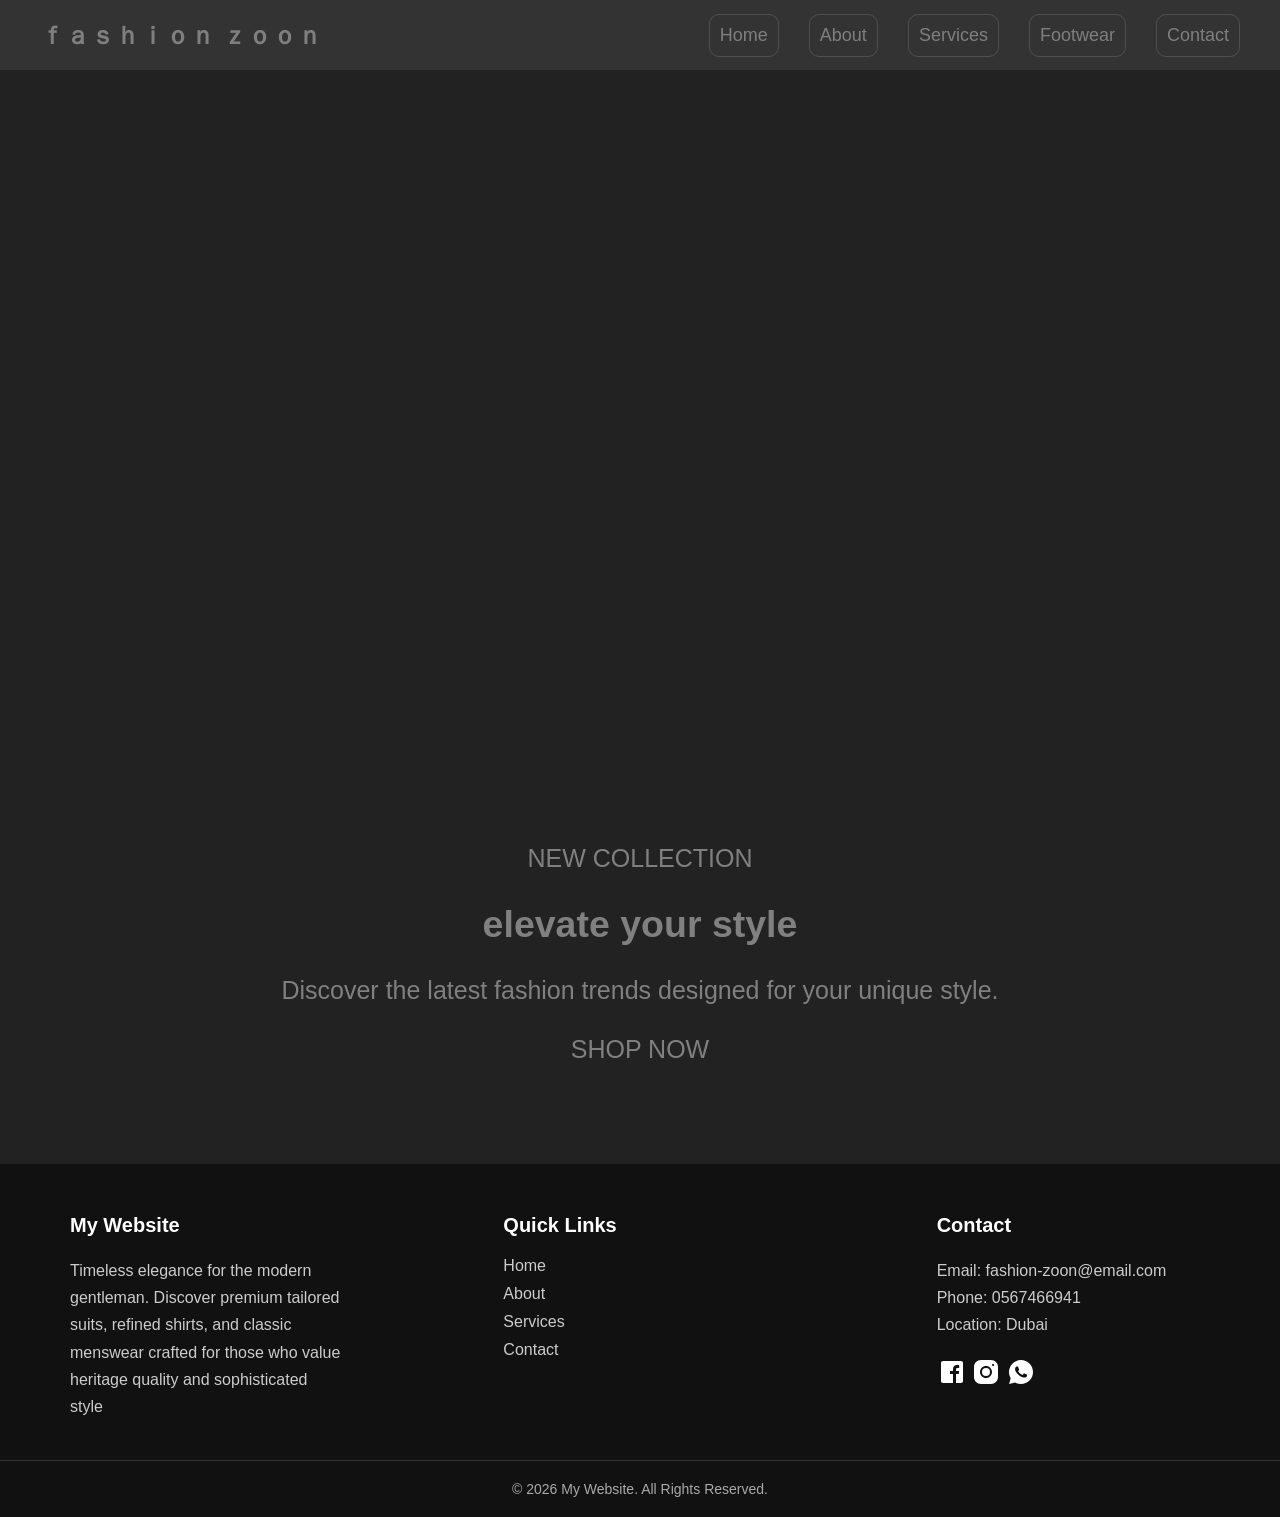
==== commit 5e735825: "fashion-zoon-page" ====
--- a/index.html
+++ b/index.html
@@ -1,352 +1,76 @@
 <!DOCTYPE html>
-<html lang="en">
+<html lang="en" dir="ltr">
     <head>
         <meta charset="UTF-8">
-        <meta name="viewport" content="width=device-width, initial-scale=1, minimum-scale=1, maximum-scale=5, user-scalable=yes">
-        <title>Code wise</title>
-        <link rel="icon" href="code.png">
+        <meta name="viewport" content="width=device-width, initial-scale=1.0">
+        <title>fashion zoon</title>
         <link rel="stylesheet" href="style.css">
+        <link rel="icon" href="WhatsApp Image 2026-09-07 at 12.49.59 PM.jpeg">
     </head>
     <body>
-        <header class="head">
-            <div class="header">
-                <h1> Code<span>wise</span></h1>
-                <nav>
-                    <a class="nav-link" href="">the blog</a>
-                    <a class="nav-link" href="">Features</a>
-                    <a class="nav-link" href="">Price</a>
-                </nav>
-                <form action="">
-                    <input type="email" placeholder="log in" required name="email">
-                    <input class="sub" type="submit" value="save">
-                </form>
-            </div>
+        <header>
+            <nav class="navbar">
+                <div class="links">
+                    <a href="index.html">Home</a>
+                    <a href="About.html">About</a>
+                    <a href="Services.html">Services</a>
+                    <a href="Footwear.html">Footwear</a>
+                    <a href="Contact.html">Contact</a>
+                </div>
+                <div class="logo"> 
+                    ｆａｓｈｉｏｎ ｚｏｏｎ
+                </div>
+            </nav>
         </header>
         <main>
-            <section>
-                <div class="content">
-                    <video src="Build Managed Agents with Gemini API [GqeEu4p3yFs].webm"  width="500" height="350" autoplay muted loop playsinline></video>
-                    <div class="hero">
-                        <p class="paragraph">Explore the World of Technology <br> --- </p>
-                        <h2>It writes code with you,not for you.</h2>
-                        <p>Discover programming languages, modern technologies, and <br> useful resources to build your skills.</p>
-                        <br>
-                        <div class="content-link"><a target="_blank" href="https://www.w3schools.com/">Explore Languages</a></div>
-                        <br><br>
-                        <p class="paragraphs">// used at flux wave  // used at code nest</p>
-                    </div>    
+            <div class="hero-video">
+                <video src="140828-776043783_small.mp4" autoplay muted loop playsinline width="100%" ></video>
+            </div>
+            <section class="hero">
+                <div class="hero-content">
+                    <p>NEW COLLECTION</p>
+                    <h1>elevate your style</h1>
+                    <p>
+                        Discover the latest fashion trends
+                        designed for your unique style.
+                    </p>
+                    <a target="_blank" class="hero-content-link" href="services.html">SHOP NOW</a>
                 </div>
             </section>
-            <hr>
-            <section>
-                <div class="hero-link">
-                    <p>Popular Programming Languages</p>
-                    <p>Explore the languages that power modern websites, applications, and software.</p>
-                    <br>
-                <div>
-                <div>
-                    <a href="#html5">html5 →</a>
-                    <a href="#css">css →</a>
-                    <a href="#javascript">javascript →</a>
-                    <a href="#python">python →</a>
+            <footer>
+                <div class="foot">
+                    <footer class="footer">
+                    <div class="footer-container">
+                    <div class="footer-section">
+                        <h3>My Website</h3>
+                        <p>
+                            Timeless elegance for the modern gentleman. Discover premium tailored suits, refined shirts, and classic menswear crafted for those who value heritage quality and sophisticated style
+                        </p>
+                    </div>
+                    <div class="footer-section">
+                        <h3>Quick Links</h3>
+                        <a href="#">Home</a>
+                        <a href="#">About</a>
+                        <a href="#">Services</a>
+                        <a href="#">Contact</a>
+                    </div>
+                    <div class="footer-section">
+                        <h3>Contact</h3>
+                        <p>Email: fashion-zoon@email.com</p>
+                        <p>Phone: 0567466941</p>
+                        <p>Location: Dubai</p>
+                        <br>
+                        <p> 
+                        <img src="icons8-facebook.svg" alt="">
+                        <img src="icons8-instagram.svg" alt="">
+                        <img src="icons8-whatsapp.svg" alt="">
+                        </p>
+                    </div>
                 </div>
-            </section>
-            <hr>
-            <section class="cards"> 
-                <div id="html5" class="card">
-                    <img src="458312.webp" alt="html5-logo">
-                    <h2>html5</h2>
-                    <p>HTML5 (Hypertext Markup Language 5) is a markup language used for structuring and presenting hypertext documents on the World Wide Web. It was the fifth and final major HTML version that is now a retired World Wide Web Consortium (W3C) recommendation. The current specification is known as the HTML Living Standard. It is maintained by the Web Hypertext Application Technology Working Group (), a consortium of the major browser vendors (Apple, Google, Mozilla, and Microsoft).</p>
-                    <a class="cards-link" target="_blank" href="https://en.wikipedia.org/wiki/HTML5">Learn more →</a>
-                </div>
-                <div  id="css" class="card">
-                    <img src="14776630.png" alt="css-logo">
-                    <h2>css</h2>
-                    <p>Cascading Style Sheets (CSS) is a style sheet language used for specifying the presentation and styling of a document written in a markup language, such as HTML or XML (including XML dialects such as SVG, MathML, or XHTML).[2] CSS is a cornerstone technology of the World Wide Web, alongside HTML and JavaScript.</p>
-                    <a class="cards-link" target="_blank" href="https://en.wikipedia.org/wiki/CSS">Learn more →</a>
-                </div>
-                <div  id="javascript" class="card">
-                    <img src="458317.webp" alt="javascript-logo">
-                    <h2>javascript</h2>
-                    <p>JavaScript (JS)[a] is a programming language and core technology of the Web, alongside HTML and CSS. Created by Brendan  in 1995,[6] it is maintained by Ecma International's TC39 technical committee,[10] with related Web APIs maintained by W3C and .[11] As of 2025, JavaScript is the most widely used programming language on GitHub.[b][12], however, TypeScript, which is a version of JavaScript that is strict about types and is statically typed, overtook JavaScript on Github by August 2025.[13]</p>
-                    <a class="cards-link" target="_blank" href="https://en.wikipedia.org/wiki/JavaScript">Learn more →</a>
-                </div>
-                <div  id="python" class="card">
-                    <img src="458172.webp" alt="python-logo">
-                    <h2>python</h2>
-                    <p>Python is a high-level, general-purpose programming language that emphasizes code readability, simplicity, and ease-of-writing with the use of significant indentation,[38] an extensive ("batteries-included") standard library, and garbage collection. Python supports multiple programming paradigms but with an emphasis on object-oriented programming and dynamic typing.</p>
-                    <a class="cards-link" target="_blank" href="https://en.wikipedia.org/wiki/Python_(programming_language)">Learn more →</a>
-                </div>
-                <div class="card">
-                    <img class="github" src="thumbnail.webp" alt="github-green-logo">
-                    <h2>Github</h2>
-                    <p>GitHub is a proprietary developer platform that allows developers to create, store, manage, and share their code. It uses Git to provide distributed version control, and GitHub itself provides access control, bug tracking, software feature requests, task management, continuous integration, and wikis for every project.[9] GitHub, headquartered in San Francisco, is operated by Github, Inc., a subsidiary of Microsoft since 2018.[10]
-                    It is commonly used to host open source software development projects.[11] As of January 2023, GitHub reported having over 100 million developers and more than 420 million repositories, including at least 28 million public repositories.[12] It is the world's largest source code host as of June 2023. Over five billion developer contributions were made to more than 500 million open source projects in 2024.[13]</p>
-                    <a target="_blank" class="cards-link" href="https://en.wikipedia.org/wiki/GitHub">Learn more →</a>
-                </div>
-            </section>
-            <section>
-                <div>
-                    <video src="Github Ad (motion graphics) [W6m57Ix9Thk].webm"  width="100%" height="" autoplay muted loop playsinline></video>
-                </div>
-            </section class="line">
-            <section>
-                <h6>Explore the World of Development</h6>
-               <div class="contents">
-                    <div class="card-parent">
-                        <div class="card-child">
-                            <h3>Front<span>end</span></h3>
-                            <h4>Everything the user sees and interacts with on the website.</h4>
-                            <p>HTML • CSS • JavaScript</p>
-                        </div>
-                        <div class="card-child">
-                            <h3>back<span>end</span></h3>
-                            <h4>The part that operates behind the scenes and handles data and logic.</h4>
-                            <p>PHP • Python • Node.js</p>
-                        </div>
-                        <div class="card-child">
-                            <h3>Data<span>base</span></h3>
-                            <h4>Storing, organizing, and managing application data.</h4>
-                            <p>MySQL • MongoDB • PostgreSQL</p>
-                        </div>
-                    </div>
-               </div>
-            </section>
-            <section class="grid-area">
-                <div class="grid nav">
-                    <p>
-                        <img src="9757564.png" alt="Variables_logo">
-                        <br><br>
-                        Variables
-                        <br><br>
-                        Store and manage values used by your program
-                        <br><br>
-                        <a class="grid_link" target="_blank" href="https://www.w3schools.com/programming/prog_variables.php">read more →</a>
-                    </p>
-                   
-                </div>
-                <div class="grid side-left">
-                    <img src="cn59mnf3m7b7n1w8p7f74z0ve7_image.png" alt="Data_Types_logo">
-                    <p>
-                        Data Types
-                        <br><br>
-                        Define the kind of data your code works with, such as text, numbers, Boolean values, and more
-                        <br><br>
-                        <a class="grid_link" target="_blank" href="https://www.w3schools.com/programming/prog_data_types.php">read more →</a>
-                    </p>
-                </div>
-                <div class="grid cont">
-                    <img src="6373792.png" alt="Functions_logo">
-                    <p>
-                        Functions
-                        <br><br>
-                        Reusable blocks of code designed to perform specific tasks and help keep your code organized and
-                        <br><br>
-                        <a class="grid_link" target="_blank" href="https://www.w3schools.com/programming/prog_functions.php">read more →</a>
-                    </p>
-                </div>
-            </section>
-            <section>
-               <div class="blog-parent">
-                    <div class="blog-child">
-                        <img src="javascript-8543231_1280.png" alt="javascript_logo">
-                        <h3>What is javascript</h3>
-                        <p>JavaScript (JS)[a] is a programming language and core technology of the Web, alongside HTML and CSS. Created by Brendan in 1995,[6] it is maintained by Ecma International's TC39 technical committee,[10] with related Web APIs maintained by W3C and .[11] As of 2025, JavaScript is the most widely used programming language on GitHub.[b][12], however, TypeScript, which is a version of JavaScript that is strict about types and is statically typed, overtook JavaScript on Github by August 2025.[13]</p>
-                    </div>
-                    <div class="blog-child">
-                        <img src="14320557.png" alt="frontend_logo">
-                        <h3>frontend vs backend</h3>
-                        <p>Frontend = everything the user sees and interacts with directly (UI, layout, interactivity, state in the browser).
-                        Backend = everything that powers the app behind the scenes (data, business logic, auth, APIs, infrastructure).
-                        Frontend Development
-                        What you work on:
-                        UI/UX implementation (HTML, CSS, JS/TS frameworks like React, Vue, Svelte)
-                        State management, client-side routing, performance (rendering, bundle size)
-                        Accessibility, responsiveness, cross-browser behavior
-                        Pros:
-                        Immediate visual feedback — fast iteration loop
-                        High demand for developers who can bridge design and engineering
-                        Skills transfer well to product/design thinking
-                        Cons:
-                        Fragmented ecosystem — tooling and "best practices" shift fast
-                        Harder to reason about correctness (browser quirks, async UI state)
-                        Can become repetitive (CRUD forms, layout tweaks) without deeper architecture challenges
-                        Backend Development
-                        What you work on:
-                        APIs (REST/GraphQL), databases, authentication, authorization
-                        System design: scalability, caching, queues, data modeling
-                        DevOps-adjacent concerns: deployment, monitoring, security
-                        Pros:
-                        More stable core concepts (SQL, HTTP, data modeling don't change every year)
-                        Deeper architectural problems — better for building strong engineering fundamentals
-                        Backend skills generalize across languages/stacks more easily
-                        Cons:
-                        Slower feedback loop (no visual result to check against)
-                        Debugging can be harder (distributed systems, race conditions, infra issues)
-                        Less "instant gratification" — harder to stay motivated as a beginner
-                        Recommendation
-                        Given your stated goal — building software that looks and feels professional, and going full-stack — don't pick one to abandon the other. But if you need a place to go deep first, go backend first:
-                        Backend fundamentals (data modeling, API design, auth) are what make frontend work coherent. A polished UI backed by a bad API design will always feel fragile.
-                        It's easier to pick up a frontend framework once you understand what data it's consuming and why, than the reverse.
-                        Practical path: build 1–2 small full-stack projects where you deliberately design the backend (schema + API contract) before touching the UI. That forces you to think in terms of clean architecture rather than just wiring components to whatever endpoint exists.
-                        If you want, I can sketch a project structure (e.g., a REST API + React frontend) that reflects clean separation of concerns as a learning reference.
-                        </p>      
-                    </div>
-                    <div class="blog-child">
-                        <img src="www-internet-globe-grid_78370-2008.jpg" alt="www-internet-globe-grid">
-                        <h3>How websites work</h3>
-                        <p>Here's the request/response lifecycle, from typing a URL to seeing the page rendered.
-
-                        1. DNS Resolution
-                        You type example.com into the browser.
-                        The browser needs an IP address, so it queries a DNS resolver (usually your ISP's or a public one like Cloudflare's 1.1.1.1).
-                        DNS resolves the domain to an IP address (e.g., 93.184.216.34) through a hierarchy: root servers → TLD servers → authoritative name servers.
-                        2. Establishing a Connection
-                        Browser opens a TCP connection to that IP on port 443 (HTTPS) or 80 (HTTP).
-                        If HTTPS, a TLS handshake happens: the server presents a certificate, keys are exchanged, and an encrypted channel is established.
-                        3. HTTP Request
-                        Browser sends an HTTP request to the server, e.g.:
-                        GET /index.html HTTP/1.1
-                        Host: example.com
-                        This includes headers (cookies, user-agent, accept types, etc.).
-                        4. Server Processing
-                        This is where backend logic happens:
-                        A web server (Nginx, Apache) or app server receives the request.
-                        It routes the request to your application code (Node.js, Django, Rails, etc.).
-                        The app may query a database, apply business logic, and build a response — either:
-                        Server-side rendered (SSR): full HTML is generated and sent back.
-                        API response: JSON data sent back, and the frontend renders it (common in SPAs like React apps).
-                        5. HTTP Response
-                        Server sends back a response:
-                        HTTP/1.1 200 OK
-                        Content-Type: text/html
-                        <html>...</html>
-                        Status codes matter here: 200 (OK), 301 (redirect), 404 (not found), 500 (server error), etc.
-                        6. Browser Rendering
-                        The browser takes the HTML/CSS/JS and builds the page:
-                        Parse HTML → builds the DOM (Document Object Model)
-                        Parse CSS → builds the CSSOM
-                        Combines both into a Render Tree
-                        Layout — calculates position/size of every element
-                        Paint — draws pixels to the screen
-                        JavaScript execution — attaches event listeners, may fetch more data (AJAX/fetch calls), modifies the DOM dynamically
-                        7. Ongoing Interaction
-                        Any further data fetching (e.g., clicking a button that loads more content) typically triggers additional API calls (fetch/axios) directly from JavaScript, without a full page reload — this is the foundation of modern SPAs.
-                        Where frontend vs backend fits in this flow
-                        Stage	Layer
-                        DNS, TCP, TLS	Infrastructure/network
-                        Request routing, DB queries, business logic	Backend
-                        HTML/CSS/JS parsing, rendering, interactivity	Frontend
-                        Why this matters for you as a full-stack dev
-                        Understanding this flow is what separates developers who can "make things work" from those who can debug performance issues, design efficient APIs, and reason about where a bug actually lives (client vs. server vs. network). A few practical takeaways:
-                        Slow page load? Check DNS/TLS overhead, server response time, and render-blocking resources separately — they're different problems with different fixes.
-                        SSR vs. client-rendered SPA is an architectural decision with real trade-offs (SEO, time-to-interactive, server load) — not just a framework preference.
-                        If you want, I can walk through a concrete example (e.g., what happens end-to-end when a React app calls a Node/Express API) to make this more concrete for your current stack.</p>
-                    </div>
-               </div>
-            </section>
-            <br>
-            <section>
-                <div>
-                    <p class="tools">
-                        <span>Git</span>
-                        Track and manage code changes.
-                    </p>
-                    <p class="tools">
-                        <span>GitHub</span>
-                        Store and collaborate on projects.
-                    </p>
-                    <p class="tools">
-                        <span>VS Code</span>
-                       A powerful code editor for developers.
-                    </p>
-                    <p class="tools">
-                        <span>Node.js</span>
-                       Run JavaScript outside the browser.
-                    </p>
-                    <p class="tools">
-                        <span>MySQL</span>
-                       Store and manage structured data.
-                    </p>
-                    <p class="tools">
-                        <span>DevTools</span>
-                       Inspect and debug web pages.
-                    </p>
-                </div>
-            </section>
-            <section>
-                <h6>Featured Projects</h6>
-                <div class="last_section">
-                    <h2>Portfolio Website</h2>
-                    <p>Build a personal website to showcase your skills and projects.</p>
-                </div>
-                  <div class="last_section">
-                    <h2>To-Do App</h2>
-                    <p>Practice JavaScript by creating an interactive task manager.</p>
-                </div>
-                  <div class="last_section">
-                    <h2>Weather App</h2>
-                    <p>Learn how to work with APIs and display real-time data.</p>
-                </div>
-            </section>
-            <section></section>        
+                <div class="footer-bottom"> 
+                    <p>© 2026 My Website. All Rights Reserved.</p>
+                </div>  
+            </footer> 
         </main>
-        <footer>
-            <div class="foot_start">
-                <h5>Learn. Build. Grow.</h5>
-                <h5>Code wise</h5>
-                <p></p>
-                <div class="flex_foot">
-                    <p>
-                        Explore
-                        <br><br>
-                        <a href="">Web Development</a>
-                        <br><br>
-                        <a href="">Code Fundamentals</a>
-                        <br><br>
-                        <a href="">Tech Blog</a>
-                        <br><br>
-                        <a href="">Developer Tools</a>
-                    </p>
-                    <p>
-                        Resources
-                        <br><br>
-                        <a href="#html5">html</a>
-                        <br><br>
-                        <a href="#css">css</a>
-                        <br><br>
-                        <a href="#javascript">javascript</a>
-                        <br><br>
-                        <a href="#python">Python</a>
-                    </p>
-                    <p>
-                        About
-                        <br><br>
-                        <a href="">About Code wise</a>
-                        <br><br>
-                        <a href="">Our Mission</a>
-                        <br><br>
-                        <a href="">Learning Path</a>
-                        <br><br>
-                        <a href="">FAQ</a>
-                    </p>
-                    <p>
-                        Connect with Us
-                        <br><br>
-                        <img src="2175193.png" alt="face_book_logo">
-                        <img src="733635.png" alt="x-logo">
-                        <img src="1240979.png" alt="google-logo">
-                        <br><br>
-                         Codewise@gmail.com
-                    </p>
-                   
-                </div>
-                <div class="logo">
-                    <p class="last_foot">
-                        © 2026 Code wise. Built for learning and practice.
-                    </p>
-                </div>
-            </div>
-        </footer>
     </body>
 </html>
--- a/style.css
+++ b/style.css
@@ -1,725 +1,1158 @@
-body {
-    background-color: black;
-    font-family: 'Courier New', Courier, monospace;
+body{
+    background-color: #222;
+    font-family: sans-serif;
+    margin: 0%;
+}
+
+* {
     margin: 0;
-}
-
-.head {
-    position: sticky;
-    top: 0;
-    backdrop-filter: blur(5px);
-}
-
-h1 {
+    padding: 0;
+    box-sizing: border-box;
+}
+
+/* navbar it contains home about Services Contact*/
+.navbar {
+	background-color: #333;
+    width: 100%;
+    height: 70px;
+    display: flex;
+    flex-flow: row-reverse;
+    align-items: center;
+    justify-content: space-between;
+    padding: 0 40px;
+}
+.links {
+    display: flex;
+    gap: 30px;
+}
+/* home.html */
+/* link home about Services Contact */
+.links a {
+    color: rgba(255, 255, 255, 0.373);
+    text-decoration: none;
+    font-size: 18px;
+    border: 1px rgba(255, 255, 255, 0.137) solid;
+    padding: 10px;
+    border-radius: 10px;
+}
+
+.logo {
+    color: rgba(255, 255, 255, 0.373);
+    font-size: 25px;
+    font-weight: bold;
+}
+/* content of the first section */
+.hero{
+    text-align: center;
+    padding: 100px;
+    color: gray; 
+    font-size: 25px;
+}
+
+.hero p{
+    margin: 30px;
+}
+/* content link shop now */
+.hero-content-link{
+    text-decoration: none;
+    color: gray; 
+    transition: 2s;
+}
+
+.hero-content-link:hover{
+    background-color: gray;
+    color: black;
+}
+/* footer link */
+.footer {
+    background-color: #111;
     color: white;
-}
-
-span {
-    color: aqua;
-}
-
-.header {
+    padding-top: 50px;
+}
+
+.footer-container {
+    max-width: 1200px;
+    margin: auto;
+    padding: 0 30px;
     display: flex;
     justify-content: space-between;
-    align-items: center;
-    padding: 0 40px;
-    gap: 30px;
-}
-
-.nav-link { 
+    gap: 10rem;
+}
+/* content information and site overview */
+.footer-section {
+    flex: 1;
+}
+/* title h3 */
+.footer-section h3 {
+    margin-bottom: 20px;
+    font-size: 20px;
+}
+/* paragraph */
+.footer-section p {
+    line-height: 1.7;
+    color: #ccc;
+}
+/* links */
+.footer-section a {
+    display: block;
+    color: #ccc;
+    text-decoration: none;
+    margin-bottom: 10px;
+}
+
+.footer-section a:hover {
+    color: white;
+}
+/* © 2026 My Website. All Rights Reserved. */
+.footer-bottom {
+    margin-top: 40px;
+    padding: 20px;
+    text-align: center;
+    border-top: 1px solid #333;
+}
+/* paragraph bottom */
+.footer-bottom p {
+    margin: 0;
+    color: #aaa;
+    font-size: 14px;
+}
+/* abut.html */
+/* the first piece of content in the about section */
+.about{
+    text-align: center;
+    padding: 100px;
+    color: gray;
+    font-size: 25px;
+    display: flex;
+}
+
+.about p {
+    margin: 30px;
+}
+/* title of the second about section */
+.title{
+    font-size: 30px;
+    color: gray;
+    text-align: center;
+    padding: 80px 0;
+}
+/* the first piece of content in the about section */
+.the-first-paragraph-{
+    display: flex;
+    justify-content: space-around;
+    text-align: center;
+    color: gray;
+    padding: 80px 0;
+    font-size: 20px;
+}
+/* the second piece of content in the about section */
+.the-second-paragraph{
+    font-size: 40px;
+    color: gray;
+    text-align: center;
+    padding: 50px 0;
+}
+/* a dividing line between the two paragraph in the about section */
+.line{
+    border: 0;
+    height: 1px;
+    background-image: linear-gradient(to right, rgba(101, 95, 95, 0), rgb(0, 0, 0), rgba(82, 77, 77, 0));
+    margin: 30px auto;
+    opacity: 0.5;
+}
+
+.the-second-paragraph-{
+    font-size: 30px;
+    color: gray;
+    text-align: center;
+    padding: 80px 0;
+}
+
+.anchor a{
+    text-align: center;
     text-decoration: none;
     color: white;
-    padding: 15px;
-}
-
-input {
+    padding: 80px 0;
+    font-size: 15px;
+}
+
+/* services.html */
+.services{
+    padding: 80px 0;
+    text-align: center;
+    color: gray;
+    font-size: 15px;
+}
+
+.service-card{
+    margin: 100px;
+    text-align: center;
+}
+/* Services */
+
+.services {
+    padding: 80px 8%;
+    text-align: center;
+}
+
+.services-title {
+    margin-bottom: 50px;
+}
+
+.services-title h1 {
+    font-size: 42px;
+    margin: 15px 0;
+}
+
+.services-title p {
+    font-size: 18px;
+    line-height: 1.6;
+}
+
+
+/* Cards Container */
+
+.services-container {
+    display: flex;
+    justify-content: space-around;
+}
+
+
+/* Card */
+
+.service-card {
+    width: 300px;
     background-color: #222;
-    border: 1px rgba(255, 255, 255, 0.189) solid;
-    padding: 10px;
     border-radius: 10px;
-    text-align: center;
+    overflow: hidden;
+    box-shadow: 0 5px 20px rgba(0, 0, 0, 0.15);
+    transition: 0.3s;
+}
+
+
+/* Card Image */
+
+.service-card img {
+    width: 100%;
+    height: 220px;
+    object-fit: cover;
+    display: block;
+}
+
+
+/* Card Content */
+
+.service-card h2 {
+    margin: 20px 15px 10px;
+    font-size: 24px;
+}
+
+.service-card p {
+    margin: 0 20px 25px;
+    line-height: 1.6;
+    font-size: 16px;
+}
+
+
+/* Hover */
+
+.service-card:hover {
+    transform: translateY(-8px);
+}
+
+/* Why Choose Us */
+
+.why-choose {
+    padding: 80px 8%;
+    text-align: center;
+    color: gray;
+}
+
+.why-choose h2 {
+    font-size: 32px;
+    margin-bottom: 50px;
+}
+
+
+/* Container */
+
+.choose-container {
+    display: flex;
+    justify-content: center;
+    gap: 80px;
+    flex-wrap: wrap;
+    color: gray;
+}
+
+/* Items */
+
+.choose-item {
+    width: 220px;
+}
+
+.choose-item h3 {
+    font-size: 20px;
+    margin-bottom: 20px;
+}
+
+.choose-item span {
+    font-size: 30px;
+    display: block;
+    margin-bottom: 20px;
+}
+
+.choose-item p {
+    font-size: 16px;
+    line-height: 1.6;
+    margin: 0;
+}
+
+/* =========================
+   CONTACT
+========================= */
+
+.contact {
+    padding: 100px 8%;
+    text-align: center;
+}
+
+
+/* Contact Title */
+
+.contact-title {
+    margin-bottom: 60px;
+    padding: 80px 0;
+    color: gray;
+}
+
+.contact-title h1 {
+    font-size: 45px;
+    margin: 15px 0;
+}
+
+.contact-title p {
+    font-size: 17px;
+    line-height: 1.6;
+}
+
+
+/* Contact Container */
+
+.contact-container {
+    display: flex;
+    justify-content: center;
+    align-items: flex-start;
+    gap: 80px;
+    text-align: left;
+    color: gray;
+}
+
+
+/* Contact Information */
+
+.contact-info {
+    width: 40%;
+}
+
+.contact-info h2 {
+    font-size: 30px;
+    margin-bottom: 20px;
+}
+
+.contact-info > p {
+    line-height: 1.7;
+    margin-bottom: 35px;
+}
+
+/* Contact Form */
+
+.contact-form {
+    width: 45%;
+    display: flex;
+    flex-direction: column;
     color: white;
-    transition: 3s;
-}
-
-input::placeholder {
+}
+
+.contact-form label {
+    margin-bottom: 8px;
+    font-size: 16px;
+}
+
+.contact-form input,
+.contact-form textarea {
+    width: 100%;
+    padding: 14px;
+    margin-bottom: 22px;
+    border: 1px solid #ccc;
+    border-radius: 5px;
+    font-size: 16px;
+    box-sizing: border-box;
+    background-color: rgb(56, 54, 54);
     color: white;
 }
 
-.sub:hover {
-    background-color: aqua;
-    color: black;
-}
-
-.content {
-    border-radius: 20px;
+.contact-form textarea {
+    resize: vertical;
+}
+
+
+/* Button */
+
+.contact-form button {
+    padding: 14px 25px;
+    border: none;
+    border-radius: 5px;
+    cursor: pointer;
+    font-size: 15px;
+    font-weight: bold;
+    transition: 0.3s;
+    background-color: rgb(56, 54, 54);
+    color: white;
+}
+
+.contact-form button:hover {
+    transform: translateY(-3px);
+}
+
+/* =========================
+   FOOTWEAR
+========================= */
+
+.footwear-hero {
+    padding: 120px 8%;
+    text-align: center;
+    color: gray;
+}
+
+.footwear-content {
+    max-width: 700px;
+    margin: auto;
+}
+
+.footwear-content h1 {
+    font-size: 50px;
+    margin: 20px 0;
+}
+
+.footwear-content p {
+    font-size: 18px;
+    line-height: 1.6;
+}
+
+
+/* Shoes Section */
+
+.shoes {
+    padding: 80px 8%;
+    text-align: center;
+    color: gray;
+}
+
+.shoes h2 {
+    font-size: 35px;
+    margin: 15px 0 50px;
+}
+
+.shoes-container {
     display: flex;
-    flex-flow: row-reverse;
-    justify-content: space-around;
-    padding: 200px 0;
-    background-color: black;
-}
-
-.content-link a {
-    text-decoration: none;
-    background-color: #222;
-    border: 1px rgba(255, 255, 255, 0.189) solid;
-    color: white;
-    padding: 10px;
-    border-radius: 10px;
-    transition: 3s;
-}
-
-.content-link a:hover {
-    background-color: aqua;
-    color: black;
-}
-
-.paragraph {
-    color: aqua;
-}
-
-.hero {
-    color: white;
-    line-height: 2rem;
-}
-
-hr {
-    border: 0;
-    height: 1px;
-    background-image: linear-gradient(
-        to right,
-        rgba(101, 95, 95, 0),
-        rgb(17, 195, 218),
-        rgba(82, 77, 77, 0)
-    );
-    margin: 30px auto;
-    opacity: 0.5;
-}
-
-.hero-link {
-    text-align: center;
-    color: darkgray;
-    display: flex;
-    flex-flow: column;
     justify-content: center;
-    padding: 80px 0;
-}
-
-.hero-link a {
+    gap: 30px;
+    flex-wrap: wrap;
+}
+
+
+/* Shoe Card */
+
+.shoe-card {
+    width: 250px;
+    padding: 20px;
+}
+
+.shoe-card img {
+    width: 100%;
+    height: 280px;
+    object-fit: cover;
+    border-radius: 8px;
+}
+
+.shoe-card h3 {
+    font-size: 20px;
+    margin: 20px 0 10px;
+}
+
+.shoe-card p {
+    line-height: 1.6;
+    margin-bottom: 20px;
+}
+
+.shoe-card a {
     text-decoration: none;
     color: white;
-    padding: 10px;
-    margin: 50px;
-    line-height: 5rem;
-    border-radius: 10px;
-    transition: 3s;
-}
-
-.hero-link a:hover {
-    background-color: aqua;
-    color: black;
-}
-
-.card {
-    background-color: black;
-    border-radius: 20px;
-    border: 20px #222 solid;
-    padding: 30px;
-    margin: 100px;
-}
-
-.cards {
+}
+
+/* =========================================================
+   RESPONSIVE DESIGN - FASHION ZOON
+   Add this code at the END of style.css
+========================================================= */
+
+
+
+/* =========================
+   LAPTOP
+   1024px - 1199px
+========================= */
+
+@media (max-width: 1199px) {
+
+    /* Navbar */
+    .navbar {
+        padding: 0 25px;
+    }
+
+    .links {
+        gap: 15px;
+    }
+
+    .links a {
+        font-size: 16px;
+        padding: 8px;
+    }
+
+    .logo {
+        font-size: 22px;
+        white-space: nowrap;
+    }
+
+
+    /* About */
+    .about {
+        padding: 80px 5%;
+    }
+
+
+    /* Services */
+    .services {
+        padding: 70px 5%;
+    }
+
+    .services-container {
+        gap: 25px;
+        flex-wrap: wrap;
+    }
+
+    .service-card {
+        width: 280px;
+        margin: 30px;
+    }
+
+
+    /* Contact */
+    .contact {
+        padding: 80px 5%;
+    }
+
+    .contact-container {
+        gap: 50px;
+    }
+
+
+    /* Footwear */
+    .footwear-hero {
+        padding: 100px 5%;
+    }
+
+    .shoes {
+        padding: 70px 5%;
+    }
+
+
+    /* Footer */
+    .footer-container {
+        gap: 50px;
+    }
+
+
+
+/* =========================
+   TABLET
+   768px - 991px
+========================= */
+
+@media (max-width: 991px) {
+
+    /* Navbar */
+    .navbar {
+        padding: 0 15px;
+    }
+
+    .links {
+        gap: 8px;
+    }
+
+    .links a {
+        font-size: 14px;
+        padding: 7px;
+    }
+
+    .logo {
+        font-size: 20px;
+    }
+
+
+    /* Home */
+    .hero {
+        padding: 80px 30px;
+        font-size: 22px;
+    }
+
+    .hero p {
+        margin: 20px;
+    }
+
+
+    /* About */
+    
+/* About - Tablet */
+
+.about {
+    padding: 70px 30px;
     display: flex;
-    flex-flow: column;
+    flex-direction: column;
     align-items: center;
-    text-align: center;
-    color: white;
-    line-height: 2rem;
-}
-
-.cards-link {
-    text-decoration: none;
-    color: white;
-}
-
-.github {
-    border-radius: 20px;
-    opacity: 40%;
-}
-
-h6 {
-    font-size: 80px;
-    color: white;
-    text-align: center;
-    background: linear-gradient(aqua, white);
-    background-clip: text;
-    -webkit-text-fill-color: transparent;
-}
-
-.contents {
-    background-color: black;
-    height: 300px;
-    text-align: center;
-    padding: 80px 0;
-}
-
-.contents h2 {
-    font-size: 40px;
-    color: white;
-}
-
-.card-parent {
+    gap: 40px;
+}
+
+.about-content {
     width: 100%;
-    color: white;
-}
-
-.card-child {
-    text-align: left;
-    border: 2px #222 solid;
-    border-radius: 20px;
-    padding: 20px;
-    display: inline-block;
-    width: 25%;
-    line-height: 2rem;
-}
-
-.grid-area {
-    display: grid;
-    grid-auto-rows: minmax(30px, auto);
-    grid-template-areas:
-        "sl sl nav nav nav"
-        "sl sl nav nav nav"
-        "sl sl nav nav nav"
-        "sl sl nav nav nav"
-        "sl sl cont cont cont";
-    grid-gap: 20px;
-    margin: 100px;
-}
-
-.grid {
-    color: white;
-    text-align: center;
-}
-
-.grid_link{
-    color: white;
-}
-
-.nav {
-    grid-area: nav;
-    padding: 40px;
-    display: flex;
-    flex-flow: row-reverse;
-    justify-content: space-around;
-    border: 2px #222 solid;
-    border-radius: 20px;
-    line-height: 2rem;
-}
-
-.nav img {
-    border-radius: 50% 50%;
-}
-
-.side-left {
-    grid-area: sl;
-    border-radius: 20px;
-    padding: 20px;
-    line-height: 2rem;
-    border: 2px #222 solid;
-}
-
-.side-left img {
-    border-radius: 50% 50%;
-}
-
-.cont {
-    grid-area: cont;
-    border-radius: 20px;
-    padding: 40px;
-    display: flex;
-    flex-flow: row;
-    gap: 3rem;
-    line-height: 2rem;
-    border: 2px #222 solid;
-}
-
-a {
-    text-decoration: none;
-    color: white;
-}
-
-.blog-parent {
-    text-align: center;
-    padding: 80px 0;
-}
-
-.blog-child {
-    height: 200px;
-    padding: 30px;
-    text-align: center;
-    color: white;
-    overflow: auto;
-    line-height: 2rem;
-    display: inline-block;
-    width: 23%;
-    border: 2px #222 solid;
-    border-radius: 20px;
-    margin: 50px 0;
-}
-
-.tools {
-    color: white;
-    text-align: center;
-    line-height: 2rem;
-    border: 2px #222 solid;
-    border-radius: 20px;
-    margin: 50px;
-    padding: 30px;
-}
-
-.last_section {
-    color: white;
-    text-align: center;
-    border: 2px #222 solid;
-    margin: 50px;
-    padding: 30px;
-    border-radius: 20px;
-}
-
-.foot_start {
-    background-image: linear-gradient(black, white);
-    padding: 20px;
-}
-
-h5 {
-    color: #222;
-    font-size: 100px;
-    text-align: center;
-}
-
-.flex_foot {
-    display: flex;
-    justify-content: space-evenly;
-    font-size: 20px;
-    padding: 150px 0;
-}
-
-.foot_title {
-    color: #222;
-    font-size: 80px;
-}
-
-a {
-    color: #222;
-}
-
-.last_foot {
-    text-align: center;
-    color: #222;
+    max-width: 700px;
+}
+
+.about-image {
+    width: 100%;
+    text-align: center;
+}
+
+.about-image img {
+    max-width: 500px;
+    width: 100%;
+    height: auto;
+}
+
+
+    /* Services */
+    .services {
+        padding: 60px 30px;
+    }
+
+    .services-title h1 {
+        font-size: 36px;
+    }
+
+    .services-container {
+        gap: 25px;
+    }
+
+    .service-card {
+        width: 280px;
+        margin: 15px;
+    }
+
+    .why-choose {
+        padding: 60px 30px;
+    }
+
+    .choose-container {
+        gap: 40px;
+    }
+
+
+    /* Contact */
+    .contact {
+        padding: 70px 30px;
+    }
+
+    .contact-title {
+        padding: 50px 0;
+    }
+
+    .contact-title h1 {
+        font-size: 38px;
+    }
+
+    .contact-container {
+        gap: 40px;
+    }
+
+
+    /* Footwear */
+    .footwear-hero {
+        padding: 90px 30px;
+    }
+
+    .footwear-content h1 {
+        font-size: 42px;
+    }
+
+    .shoes {
+        padding: 60px 30px;
+    }
+
+    .shoes h2 {
+        font-size: 30px;
+    }
+
+
+    /* Footer */
+    .footer-container {
+        padding: 0 25px;
+        gap: 35px;
+    }
 }
 
 
 /* =========================
-   Responsive Design
-   ========================= */
-
-
-/* Tablets */
-
-@media (max-width: 1024px) {
-
-    .header {
-        gap: 20px;
+   MOBILE
+   481px - 767px
+========================= */
+
+@media (max-width: 767px) {
+
+    /* Navbar */
+    .navbar {
+        height: 65px;
+        padding: 0 8px;
+        gap: 5px;
+        flex-flow: row-reverse;
+        justify-content: space-between;
+        align-items: center;
+        overflow: hidden;
+    }
+
+    .links {
+        display: flex;
+        flex-wrap: nowrap;
+        gap: 4px;
+        min-width: 0;
+    }
+
+    .links a {
+        font-size: 14px;
+        padding: 5px;
+        white-space: nowrap;
+    }
+
+    .logo {
+        font-size: 15px;
+        white-space: nowrap;
+        flex-shrink: 0;
+    }
+
+
+    /* Home */
+    .hero-video video {
+        width: 100%;
+        height: auto;
+        display: block;
+    }
+
+    .hero {
+        padding: 60px 20px;
+        font-size: 20px;
+    }
+
+    .hero p {
+        margin: 20px 0;
+    }
+
+
+    /* About */
+    .about {
+        padding: 60px 20px;
+        display: flex;
+        flex-direction: column;
+        align-items: center;
+    }
+
+    .about-content {
+        width: 100%;
+    }
+
+    .about p {
+        margin: 20px 0;
+    }
+
+    .about-image {
+        width: 100%;
+    }
+
+    .about-image img {
+        width: 100%;
+        max-width: 400px;
+        height: auto;
+    }
+
+    .title {
+        font-size: 22px;
+        padding: 50px 20px;
+    }
+
+    .the-first-paragraph- {
+        padding: 50px 20px;
+        flex-direction: column;
+        align-items: center;
+        gap: 40px;
+    }
+
+    .part-two-in-about- {
+        width: 100%;
+        max-width: 350px;
+    }
+
+    .the-second-paragraph {
+        font-size: 28px;
+        padding: 40px 20px;
+    }
+
+    .the-second-paragraph- {
+        font-size: 21px;
+        padding: 50px 20px;
+    }
+
+    .anchor a {
+        font-size: 14px;
+    }
+
+
+    /* Services */
+    .services {
+        padding: 60px 20px;
+    }
+
+    .services-title {
+        margin-bottom: 40px;
+    }
+
+    .services-title h1 {
+        font-size: 32px;
+    }
+
+    .services-title p {
+        font-size: 16px;
+    }
+
+    .services-container {
+        flex-direction: column;
+        align-items: center;
+        gap: 30px;
+    }
+
+    .service-card {
+        width: 100%;
+        max-width: 350px;
+        margin: 0;
+    }
+
+    .service-card img {
+        height: 220px;
+    }
+
+    .why-choose {
+        padding: 60px 20px;
+    }
+
+    .why-choose h2 {
+        font-size: 27px;
+    }
+
+    .choose-container {
+        flex-direction: column;
+        align-items: center;
+        gap: 40px;
+    }
+
+
+    /* Contact */
+    .contact {
+        padding: 60px 20px;
+    }
+
+    .contact-title {
+        padding: 40px 0;
+        margin-bottom: 30px;
+    }
+
+    .contact-title h1 {
+        font-size: 34px;
+    }
+
+    .contact-title p {
+        font-size: 16px;
+    }
+
+    .contact-container {
+        flex-direction: column;
+        gap: 50px;
+        align-items: center;
+    }
+
+    .contact-info {
+        width: 100%;
+        text-align: center;
+    }
+
+    .contact-form {
+        width: 100%;
+    }
+
+
+    /* Footwear */
+    .footwear-hero {
+        padding: 70px 20px;
+    }
+
+    .footwear-content h1 {
+        font-size: 36px;
+    }
+
+    .footwear-content p {
+        font-size: 16px;
+    }
+
+    .shoes {
+        padding: 60px 20px;
+    }
+
+    .shoes h2 {
+        font-size: 27px;
+    }
+
+    .shoes-container {
+        flex-direction: column;
+        align-items: center;
+    }
+
+    .shoe-card {
+        width: 100%;
+        max-width: 300px;
+    }
+
+
+    /* Footer */
+    .footer {
+        padding-top: 40px;
+    }
+
+    .footer-container {
+        flex-direction: column;
+        gap: 40px;
         padding: 0 25px;
     }
 
-    .nav-link {
-        padding: 10px;
-    }
-
-    .content {
-        padding: 120px 30px;
-        gap: 40px;
-    }
-
-    .content video {
-        max-width: 45%;
+    .footer-section {
+        width: 100%;
+        text-align: center;
+    }
+
+    .footer-section h3 {
+        margin-bottom: 15px;
+    }
+
+    .footer-bottom {
+        margin-top: 30px;
+    }
+
+    .footer-bottom p {
+        font-size: 12px;
+    }
+}
+
+
+/* =========================
+   SMALL MOBILE
+   480px and below
+========================= */
+
+@media (max-width: 480px) {
+
+    /* Navbar */
+    .navbar {
+        height: 60px;
+        padding: 0 5px;
+        gap: 3px;
+    }
+
+    .links {
+        gap: 2px;
+    }
+
+    .links a {
+        font-size: 12px;
+        padding: 4px 3px;
+        border-radius: 6px;
+    }
+
+    .logo {
+        font-size: 12px;
+    }
+
+
+    /* Home */
+    .hero {
+        padding: 50px 15px;
+        font-size: 18px;
+    }
+
+    .hero p {
+        margin: 15px 0;
+    }
+
+
+    /* About */
+    .about {
+        padding: 50px 15px;
+    }
+
+    .about-content h1 {
+        font-size: 28px;
+    }
+
+    .title {
+        font-size: 19px;
+        padding: 40px 15px;
+    }
+
+    .the-first-paragraph- {
+        padding: 40px 15px;
+    }
+
+    .the-second-paragraph {
+        font-size: 24px;
+    }
+
+    .the-second-paragraph- {
+        font-size: 18px;
+        padding: 40px 15px;
+    }
+
+
+    /* Services */
+    .services {
+        padding: 50px 15px;
+    }
+
+    .services-title h1 {
+        font-size: 28px;
+    }
+
+    .service-card {
+        max-width: 100%;
+    }
+
+    .service-card img {
+        height: 200px;
+    }
+
+    .why-choose {
+        padding: 50px 15px;
+    }
+
+    .why-choose h2 {
+        font-size: 23px;
+    }
+
+
+    /* Contact */
+    .contact {
+        padding: 50px 15px;
+    }
+
+    .contact-title h1 {
+        font-size: 30px;
+    }
+
+    .contact-info h2 {
+        font-size: 26px;
+    }
+
+
+    /* Footwear */
+    .footwear-hero {
+        padding: 60px 15px;
+    }
+
+    .footwear-content h1 {
+        font-size: 30px;
+    }
+
+    .shoes {
+        padding: 50px 15px;
+    }
+
+    .shoes h2 {
+        font-size: 24px;
+    }
+
+    .shoe-card {
+        max-width: 280px;
+    }
+
+    .shoe-card img {
+        height: 260px;
+    }
+
+
+    /* Footer */
+    .footer-container {
+        padding: 0 15px;
+        gap: 35px;
+    }
+
+    .footer-bottom {
+        padding: 15px 10px;
+    }
+}
+/* =========================
+   MOBILE NAVBAR
+========================= */
+
+@media (max-width: 767px) {
+
+    .navbar {
         height: auto;
-    }
-
-    .hero {
-        max-width: 45%;
-    }
-
-    .card {
-        width: auto;
-        margin: 60px 40px;
-        padding: 25px;
-    }
-
-    .card-child {
-        width: 25%;
-        box-sizing: border-box;
-    }
-
-    .grid-area {
-        margin: 60px 40px;
-    }
-
-    .blog-child {
-        width: 27%;
-        margin: 30px 10px;
-    }
-
-    .tools {
-        margin: 30px 40px;
-    }
-
-    h5 {
-        font-size: 70px;
-    }
-
-    h6 {
-        font-size: 60px;
-    }
-
-    .flex_foot {
-        padding: 100px 30px;
-    }
-
-    .foot_title {
-        font-size: 60px;
-    }
-}
-
-
-/* Mobile */
-
-@media (max-width: 768px) {
-
-    body {
-        overflow-x: hidden;
-    }
-
-    /* Header */
-
-    .header {
+        min-height: 125px;
+        padding: 18px 10px 12px;
+        display: flex;
         flex-direction: column;
-        gap: 15px;
-        padding: 20px;
-    }
-
-    .header h1 {
-        margin: 0;
-    }
-
-    nav {
+        flex-wrap: nowrap;
+        align-items: center;
+        justify-content: flex-start;
+        gap: 18px;
+    }
+
+    /* Logo */
+    .logo {
+        order: 1;
+        font-size: 27px;
+        font-weight: bold;
+        white-space: nowrap;
+    }
+
+    /* Navigation Links */
+    .links {
+        order: 2;
+        width: 100%;
         display: flex;
         flex-wrap: wrap;
         justify-content: center;
-    }
-
-    .nav-link {
-        padding: 8px 12px;
-    }
-
-    form {
-        display: flex;
-        justify-content: center;
-        width: 100%;
-    }
-
-    input {
-        max-width: 120px;
-    }
-
-
-    /* Hero */
-
-    .content {
-        flex-direction: column;
         align-items: center;
-        text-align: center;
-        padding: 80px 20px;
-        gap: 40px;
-    }
-
-    .content video {
-        width: 100%;
-        max-width: 500px;
-        height: auto;
-    }
-
-    .hero {
-        max-width: 100%;
-        line-height: 1.8rem;
-    }
-
-    .hero h2 {
-        font-size: 28px;
-    }
-
-
-    /* Popular Languages */
-
-    .hero-link {
-        padding: 60px 20px;
-    }
-
-    .hero-link a {
-        margin: 15px;
-        line-height: 2rem;
-        display: inline-block;
-    }
-
-
-    /* Language Cards */
-
-    .card {
-        width: auto;
-        margin: 40px 20px;
-        padding: 20px;
-    }
-
-    .card img {
-        max-width: 100%;
-        height: auto;
-    }
-
-    .cards {
-        line-height: 1.7rem;
-    }
-
-
-    /* Videos */
-
-    section video {
-        max-width: 100%;
-        height: auto;
-    }
-
-
-    /* Web Development */
-
-    .contents {
-        height: auto;
-        padding: 60px 20px;
-    }
-
-    .contents h2 {
-        font-size: 30px;
-    }
-
-    .card-parent {
-        display: flex;
-        flex-direction: column;
-        gap: 20px;
-    }
-
-    .card-child {
-        width: 100%;
-        box-sizing: border-box;
-    }
-
-
-    /* Section Titles */
-
-    h5 {
-        font-size: 45px;
-        margin: 50px 20px;
-    }
-
-    h6 {
-        font-size: 45px;
-        margin: 40px 20px;
-    }
-
-
-    /* Code Fundamentals */
-
-    .grid-area {
-        display: flex;
-        flex-direction: column;
-        margin: 40px 20px;
-        gap: 20px;
-    }
-
-    .nav,
-    .side-left,
-    .cont {
-        width: 100%;
-        box-sizing: border-box;
-        padding: 25px;
-    }
-
-    .nav {
-        flex-direction: column;
-        align-items: center;
-    }
-
-    .nav img,
-    .side-left img,
-    .cont img {
-        max-width: 150px;
-        height: auto;
-    }
-
-    .cont {
-        flex-direction: column;
-        align-items: center;
-        gap: 20px;
-    }
-
-
-    /* Tech Blog */
-
-    .blog-parent {
-        padding: 40px 20px;
-    }
-
-    .blog-child {
-        display: block;
-        width: 100%;
-        height: 300px;
-        box-sizing: border-box;
-        margin: 25px 0;
-        overflow: auto;
-    }
-
-    .blog-child img {
-        max-width: 100%;
-        height: auto;
-    }
-
-
-    /* Tools */
-
-    .tools {
-        margin: 25px 20px;
-        padding: 25px 20px;
-    }
-
-
-    /* Last Section */
-
-    .last_section {
-        margin: 30px 20px;
-        padding: 25px 20px;
-    }
-
-
-    /* Footer */
-
-    .foot_start {
-        padding: 30px 20px;
-    }
-
-    .flex_foot {
-        flex-direction: column;
-        align-items: center;
-        text-align: center;
-        gap: 40px;
-        padding: 70px 20px;
-    }
-
-    .foot_title {
-        font-size: 45px;
-    }
-
-    .last_foot {
-        padding: 20px;
-    }
-}
-
-
-/* Small Mobile */
-
-@media (max-width: 480px) {
-
-    .header {
-        padding: 15px;
-    }
-
-    .header h1 {
-        font-size: 28px;
-    }
-
-    .nav-link {
-        padding: 6px 8px;
-        font-size: 14px;
-    }
-
-    input {
-        padding: 8px;
-        max-width: 100px;
-    }
-
-    .content {
-        padding: 60px 15px;
-    }
-
-    .hero h2 {
-        font-size: 24px;
-    }
-
-    .hero {
-        font-size: 14px;
-    }
-
-    .content-link a {
-        padding: 9px 12px;
-    }
-
-    .hero-link {
-        padding: 45px 15px;
-    }
-
-    .hero-link a {
-        margin: 10px;
-    }
-
-    .card {
-        margin: 30px 15px;
-        padding: 15px;
-    }
-
-    .card p {
-        font-size: 14px;
-    }
-
-    h5 {
-        font-size: 32px;
-        margin: 40px 15px;
-    }
-
-    h6 {
-        font-size: 35px;
-    }
-
-    .grid-area {
-        margin: 30px 15px;
-    }
-
-    .blog-parent {
-        padding: 30px 15px;
-    }
-
-    .blog-child {
-        height: 280px;
-    }
-
-    .tools {
-        margin: 20px 15px;
-        padding: 20px 15px;
-    }
-
-    .last_section {
-        margin: 20px 15px;
-        padding: 20px 15px;
-    }
-
-    .foot_title {
-        font-size: 35px;
-    }
+        gap: 7px;
+    }
+
+    .links a {
+        font-size: 12px;
+        padding: 7px 9px;
+        white-space: nowrap;
+        border-radius: 8px;
+    }
+}
 }
